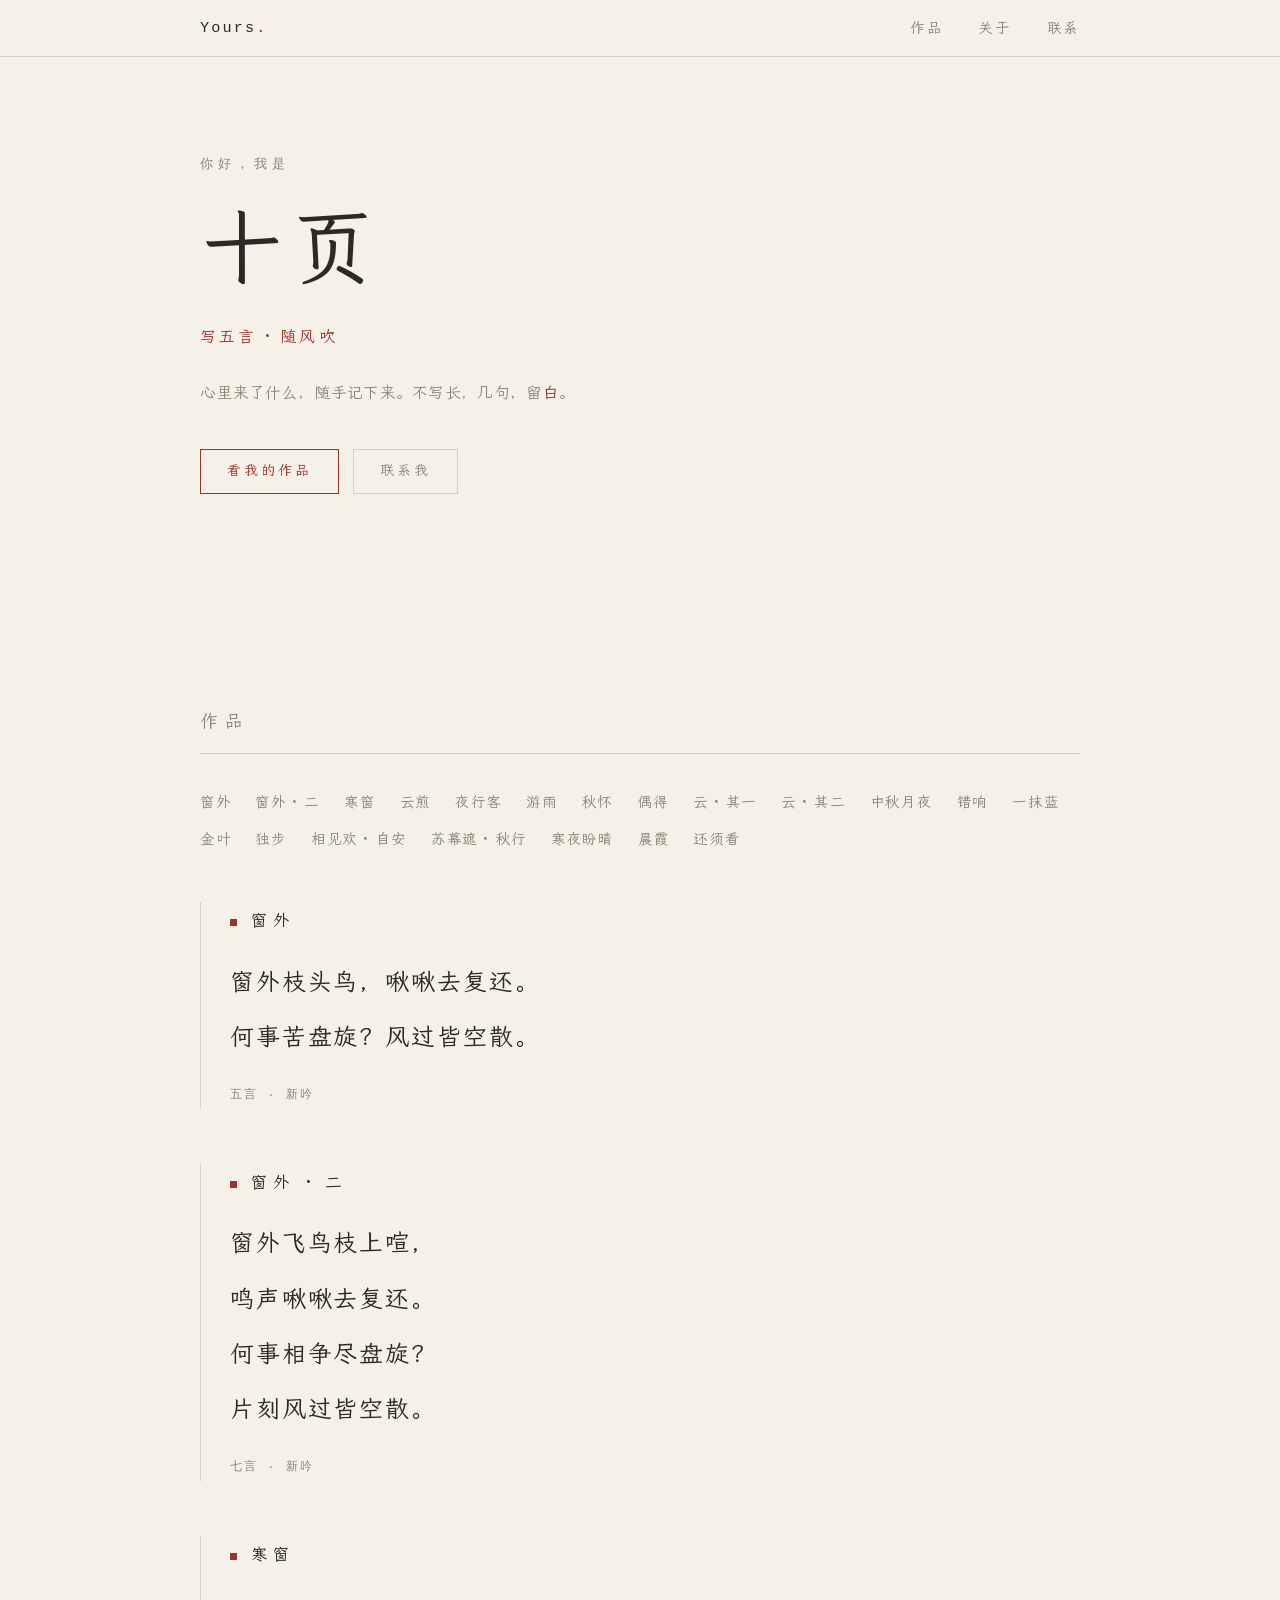
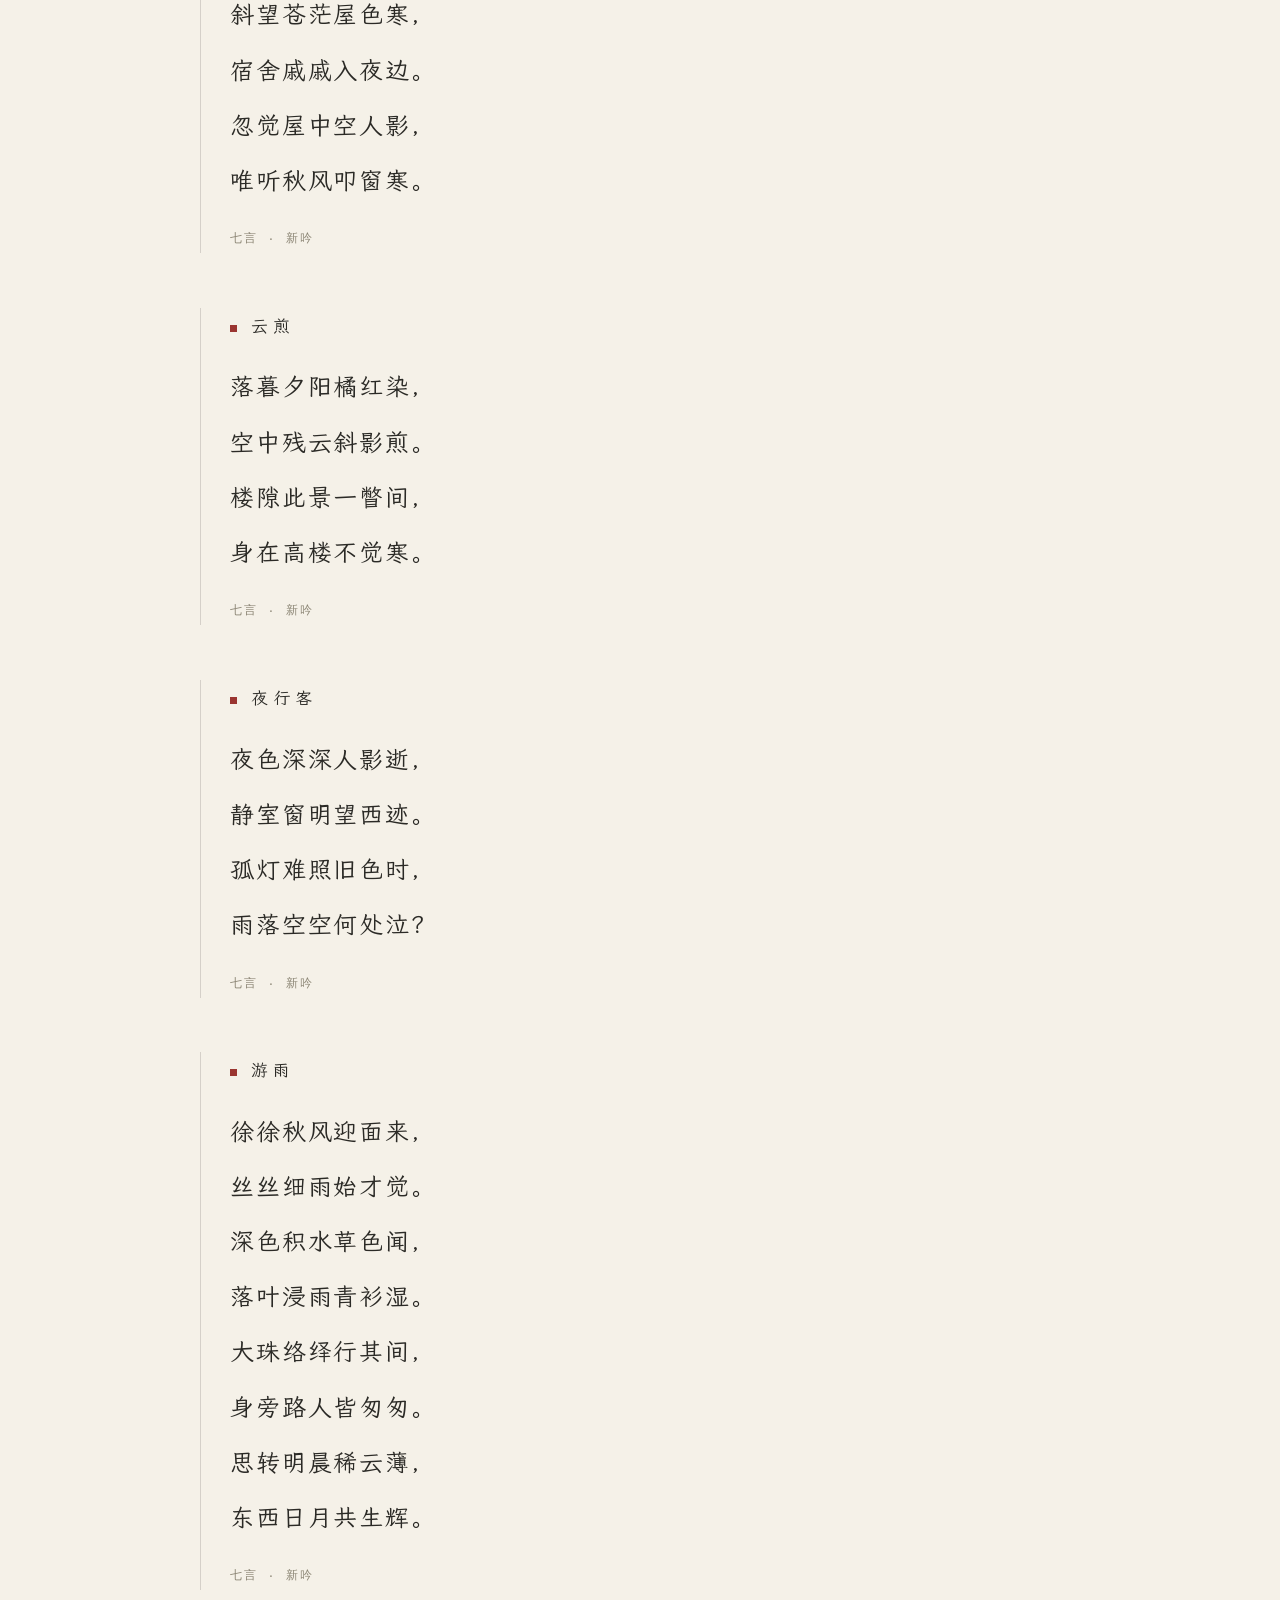
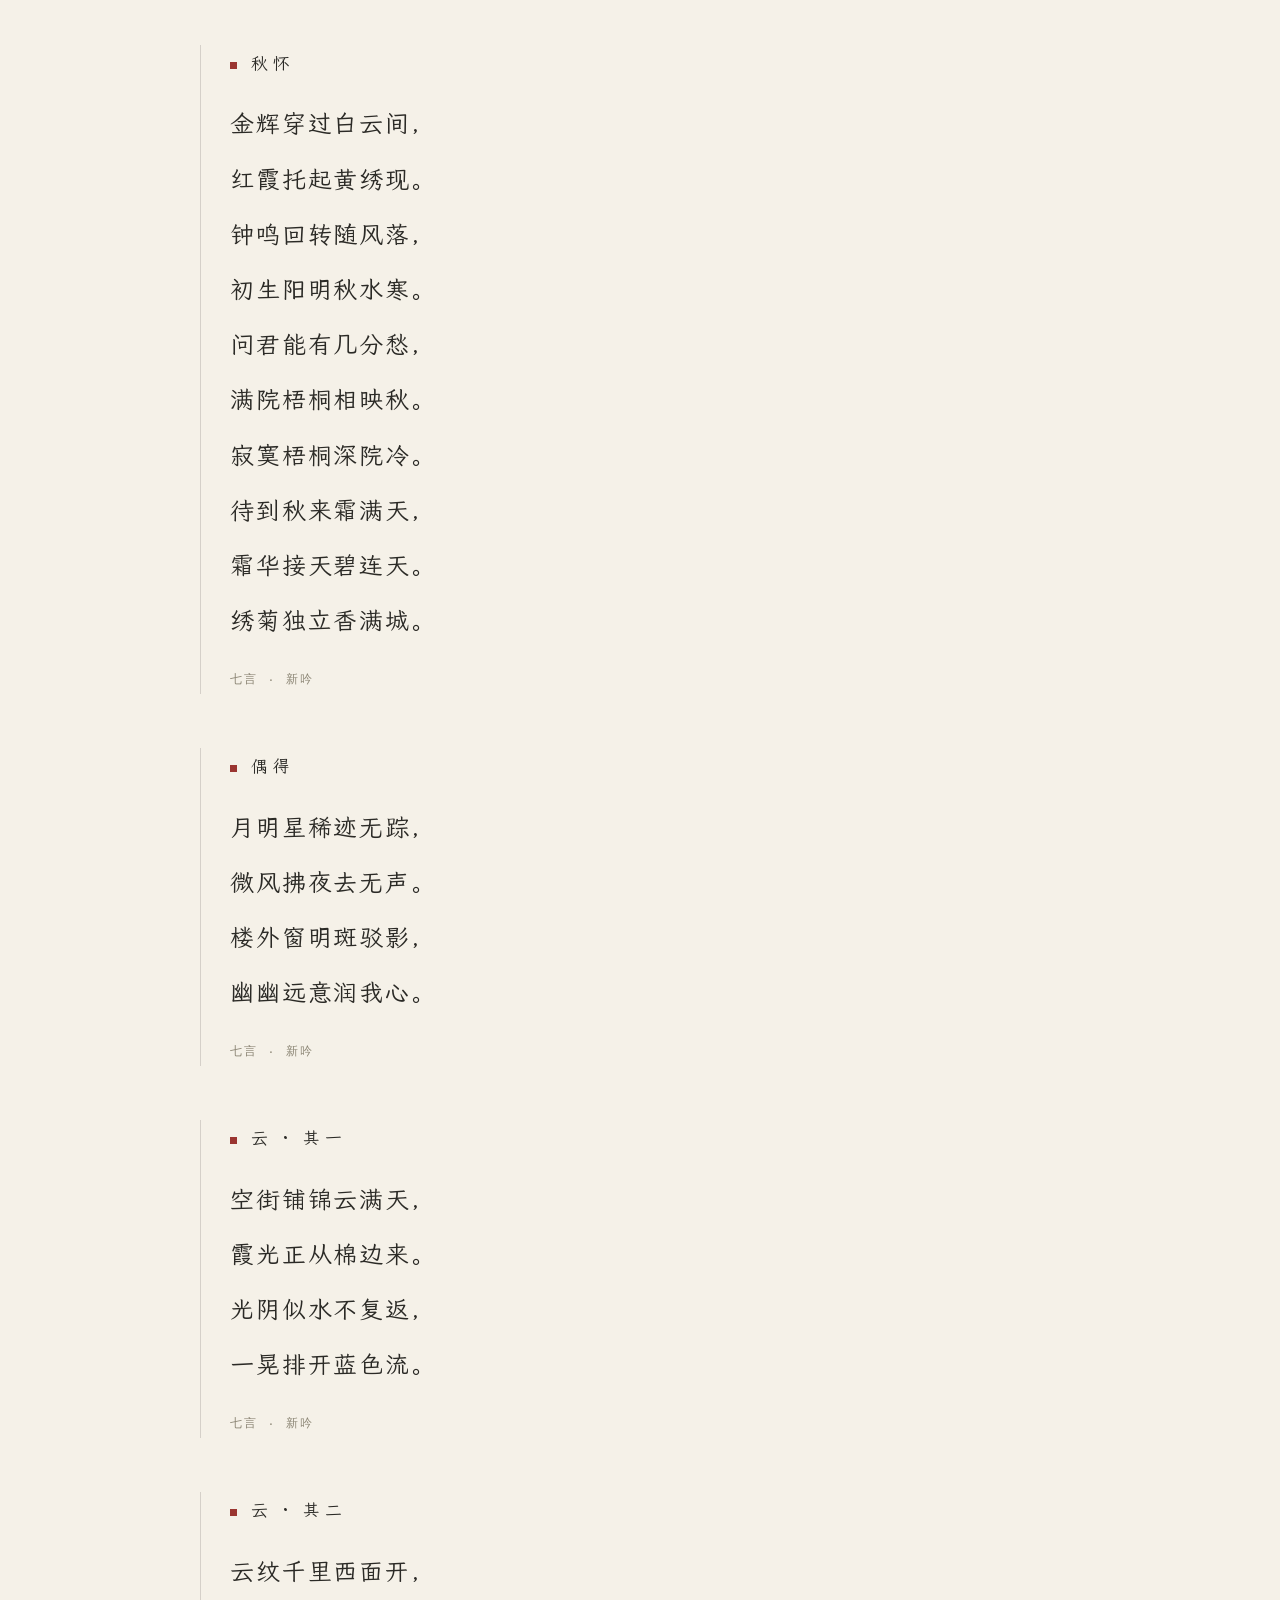
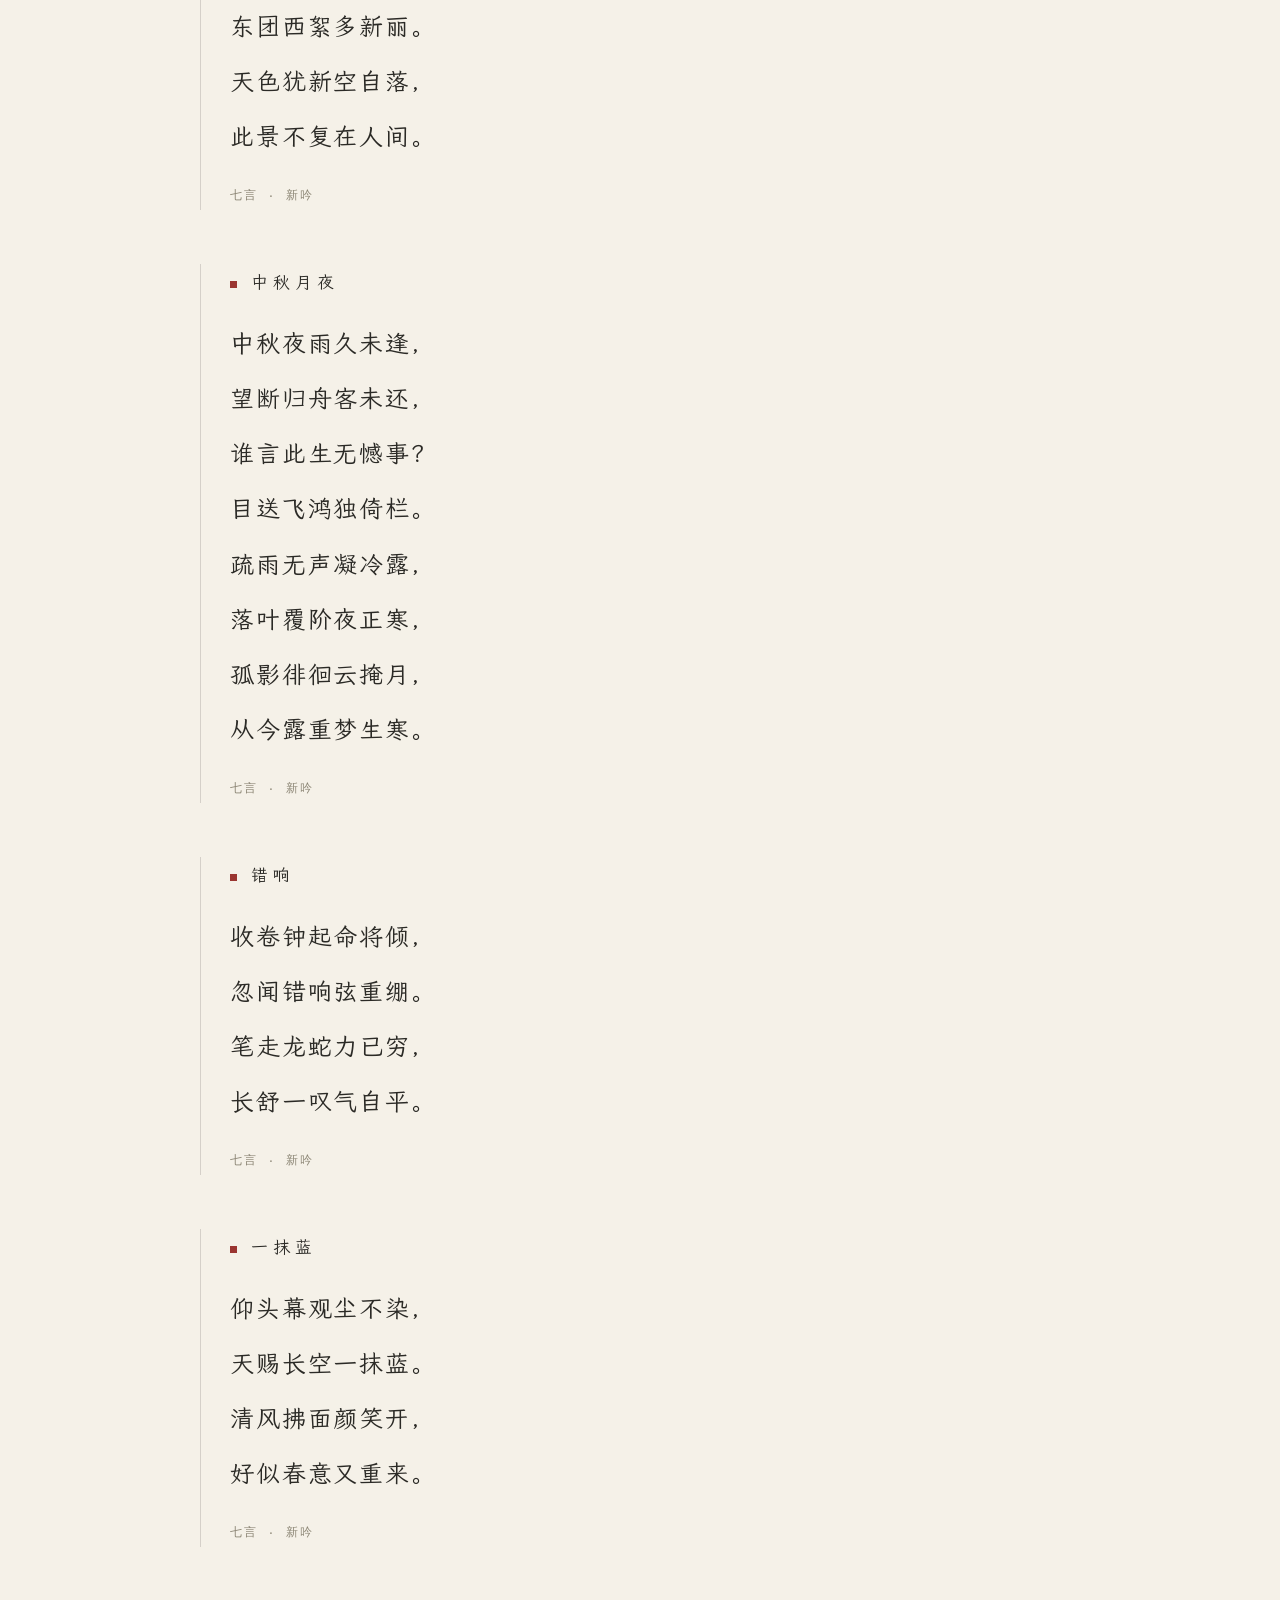
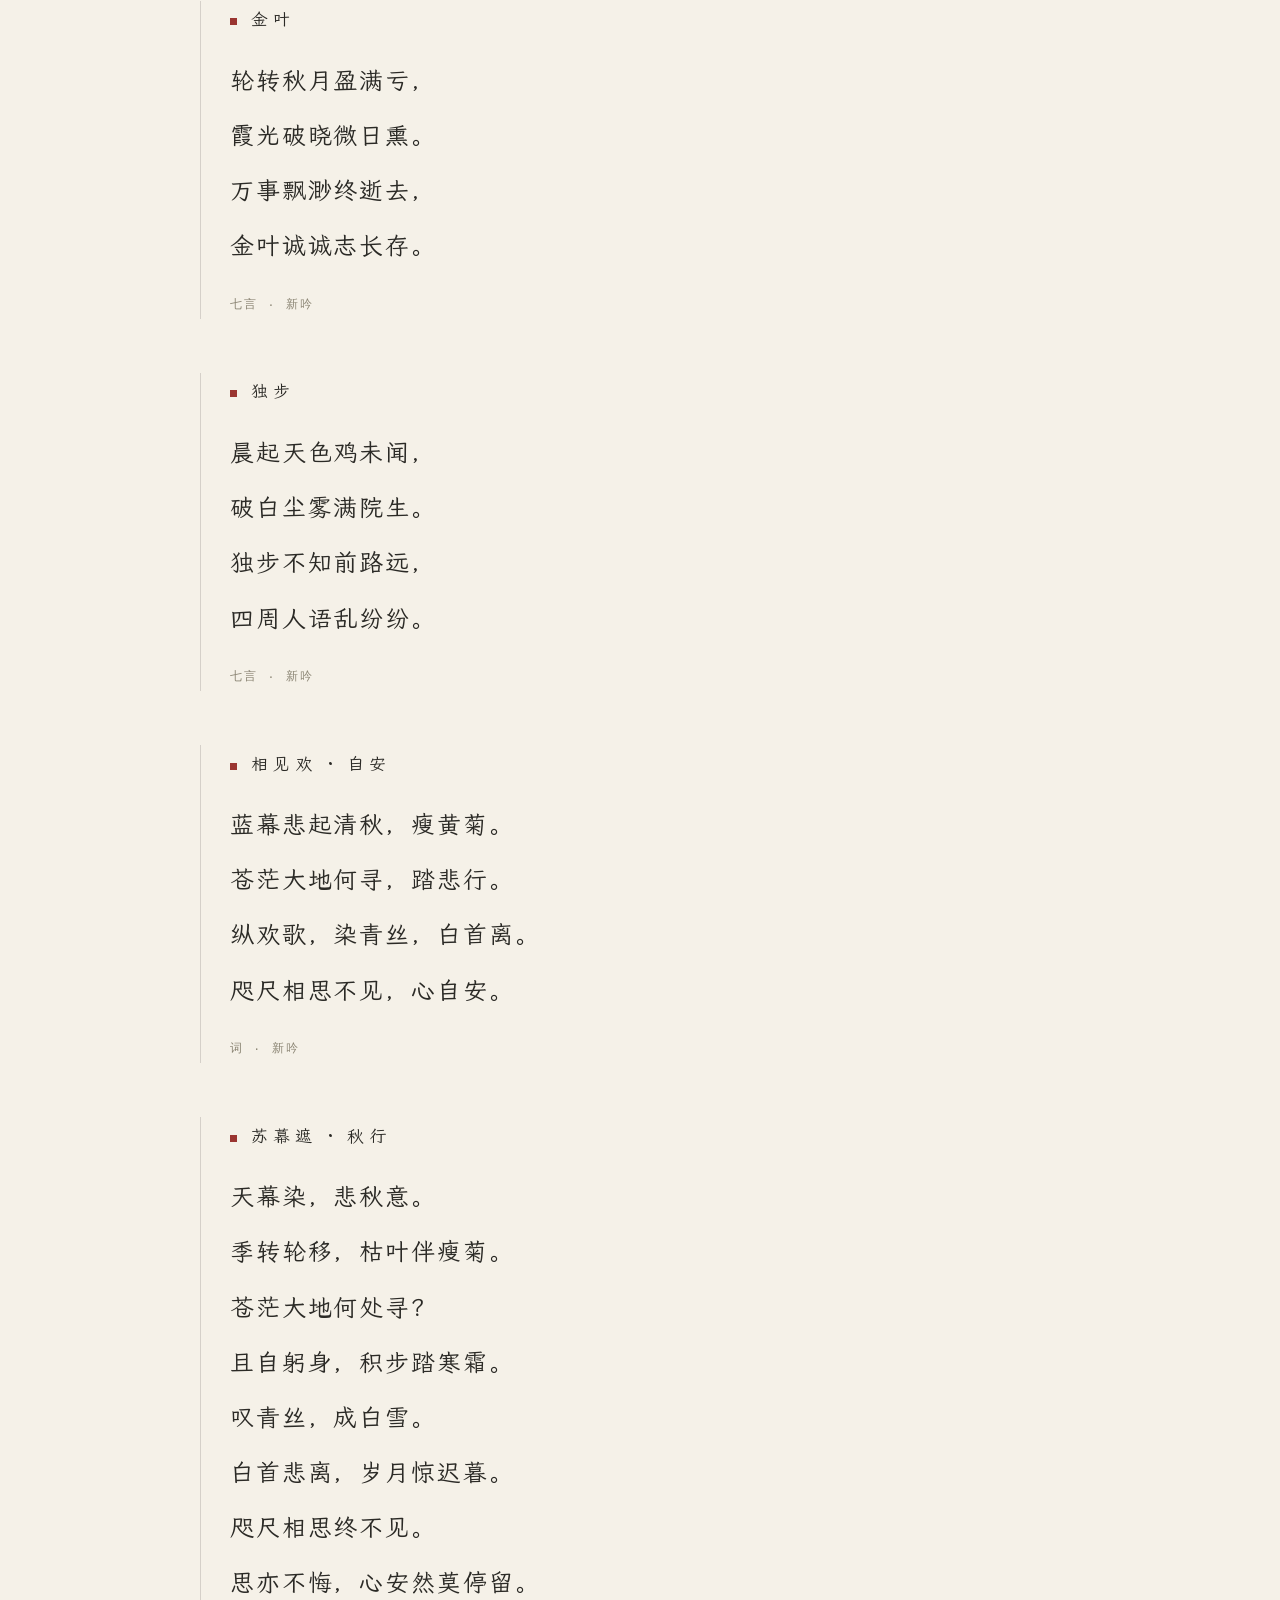
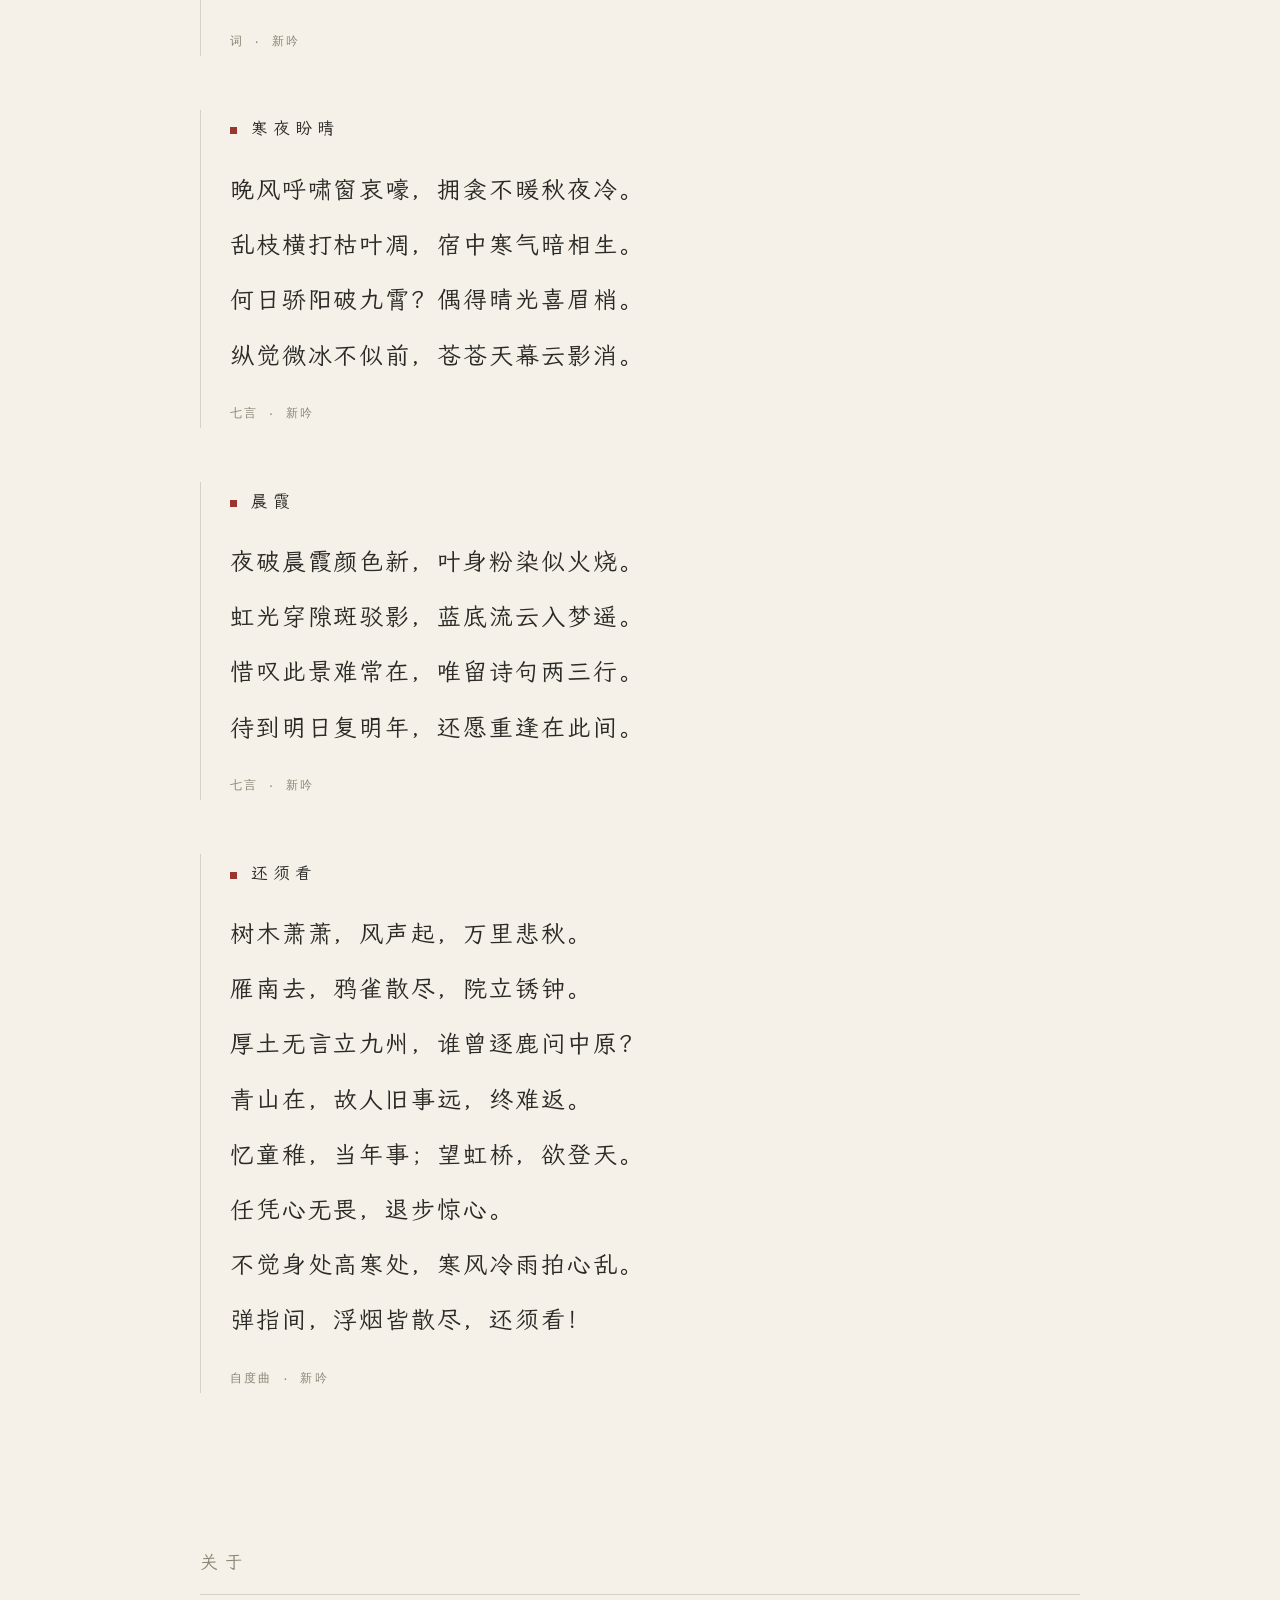
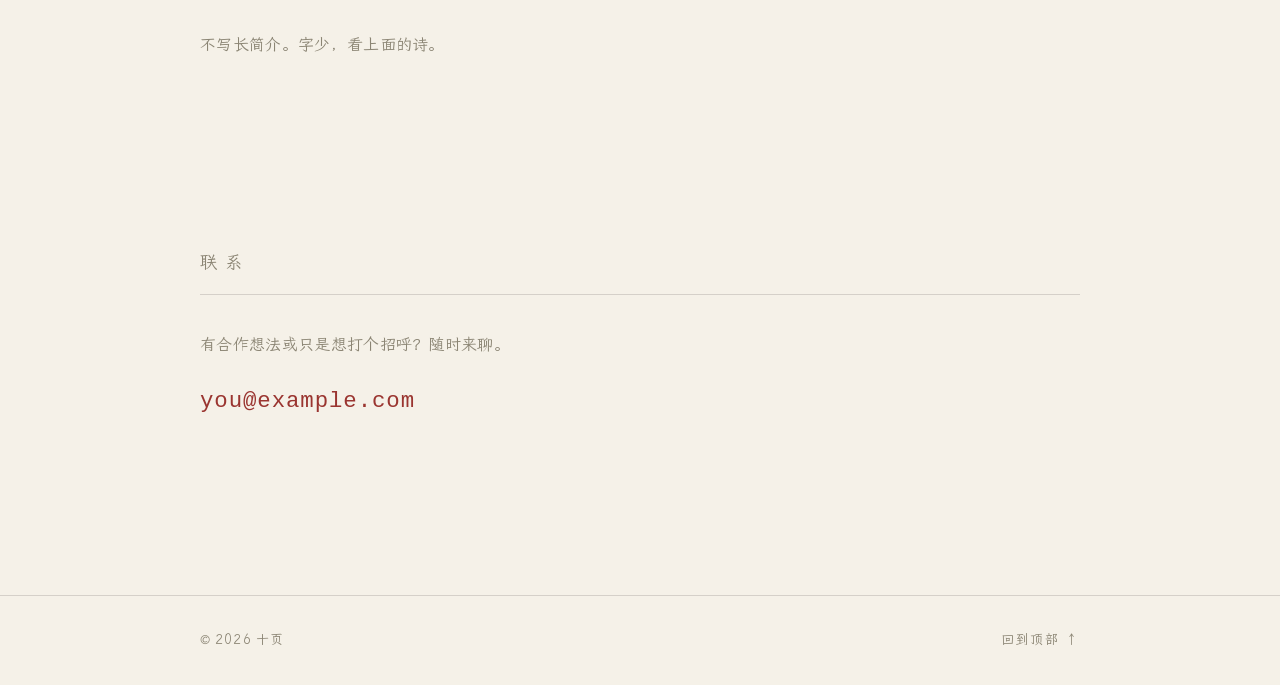
==== index.html @ cb3fd1cf "修缓存导致的“目录”掉到页底；按钮更醒目，资源加版本号" ====
<!DOCTYPE html>
<html lang="zh-CN" data-theme="light" class="no-js">
<head>
  <meta charset="UTF-8" />
  <meta name="viewport" content="width=device-width, initial-scale=1.0" />
  <!-- 有脚本才隐藏待入场元素；脚本挂了页面照常显示 -->
  <script>document.documentElement.classList.replace('no-js', 'js');</script>
  <meta name="description" content="日常诗集。" />
  <title>十页 · 日常诗集</title>
  <!-- LXGW 文楷（SIL OFL 1.1）：自托管，只保留本页用到的字，约 93 KB -->
  <link rel="stylesheet" href="fonts.css" />
  <link rel="stylesheet" href="styles.css?v=20261122c" />
</head>
<body>
  <!-- 顶部导航 -->
  <header class="site-header">
    <nav class="nav container" aria-label="主导航">
      <a class="nav__logo" href="#top">Yours<span class="nav__logo-dot">.</span></a>
      <button class="nav__toggle" id="navToggle" aria-label="打开菜单" aria-expanded="false" aria-controls="navMenu">
        <span class="nav__bar"></span>
        <span class="nav__bar"></span>
        <span class="nav__bar"></span>
      </button>
      <ul class="nav__menu" id="navMenu">
        <!-- 导航项 -->
        <li><a class="nav__link" href="#work">作品</a></li>
        <li><a class="nav__link" href="#about">关于</a></li>
        <li><a class="nav__link" href="#contact">联系</a></li>
      </ul>
    </nav>
  </header>

  <main id="top">
    <!-- 英雄区 -->
    <section class="hero container">
      <p class="hero__eyebrow reveal">你好，我是</p>
      <h1 class="hero__name reveal">十页</h1>
      <p class="hero__role reveal">写五言 · 随风吹</p>
      <p class="hero__tagline reveal">
        心里来了什么，随手记下来。不写长，几句，留<span class="accent">白</span>。
      </p>
      <div class="hero__cta reveal">
        <a class="btn btn--primary" href="#work">看我的作品</a>
        <a class="btn btn--ghost" href="#contact">联系我</a>
      </div>
    </section>

    <!-- 作品：我的诗 -->
    <section class="section container" id="work">
      <h2 class="section__title reveal">作品</h2>
      <!-- 诗题目录：点题名跳转 -->
      <nav class="poems__index reveal" aria-label="诗题目录">
        <a href="#窗外">窗外</a>
        <a href="#窗外-二">窗外 · 二</a>
        <a href="#寒窗">寒窗</a>
        <a href="#云煎">云煎</a>
        <a href="#夜行客">夜行客</a>
        <a href="#游雨">游雨</a>
        <a href="#秋怀">秋怀</a>
        <a href="#偶得">偶得</a>
        <a href="#云-其一">云 · 其一</a>
        <a href="#云-其二">云 · 其二</a>
        <a href="#中秋月夜">中秋月夜</a>
        <a href="#错响">错响</a>
        <a href="#一抹蓝">一抹蓝</a>
        <a href="#金叶">金叶</a>
        <a href="#独步">独步</a>
        <a href="#相见欢-自安">相见欢 · 自安</a>
        <a href="#苏幕遮-秋行">苏幕遮 · 秋行</a>
        <a href="#寒夜盼晴">寒夜盼晴</a>
        <a href="#晨霞">晨霞</a>
        <a href="#还须看">还须看</a>
      </nav>
      <div class="poems__list">
        <article id="窗外" class="poem-entry reveal">
          <h3 class="poem-entry__title"><a href="#窗外">窗外</a></h3>
          <p class="poem-entry__body">
            <span class="line">窗外枝头鸟，啾啾去复还。</span>
            <span class="line">何事苦盘旋？风过皆空散。</span>
          </p>
          <p class="poem-entry__meta">五言 · 新吟</p>
        </article>
        <article id="窗外-二" class="poem-entry reveal">
          <h3 class="poem-entry__title"><a href="#窗外-二">窗外 · 二</a></h3>
          <p class="poem-entry__body">
            <span class="line">窗外飞鸟枝上喧，</span>
            <span class="line">鸣声啾啾去复还。</span>
            <span class="line">何事相争尽盘旋？</span>
            <span class="line">片刻风过皆空散。</span>
          </p>
          <p class="poem-entry__meta">七言 · 新吟</p>
        </article>
        <article id="寒窗" class="poem-entry reveal">
          <h3 class="poem-entry__title"><a href="#寒窗">寒窗</a></h3>
          <p class="poem-entry__body">
            <span class="line">斜望苍茫屋色寒，</span>
            <span class="line">宿舍戚戚入夜边。</span>
            <span class="line">忽觉屋中空人影，</span>
            <span class="line">唯听秋风叩窗寒。</span>
          </p>
          <p class="poem-entry__meta">七言 · 新吟</p>
        </article>
        <article id="云煎" class="poem-entry reveal">
          <h3 class="poem-entry__title"><a href="#云煎">云煎</a></h3>
          <p class="poem-entry__body">
            <span class="line">落暮夕阳橘红染，</span>
            <span class="line">空中残云斜影煎。</span>
            <span class="line">楼隙此景一瞥间，</span>
            <span class="line">身在高楼不觉寒。</span>
          </p>
          <p class="poem-entry__meta">七言 · 新吟</p>
        </article>
        <article id="夜行客" class="poem-entry reveal">
          <h3 class="poem-entry__title"><a href="#夜行客">夜行客</a></h3>
          <p class="poem-entry__body">
            <span class="line">夜色深深人影逝，</span>
            <span class="line">静室窗明望西迹。</span>
            <span class="line">孤灯难照旧色时，</span>
            <span class="line">雨落空空何处泣？</span>
          </p>
          <p class="poem-entry__meta">七言 · 新吟</p>
        </article>
        <article id="游雨" class="poem-entry reveal">
          <h3 class="poem-entry__title"><a href="#游雨">游雨</a></h3>
          <p class="poem-entry__body">
            <span class="line">徐徐秋风迎面来，</span>
            <span class="line">丝丝细雨始才觉。</span>
            <span class="line">深色积水草色闻，</span>
            <span class="line">落叶浸雨青衫湿。</span>
            <span class="line">大珠络绎行其间，</span>
            <span class="line">身旁路人皆匆匆。</span>
            <span class="line">思转明晨稀云薄，</span>
            <span class="line">东西日月共生辉。</span>
          </p>
          <p class="poem-entry__meta">七言 · 新吟</p>
        </article>
        <article id="秋怀" class="poem-entry reveal">
          <h3 class="poem-entry__title"><a href="#秋怀">秋怀</a></h3>
          <p class="poem-entry__body">
            <span class="line">金辉穿过白云间，</span>
            <span class="line">红霞托起黄绣现。</span>
            <span class="line">钟鸣回转随风落，</span>
            <span class="line">初生阳明秋水寒。</span>
            <span class="line">问君能有几分愁，</span>
            <span class="line">满院梧桐相映秋。</span>
            <span class="line">寂寞梧桐深院冷。</span>
            <span class="line">待到秋来霜满天，</span>
            <span class="line">霜华接天碧连天。</span>
            <span class="line">绣菊独立香满城。</span>
          </p>
          <p class="poem-entry__meta">七言 · 新吟</p>
        </article>
        <article id="偶得" class="poem-entry reveal">
          <h3 class="poem-entry__title"><a href="#偶得">偶得</a></h3>
          <p class="poem-entry__body">
            <span class="line">月明星稀迹无踪，</span>
            <span class="line">微风拂夜去无声。</span>
            <span class="line">楼外窗明斑驳影，</span>
            <span class="line">幽幽远意润我心。</span>
          </p>
          <p class="poem-entry__meta">七言 · 新吟</p>
        </article>
        <article id="云-其一" class="poem-entry reveal">
          <h3 class="poem-entry__title"><a href="#云-其一">云 · 其一</a></h3>
          <p class="poem-entry__body">
            <span class="line">空街铺锦云满天，</span>
            <span class="line">霞光正从棉边来。</span>
            <span class="line">光阴似水不复返，</span>
            <span class="line">一晃排开蓝色流。</span>
          </p>
          <p class="poem-entry__meta">七言 · 新吟</p>
        </article>
        <article id="云-其二" class="poem-entry reveal">
          <h3 class="poem-entry__title"><a href="#云-其二">云 · 其二</a></h3>
          <p class="poem-entry__body">
            <span class="line">云纹千里西面开，</span>
            <span class="line">东团西絮多新丽。</span>
            <span class="line">天色犹新空自落，</span>
            <span class="line">此景不复在人间。</span>
          </p>
          <p class="poem-entry__meta">七言 · 新吟</p>
        </article>
        <article id="中秋月夜" class="poem-entry reveal">
          <h3 class="poem-entry__title"><a href="#中秋月夜">中秋月夜</a></h3>
          <p class="poem-entry__body">
            <span class="line">中秋夜雨久未逢，</span>
            <span class="line">望断归舟客未还，</span>
            <span class="line">谁言此生无憾事？</span>
            <span class="line">目送飞鸿独倚栏。</span>
            <span class="line">疏雨无声凝冷露，</span>
            <span class="line">落叶覆阶夜正寒，</span>
            <span class="line">孤影徘徊云掩月，</span>
            <span class="line">从今露重梦生寒。</span>
          </p>
          <p class="poem-entry__meta">七言 · 新吟</p>
        </article>
        <article id="错响" class="poem-entry reveal">
          <h3 class="poem-entry__title"><a href="#错响">错响</a></h3>
          <p class="poem-entry__body">
            <span class="line">收卷钟起命将倾，</span>
            <span class="line">忽闻错响弦重绷。</span>
            <span class="line">笔走龙蛇力已穷，</span>
            <span class="line">长舒一叹气自平。</span>
          </p>
          <p class="poem-entry__meta">七言 · 新吟</p>
        </article>
        <article id="一抹蓝" class="poem-entry reveal">
          <h3 class="poem-entry__title"><a href="#一抹蓝">一抹蓝</a></h3>
          <p class="poem-entry__body">
            <span class="line">仰头幕观尘不染，</span>
            <span class="line">天赐长空一抹蓝。</span>
            <span class="line">清风拂面颜笑开，</span>
            <span class="line">好似春意又重来。</span>
          </p>
          <p class="poem-entry__meta">七言 · 新吟</p>
        </article>
        <article id="金叶" class="poem-entry reveal">
          <h3 class="poem-entry__title"><a href="#金叶">金叶</a></h3>
          <p class="poem-entry__body">
            <span class="line">轮转秋月盈满亏，</span>
            <span class="line">霞光破晓微日熏。</span>
            <span class="line">万事飘渺终逝去，</span>
            <span class="line">金叶诚诚志长存。</span>
          </p>
          <p class="poem-entry__meta">七言 · 新吟</p>
        </article>
        <article id="独步" class="poem-entry reveal">
          <h3 class="poem-entry__title"><a href="#独步">独步</a></h3>
          <p class="poem-entry__body">
            <span class="line">晨起天色鸡未闻，</span>
            <span class="line">破白尘雾满院生。</span>
            <span class="line">独步不知前路远，</span>
            <span class="line">四周人语乱纷纷。</span>
          </p>
          <p class="poem-entry__meta">七言 · 新吟</p>
        </article>
        <article id="相见欢-自安" class="poem-entry reveal">
          <h3 class="poem-entry__title"><a href="#相见欢-自安">相见欢 · 自安</a></h3>
          <p class="poem-entry__body">
            <span class="line">蓝幕悲起清秋，瘦黄菊。</span>
            <span class="line">苍茫大地何寻，踏悲行。</span>
            <span class="line">纵欢歌，染青丝，白首离。</span>
            <span class="line">咫尺相思不见，心自安。</span>
          </p>
          <p class="poem-entry__meta">词 · 新吟</p>
        </article>
        <article id="苏幕遮-秋行" class="poem-entry reveal">
          <h3 class="poem-entry__title"><a href="#苏幕遮-秋行">苏幕遮 · 秋行</a></h3>
          <p class="poem-entry__body">
            <span class="line">天幕染，悲秋意。</span>
            <span class="line">季转轮移，枯叶伴瘦菊。</span>
            <span class="line">苍茫大地何处寻？</span>
            <span class="line">且自躬身，积步踏寒霜。</span>
            <span class="line">叹青丝，成白雪。</span>
            <span class="line">白首悲离，岁月惊迟暮。</span>
            <span class="line">咫尺相思终不见。</span>
            <span class="line">思亦不悔，心安然莫停留。</span>
          </p>
          <p class="poem-entry__meta">词 · 新吟</p>
        </article>
        <article id="寒夜盼晴" class="poem-entry reveal">
          <h3 class="poem-entry__title"><a href="#寒夜盼晴">寒夜盼晴</a></h3>
          <p class="poem-entry__body">
            <span class="line">晚风呼啸窗哀嚎，拥衾不暖秋夜冷。</span>
            <span class="line">乱枝横打枯叶凋，宿中寒气暗相生。</span>
            <span class="line">何日骄阳破九霄？偶得晴光喜眉梢。</span>
            <span class="line">纵觉微冰不似前，苍苍天幕云影消。</span>
          </p>
          <p class="poem-entry__meta">七言 · 新吟</p>
        </article>
        <article id="晨霞" class="poem-entry reveal">
          <h3 class="poem-entry__title"><a href="#晨霞">晨霞</a></h3>
          <p class="poem-entry__body">
            <span class="line">夜破晨霞颜色新，叶身粉染似火烧。</span>
            <span class="line">虹光穿隙斑驳影，蓝底流云入梦遥。</span>
            <span class="line">惜叹此景难常在，唯留诗句两三行。</span>
            <span class="line">待到明日复明年，还愿重逢在此间。</span>
          </p>
          <p class="poem-entry__meta">七言 · 新吟</p>
        </article>
        <article id="还须看" class="poem-entry reveal">
          <h3 class="poem-entry__title"><a href="#还须看">还须看</a></h3>
          <p class="poem-entry__body">
            <span class="line">树木萧萧，风声起，万里悲秋。</span>
            <span class="line">雁南去，鸦雀散尽，院立锈钟。</span>
            <span class="line">厚土无言立九州，谁曾逐鹿问中原？</span>
            <span class="line">青山在，故人旧事远，终难返。</span>
            <span class="line">忆童稚，当年事；望虹桥，欲登天。</span>
            <span class="line">任凭心无畏，退步惊心。</span>
            <span class="line">不觉身处高寒处，寒风冷雨拍心乱。</span>
            <span class="line">弹指间，浮烟皆散尽，还须看！</span>
          </p>
          <p class="poem-entry__meta">自度曲 · 新吟</p>
        </article>
        <!-- 再加一首：复制上面整个 <article class="poem-entry">…</article> 块，改成你的新诗 -->
      </div>
    </section>

    <!-- 关于 -->
    <section class="section container" id="about">
      <h2 class="section__title reveal">关于</h2>
      <div class="about reveal">
        <p>不写长简介。字少，看上面的诗。</p>
      </div>
    </section>

    <!-- 联系 -->
    <section class="section container" id="contact">
      <h2 class="section__title reveal">联系</h2>
      <div class="contact reveal">
        <p>有合作想法或只是想打个招呼？随时来聊。</p>
        <!-- 替换：你的邮箱 -->
        <a class="contact__email" href="mailto:you@example.com">you@example.com</a>
      </div>
    </section>
  </main>

  <footer class="site-footer">
    <div class="container site-footer__inner">
      <p>© 2026 十页</p>
      <a class="site-footer__top" href="#top">回到顶部 ↑</a>
    </div>
  </footer>

  <!-- 往下读诗时随时能回目录 -->
  <a class="float-nav" id="backToWork" href="#work" hidden>
    <span class="float-nav__dot"></span>↑ 目录
  </a>

  <script src="script.js?v=20261122c"></script>
</body>
</html>
---- fonts.css ----
/* LXGW 文楷 · SIL OFL 1.1（见 fonts/OFL.txt）· 按本页用字裁剪并自托管 */
@font-face{font-family:'LXGW WenKai';font-style:normal;font-weight:400;font-display:swap;src:url('./fonts/lxgwwenkai-regular-subset-33.woff2') format('woff2');unicode-range:U+8e2d-8e31, U+8e34-8e35, U+8e39-8e3a, U+8e3d, U+8e40-8e42, U+8e47, U+8e49-8e4b, U+8e50-8e53, U+8e59-8e5a, U+8e5f-8e60, U+8e64, U+8e69, U+8e6c, U+8e70, U+8e74, U+8e76, U+8e7a-8e7c, U+8e7f, U+8e84-8e85, U+8e87, U+8e89, U+8e8b, U+8e8d, U+8e8f-8e90, U+8e94, U+8e99, U+8e9c, U+8e9e, U+8eaa, U+8eac, U+8eb0, U+8eb6, U+8ec0, U+8ec6, U+8eca-8ece, U+8ed2, U+8eda, U+8edf, U+8ee2, U+8eeb, U+8ef8, U+8efb-8efe, U+8f03, U+8f09, U+8f0b, U+8f12-8f15, U+8f1b, U+8f1d, U+8f1f, U+8f29-8f2a, U+8f2f, U+8f36, U+8f38, U+8f3b, U+8f3e-8f3f, U+8f44-8f45, U+8f49, U+8f4d-8f4e, U+8f5f, U+8f6b, U+8f6d, U+8f71-8f73, U+8f75-8f76, U+8f78-8f7a, U+8f7c, U+8f7e, U+8f81-8f82, U+8f84, U+8f87, U+8f8a-8f8b, U+8f8d-8f8f, U+8f94-8f95, U+8f97-8f9a, U+8fa6, U+8fad-8faf, U+8fb2, U+8fb5-8fb7, U+8fba-8fbc, U+8fbf, U+8fc2, U+8fcb, U+8fcd, U+8fd3, U+8fd5, U+8fd7, U+8fda;}
@font-face{font-family:'LXGW WenKai';font-style:normal;font-weight:400;font-display:swap;src:url('./fonts/lxgwwenkai-regular-subset-37.woff2') format('woff2');unicode-range:U+8869-886a, U+886e-886f, U+8872, U+8879, U+887d-887f, U+8882, U+8884-8886, U+8888, U+888f, U+8892-8893, U+889b, U+88a2, U+88a4, U+88a6, U+88a8, U+88aa, U+88ae, U+88b1, U+88b4, U+88b7, U+88bc, U+88c0, U+88c6-88c9, U+88ce-88cf, U+88d1-88d3, U+88d8, U+88db-88dd, U+88df, U+88e1-88e3, U+88e5, U+88e8, U+88ec, U+88f0-88f1, U+88f3-88f4, U+88fc-88fe, U+8900, U+8902, U+8906-8907, U+8909-890c, U+8912-8915, U+8918-891b, U+8921, U+8925, U+892b, U+8930, U+8932, U+8934, U+8936, U+893b, U+893d, U+8941, U+894c, U+8955-8956, U+8959, U+895c, U+895e-8960, U+8966, U+896a, U+896c, U+896f-8970, U+8972, U+897b, U+897e, U+8980, U+8983, U+8985, U+8987-8988, U+898c, U+898f, U+8993, U+8997, U+899a, U+89a1, U+89a7, U+89a9-89aa, U+89b2-89b3, U+89b7, U+89c0, U+89c7, U+89ca-89cc, U+89ce-89d1, U+89d6, U+89da, U+89dc, U+89de, U+89e5, U+89e7, U+89eb, U+89ef, U+89f1, U+89f3-89f4, U+89f8, U+89ff, U+8a01;}
@font-face{font-family:'LXGW WenKai';font-style:normal;font-weight:400;font-display:swap;src:url('./fonts/lxgwwenkai-regular-subset-51.woff2') format('woff2');unicode-range:U+770f, U+7712, U+7714, U+7716, U+7719-771b, U+771e, U+7721-7722, U+7726, U+7728, U+772b-7730, U+7732-7736, U+7739-773a, U+773d-773f, U+7743, U+7746-7747, U+774c-774f, U+7751-7752, U+7758-775a, U+775c-775e, U+7762, U+7765-7766, U+7768-776a, U+776c-776d, U+7771-7772, U+777a, U+777c-777e, U+7780, U+7785, U+7787, U+778b-778d, U+778f-7791, U+7793, U+779e-77a0, U+77a2, U+77a5, U+77ad, U+77af, U+77b4-77b7, U+77bd-77c0, U+77c2, U+77c5, U+77c7, U+77cd, U+77d6-77d7, U+77d9-77da, U+77dd-77de, U+77e7, U+77ea, U+77ec, U+77ef, U+77f8, U+77fb, U+77fd-77fe, U+7800, U+7803, U+7806, U+7809, U+780f-7812, U+7815, U+7817-7818, U+781a-781f, U+7821-7823, U+7825-7827, U+7829, U+782b-7830, U+7832-7833, U+7835, U+7837, U+7839-783c;}
@font-face{font-family:'LXGW WenKai';font-style:normal;font-weight:400;font-display:swap;src:url('./fonts/lxgwwenkai-regular-subset-59.woff2') format('woff2');unicode-range:U+6dc3, U+6dc5-6dc6, U+6dc9, U+6dcc, U+6dcf, U+6dd2-6dd3, U+6dd6, U+6dd9-6dde, U+6de0, U+6de4, U+6de6, U+6de8-6dea, U+6dec, U+6def-6df0, U+6df5-6df6, U+6df8, U+6dfa, U+6dfc, U+6e03-6e04, U+6e07-6e09, U+6e0b-6e0c, U+6e0e, U+6e11, U+6e13, U+6e15-6e16, U+6e19-6e1b, U+6e1e-6e1f, U+6e22, U+6e25-6e27, U+6e2b-6e2c, U+6e36-6e37, U+6e39-6e3a, U+6e3c-6e41, U+6e44-6e45, U+6e47, U+6e49-6e4b, U+6e4d-6e4e, U+6e51, U+6e53-6e55, U+6e5c-6e5f, U+6e61-6e63, U+6e65-6e67, U+6e6a-6e6b, U+6e6d-6e70, U+6e72-6e74, U+6e76-6e78, U+6e7c, U+6e80-6e82, U+6e86-6e87, U+6e89, U+6e8d, U+6e8f, U+6e96, U+6e98, U+6e9d-6e9f, U+6ea1, U+6ea5-6ea7, U+6eab, U+6eb1-6eb2, U+6eb4, U+6eb7, U+6ebb-6ebd, U+6ebf-6ec6, U+6ec8-6ec9, U+6ecc, U+6ecf-6ed0, U+6ed3-6ed4, U+6ed7;}
@font-face{font-family:'LXGW WenKai';font-style:normal;font-weight:400;font-display:swap;src:url('./fonts/lxgwwenkai-regular-subset-64.woff2') format('woff2');unicode-range:U+6792-6793, U+6796, U+6798, U+679e-67a1, U+67a5, U+67a7-67a9, U+67ac-67ad, U+67b0-67b1, U+67b3, U+67b5, U+67b7, U+67b9, U+67bb-67bc, U+67c0-67c1, U+67c3, U+67c5-67ca, U+67d1-67d2, U+67d7-67d9, U+67dd-67df, U+67e2-67e4, U+67e6-67e9, U+67f0, U+67f5, U+67f7-67f8, U+67fa-67fb, U+67fd-67fe, U+6800-6801, U+6803-6804, U+6806, U+6809-680a, U+680c, U+680e, U+6812, U+681d-681f, U+6822, U+6824-6829, U+682b-682d, U+6831-6835, U+683b, U+683e, U+6840-6841, U+6844-6845, U+6849, U+684e, U+6853, U+6855-6856, U+685c-685d, U+685f-6862, U+6864, U+6866-6868, U+686b, U+686f, U+6872, U+6874, U+6877, U+687f, U+6883, U+6886, U+688f, U+689b, U+689f-68a0, U+68a2-68a3, U+68b1, U+68b6, U+68b9-68ba, U+68bc-68bf, U+68c1-68c4, U+68c6, U+68c8, U+68ca, U+68cc, U+68d0-68d1, U+68d3, U+68d7, U+68dd, U+68df;}
@font-face{font-family:'LXGW WenKai';font-style:normal;font-weight:400;font-display:swap;src:url('./fonts/lxgwwenkai-regular-subset-68.woff2') format('woff2');unicode-range:U+623b, U+623d-623e, U+6243, U+6246, U+6248-6249, U+624c, U+6255, U+6259, U+625e, U+6260-6261, U+6265-6266, U+626a, U+6271, U+627a, U+627c-627d, U+6283, U+6286, U+6289, U+628e, U+6294, U+629c, U+629e-629f, U+62a1, U+62a8, U+62ba-62bb, U+62bf, U+62c2, U+62c4, U+62c8, U+62ca-62cb, U+62ce-62cf, U+62d1, U+62d7, U+62d9-62da, U+62dd, U+62e0-62e1, U+62e3-62e4, U+62e7, U+62eb, U+62ee, U+62f0, U+62f4-62f6, U+6308, U+630a-630e, U+6310, U+6312-6313, U+6317, U+6319, U+631b, U+631d-631f, U+6322, U+6326, U+6329, U+6331-6332, U+6334-6337, U+6339, U+633b-633c, U+633e-6340, U+6343, U+6347, U+634b-634e, U+6354, U+635c-635d, U+6368-6369, U+636d, U+636f-6372, U+6376, U+637a-637b, U+637d, U+6382-6383, U+6387, U+638a-638b, U+638d-638e, U+6391, U+6393-6397, U+6399, U+639b, U+639e-639f, U+63a1, U+63a3-63a4, U+63ac-63ae, U+63b1-63b5, U+63b7-63bb;}
@font-face{font-family:'LXGW WenKai';font-style:normal;font-weight:400;font-display:swap;src:url('./fonts/lxgwwenkai-regular-subset-71.woff2') format('woff2');unicode-range:U+5ea3-5ea5, U+5ea8, U+5eab, U+5eaf, U+5eb3, U+5eb5-5eb6, U+5eb9, U+5ebe, U+5ec1-5ec3, U+5ec6, U+5ec8, U+5ecb-5ecc, U+5ed1-5ed2, U+5ed4, U+5ed9-5edb, U+5edd, U+5edf-5ee0, U+5ee2-5ee3, U+5ee8, U+5eea, U+5eec, U+5eef-5ef0, U+5ef3-5ef4, U+5ef8, U+5efb-5efc, U+5efe-5eff, U+5f01, U+5f07, U+5f0b-5f0e, U+5f10-5f12, U+5f14, U+5f1a, U+5f22, U+5f28-5f29, U+5f2c-5f2d, U+5f35-5f36, U+5f38, U+5f3b-5f43, U+5f45-5f4a, U+5f4c-5f4e, U+5f50, U+5f54, U+5f56-5f59, U+5f5b-5f5f, U+5f61, U+5f63, U+5f65, U+5f67-5f68, U+5f6b, U+5f6e-5f6f, U+5f72-5f78, U+5f7a, U+5f7e-5f7f, U+5f82-5f83, U+5f87, U+5f89-5f8a, U+5f8d, U+5f91, U+5f93, U+5f95, U+5f98-5f99, U+5f9c, U+5f9e, U+5fa0, U+5fa6-5fa9, U+5fac-5fad, U+5faf, U+5fb3-5fb5, U+5fb9, U+5fbc, U+5fc4, U+5fc9, U+5fcb, U+5fce-5fd0;}
@font-face{font-family:'LXGW WenKai';font-style:normal;font-weight:400;font-display:swap;src:url('./fonts/lxgwwenkai-regular-subset-78.woff2') format('woff2');unicode-range:U+5605-5606, U+5608, U+560c-560d, U+560f, U+5614, U+5616-5617, U+561a, U+561c, U+561e, U+5621-5625, U+5627, U+5629, U+562b-5630, U+5636, U+5638-563a, U+563c, U+5640-5642, U+5649, U+564c-5650, U+5653-5655, U+5657-565b, U+5660, U+5663-5664, U+5666, U+566b, U+566f-5671, U+5673-567c, U+567e, U+5684-5687, U+568c, U+568e-5693, U+5695, U+5697, U+569b-569c, U+569e-569f, U+56a1-56a2, U+56a4-56a9, U+56ac-56af, U+56b1, U+56b4, U+56b6-56b8, U+56bf, U+56c1-56c3, U+56c9, U+56cd, U+56d1, U+56d4, U+56d6-56d9, U+56dd, U+56df, U+56e1, U+56e3-56e6, U+56e8-56ec, U+56ee-56ef, U+56f1-56f3, U+56f5, U+56f7-56f9, U+56fc, U+56ff-5700, U+5703-5704, U+5709;}
@font-face{font-family:'LXGW WenKai';font-style:normal;font-weight:400;font-display:swap;src:url('./fonts/lxgwwenkai-regular-subset-79.woff2') format('woff2');unicode-range:U+5519, U+551b, U+551d-551e, U+5520, U+5522-5523, U+5526-5527, U+552a-552c, U+5530, U+5532-5535, U+5537-5538, U+553b-5541, U+5543-5544, U+5547-5549, U+554b, U+554d, U+5550, U+5553, U+5555-5558, U+555b-555f, U+5567-5569, U+556b-5572, U+5574-5577, U+557b-557c, U+557e-557f, U+5581, U+5583, U+5585-5586, U+5588, U+558b-558c, U+558e-5591, U+5593, U+5599-559a, U+559f, U+55a5-55a6, U+55a8-55ac, U+55ae, U+55b0-55b3, U+55b6, U+55b9-55ba, U+55bc-55be, U+55c4, U+55c6-55c7, U+55c9, U+55cc-55d2, U+55d4-55db, U+55dd-55df, U+55e1, U+55e3-55e6, U+55ea-55ee, U+55f0-55f3, U+55f5-55f7, U+55fb, U+55fe, U+5600-5601;}
@font-face{font-family:'LXGW WenKai';font-style:normal;font-weight:400;font-display:swap;src:url('./fonts/lxgwwenkai-regular-subset-80.woff2') format('woff2');unicode-range:U+53fb-5400, U+5402, U+5405-5407, U+540b, U+540f, U+5412, U+5414, U+5416, U+5418-541a, U+541d, U+5420-5423, U+5425, U+5429-542a, U+542d-542e, U+5431-5433, U+5436, U+543d, U+543f, U+5442-5443, U+5449, U+544b-544c, U+544e, U+5451-5454, U+5456, U+5459, U+545b-545c, U+5461, U+5463-5464, U+546a-5472, U+5474, U+5476-5478, U+547a, U+547e-5484, U+5486, U+548a, U+548d-548e, U+5490-5491, U+5494, U+5497-5499, U+549b, U+549d, U+54a1-54a7, U+54a9, U+54ab, U+54ad, U+54b4-54b5, U+54b9, U+54bb, U+54be-54bf, U+54c2-54c3, U+54c9-54cc, U+54cf-54d0, U+54d3, U+54d5-54d6, U+54d9-54da, U+54dc-54de, U+54e2, U+54e7, U+54f3-54f4, U+54f8-54f9, U+54fd-54ff, U+5501, U+5504-5506, U+550c-550f, U+5511-5514, U+5516-5517;}
@font-face{font-family:'LXGW WenKai';font-style:normal;font-weight:400;font-display:swap;src:url('./fonts/lxgwwenkai-regular-subset-81.woff2') format('woff2');unicode-range:U+52a2, U+52a6-52a7, U+52ac-52ad, U+52af, U+52b4-52b5, U+52b9, U+52bb-52bc, U+52be, U+52c1, U+52c5, U+52ca, U+52cd, U+52d0, U+52d6-52d7, U+52d9, U+52db, U+52dd-52de, U+52e0, U+52e2-52e3, U+52e5, U+52e7-52f0, U+52f2-52f3, U+52f5-52f9, U+52fb-52fc, U+5302, U+5304, U+530b, U+530d, U+530f-5310, U+5315, U+531a, U+531c-531d, U+5321, U+5323, U+5326, U+532e-5331, U+5338, U+533c-533e, U+5340, U+5344-5345, U+534b-534d, U+5350, U+5354, U+5358, U+535d-535f, U+5363, U+5368-5369, U+536c, U+536e-536f, U+5372, U+5379-537b, U+537d, U+538d-538e, U+5390, U+5393-5394, U+5396, U+539b-539d, U+53a0-53a1, U+53a3-53a5, U+53a9, U+53ad-53ae, U+53b0, U+53b2-53b3, U+53b5-53b8, U+53bc, U+53be, U+53c1, U+53c3-53c7, U+53ce-53cf, U+53d2-53d3, U+53d5, U+53da, U+53de-53df, U+53e1-53e2, U+53e7-53e9, U+53f1, U+53f4-53f5, U+53fa;}
@font-face{font-family:'LXGW WenKai';font-style:normal;font-weight:400;font-display:swap;src:url('./fonts/lxgwwenkai-regular-subset-82.woff2') format('woff2');unicode-range:U+5110, U+5113, U+5115, U+5117-5118, U+511a-511c, U+511e-511f, U+5121, U+5128, U+512b-512d, U+5131-5135, U+5137-5139, U+513c, U+5140, U+5142, U+5147, U+514c, U+514e-5150, U+5155-5158, U+5162, U+5169, U+5172, U+517f, U+5181-5184, U+5186-5187, U+518b, U+518f, U+5191, U+5195-5197, U+519a, U+51a2-51a3, U+51a6-51ab, U+51ad-51ae, U+51b1, U+51b4, U+51bc-51bd, U+51bf, U+51c3, U+51c7-51c8, U+51ca-51cb, U+51cd-51ce, U+51d4, U+51d6, U+51db-51dc, U+51e6, U+51e8-51eb, U+51f1, U+51f5, U+51fc, U+51ff, U+5202, U+5205, U+5208, U+520b, U+520d-520e, U+5215-5216, U+5228, U+522a, U+522c-522d, U+5233, U+523c-523d, U+523f-5240, U+5245, U+5247, U+5249, U+524b-524c, U+524e, U+5250, U+525b-525f, U+5261, U+5263-5264, U+5270, U+5273, U+5275, U+5277, U+527d, U+527f, U+5281-5285, U+5287, U+5289, U+528b, U+528d, U+528f, U+5291-5293, U+529a;}
@font-face{font-family:'LXGW WenKai';font-style:normal;font-weight:400;font-display:swap;src:url('./fonts/lxgwwenkai-regular-subset-100.woff2') format('woff2');unicode-range:U+221a, U+2264, U+2464, U+25a0, U+3008, U+4e10, U+512a, U+5152, U+5201, U+5241, U+5352, U+549a, U+54b2, U+54c6, U+54d7, U+54e1, U+5509, U+55c5, U+560e, U+5618, U+565c, U+56bc, U+5716, U+576f, U+5784, U+57a2, U+589f, U+5a20, U+5a25, U+5a29, U+5a34, U+5a7f, U+5ac9, U+5ad6, U+5b09, U+5b5c, U+5bc7, U+5c27, U+5d2d, U+5dcd, U+5f1b, U+5f37, U+604d, U+6055, U+6073, U+60eb, U+61ff, U+620c, U+62c7, U+62ed, U+6320, U+6345, U+6390, U+63b0, U+64ae, U+64c2, U+64d2, U+6556, U+663c, U+667e, U+66d9, U+66f8, U+6756, U+6789, U+689d, U+68f1, U+695e, U+6975, U+6a1f, U+6b0a, U+6b61, U+6b87, U+6c5d, U+6c7e, U+6c92, U+6d31, U+6df9, U+6e0d, U+6e2d, U+6f3e, U+70b3, U+70bd, U+70ca, U+70e8, U+725f, U+72e9, U+733f, U+7396, U+739f, U+7459-745a, U+74a7, U+75a1, U+75f0, U+76cf, U+76d4, U+7729, U+77aa, U+77b0, U+77e3, U+780c, U+78d5, U+7941, U+7977, U+797a, U+79c3, U+7a20, U+7a92, U+7b71, U+7bf1, U+7c9f, U+7eb6, U+7eca, U+7ef7, U+7f07, U+7f09, U+7f15, U+7f81, U+7fb9, U+8038, U+8098, U+80b4, U+8110, U+814b-814c, U+816e, U+818a, U+8205, U+8235, U+828b, U+82a5, U+82b7, U+82d4, U+82db, U+82df, U+8317, U+8338, U+8385-8386, U+83c1, U+83cf, U+8537, U+853b, U+854a, U+8715, U+8783, U+892a, U+8a71, U+8aaa, U+8d58, U+8dbe, U+8f67, U+8fab, U+8fc4, U+8fe6, U+9023, U+9084, U+9091, U+916a, U+91c9, U+91dc, U+94b3, U+9502, U+9523, U+9551, U+956f, U+960e, U+962a, U+962e, U+9647, U+96f3, U+9739, U+97a0, U+97ed, U+983b, U+985e, U+988a, U+9a6f, U+9a8b, U+9ab7, U+9ac5, U+9e25, U+e608, U+ff06, U+ff14-ff16;}
@font-face{font-family:'LXGW WenKai';font-style:normal;font-weight:400;font-display:swap;src:url('./fonts/lxgwwenkai-regular-subset-101.woff2') format('woff2');unicode-range:U+161, U+926, U+928, U+939, U+93f-940, U+94d, U+e17, U+e22, U+e44, U+2463, U+25c7, U+25ce, U+2764, U+3009, U+3016-3017, U+4e4d, U+4e53, U+4f5a, U+4f70, U+4fae, U+4fd8, U+4ffa, U+5011, U+501a, U+516e, U+51c4, U+5225, U+5364, U+547b, U+5495, U+54e8, U+54ee, U+5594, U+55d3, U+55dc, U+55fd, U+5662, U+5669, U+566c, U+5742, U+5824, U+5834, U+598a, U+5992, U+59a9, U+5a04, U+5b75, U+5b7d, U+5bc5, U+5c49, U+5c90, U+5e1c, U+5e27, U+5e2b, U+5e37, U+5e90, U+618b, U+61f5, U+620a, U+6273, U+62f7, U+6342, U+6401-6402, U+6413, U+6512, U+655b, U+65a7, U+65f1, U+65f7, U+665f, U+6687, U+66a7, U+673d, U+67b8, U+6854, U+68d8, U+68fa, U+696d, U+6a02, U+6a0a, U+6a80, U+6b7c, U+6bd9, U+6c2e, U+6c76, U+6cf8, U+6d4a, U+6d85, U+6e24, U+6e32, U+6ec7, U+6ed5, U+6f88, U+700f, U+701a, U+7078, U+707c, U+70ac, U+70c1, U+7409, U+7422, U+7480, U+74a8, U+752b, U+7574, U+7656, U+7699, U+7737, U+785d, U+78be, U+79b9, U+7a3d, U+7a91, U+7a9f, U+7ae3, U+7b77, U+7c3f, U+7d1a, U+7d50, U+7d93, U+803f, U+8042, U+808b, U+8236, U+82b8-82b9, U+82ef, U+8309, U+836b, U+83ef, U+8431, U+85c9, U+865e, U+868c, U+8759, U+8760, U+8845, U+89ba, U+8a2a, U+8c41, U+8cec, U+8d2c, U+8d4e, U+8e66, U+8e6d, U+8eaf, U+902e, U+914b, U+916e, U+919b, U+949b, U+94a0, U+94b0, U+9541-9542, U+9556, U+95eb, U+95f5, U+964b, U+968b, U+96cc-96cd, U+96cf, U+9704, U+9713, U+9890, U+98a8, U+9985, U+9992, U+9a6d, U+9a81, U+9a86, U+9ab8, U+9ca4, U+9f9a, U+e606-e607, U+e60a, U+e60c, U+e60e, U+fe0f, U+ff02, U+ff1e, U+ff3d;}
@font-face{font-family:'LXGW WenKai';font-style:normal;font-weight:400;font-display:swap;src:url('./fonts/lxgwwenkai-regular-subset-102.woff2') format('woff2');unicode-range:U+10c, U+627-629, U+639, U+644, U+64a, U+203b, U+2265, U+2573, U+25b2, U+3448-3449, U+4e1e, U+4e5e, U+4f3a, U+4f5f, U+4fea, U+5026, U+508d, U+5189, U+5254, U+5288, U+52d8, U+52fa, U+5306, U+5308, U+5384, U+53ed, U+543c, U+5450, U+5455, U+5466, U+54c4, U+5578, U+55a7, U+561f, U+5631, U+572d, U+575f, U+57ae, U+57e0, U+5830, U+594e, U+5984, U+5993, U+5bdd, U+5c0d, U+5c7f, U+5c82, U+5e62, U+5ed3, U+5f08, U+607a, U+60bc, U+60df, U+625b, U+6292, U+62e2, U+6363, U+6467, U+6714, U+675e, U+6771, U+67a2, U+67ff, U+6805, U+6813, U+6869, U+68a7, U+68e0, U+6930, U+6986, U+69a8, U+69df, U+6a44, U+6a5f, U+6c13, U+6c1f, U+6c22, U+6c2f, U+6c40, U+6c81, U+6c9b, U+6ca5, U+6da4, U+6df3, U+6e85, U+6eba, U+6f13, U+6f33, U+6f62, U+715e, U+72c4, U+73d1, U+73fe, U+7405, U+7455, U+7487, U+7578, U+75a4, U+75eb, U+7693, U+7738, U+7741, U+776b, U+7792, U+77a7, U+77a9, U+77b3, U+788c, U+7984, U+79a7, U+79e4, U+7a1a, U+7a57, U+7aa6, U+7b0b, U+7b5d, U+7c27, U+7c7d, U+7caa, U+7cd9, U+7cef, U+7eda, U+7ede, U+7f24, U+8046, U+80fa, U+81b3, U+81fb, U+8207, U+8258, U+8335, U+8339, U+8354, U+840e, U+85b0, U+85fb, U+8695, U+86aa, U+8717, U+8749, U+874c, U+8996, U+89bd, U+89c5, U+8bdb, U+8bf5, U+8c5a, U+8d3f, U+8d9f, U+8e44, U+8fed, U+9005, U+9019, U+904e, U+9082, U+90af, U+90dd, U+90e1, U+90f8, U+9119, U+916f, U+9176, U+949e, U+94a7, U+94c2, U+9525, U+9580, U+95dc, U+96e2, U+96fb, U+9a7c, U+9a7f, U+9b41, U+9ca8, U+9cc4, U+9cde, U+9e92, U+9ede, U+e60b, U+e610, U+ff10, U+ff13, U+ff3b, U+f012b;}
@font-face{font-family:'LXGW WenKai';font-style:normal;font-weight:400;font-display:swap;src:url('./fonts/lxgwwenkai-regular-subset-103.woff2') format('woff2');unicode-range:U+60, U+631, U+2606, U+3014-3015, U+309c, U+33a1, U+4e52, U+4ec6, U+4f86, U+4f8d, U+4fde, U+4fef, U+500b, U+502a, U+515c, U+518a, U+51a5, U+51f3, U+5243, U+52c9, U+52d5, U+53a2, U+53ee, U+54ce, U+54fa, U+54fc, U+5580, U+5587, U+563f, U+56da, U+5792, U+5815, U+5960, U+59d7, U+5a1f, U+5b78, U+5b9b, U+5be1, U+5c4e, U+5c51, U+5c6f, U+5c9a, U+5cfb, U+5d16, U+5ed6, U+5f27, U+5f6a, U+5f6c, U+603c, U+609a, U+6168, U+61c8, U+6236, U+62d0, U+62f1, U+62fd, U+631a, U+6328, U+632b, U+6346, U+638f, U+63a0, U+63c9, U+655e, U+6590, U+6615, U+6627, U+66ae, U+66e6, U+66f0, U+6703, U+67da, U+67ec, U+6816, U+6893, U+68ad, U+68f5, U+6977, U+6984, U+69db, U+6b72, U+6bb7, U+6ce3, U+6cfb, U+6d47, U+6da1, U+6dc4, U+6e43, U+6eaf, U+6eff, U+6f8e, U+7011, U+7063, U+7076, U+7096, U+70ba, U+70db, U+70ef, U+7119-711a, U+7172, U+718f, U+7194, U+727a, U+72d9, U+72ed, U+7325, U+73ae, U+73ba, U+73c0, U+7410, U+7426, U+7554, U+7576, U+75ae, U+75b9, U+762b, U+766b, U+7682, U+7750, U+7779, U+7784, U+77eb, U+77ee, U+78f7, U+79e9, U+7a79, U+7b1b, U+7b28, U+7bf7, U+7db2, U+7ec5, U+7eee, U+7f14, U+7f1a, U+7fe1, U+8087, U+809b, U+8231, U+830e, U+835f, U+83e9, U+849c, U+851a, U+868a, U+8718, U+874e, U+8822, U+8910, U+8944, U+8a3b, U+8bb6, U+8bbc, U+8d50, U+8e72, U+8f9c, U+900d, U+904b, U+9063, U+90a2, U+90b9, U+94f2, U+952f, U+9576-9577, U+9593, U+95f8, U+961c, U+9631, U+969b, U+96a7, U+96c1, U+9716, U+9761, U+97ad, U+97e7, U+98a4, U+997a, U+9a73, U+9b44, U+9e3d, U+9ecf, U+9ed4, U+ff11-ff12, U+fffd;}
@font-face{font-family:'LXGW WenKai';font-style:normal;font-weight:400;font-display:swap;src:url('./fonts/lxgwwenkai-regular-subset-104.woff2') format('woff2');unicode-range:U+2003, U+2193, U+2462, U+4e19, U+4e2b, U+4e36, U+4ea8, U+4ed1, U+4ed7, U+4f51, U+4f63, U+4f83, U+50e7, U+5112, U+5167, U+51a4, U+51b6, U+5239, U+5265, U+532a, U+5351, U+537f, U+5401, U+548f, U+5492, U+54af, U+54b3, U+54bd, U+54d1, U+54df, U+554f, U+5564, U+5598, U+5632, U+56a3, U+56e7, U+574e, U+575d-575e, U+57d4, U+584c, U+58e4, U+5937, U+5955, U+5a05, U+5a49, U+5ac2, U+5bb0, U+5c39, U+5c61, U+5d0e, U+5de9, U+5e9a, U+5eb8, U+5f0a, U+5f13, U+5f8c, U+608d, U+611b, U+6127, U+62a0, U+634f, U+635e, U+63fd, U+6577, U+658b, U+65bc, U+660a, U+6643, U+6656, U+6760, U+67af, U+67c4, U+67e0, U+6817, U+68cd, U+690e, U+6960, U+69b4, U+6a71, U+6aac, U+6b67, U+6bb4, U+6c55, U+6c70, U+6c82, U+6ca6, U+6cb8, U+6cbe, U+6e9c, U+6ede, U+6ee5, U+6f4d, U+6f84, U+6f9c, U+7115, U+7121, U+722a, U+7261, U+7272, U+7280, U+72f8, U+7504, U+754f, U+75d8, U+767c, U+76ef, U+778e, U+77bb, U+77f6, U+786b, U+78b1, U+7948, U+7985, U+79be, U+7a83, U+7a8d, U+7eac, U+7eef, U+7ef8, U+7efd, U+7f00, U+803d, U+8086, U+810a, U+8165, U+819d, U+81a8, U+8214, U+829c, U+831c, U+8328, U+832b, U+8367, U+83e0, U+83f1, U+8403, U+846b, U+8475, U+84b2, U+8513, U+8574, U+85af, U+86d9, U+86db, U+8acb, U+8bbd, U+8be0-8be1, U+8c0e, U+8d29, U+8d63, U+8e81, U+8f7f, U+9032, U+9042, U+90b1, U+90b5, U+9165, U+9175, U+94a6, U+94c5, U+950c, U+9540, U+9610, U+9699, U+96c7, U+973e, U+978d, U+97ec, U+97f6, U+984c, U+987d, U+9882, U+9965, U+996a, U+9972, U+9a8f, U+9ad3, U+9ae6, U+9cb8, U+9edb, U+e600, U+e60f, U+e611, U+ff05, U+ff0b;}
@font-face{font-family:'LXGW WenKai';font-style:normal;font-weight:400;font-display:swap;src:url('./fonts/lxgwwenkai-regular-subset-105.woff2') format('woff2');unicode-range:U+5e, U+2190, U+250a, U+25bc, U+25cf, U+300f, U+4e56, U+4ea9, U+4f3d, U+4f6c, U+4f88, U+4fa8, U+4fcf, U+5029, U+5188, U+51f9, U+5203, U+524a, U+5256, U+529d, U+5375, U+53db, U+541f, U+5435, U+5457, U+548b, U+54b1, U+54c7, U+54d4, U+54e9, U+556a, U+5589, U+55bb, U+55e8, U+55ef, U+563b, U+566a, U+576a, U+58f9, U+598d, U+599e, U+59a8, U+5a9b, U+5ae3, U+5bde, U+5c4c, U+5c60, U+5d1b, U+5deb, U+5df7, U+5e18, U+5f26, U+5f64, U+601c, U+6084, U+60e9, U+614c, U+61be, U+6208, U+621a, U+6233, U+6254, U+62d8, U+62e6, U+62ef, U+6323, U+632a, U+633d, U+6361, U+6380, U+6405, U+640f, U+6614, U+6642, U+6657, U+67a3, U+6808, U+683d, U+6850, U+6897, U+68b3, U+68b5, U+68d5, U+6a58, U+6b47, U+6b6a, U+6c28, U+6c90, U+6ca7, U+6cf5, U+6d51, U+6da9, U+6dc7, U+6dd1, U+6e0a, U+6e5b, U+6f47, U+6f6d, U+70ad, U+70f9, U+710a, U+7130, U+71ac, U+745f, U+7476, U+7490, U+7529, U+7538, U+75d2, U+7696, U+76b1, U+76fc, U+777f, U+77dc, U+789f, U+795b, U+79bd, U+79c9, U+7a3b, U+7a46, U+7aa5, U+7ad6, U+7ca5, U+7cb9, U+7cdf, U+7d6e, U+7f06, U+7f38, U+7fa1, U+7fc1, U+8015, U+803b, U+80a2, U+80aa, U+8116, U+813e, U+82ad, U+82bd, U+8305, U+8346, U+846c, U+8549, U+859b, U+8611, U+8680, U+87f9, U+884d, U+8877, U+888d, U+88d4, U+898b, U+8a79, U+8a93, U+8c05, U+8c0d, U+8c26, U+8d1e, U+8d31, U+8d81, U+8e22, U+8f90, U+8f96, U+90ca, U+916c, U+917f, U+9187, U+918b, U+9499, U+94a9, U+9524, U+958b, U+9600, U+9640, U+96b6, U+96ef, U+98d9, U+9976, U+997f, U+9a74, U+9a84, U+9c8d, U+9e26, U+9e9f, U+ad6d, U+c5b4, U+d55c, U+ff0f;}
@font-face{font-family:'LXGW WenKai';font-style:normal;font-weight:400;font-display:swap;src:url('./fonts/lxgwwenkai-regular-subset-106.woff2') format('woff2');unicode-range:U+b0, U+2191, U+2460-2461, U+25c6, U+300e, U+4e1b, U+4e7e, U+4ed5, U+4ef2, U+4f10, U+4f1e, U+4f50, U+4fa6, U+4faf, U+5021, U+50f5, U+5179, U+5180, U+51d1, U+522e, U+52a3, U+52c3, U+52cb, U+5300, U+5319, U+5320, U+5349, U+5395, U+53d9, U+541e, U+5428, U+543e, U+54c0, U+54d2, U+570b, U+5858, U+58f6, U+5974, U+59a5, U+59e8, U+59ec, U+5a36, U+5a9a, U+5ab3, U+5b99, U+5baa, U+5ce1, U+5d14, U+5d4c, U+5dc5, U+5de2, U+5e99, U+5e9e, U+5f18, U+5f66, U+5f70, U+6070, U+60d5, U+60e7, U+6101, U+611a, U+6241, U+6252, U+626f, U+6296, U+62bc, U+62cc, U+63a9, U+644a, U+6454, U+64a9, U+64b8, U+6500, U+6572, U+65a5, U+65a9, U+65ec, U+660f, U+6749, U+6795, U+67ab, U+68da, U+6912, U+6bbf, U+6bef, U+6cab, U+6cca, U+6ccc, U+6cfc, U+6d3d, U+6d78, U+6dee, U+6e17, U+6e34, U+6e83, U+6ea2, U+6eb6, U+6f20, U+6fa1, U+707f, U+70d8, U+70eb, U+714c, U+714e, U+7235, U+7239, U+73ca, U+743c, U+745c, U+7624, U+763e, U+76f2, U+77db, U+77e9, U+780d, U+7838, U+7845, U+78ca, U+796d, U+7a84, U+7aed, U+7b3c, U+7eb2, U+7f05, U+7f20, U+7f34, U+7f62, U+7fc5, U+7fd8, U+7ff0, U+800d, U+8036, U+80ba, U+80be, U+80c0-80c1, U+8155, U+817a, U+8180, U+81e3, U+8206, U+8247, U+8270, U+8299, U+8304, U+8393, U+83b9, U+83ca, U+840d, U+8427, U+8469, U+8471, U+84c4, U+84ec, U+853d, U+8681-8682, U+8721, U+8854, U+88d5, U+88f9, U+8bc0, U+8c0a, U+8c29, U+8c2d, U+8d41, U+8dea, U+8eb2, U+8f9f, U+903b, U+903e, U+9102, U+9493, U+94a5, U+94f8, U+95ef, U+95f7, U+9706, U+9709, U+9774, U+9887, U+98a0, U+9e64, U+9f9f, U+e601, U+e603;}
@font-face{font-family:'LXGW WenKai';font-style:normal;font-weight:400;font-display:swap;src:url('./fonts/lxgwwenkai-regular-subset-107.woff2') format('woff2');unicode-range:U+200b, U+2103, U+4e18, U+4e27-4e28, U+4e38, U+4e59, U+4e8f, U+4ead, U+4ec7, U+4fe9, U+503a, U+5085, U+5146, U+51af, U+51f8, U+52ab, U+5339, U+535c, U+5378, U+538c, U+5398, U+53f9, U+5415, U+5475, U+54aa, U+54ac, U+54b8, U+5582, U+5760, U+5764, U+57cb, U+5835, U+5885, U+5951, U+5983, U+59da, U+5a77, U+5b5d, U+5b5f, U+5bb5, U+5bc2, U+5be8, U+5bfa, U+5c2c, U+5c34, U+5c41, U+5c48, U+5c65, U+5cad, U+5e06, U+5e42, U+5ef7, U+5f17, U+5f25, U+5f6d, U+5f79, U+6028, U+6064, U+6068, U+606d, U+607c, U+6094, U+6109, U+6124, U+6247, U+626d, U+6291, U+629a, U+62ac, U+62b9, U+62fe, U+6324, U+6349, U+6367, U+6398, U+6495, U+64a4, U+64b0, U+64bc, U+64ce, U+658c, U+65ed, U+6602, U+6674, U+6691, U+66a8, U+674f, U+679a, U+67ef, U+67f4, U+680b, U+6876, U+68a8, U+6a59, U+6a61, U+6b20, U+6bc5, U+6d12, U+6d46, U+6d8c, U+6dc0, U+6e14, U+6e23, U+6f06, U+7164, U+716e, U+7199, U+71e5, U+72ac, U+742a, U+755c, U+75ab, U+75b2, U+75f4, U+7897, U+78b3, U+78c5, U+7978, U+79fd, U+7a74, U+7b4b, U+7b5b, U+7ece, U+7ed2, U+7ee3, U+7ef3, U+7f50, U+7f55, U+7f9e, U+7fe0, U+809d, U+8106, U+814a, U+8154, U+817b, U+818f, U+81c2, U+81ed, U+821f, U+82a6, U+82d1, U+8302, U+83c7, U+845b, U+848b, U+84c9, U+85e4, U+86ee, U+8700, U+8774, U+886c, U+8881, U+8c1c, U+8c79, U+8d2a, U+8d3c, U+8eba, U+8f70, U+8fa9, U+8fb1, U+900a, U+9017, U+901d, U+9022, U+906e, U+946b, U+94dd, U+94ed, U+953b, U+95fa, U+95fd, U+964c, U+96c0, U+971c, U+971e, U+9753, U+9756, U+97e6, U+9881, U+9b4f, U+9e2d, U+9f0e, U+e602, U+e604-e605, U+ff5c;}
@font-face{font-family:'LXGW WenKai';font-style:normal;font-weight:400;font-display:swap;src:url('./fonts/lxgwwenkai-regular-subset-108.woff2') format('woff2');unicode-range:U+24, U+4e08, U+4e43, U+4e4f, U+4ef0, U+4f2a, U+507f, U+50ac, U+50bb, U+5151, U+51bb, U+51f6, U+51fd, U+5272, U+52fe, U+5362, U+53c9, U+53d4, U+53e0, U+543b, U+54f2, U+5507, U+5524, U+558a, U+55b5, U+561b, U+56ca, U+5782, U+57c3, U+5893, U+5915, U+5949, U+5962, U+59ae, U+59dc, U+59fb, U+5bd3, U+5c38, U+5cb3, U+5d07, U+5d29, U+5de1, U+5dfe, U+5e15, U+5eca, U+5f2f, U+5f7c, U+5fcc, U+6021, U+609f, U+60f9, U+6108, U+6148, U+6155, U+6170, U+61d2, U+6251, U+629b, U+62ab, U+62e8, U+62f3, U+6321, U+6350, U+6566, U+659c, U+65e8, U+6635, U+6655, U+6670, U+66f9, U+6734, U+679d, U+6851, U+6905, U+6b49, U+6b96, U+6c1b, U+6c41, U+6c6a, U+6c83, U+6cf3, U+6d9b, U+6dcb, U+6e1d, U+6e20-6e21, U+6eaa, U+6ee4, U+6ee9, U+6f58, U+70e4, U+722c, U+7262, U+7267, U+72b9, U+72e0, U+72ee, U+72f1, U+7334, U+73ab, U+7433, U+7470, U+758f, U+75d5, U+764c, U+7686, U+76c6, U+76fe, U+7720, U+77e2, U+7802, U+7816, U+788d, U+7891, U+7a00, U+7a9d, U+7b52, U+7bad, U+7c98, U+7cca, U+7eba, U+7eea, U+7ef5, U+7f1d, U+7f69, U+806a, U+809a, U+80bf, U+80c3, U+81c0, U+820c, U+82ac, U+82af, U+82cd, U+82d7, U+838e, U+839e, U+8404, U+84b8, U+852c, U+8587, U+85aa, U+8650, U+8679, U+86c7, U+8702, U+87ba, U+886b, U+8870, U+8c10, U+8c23, U+8c6b, U+8d3e, U+8d4b-8d4c, U+8d64, U+8d6b, U+8d74, U+8e29, U+8f69, U+8f74, U+8fb0, U+8fdf, U+901b, U+9038, U+9093, U+90aa, U+9171, U+9489, U+94ae, U+94c3, U+9508, U+9510, U+9601, U+9614, U+9675, U+97f5, U+9888, U+98d8, U+9971, U+9aa4, U+9e3f, U+9e45, U+9e4f, U+9e70, U+9f7f, U+e715;}
@font-face{font-family:'LXGW WenKai';font-style:normal;font-weight:400;font-display:swap;src:url('./fonts/lxgwwenkai-regular-subset-109.woff2') format('woff2');unicode-range:U+a5, U+2022, U+2192, U+2605, U+4e11, U+4e22, U+4e32, U+4f0d, U+4f0f, U+4f69, U+4ff1, U+50b2, U+5154, U+51dd, U+51f0, U+5211, U+5269, U+533f, U+5366-5367, U+5389, U+5413, U+5440, U+5446, U+5561, U+574a, U+5751, U+57ab, U+5806, U+5821, U+582a, U+58f3, U+5938, U+5948, U+5978, U+59d1, U+5a03, U+5a07, U+5ac1, U+5acc, U+5ae9, U+5bb4, U+5bc4, U+5c3f, U+5e3d, U+5e7d, U+5f92, U+5faa, U+5fe0, U+5ffd, U+6016, U+60a0, U+60dc, U+60e8, U+614e, U+6212, U+6284, U+62c6, U+62d3-62d4, U+63f4, U+642c, U+6478, U+6491-6492, U+64e6, U+6591, U+65a4, U+664b, U+6735, U+6746, U+67f1, U+67f3, U+6842, U+68af, U+68c9, U+68cb, U+6a31, U+6b3a, U+6bc1, U+6c0f, U+6c27, U+6c57, U+6cc4, U+6ce5, U+6d2a, U+6d66, U+6d69, U+6daf, U+6e58, U+6ecb, U+6ef4, U+707e, U+7092, U+70ab, U+71d5, U+7275, U+7384, U+73b2, U+7434, U+74e6, U+74f7, U+75bc, U+76c8, U+76d0, U+7709, U+77ac, U+7855, U+78a7, U+78c1, U+7a77, U+7b79, U+7c92, U+7cae, U+7cd5, U+7ea4, U+7eb5, U+7ebd, U+7f5a, U+7fd4, U+7ffc, U+8083, U+8096, U+80a0, U+80d6, U+80de, U+8102, U+8109, U+810f, U+8179, U+8292, U+82b3, U+8352, U+8361, U+83cc, U+841d, U+8461, U+8482, U+8521, U+857e, U+866b, U+8776, U+8896, U+889c, U+88f8, U+8a9e, U+8bc8, U+8bf8, U+8c0b, U+8c28, U+8d2b, U+8d2f, U+8d37, U+8d3a, U+8d54, U+8dc3, U+8dcc, U+8df5, U+8e0f, U+8e48, U+8f86, U+8f88, U+8f9e, U+8fc1, U+8fc8, U+8feb, U+9065, U+90a6, U+90bb, U+90c1, U+94dc, U+9521, U+9676, U+96d5, U+970d, U+9897, U+997c, U+9a70, U+9a76, U+9a9a, U+9ad4, U+9e23, U+9e7f, U+9f3b, U+e675, U+e6b9, U+ffe5;}
@font-face{font-family:'LXGW WenKai';font-style:normal;font-weight:400;font-display:swap;src:url('./fonts/lxgwwenkai-regular-subset-110.woff2') format('woff2');unicode-range:U+300c-300d, U+4e54, U+4e58, U+4e95, U+4ec1, U+4f2f, U+4f38, U+4fa3, U+4fca, U+503e, U+5141, U+5144, U+517c, U+51cc, U+51ed, U+5242, U+52b2, U+52d2, U+52e4, U+540a, U+5439, U+5448, U+5496, U+54ed, U+5565, U+5761, U+5766, U+58ee, U+593a, U+594b, U+594f, U+5954, U+5996, U+59c6, U+59ff, U+5b64, U+5bff, U+5c18, U+5c1d, U+5c97, U+5ca9, U+5cb8, U+5e9f, U+5ec9, U+5f04, U+5f7b, U+5fa1, U+5fcd, U+6012, U+60a6, U+60ac, U+60b2, U+60ef, U+626e, U+6270, U+6276, U+62d6, U+62dc, U+6316, U+632f, U+633a, U+6355, U+63aa, U+6447, U+649e, U+64c5, U+654c, U+65c1, U+65cb, U+65e6, U+6606, U+6731, U+675c, U+67cf, U+67dc, U+6846, U+6b8b, U+6beb, U+6c61, U+6c88, U+6cbf, U+6cdb, U+6cea, U+6d45, U+6d53, U+6d74, U+6d82, U+6da8, U+6db5, U+6deb, U+6eda, U+6ee8, U+6f0f, U+706d, U+708e, U+70ae, U+70bc, U+70c2, U+70e6, U+7237-7238, U+72fc, U+730e, U+731b, U+739b, U+73bb, U+7483, U+74dc, U+74f6, U+7586, U+7626, U+775b, U+77ff, U+788e, U+78b0, U+7956, U+7965, U+79e6, U+7af9, U+7bee, U+7c97, U+7eb1, U+7eb7, U+7ed1, U+7ed5, U+7f6a, U+7f72, U+7fbd, U+8017, U+808c, U+80a9, U+80c6, U+80ce, U+8150, U+8170, U+819c, U+820d, U+8230, U+8239, U+827e, U+8377, U+8389, U+83b2, U+8428, U+8463, U+867e, U+88c2, U+88d9, U+8986, U+8bca, U+8bde, U+8c13, U+8c8c, U+8d21, U+8d24, U+8d56, U+8d60, U+8d8b, U+8db4, U+8e2a, U+8f68, U+8f89, U+8f9b, U+8fa8, U+8fbd, U+9003, U+90ce, U+90ed, U+9189, U+94bb, U+9505, U+95f9, U+963b, U+9655, U+966a, U+9677, U+96fe, U+9896, U+99a8, U+9a71, U+9a82, U+9a91, U+9b45, U+9ece, U+9f20, U+feff, U+ff0d;}
@font-face{font-family:'LXGW WenKai';font-style:normal;font-weight:400;font-display:swap;src:url('./fonts/lxgwwenkai-regular-subset-111.woff2') format('woff2');unicode-range:U+4e4c, U+4e88, U+4ea1, U+4ea6, U+4ed3-4ed4, U+4eff, U+4f30, U+4fa7, U+4fc4, U+4fd7, U+500d, U+504f, U+5076-5077, U+517d, U+5192, U+51c9, U+51ef, U+5238, U+5251, U+526a, U+52c7, U+52df, U+52ff, U+53a6, U+53a8, U+53ec, U+5410, U+559d, U+55b7, U+5634, U+573e, U+5783, U+585e, U+586b, U+58a8, U+5999, U+59d3, U+5a1c, U+5a46, U+5b54-5b55, U+5b85, U+5b8b, U+5b8f, U+5bbf, U+5bd2, U+5c16, U+5c24, U+5e05, U+5e45, U+5e7c, U+5e84, U+5f03, U+5f1f, U+5f31, U+5f84, U+5f90, U+5fbd, U+5fc6, U+5fd9, U+5fe7, U+6052, U+6062, U+6089, U+60a3, U+60d1, U+6167, U+622a, U+6234, U+624e, U+6269, U+626c, U+62b5, U+62d2, U+6325, U+63e1, U+643a, U+6446, U+6562, U+656c, U+65e2, U+65fa, U+660c, U+6628, U+6652, U+6668, U+6676, U+66fc, U+66ff, U+6717, U+676d, U+67aa, U+67d4, U+6843, U+6881, U+68d2, U+695a, U+69fd, U+6a2a, U+6b8a, U+6c60, U+6c64, U+6c9f, U+6caa, U+6cc9, U+6ce1, U+6cfd, U+6d1b, U+6d1e, U+6d6e, U+6de1, U+6e10, U+6e7f, U+6f5c, U+704c, U+7070, U+7089, U+70b8, U+718a, U+71c3, U+723d, U+732a, U+73cd, U+7518, U+756a, U+75af, U+75be, U+75c7, U+76d2, U+76d7, U+7763, U+78e8, U+795d, U+79df, U+7c4d, U+7d2f, U+7ee9, U+7f13, U+7f8a, U+8000, U+8010, U+80af, U+80f6, U+80f8, U+8212, U+8273, U+82f9, U+83ab, U+83b1, U+83f2, U+8584, U+871c, U+8861, U+888b, U+88c1, U+88e4, U+8bd1, U+8bf1, U+8c31, U+8d5a, U+8d75-8d76, U+8de8, U+8f85, U+8fa3, U+8fc5, U+9006, U+903c, U+904d, U+9075, U+9178, U+9274, U+950b, U+9526, U+95ea, U+9636, U+9686, U+978b, U+987f, U+9a7e, U+9b42, U+9e1f, U+9ea6, U+9f13, U+9f84, U+ff5e;}
@font-face{font-family:'LXGW WenKai';font-style:normal;font-weight:400;font-display:swap;src:url('./fonts/lxgwwenkai-regular-subset-112.woff2') format('woff2');unicode-range:U+23, U+3d, U+4e01, U+4e39, U+4e73, U+4ecd, U+4ed9, U+4eea, U+4f0a, U+4f1f, U+4f5b, U+4fa0, U+4fc3, U+501f, U+50a8, U+515a, U+5175, U+51a0, U+51c0, U+51e1, U+51e4, U+5200, U+520a, U+5224, U+523a, U+52aa, U+52b1, U+52b3, U+5348, U+5353, U+5360, U+5371, U+5377, U+539a, U+541b, U+5434, U+547c, U+54e6, U+5510, U+5531, U+5609, U+56f0, U+56fa, U+5733, U+574f, U+5851, U+5854, U+5899, U+58c1, U+592e, U+5939, U+5976, U+5986, U+59bb, U+5a18, U+5a74, U+5b59, U+5b87, U+5b97, U+5ba0, U+5bab, U+5bbd-5bbe, U+5bf8, U+5c0a, U+5c3a, U+5c4a, U+5e16, U+5e1d, U+5e2d, U+5e8a, U+6015, U+602a, U+6050, U+6069, U+6162, U+61c2, U+6293, U+6297, U+62b1, U+62bd, U+62df, U+62fc, U+6302, U+635f, U+638c, U+63ed, U+6458, U+6469, U+6563, U+6620, U+6653, U+6696-6697, U+66dd, U+675f, U+676f-6770, U+67d0, U+67d3, U+684c, U+6865, U+6885, U+68b0, U+68ee, U+690d, U+6b23, U+6b32, U+6bd5, U+6c89, U+6d01, U+6d25, U+6d89, U+6da6, U+6db2, U+6df7, U+6ed1, U+6f02, U+70c8, U+70df, U+70e7, U+7126, U+7236, U+7259, U+731c, U+745e, U+74e3, U+751a, U+751c, U+7532, U+7545, U+75db, U+7761, U+7a0d, U+7b51, U+7ca4, U+7cd6, U+7d2b, U+7ea0, U+7eb9, U+7ed8, U+7f18, U+7f29, U+8033, U+804a, U+80a4-80a5, U+80e1, U+817f, U+829d, U+82e6, U+8336, U+840c, U+8499, U+864e, U+8651, U+865a, U+88ad, U+89e6, U+8bd7, U+8bfa, U+8c37, U+8d25, U+8d38, U+8ddd, U+8fea, U+9010, U+9012, U+906d, U+907f-9080, U+90d1, U+9177, U+91ca, U+94fa, U+9501, U+9634-9635, U+9694, U+9707, U+9738, U+9769, U+9a7b, U+9a97, U+9aa8, U+9b3c, U+9c81, U+9ed8;}
@font-face{font-family:'LXGW WenKai';font-style:normal;font-weight:400;font-display:swap;src:url('./fonts/lxgwwenkai-regular-subset-113.woff2') format('woff2');unicode-range:U+26, U+3c, U+d7, U+4e4e, U+4e61, U+4e71, U+4ebf, U+4ee4, U+4f26, U+5012, U+51ac, U+51b0, U+51b2, U+51b7, U+5218, U+521a, U+5220, U+5237, U+523b, U+526f, U+5385, U+53bf, U+53e5, U+53eb, U+53f3, U+53f6, U+5409, U+5438, U+54c8, U+54e5, U+552f, U+5584, U+5706, U+5723, U+5750, U+575a, U+5987-5988, U+59b9, U+59d0, U+59d4, U+5b88, U+5b9c, U+5bdf, U+5bfb, U+5c01, U+5c04, U+5c3e, U+5c4b, U+5c4f, U+5c9b, U+5cf0, U+5ddd, U+5de6, U+5de8, U+5e01, U+5e78, U+5e7b, U+5e9c, U+5ead, U+5ef6, U+5f39, U+5fd8, U+6000, U+6025, U+604b, U+6076, U+613f, U+6258, U+6263, U+6267, U+6298, U+62a2, U+62e5, U+62ec, U+6311, U+6377, U+6388-6389, U+63a2, U+63d2, U+641e, U+642d, U+654f, U+6551, U+6597, U+65cf, U+65d7, U+65e7, U+6682, U+66f2, U+671d, U+672b, U+6751, U+6768, U+6811, U+6863, U+6982, U+6bd2, U+6cf0, U+6d0b, U+6d17, U+6d59, U+6dd8, U+6dfb, U+6e7e, U+6f6e, U+6fb3, U+706f, U+719f, U+72af, U+72d0, U+72d7, U+732b, U+732e, U+7389, U+73e0, U+7530, U+7687, U+76d6, U+76db, U+7840, U+786c, U+79cb, U+79d2, U+7a0e, U+7a33, U+7a3f, U+7a97, U+7ade-7adf, U+7b26, U+7e41, U+7ec3, U+7f3a, U+8089, U+80dc, U+811a, U+8131, U+8138, U+821e, U+8349, U+83dc, U+8457, U+867d, U+86cb, U+8a89, U+8ba8, U+8bad, U+8bef, U+8bfe, U+8c6a, U+8d1d, U+8d4f, U+8d62, U+8dd1, U+8df3, U+8f6e, U+8ff9, U+900f, U+9014, U+9057, U+9192, U+91ce, U+9488, U+94a2, U+9547, U+955c, U+95f2, U+9644, U+964d, U+96c4-96c5, U+96e8, U+96f6-96f7, U+9732, U+9759, U+9760, U+987a, U+989c, U+9910, U+996d-996e, U+9b54, U+9e21, U+9ebb, U+9f50;}
@font-face{font-family:'LXGW WenKai';font-style:normal;font-weight:400;font-display:swap;src:url('./fonts/lxgwwenkai-regular-subset-114.woff2') format('woff2');unicode-range:U+7e, U+2026, U+4e03, U+4e25, U+4e30, U+4e34, U+4e45, U+4e5d, U+4e89, U+4eae, U+4ed8, U+4f11, U+4f19, U+4f24, U+4f34, U+4f59, U+4f73, U+4f9d, U+4fb5, U+5047, U+505c, U+5170, U+519c, U+51cf, U+5267, U+5356, U+5374, U+5382, U+538b, U+53e6, U+5426, U+542b, U+542f, U+5462, U+5473, U+554a, U+5566, U+5708, U+571f, U+5757, U+57df, U+57f9, U+5802, U+590f, U+591c, U+591f, U+592b, U+5965, U+5979, U+5a01, U+5a5a, U+5b69, U+5b81, U+5ba1, U+5ba3, U+5c3c, U+5c42, U+5c81, U+5de7, U+5dee, U+5e0c, U+5e10, U+5e55, U+5e86, U+5e8f, U+5ea7, U+5f02, U+5f52, U+5f81, U+5ff5, U+60ca, U+60e0, U+6279, U+62c5, U+62ff, U+63cf, U+6444, U+64cd, U+653b, U+65bd, U+65e9, U+665a, U+66b4, U+66fe, U+6728, U+6740, U+6742, U+677e, U+67b6, U+680f, U+68a6, U+68c0, U+699c, U+6b4c, U+6b66, U+6b7b, U+6bcd, U+6bdb, U+6c38, U+6c47, U+6c49, U+6cb3, U+6cb9, U+6ce2, U+6d32, U+6d3e, U+6d4f, U+6e56, U+6fc0, U+7075, U+7206, U+725b, U+72c2, U+73ed, U+7565, U+7591, U+7597, U+75c5, U+76ae, U+76d1, U+76df, U+7834, U+7968, U+7981, U+79c0, U+7a7f, U+7a81, U+7ae5, U+7b14, U+7c89, U+7d27, U+7eaf, U+7eb3, U+7eb8, U+7ec7, U+7ee7, U+7eff, U+7f57, U+7ffb, U+805a, U+80a1, U+822c, U+82cf, U+82e5, U+8363, U+836f, U+84dd, U+878d, U+8840, U+8857, U+8863, U+8865, U+8b66, U+8bb2, U+8bda, U+8c01, U+8c08, U+8c46, U+8d1f, U+8d35, U+8d5b, U+8d5e, U+8da3, U+8ddf, U+8f93, U+8fdd, U+8ff0, U+8ff7, U+8ffd, U+9000, U+9047, U+9152, U+949f, U+94c1, U+94f6, U+9646, U+9648, U+9669, U+969c, U+96ea, U+97e9, U+987b, U+987e, U+989d, U+9970, U+9986, U+9c7c, U+9c9c;}
@font-face{font-family:'LXGW WenKai';font-style:normal;font-weight:400;font-display:swap;src:url('./fonts/lxgwwenkai-regular-subset-115.woff2') format('woff2');unicode-range:U+25, U+4e14, U+4e1d, U+4e3d, U+4e49, U+4e60, U+4e9a, U+4eb2, U+4ec5, U+4efd, U+4f3c, U+4f4f, U+4f8b, U+4fbf, U+5019, U+5145, U+514b, U+516b, U+516d, U+5174, U+5178, U+517b, U+5199, U+519b, U+51b3, U+51b5, U+5207, U+5212, U+5219, U+521d, U+52bf, U+533b, U+5343, U+5347, U+534a, U+536b, U+5370, U+53e4, U+53f2, U+5403, U+542c, U+547d, U+54a8, U+54cd, U+54ea, U+552e, U+56f4, U+5747, U+575b, U+5883, U+589e, U+5931, U+5947, U+5956-5957, U+5a92, U+5b63, U+5b83, U+5ba4, U+5bb3, U+5bcc, U+5c14, U+5c1a, U+5c3d, U+5c40, U+5c45, U+5c5e, U+5df4, U+5e72, U+5e95, U+5f80, U+5f85, U+5fb7, U+5fd7, U+601d, U+626b, U+627f, U+62c9, U+62cd, U+6309, U+63a7, U+6545, U+65ad, U+65af, U+65c5, U+666e, U+667a, U+670b, U+671b, U+674e, U+677f, U+6781, U+6790, U+6797, U+6821, U+6838-6839, U+697c, U+6b27, U+6b62, U+6bb5, U+6c7d, U+6c99, U+6d4e, U+6d6a, U+6e29, U+6e2f, U+6ee1, U+6f14, U+6f2b, U+72b6, U+72ec, U+7387, U+7533, U+753b, U+76ca, U+76d8, U+7701, U+773c, U+77ed, U+77f3, U+7814, U+793c, U+79bb, U+79c1, U+79d8, U+79ef, U+79fb, U+7a76, U+7b11, U+7b54, U+7b56, U+7b97, U+7bc7, U+7c73, U+7d20, U+7eaa, U+7ec8, U+7edd, U+7eed, U+7efc, U+7fa4, U+804c, U+8058, U+80cc, U+8111, U+817e, U+826f, U+8303, U+843d, U+89c9, U+89d2, U+8ba2, U+8bbf, U+8bc9, U+8bcd, U+8be6, U+8c22, U+8c61, U+8d22, U+8d26-8d27, U+8d8a, U+8f6f, U+8f7b, U+8f83, U+8f91, U+8fb9, U+8fd4, U+8fdc, U+9002, U+94b1, U+9519, U+95ed, U+961f, U+9632-9633, U+963f, U+968f-9690, U+96be, U+9876, U+9884, U+98de, U+9988, U+9999, U+9ec4, U+ff1b;}
@font-face{font-family:'LXGW WenKai';font-style:normal;font-weight:400;font-display:swap;src:url('./fonts/lxgwwenkai-regular-subset-116.woff2') format('woff2');unicode-range:U+2b, U+40, U+3000, U+300a-300b, U+4e16, U+4e66, U+4e70, U+4e91-4e92, U+4e94, U+4e9b, U+4ec0, U+4eca, U+4f01, U+4f17-4f18, U+4f46, U+4f4e, U+4f9b, U+4fee, U+503c, U+5065, U+50cf, U+513f, U+5148, U+518d, U+51c6, U+51e0, U+5217, U+529e-529f, U+5341, U+534f, U+5361, U+5386, U+53c2, U+53c8, U+53cc, U+53d7-53d8, U+5404, U+5411, U+5417, U+5427, U+5468, U+559c, U+5668, U+56e0, U+56e2, U+56ed, U+5740, U+57fa, U+58eb, U+5904, U+592a, U+59cb, U+5a31, U+5b58, U+5b9d, U+5bc6, U+5c71, U+5dde, U+5df1, U+5e08, U+5e26, U+5e2e, U+5e93, U+5e97, U+5eb7, U+5f15, U+5f20, U+5f3a, U+5f62, U+5f69, U+5f88, U+5f8b, U+5fc5, U+600e, U+620f, U+6218, U+623f, U+627e, U+628a, U+62a4, U+62db, U+62e9, U+6307, U+6362, U+636e, U+64ad, U+6539, U+653f, U+6548, U+6574, U+6613, U+6625, U+663e, U+666f, U+672a, U+6750, U+6784, U+6a21, U+6b3e, U+6b65, U+6bcf, U+6c11, U+6c5f, U+6d4b, U+6df1, U+706b, U+7167, U+724c, U+738b, U+73a9, U+73af, U+7403, U+7537, U+754c, U+7559, U+767d, U+7740, U+786e, U+795e, U+798f, U+79f0, U+7aef, U+7b7e, U+7bb1, U+7ea2, U+7ea6, U+7ec4, U+7ec6, U+7ecd, U+7edc, U+7ef4, U+8003, U+80b2, U+81f3-81f4, U+822a, U+827a, U+82f1, U+83b7, U+8425, U+89c2, U+89c8, U+8ba9, U+8bb8, U+8bc6, U+8bd5, U+8be2, U+8be5, U+8bed, U+8c03, U+8d23, U+8d2d, U+8d34, U+8d70, U+8db3, U+8fbe, U+8fce, U+8fd1, U+8fde, U+9001, U+901f-9020, U+90a3, U+914d, U+91c7, U+94fe, U+9500, U+952e, U+9605, U+9645, U+9662, U+9664, U+9700, U+9752, U+975e, U+97f3, U+9879, U+9886, U+98df, U+9a6c, U+9a8c, U+9ed1, U+9f99;}
@font-face{font-family:'LXGW WenKai';font-style:normal;font-weight:400;font-display:swap;src:url('./fonts/lxgwwenkai-regular-subset-117.woff2') format('woff2');unicode-range:U+4e, U+201c-201d, U+3010-3011, U+4e07, U+4e1c, U+4e24, U+4e3e, U+4e48, U+4e50, U+4e5f, U+4e8b-4e8c, U+4ea4, U+4eab-4eac, U+4ecb, U+4ece, U+4ed6, U+4ee3, U+4ef6-4ef7, U+4efb, U+4f20, U+4f55, U+4f7f, U+4fdd, U+505a, U+5143, U+5149, U+514d, U+5171, U+5177, U+518c, U+51fb, U+521b, U+5229, U+522b, U+52a9, U+5305, U+5317, U+534e, U+5355, U+5357, U+535a, U+5373, U+539f, U+53bb, U+53ca, U+53cd, U+53d6, U+53e3, U+53ea, U+53f0, U+5458, U+5546, U+56db, U+573a, U+578b, U+57ce, U+58f0, U+590d, U+5934, U+5973, U+5b57, U+5b8c, U+5b98, U+5bb9, U+5bfc, U+5c06, U+5c11, U+5c31, U+5c55, U+5df2, U+5e03, U+5e76, U+5e94, U+5efa, U+5f71, U+5f97, U+5feb, U+6001, U+603b, U+60f3, U+611f, U+6216, U+624d, U+6253, U+6295, U+6301, U+6392, U+641c, U+652f, U+653e, U+6559, U+6599, U+661f, U+671f, U+672f, U+6761, U+67e5, U+6807, U+6837, U+683c, U+6848, U+6b22, U+6b64, U+6bd4, U+6c14, U+6c34, U+6c42, U+6ca1, U+6d41, U+6d77, U+6d88, U+6e05, U+6e38, U+6e90, U+7136, U+7231, U+7531, U+767e, U+76ee, U+76f4, U+771f, U+7801, U+793a, U+79cd, U+7a0b, U+7a7a, U+7acb, U+7ae0, U+7b2c, U+7b80, U+7ba1, U+7cbe, U+7d22, U+7ea7, U+7ed3, U+7ed9, U+7edf, U+7f16, U+7f6e, U+8001, U+800c, U+8272, U+8282, U+82b1, U+8350, U+88ab, U+88c5, U+897f, U+89c1, U+89c4, U+89e3, U+8a00, U+8ba1, U+8ba4, U+8bae-8bb0, U+8bbe, U+8bc1, U+8bc4, U+8bfb, U+8d28, U+8d39, U+8d77, U+8d85, U+8def, U+8eab, U+8f66, U+8f6c, U+8f7d, U+8fd0, U+9009, U+90ae, U+90fd, U+91cc-91cd, U+91cf, U+95fb, U+9650, U+96c6, U+9891, U+98ce, U+ff1f;}
@font-face{font-family:'LXGW WenKai';font-style:normal;font-weight:400;font-display:swap;src:url('./fonts/lxgwwenkai-regular-subset-118.woff2') format('woff2');unicode-range:U+d, U+3e, U+5f, U+7c, U+a0, U+a9, U+4e09-4e0b, U+4e0d-4e0e, U+4e13, U+4e1a, U+4e2a, U+4e3a-4e3b, U+4e4b, U+4e86, U+4e8e, U+4ea7, U+4eba, U+4ee5, U+4eec, U+4f1a, U+4f4d, U+4f53, U+4f5c, U+4f60, U+4fe1, U+5165, U+5168, U+516c, U+5173, U+5176, U+5185, U+51fa, U+5206, U+5230, U+5236, U+524d, U+529b, U+52a0-52a1, U+52a8, U+5316, U+533a, U+53cb, U+53d1, U+53ef, U+53f7-53f8, U+5408, U+540c-540e, U+544a, U+548c, U+54c1, U+56de, U+56fd-56fe, U+5728, U+5730, U+5907, U+5916, U+591a, U+5927, U+5929, U+597d, U+5982, U+5b50, U+5b66, U+5b89, U+5b9a, U+5b9e, U+5ba2, U+5bb6, U+5bf9, U+5c0f, U+5de5, U+5e02, U+5e38, U+5e73-5e74, U+5e7f, U+5ea6, U+5f00, U+5f0f, U+5f53, U+5f55, U+5fae, U+5fc3, U+6027, U+606f, U+60a8, U+60c5, U+610f, U+6210-6211, U+6237, U+6240, U+624b, U+6280, U+62a5, U+63a5, U+63a8, U+63d0, U+6536, U+6570, U+6587, U+65b9, U+65e0, U+65f6, U+660e, U+662d, U+662f, U+66f4, U+6700, U+670d, U+672c, U+673a, U+6743, U+6765, U+679c, U+682a, U+6b21, U+6b63, U+6cbb, U+6cd5, U+6ce8, U+6d3b, U+70ed, U+7247-7248, U+7269, U+7279, U+73b0, U+7406, U+751f, U+7528, U+7535, U+767b, U+76f8, U+770b, U+77e5, U+793e, U+79d1, U+7ad9, U+7b49, U+7c7b, U+7cfb, U+7ebf, U+7ecf, U+7f8e, U+8005, U+8054, U+80fd, U+81ea, U+85cf, U+884c, U+8868, U+8981, U+89c6, U+8bba, U+8bdd, U+8bf4, U+8bf7, U+8d44, U+8fc7, U+8fd8-8fd9, U+8fdb, U+901a, U+9053, U+90e8, U+91d1, U+957f, U+95e8, U+95ee, U+95f4, U+9762, U+9875, U+9898, U+9996, U+9ad8, U+ff01, U+ff08-ff09;}
@font-face{font-family:'LXGW WenKai';font-style:normal;font-weight:400;font-display:swap;src:url('./fonts/lxgwwenkai-regular-subset-119.woff2') format('woff2');unicode-range:U+20-22, U+27-2a, U+2c-3b, U+3f, U+41-4d, U+4f-5d, U+61-7b, U+7d, U+ab, U+ae, U+b2, U+b7, U+bb, U+df-e5, U+e7-ea, U+ec-ed, U+f1-f4, U+f6, U+f9-fa, U+fc, U+101, U+103, U+113, U+12b, U+148, U+14d, U+16b, U+1ce, U+1d0, U+300-301, U+1ebf, U+1ec7, U+2013-2014, U+2039-203a, U+2122, U+3001-3002, U+3042, U+3044, U+3046, U+3048, U+304a-3055, U+3057, U+3059-305b, U+305d, U+305f-3061, U+3063-306b, U+306d-3073, U+3075-3076, U+3078-3079, U+307b, U+307e-307f, U+3081-308d, U+308f, U+3092-3093, U+30a1-30a4, U+30a6-30bb, U+30bd, U+30bf-30c1, U+30c3-30c4, U+30c6-30cb, U+30cd-30d7, U+30d9-30e1, U+30e3-30e7, U+30e9-30ed, U+30ef, U+30f3, U+30fb-30fc, U+4e00, U+4e2d, U+65b0, U+65e5, U+6708-6709, U+70b9, U+7684, U+7f51, U+ff0c, U+ff0e, U+ff1a;}
---- styles.css ----
/* ============================================================
   个人主页 · 素净水墨 / 中式极简
   宣纸浅底 · 墨色字 · 细线分割 · 大量留白
   ============================================================ */

/* ---------- 设计变量 ---------- */
:root {
  --font-sans: 'LXGW WenKai', "Kaiti SC", "STKaiti", "KaiTi", "BiauKai", "Noto Serif SC", "Source Han Serif SC", "SimSun", serif;
  --font-mono: "SF Mono", ui-monospace, Menlo, Consolas, monospace;

  --maxw: 880px;          /* 窄版心，留白更多 */
  --gap: clamp(3.5rem, 8vw, 6rem);
  --pad: clamp(1.1rem, 4.5vw, 3rem);   /* 手机上别把正文挤窄 */

  /* 宣纸 · 墨 */
  --bg: #f5f1e8;
  --text: #2b2a26;
  --text-dim: #8b8574;
  --line: rgba(43, 42, 38, 0.16);
  --accent: #9a3530;      /* 一点朱砂，全局唯一的亮色 */
  color-scheme: light;
}

/* 夜墨（暂不从界面切换，保留变量备着） */
[data-theme="dark"] {
  --bg: #15171a;
  --text: #e6e2d8;
  --text-dim: #8d93a0;
  --line: rgba(230, 226, 216, 0.14);
  --accent: #c46a5f;  color-scheme: dark;
}

/* ---------- 基础 ---------- */
* { box-sizing: border-box; }
html { scroll-behavior: smooth; }

body {
  margin: 0;
  font-family: var(--font-sans);
  font-weight: 400;
  background: var(--bg);
  color: var(--text);
  line-height: 1.9;
  letter-spacing: 0.02em;
  -webkit-font-smoothing: antialiased;
  transition: background 0.35s ease, color 0.35s ease;
}

img { max-width: 100%; display: block; }
a { color: inherit; }

.container {
  width: min(var(--maxw), 100% - var(--pad) * 2);
  margin-inline: auto;
}

.accent { color: var(--accent); }

/* ---------- 顶栏：细线一条，无毛玻璃 ---------- */
.site-header {
  position: sticky;
  top: 0;
  z-index: 50;
  background: var(--bg);
  border-bottom: 1px solid var(--line);
}

.nav {
  display: flex;
  align-items: center;
  justify-content: space-between;
  height: 56px;
}

.nav__logo {
  font-family: var(--font-mono);
  font-weight: 400;
  font-size: 0.95rem;
  letter-spacing: 0.14em;
  text-decoration: none;
}
.nav__logo-dot { color: var(--accent); }

.nav__menu {
  display: flex;
  align-items: center;
  gap: 2.2rem;
  margin: 0;
  padding: 0;
  list-style: none;
}

.nav__link {
  text-decoration: none;
  color: var(--text-dim);
  font-size: 0.9rem;
  letter-spacing: 0.18em;
  transition: color 0.2s;
}
.nav__link:hover { color: var(--accent); }

.nav__toggle {
  display: none;
  flex-direction: column;
  gap: 5px;
  background: none;
  border: 0;
  padding: 8px;
  cursor: pointer;
}
.nav__bar {
  width: 20px;
  height: 1px;
  background: var(--text);
  transition: transform 0.25s ease, opacity 0.25s ease;
}
.nav__toggle[aria-expanded="true"] .nav__bar:nth-child(1) { transform: translateY(6px) rotate(45deg); }
.nav__toggle[aria-expanded="true"] .nav__bar:nth-child(2) { opacity: 0; }
.nav__toggle[aria-expanded="true"] .nav__bar:nth-child(3) { transform: translateY(-6px) rotate(-45deg); }

/* ---------- 英雄区：大字报式留白 ---------- */
.hero {
  padding: clamp(3.5rem, 9vw, 6rem) 0 var(--gap);
}

.hero__eyebrow {
  font-family: var(--font-mono);
  color: var(--text-dim);
  margin: 0 0 1.4rem;
  letter-spacing: 0.4em;
  font-size: 0.8rem;
}

.hero__name {
  font-size: clamp(3rem, 10vw, 5.2rem);
  line-height: 1.2;
  font-weight: 400;
  letter-spacing: 0.1em;
  margin: 0 0 1.4rem;
}

.hero__role {
  color: var(--accent);
  font-size: 1rem;
  letter-spacing: 0.2em;
  margin: 0 0 1.6rem;
}

.hero__tagline {
  color: var(--text-dim);
  font-size: 0.98rem;
  max-width: 30rem;
  margin: 0 0 2.6rem;
}

.hero__cta { display: flex; gap: 0.9rem; flex-wrap: wrap; margin-bottom: 2.4rem; }

.btn {
  display: inline-block;
  padding: 0.5rem 1.6rem;
  border: 1px solid var(--text);
  text-decoration: none;
  font-size: 0.88rem;
  letter-spacing: 0.22em;
  transition: color 0.25s, border-color 0.25s;
}
.btn--primary { border-color: var(--accent); color: var(--accent); }
.btn--primary:hover { background: var(--accent); color: var(--bg); }
.btn--ghost { color: var(--text-dim); border-color: var(--line); }
.btn--ghost:hover { color: var(--accent); border-color: var(--accent); }

/* ---------- 通用 section ---------- */
.section { padding: calc(var(--gap) * 0.8) 0; }

.section__title {
  font-size: 1.1rem;
  font-weight: 400;
  letter-spacing: 0.42em;
  color: var(--text-dim);
  margin: 0 0 2.2rem;
  padding-bottom: 0.9rem;
  border-bottom: 1px solid var(--line);
}

/* 诗题目录：小一号的素链接行 */
.poems__index {
  display: flex;
  flex-wrap: wrap;
  gap: 0.5rem 1.5rem;
  margin-bottom: 2.6rem;
}
.poems__index a {
  color: var(--text-dim);
  font-size: 0.9rem;
  letter-spacing: 0.12em;
  text-decoration: none;
  border-bottom: 1px solid transparent;
  transition: color 0.2s, border-color 0.2s;
}
.poems__index a:hover {
  color: var(--accent);
  border-color: var(--accent);
}

/* ---------- 日常诗集：全页重心 ---------- */
.poems__list {
  display: grid;
  gap: 3.4rem;
  max-width: 40rem;
  padding-top: 0.4rem;
}
.poem-entry {
  border-left: 1px solid var(--line);
  padding: 0.2rem 0 0.2rem clamp(1rem, 4vw, 1.8rem);
  scroll-margin-top: 72px;   /* 点标题跳转时不被吸顶导航挡住 */
}
.poem-entry__title {
  font-size: 1.05rem;
  font-weight: 400;
  letter-spacing: 0.3em;
  margin: 0 0 1.1rem;
}
.poem-entry__title a {
  color: inherit;
  text-decoration: none;
  transition: color 0.2s;
}
.poem-entry__title a:hover { color: var(--accent); }
.poem-entry__title::before {
  content: "";
  display: inline-block;
  width: 7px;
  height: 7px;
  background: var(--accent);
  margin-right: 0.9rem;   /* 一枚朱砂小点，代替序号 */
}
.poem-entry__body {
  font-family: 'LXGW WenKai', "Kaiti SC", "STKaiti", "KaiTi", "Noto Serif SC", "Source Han Serif SC", serif;
  font-size: clamp(1.08rem, 4.6vw, 1.5rem);
  line-height: 2.3;
  letter-spacing: 0.08em;
  margin: 0;
}
.poem-entry__body .line {
  display: block;
  padding-left: 1.2em;        /* 一行太长折行时，续行缩进一格，仍读成一句 */
  text-indent: -1.2em;
}

.poem-entry__meta {
  font-family: var(--font-mono);
  font-size: 0.72rem;
  color: var(--text-dim);
  letter-spacing: 0.2em;
  margin: 1.2rem 0 0;
}

/* ---------- 关于 ---------- */
.about p { color: var(--text-dim); max-width: 38rem; margin: 0 0 2rem; }

/* ---------- 联系 ---------- */
.contact p { color: var(--text-dim); margin: 0 0 1.2rem; }
.contact__email {
  font-family: var(--font-mono);
  font-size: clamp(1rem, 3vw, 1.4rem);
  color: var(--accent);
  letter-spacing: 0.04em;
  text-decoration: none;
  border-bottom: 1px solid transparent;
  transition: border-color 0.25s;
}
.contact__email:hover { border-color: var(--accent); }

/* ---------- 悬浮回到目录 ---------- */
.float-nav {
  position: fixed;
  right: clamp(0.9rem, 4vw, 1.6rem);
  bottom: clamp(0.9rem, 4vw, 1.6rem);
  z-index: 60;
  display: inline-flex;
  align-items: center;
  gap: 0.4em;
  padding: 0.5rem 0.95rem;
  font-family: var(--font-mono);
  font-size: 0.8rem;
  letter-spacing: 0.12em;
  color: var(--text-dim);
  text-decoration: none;
  background: var(--bg);
  border: 1px solid var(--line);
  border-radius: 999px;
  box-shadow: 0 2px 14px rgba(43, 42, 38, 0.10);
  opacity: 0;
  transform: translateY(8px);
  pointer-events: none;
  transition: opacity 0.3s ease, transform 0.3s ease, color 0.2s;
}
.float-nav.is-on { opacity: 1; transform: none; pointer-events: auto; }
.float-nav:hover { color: var(--accent); border-color: var(--accent); }
.float-nav__dot { width: 5px; height: 5px; background: var(--accent); border-radius: 50%; }

/* ---------- 页脚 ---------- */
.site-footer {
  border-top: 1px solid var(--line);
  padding: 2rem 0;
  margin-top: var(--gap);
}
.site-footer__inner {
  display: flex;
  align-items: center;
  justify-content: space-between;
  gap: 1rem;
  flex-wrap: wrap;
}
.site-footer p { margin: 0; color: var(--text-dim); font-size: 0.82rem; letter-spacing: 0.08em; }
.site-footer__top {
  font-size: 0.82rem;
  letter-spacing: 0.14em;
  color: var(--text-dim);
  text-decoration: none;
}
.site-footer__top:hover { color: var(--accent); }

/* ---------- 入场动效：只淡入，不位移（水墨不跳） ----------
   隐藏只在 html.js 下生效：脚本被拦/404 时页面照常可读 */
.js .reveal {
  opacity: 0;
  transition: opacity 1.1s ease;
}
.js .reveal.in { opacity: 1; }

@media (prefers-reduced-motion: reduce) {
  html { scroll-behavior: auto; }
  .js .reveal { opacity: 1; transition: none; }
}

/* ---------- 响应式 ---------- */
@media (max-width: 720px) {
  .nav__toggle { display: flex; }

  /* 手机上再挤一点，让 16 字左右的一行尽量不断 */
  .poem-entry__body { letter-spacing: 0.05em; line-height: 2.15; }
  .poems__list { gap: 2.9rem; }

  .nav__menu {
    position: absolute;
    top: 56px;
    left: 0;
    right: 0;
    flex-direction: column;
    align-items: stretch;
    gap: 0;
    background: var(--bg);
    border-bottom: 1px solid var(--line);
    padding: 0.4rem 3rem 1.4rem;
    transform: scaleY(0);
    transform-origin: top;
    visibility: hidden;                     /* 收起时连 Tab 也进不来 */
    transition: transform 0.28s ease, visibility 0.28s;
  }
  .nav__menu.open {
    transform: scaleY(1);
    visibility: visible;
  }
  .nav__menu li { padding: 0.8rem 0; border-top: 1px solid var(--line); }
  .nav__menu li:first-child { border-top: 0; }
}
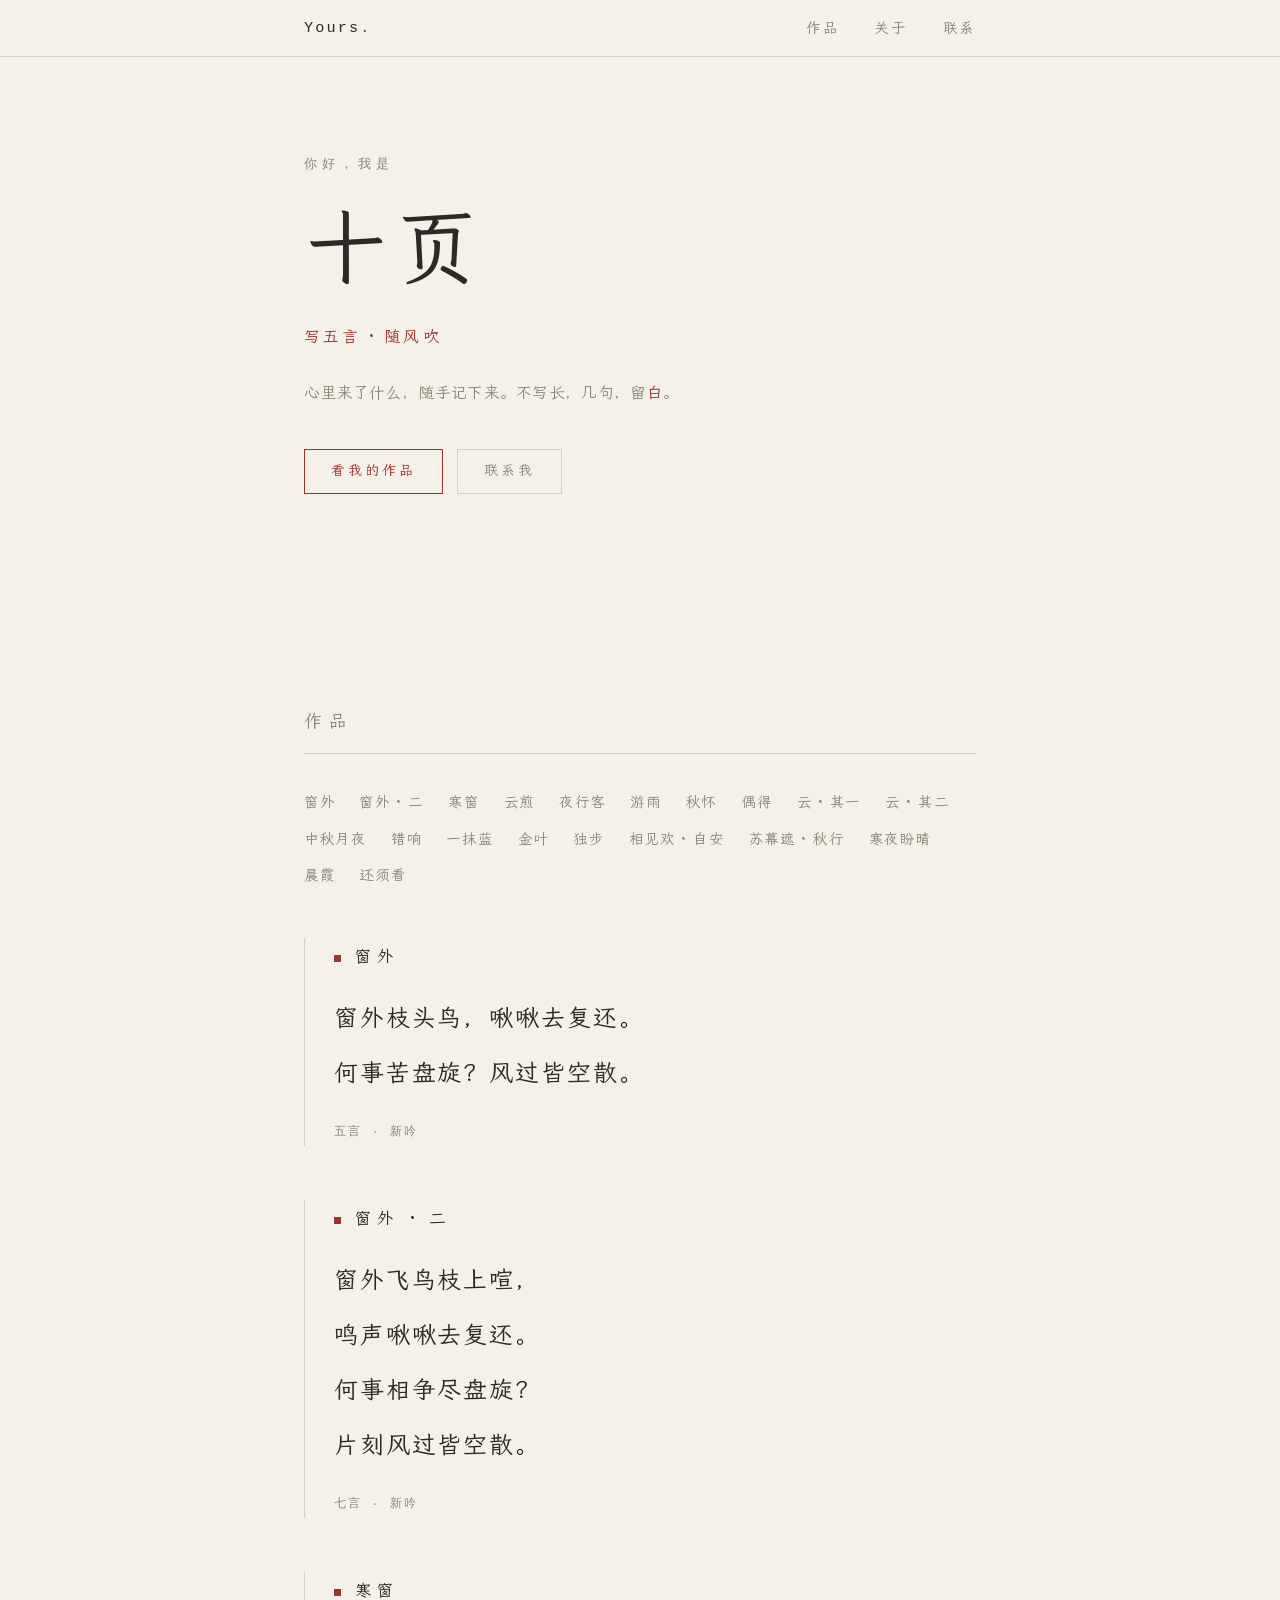
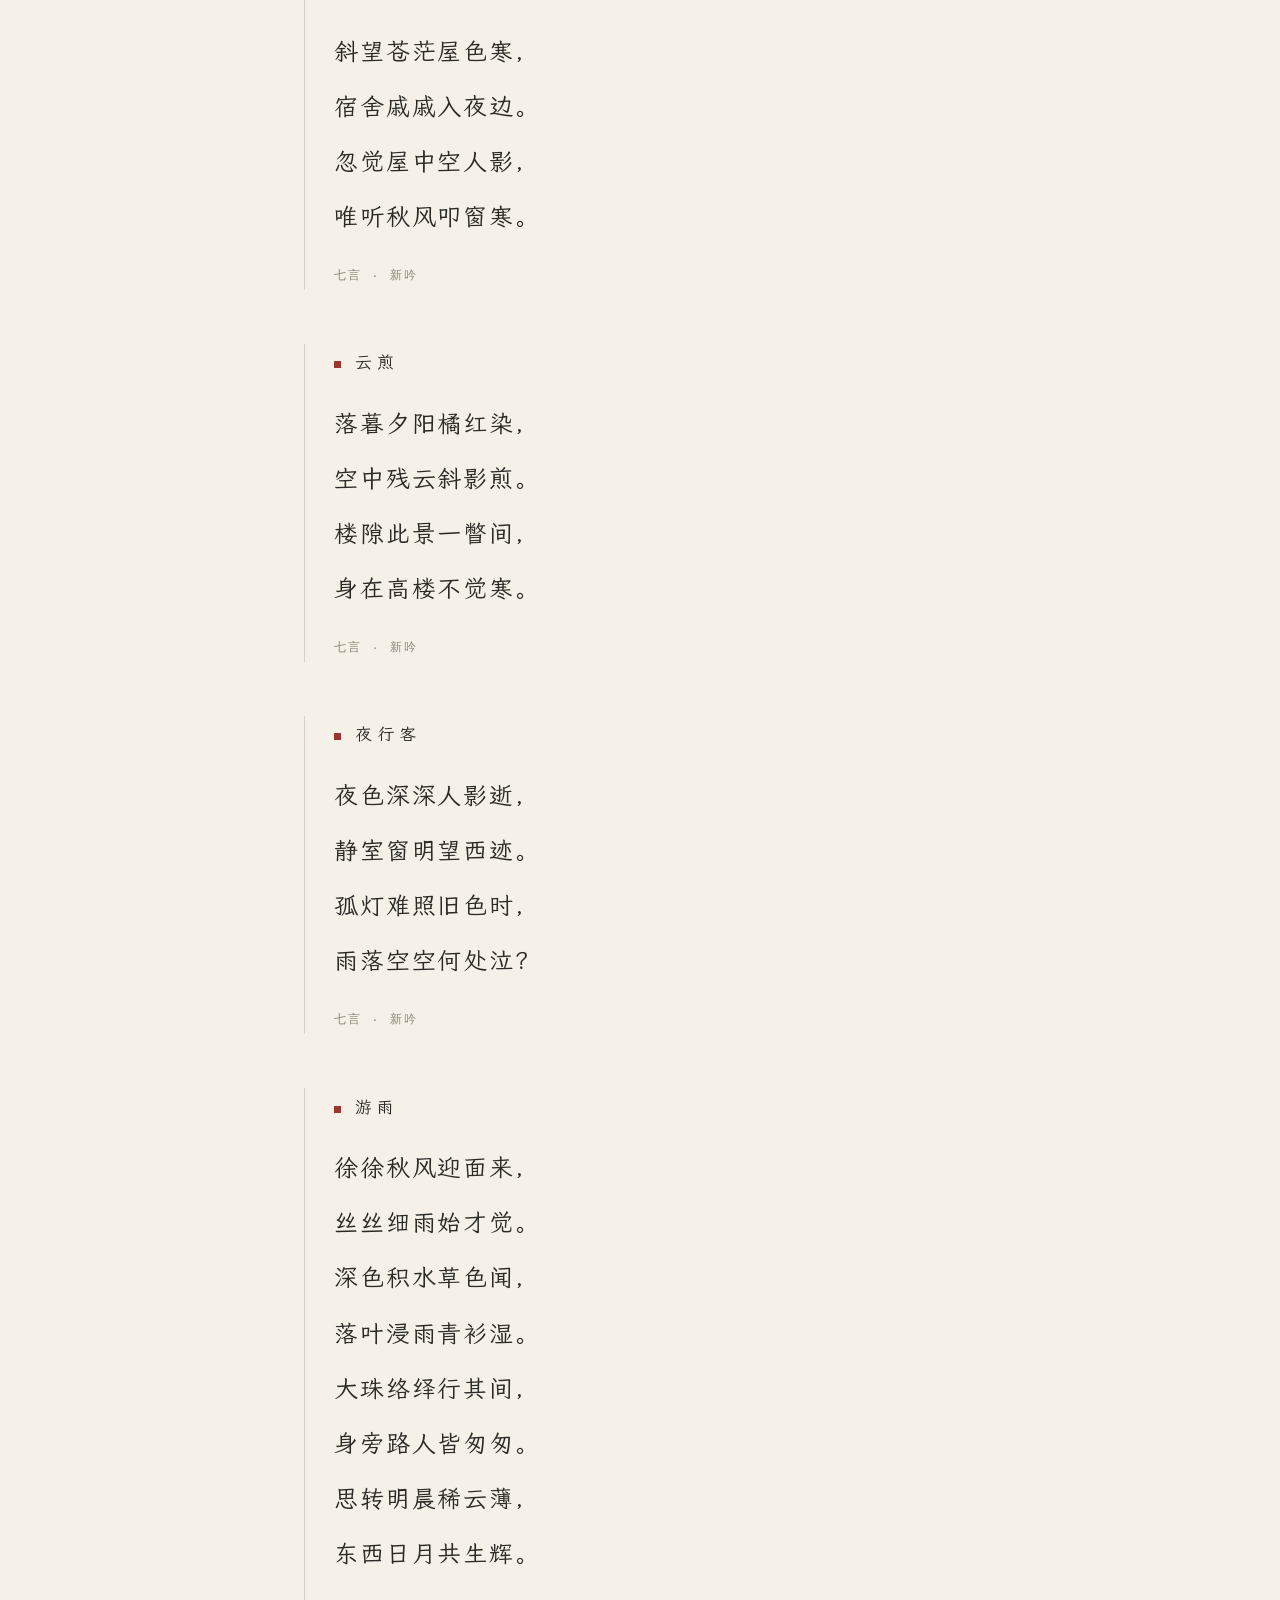
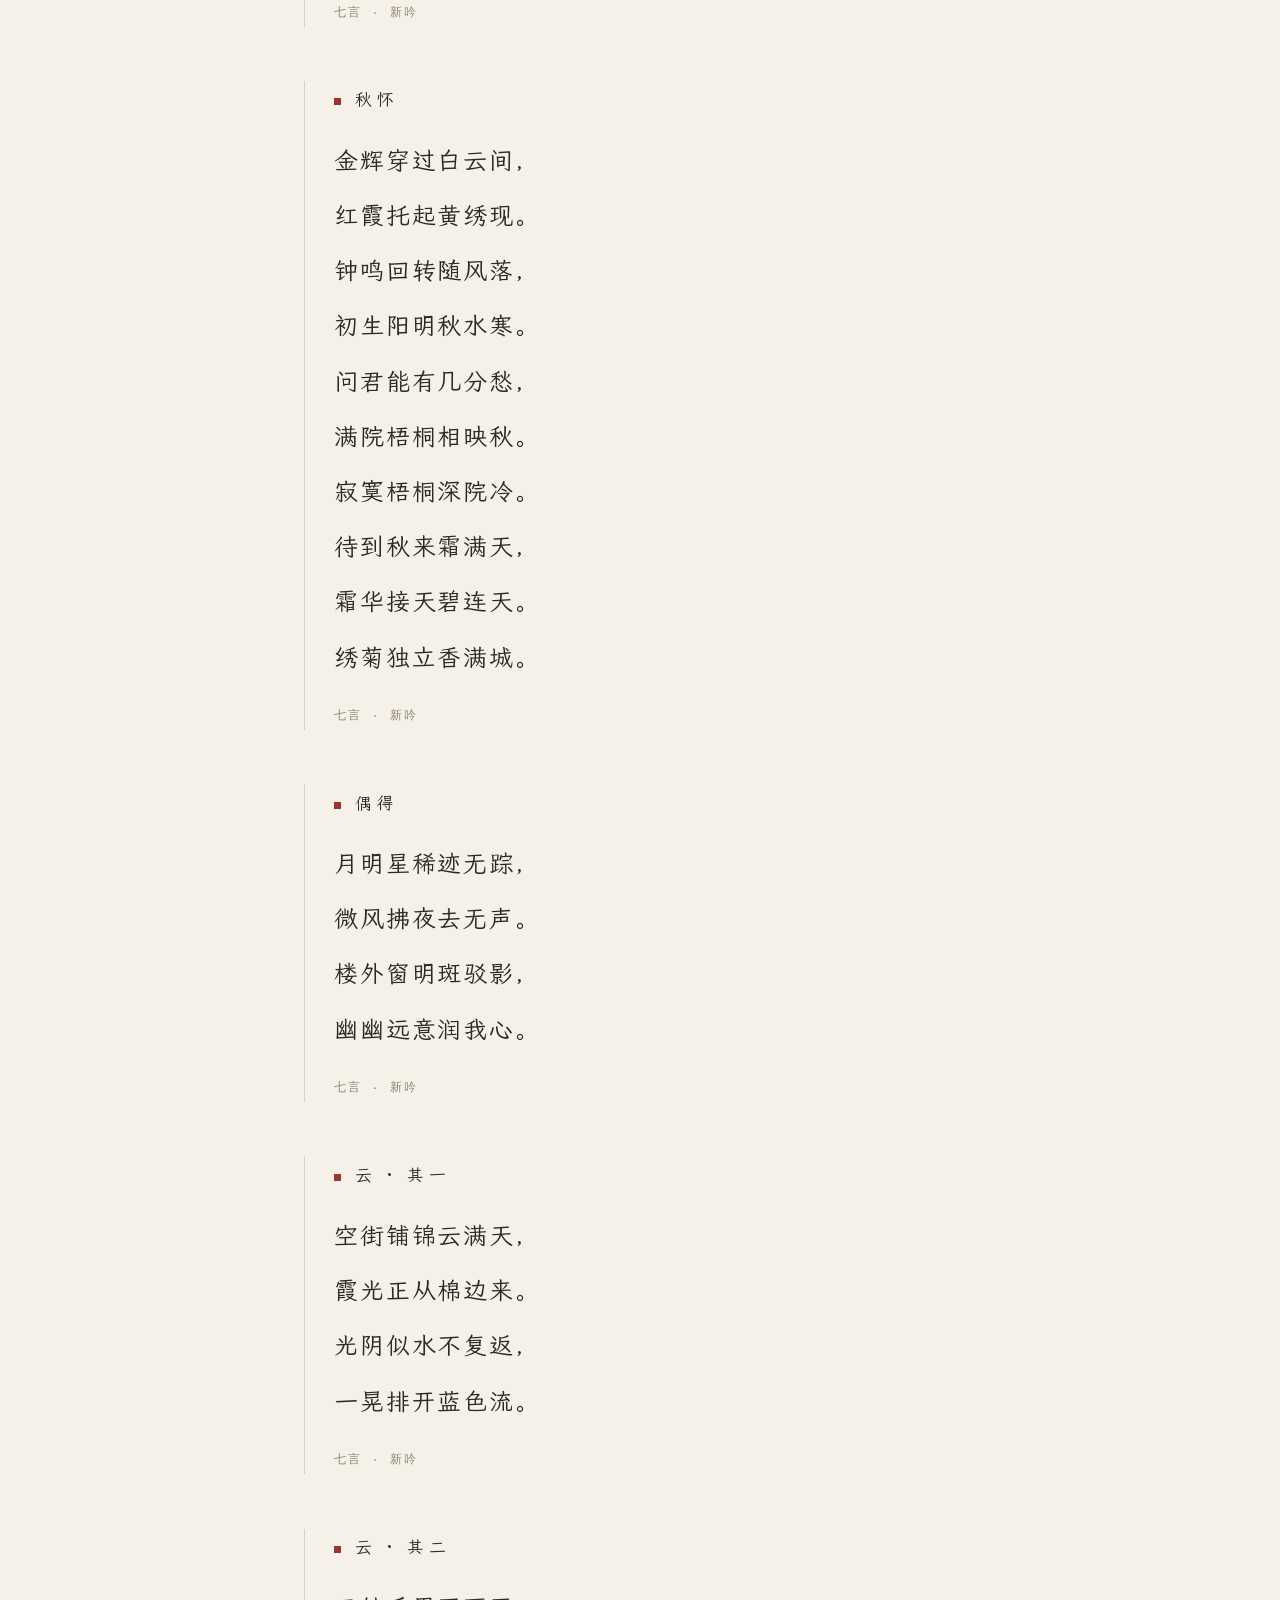
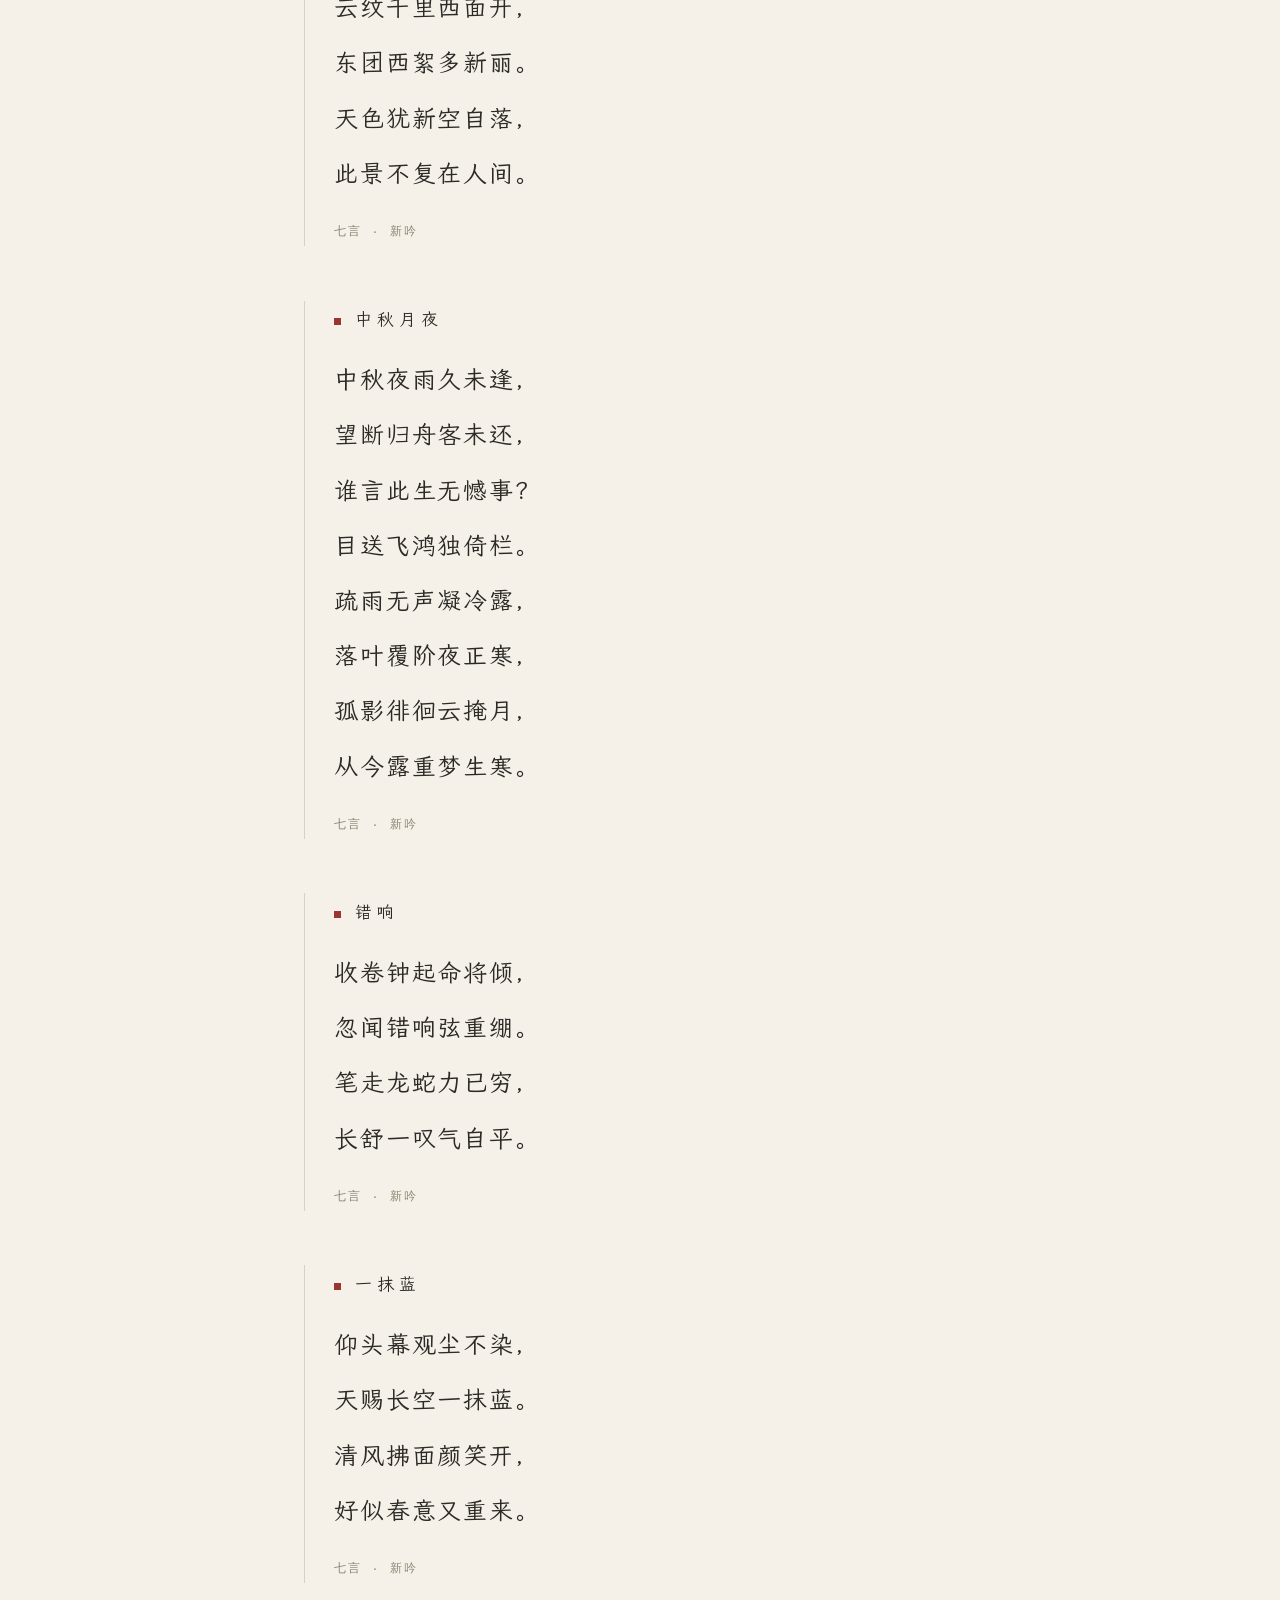
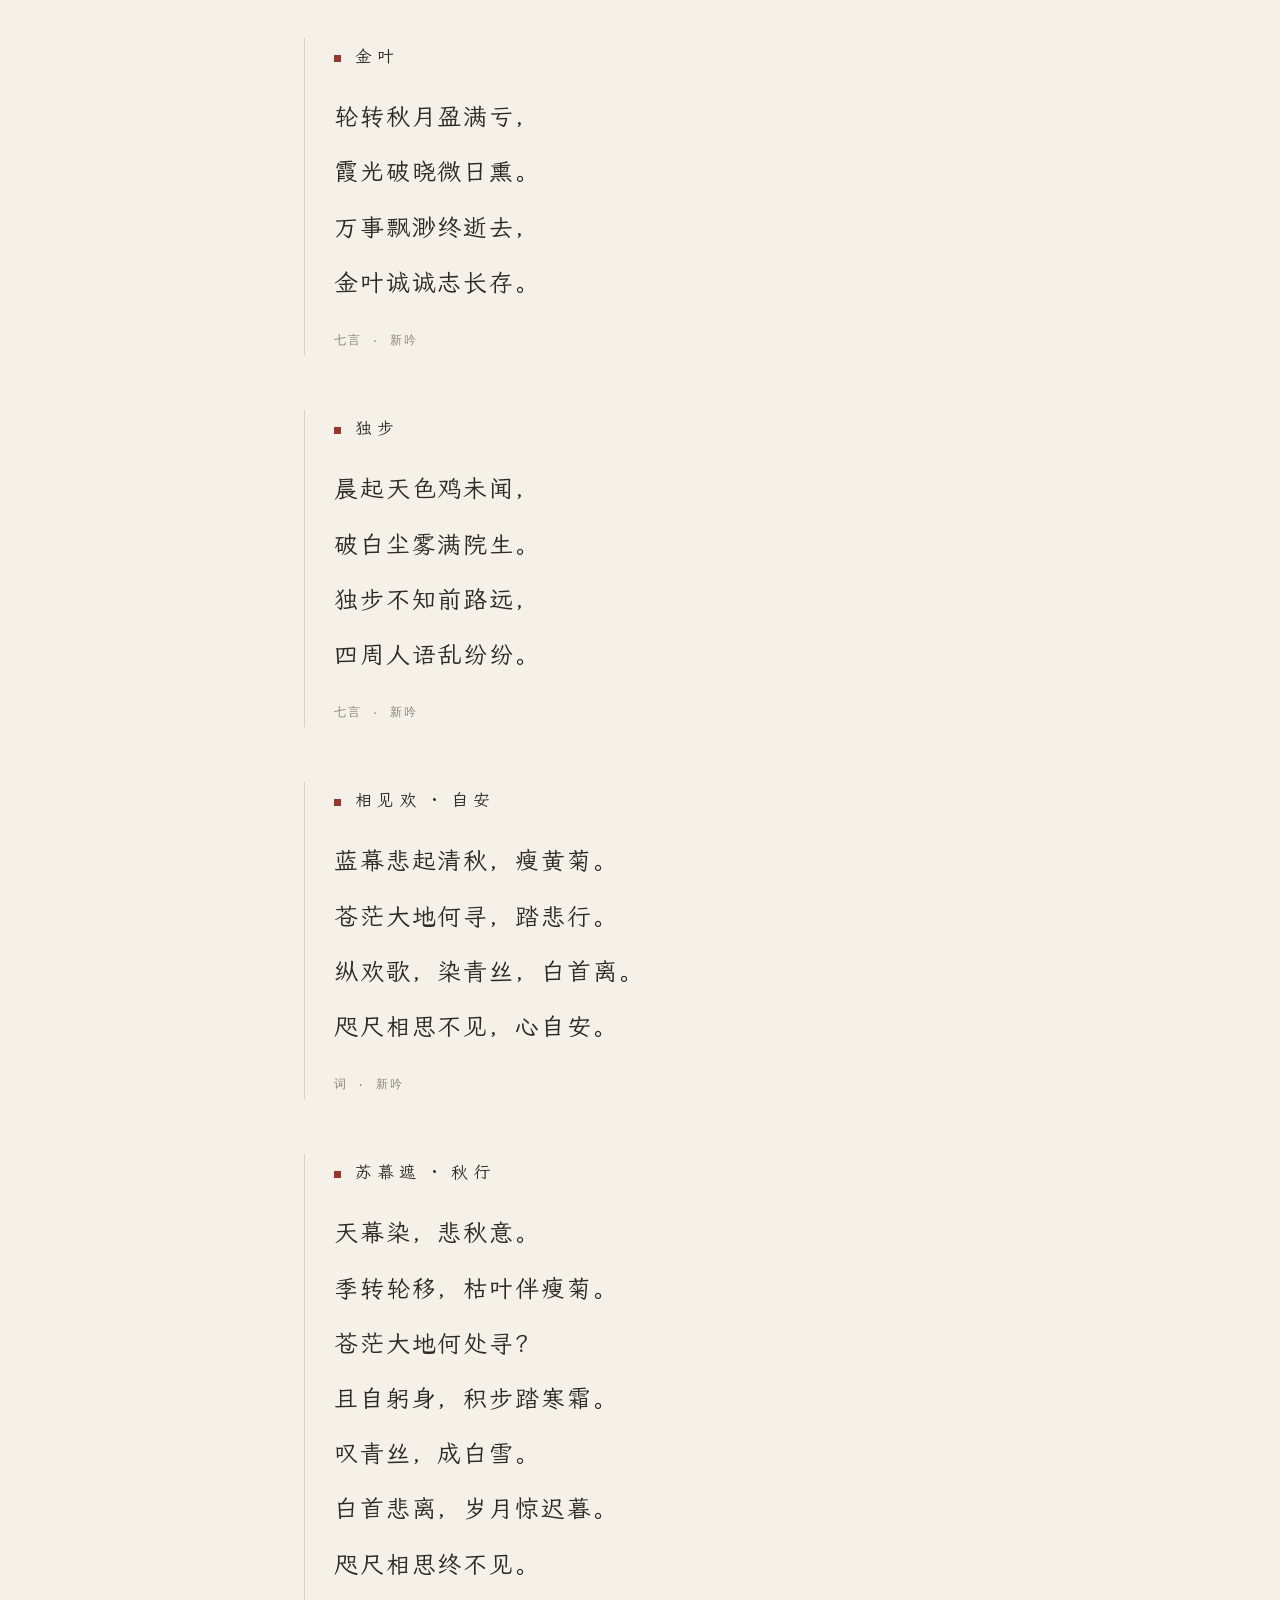
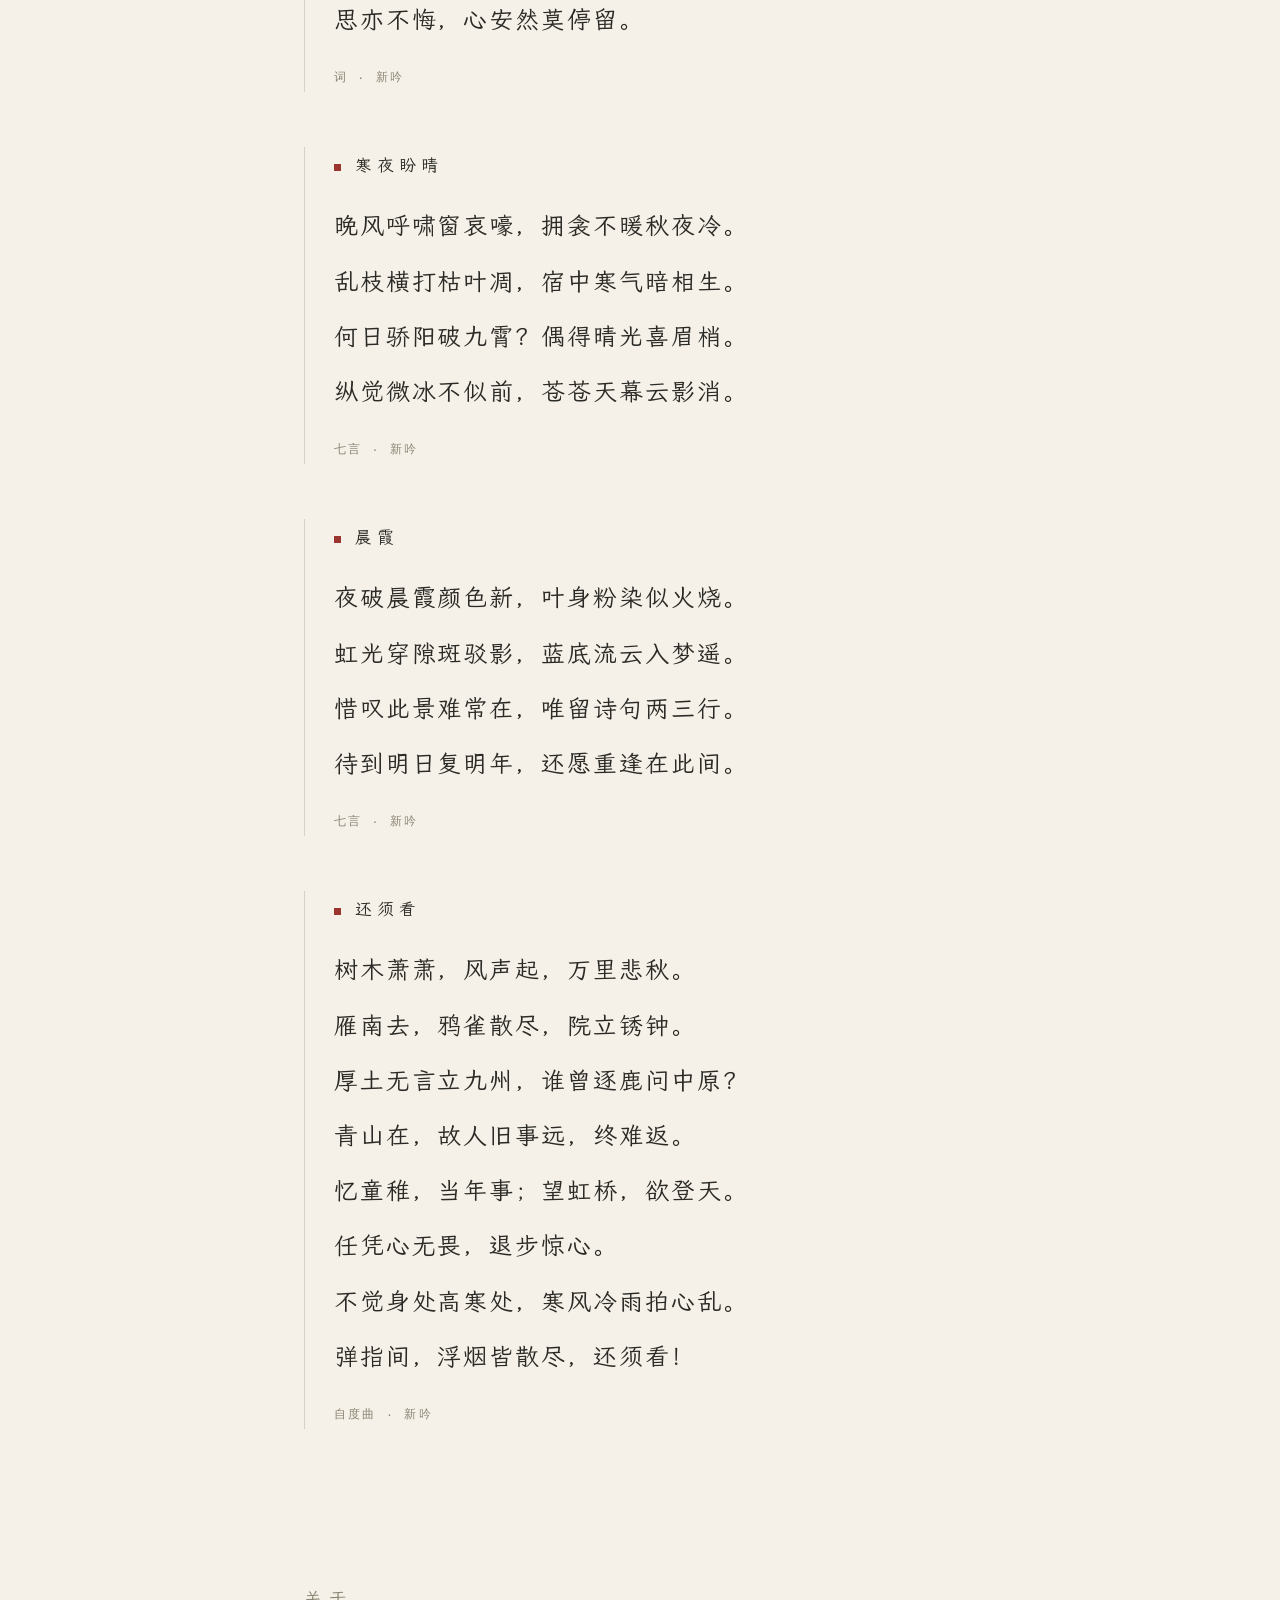
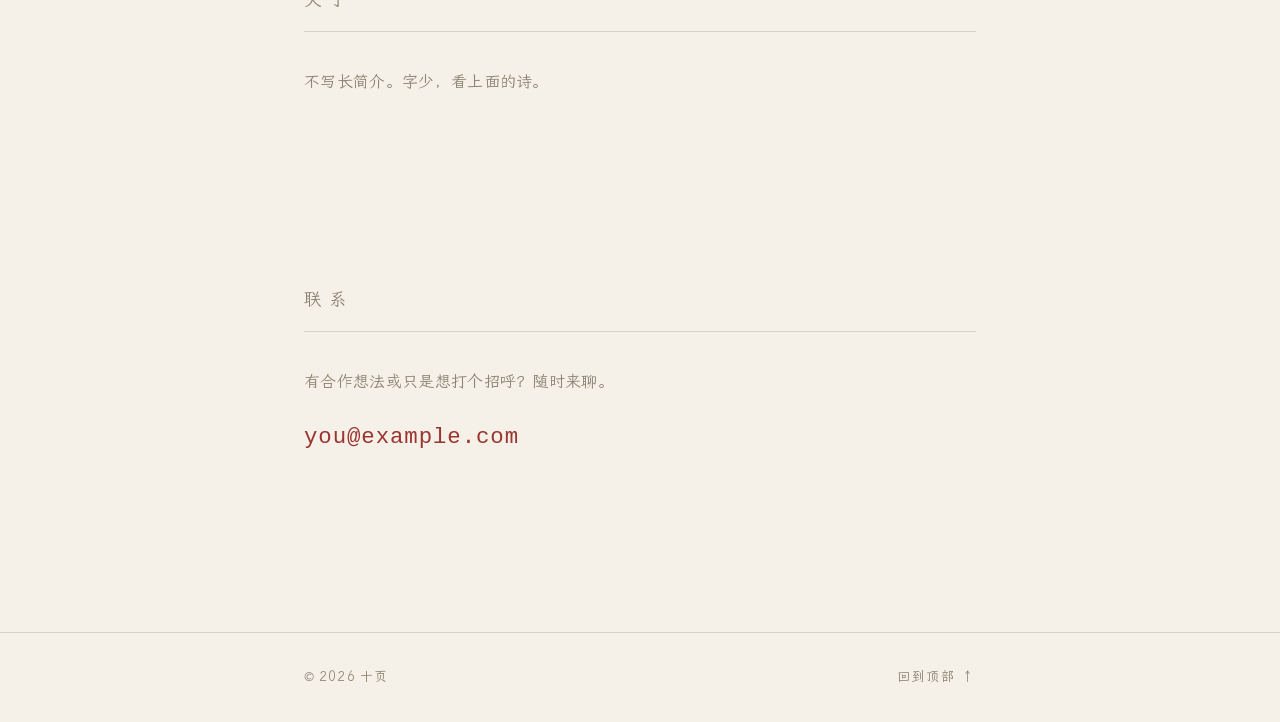
==== commit 4605fac1: "版心收窄到与诗同宽，去掉右侧空档" ====
--- a/index.html
+++ b/index.html
@@ -9,7 +9,7 @@
   <title>十页 · 日常诗集</title>
   <!-- LXGW 文楷（SIL OFL 1.1）：自托管，只保留本页用到的字，约 93 KB -->
   <link rel="stylesheet" href="fonts.css" />
-  <link rel="stylesheet" href="styles.css?v=20261122c" />
+  <link rel="stylesheet" href="styles.css?v=20261122d" />
 </head>
 <body>
   <!-- 顶部导航 -->
--- a/styles.css
+++ b/styles.css
@@ -8,7 +8,7 @@
   --font-sans: 'LXGW WenKai', "Kaiti SC", "STKaiti", "KaiTi", "BiauKai", "Noto Serif SC", "Source Han Serif SC", "SimSun", serif;
   --font-mono: "SF Mono", ui-monospace, Menlo, Consolas, monospace;
 
-  --maxw: 880px;          /* 窄版心，留白更多 */
+  --maxw: 42rem;          /* 版心与诗同宽，左右对称留白 */
   --gap: clamp(3.5rem, 8vw, 6rem);
   --pad: clamp(1.1rem, 4.5vw, 3rem);   /* 手机上别把正文挤窄 */
 
@@ -206,7 +206,6 @@
 .poems__list {
   display: grid;
   gap: 3.4rem;
-  max-width: 40rem;
   padding-top: 0.4rem;
 }
 .poem-entry {
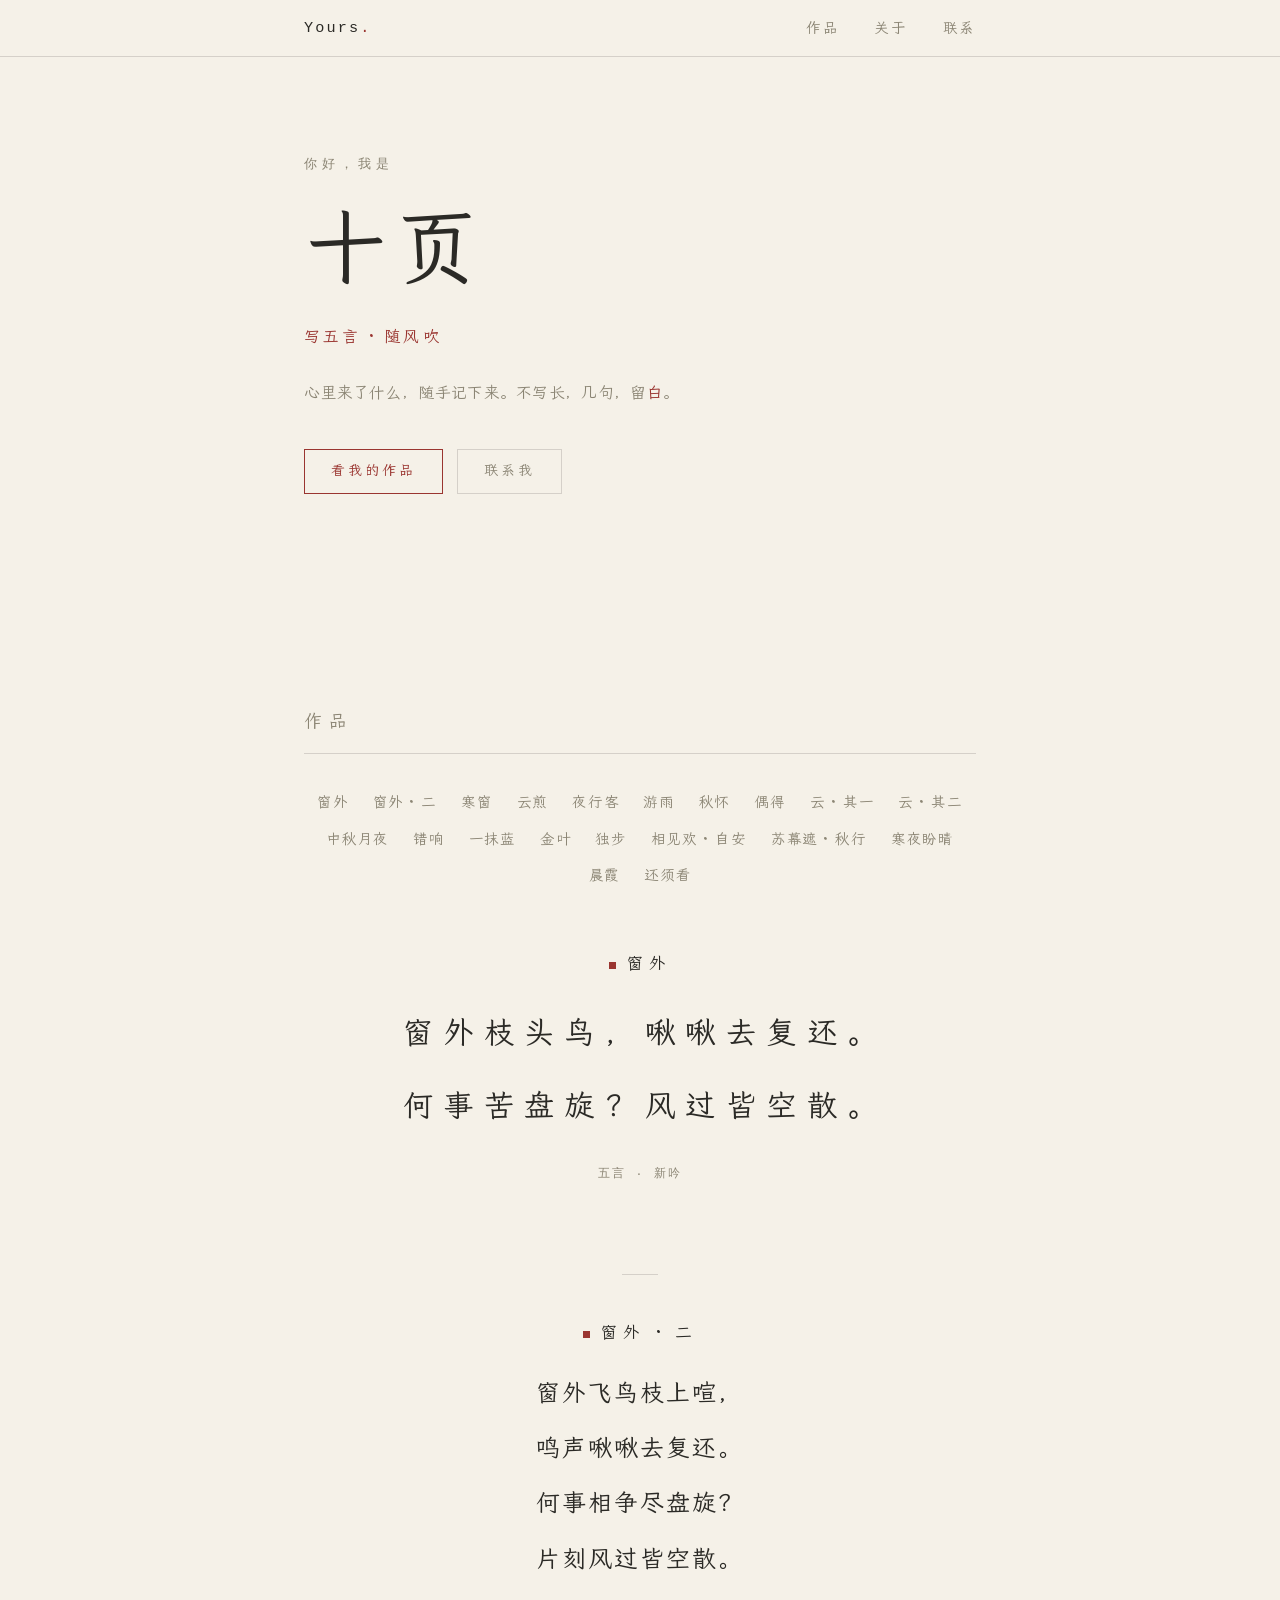
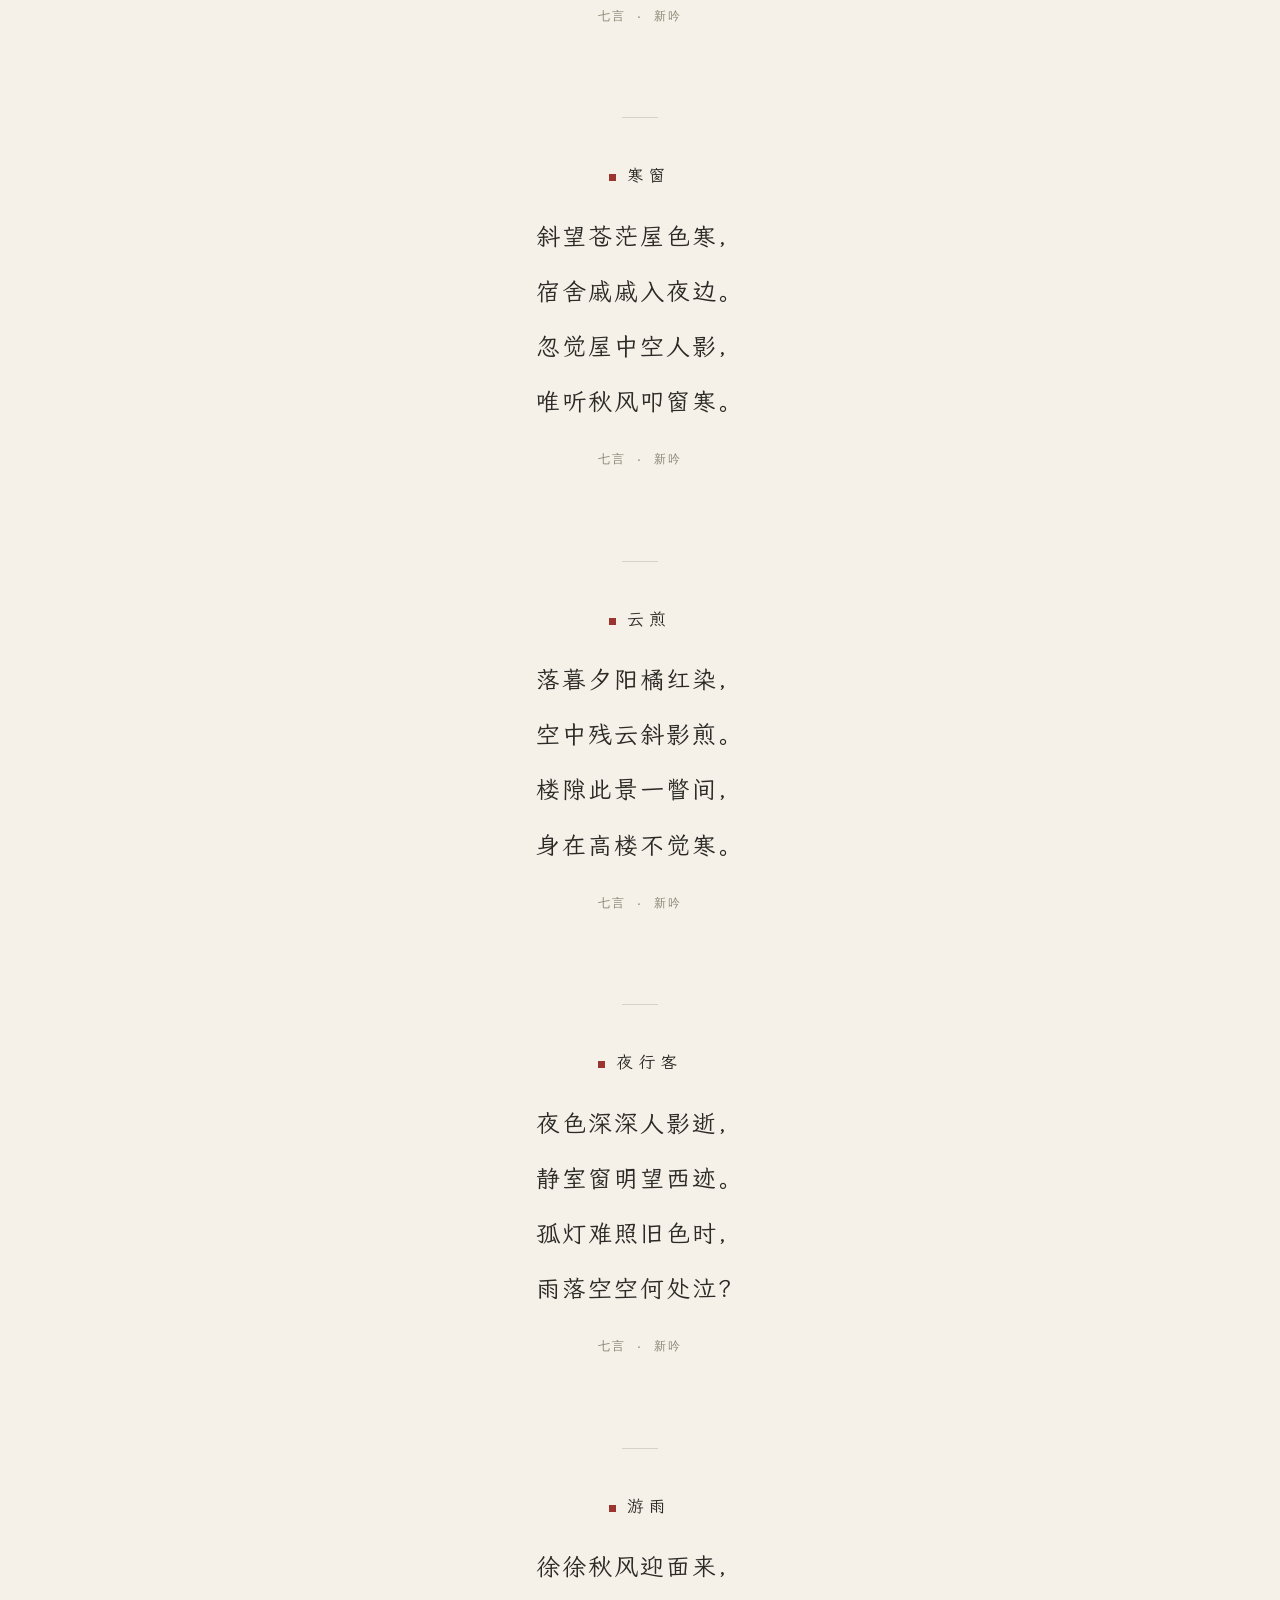
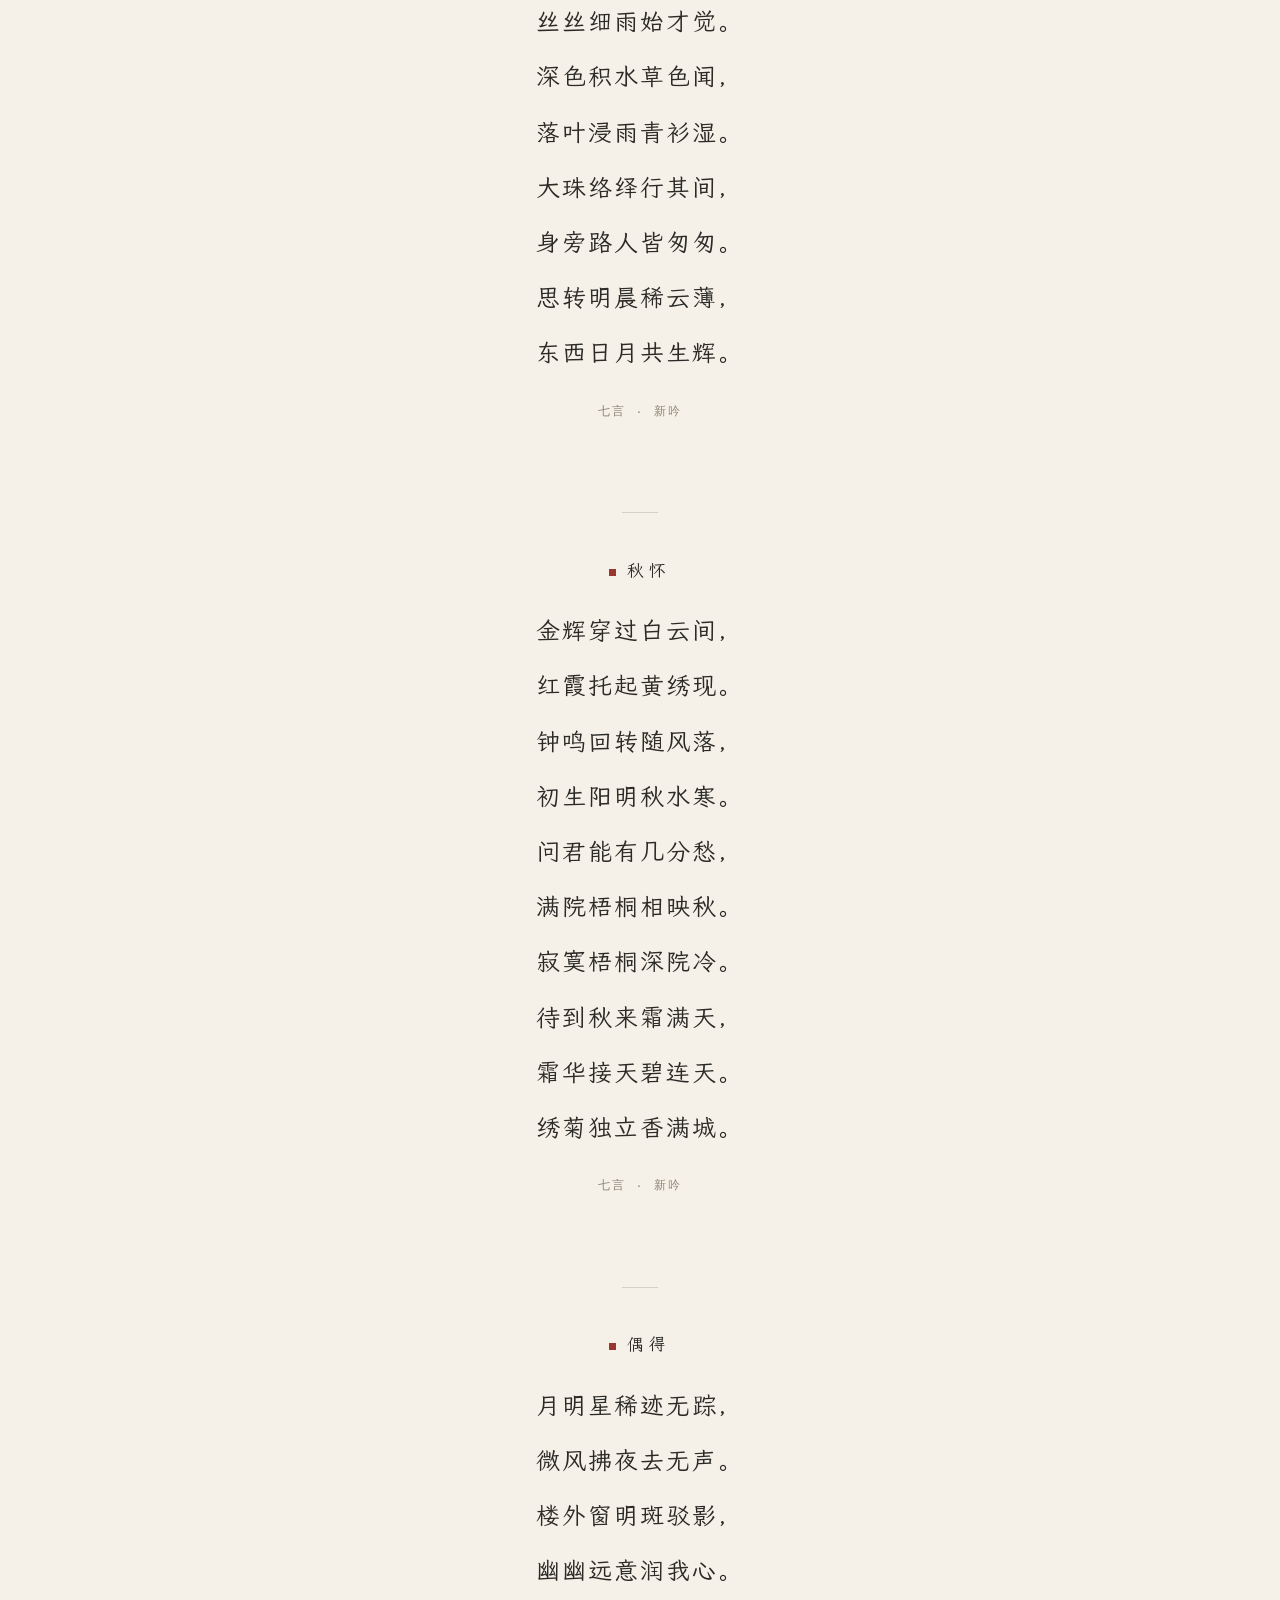
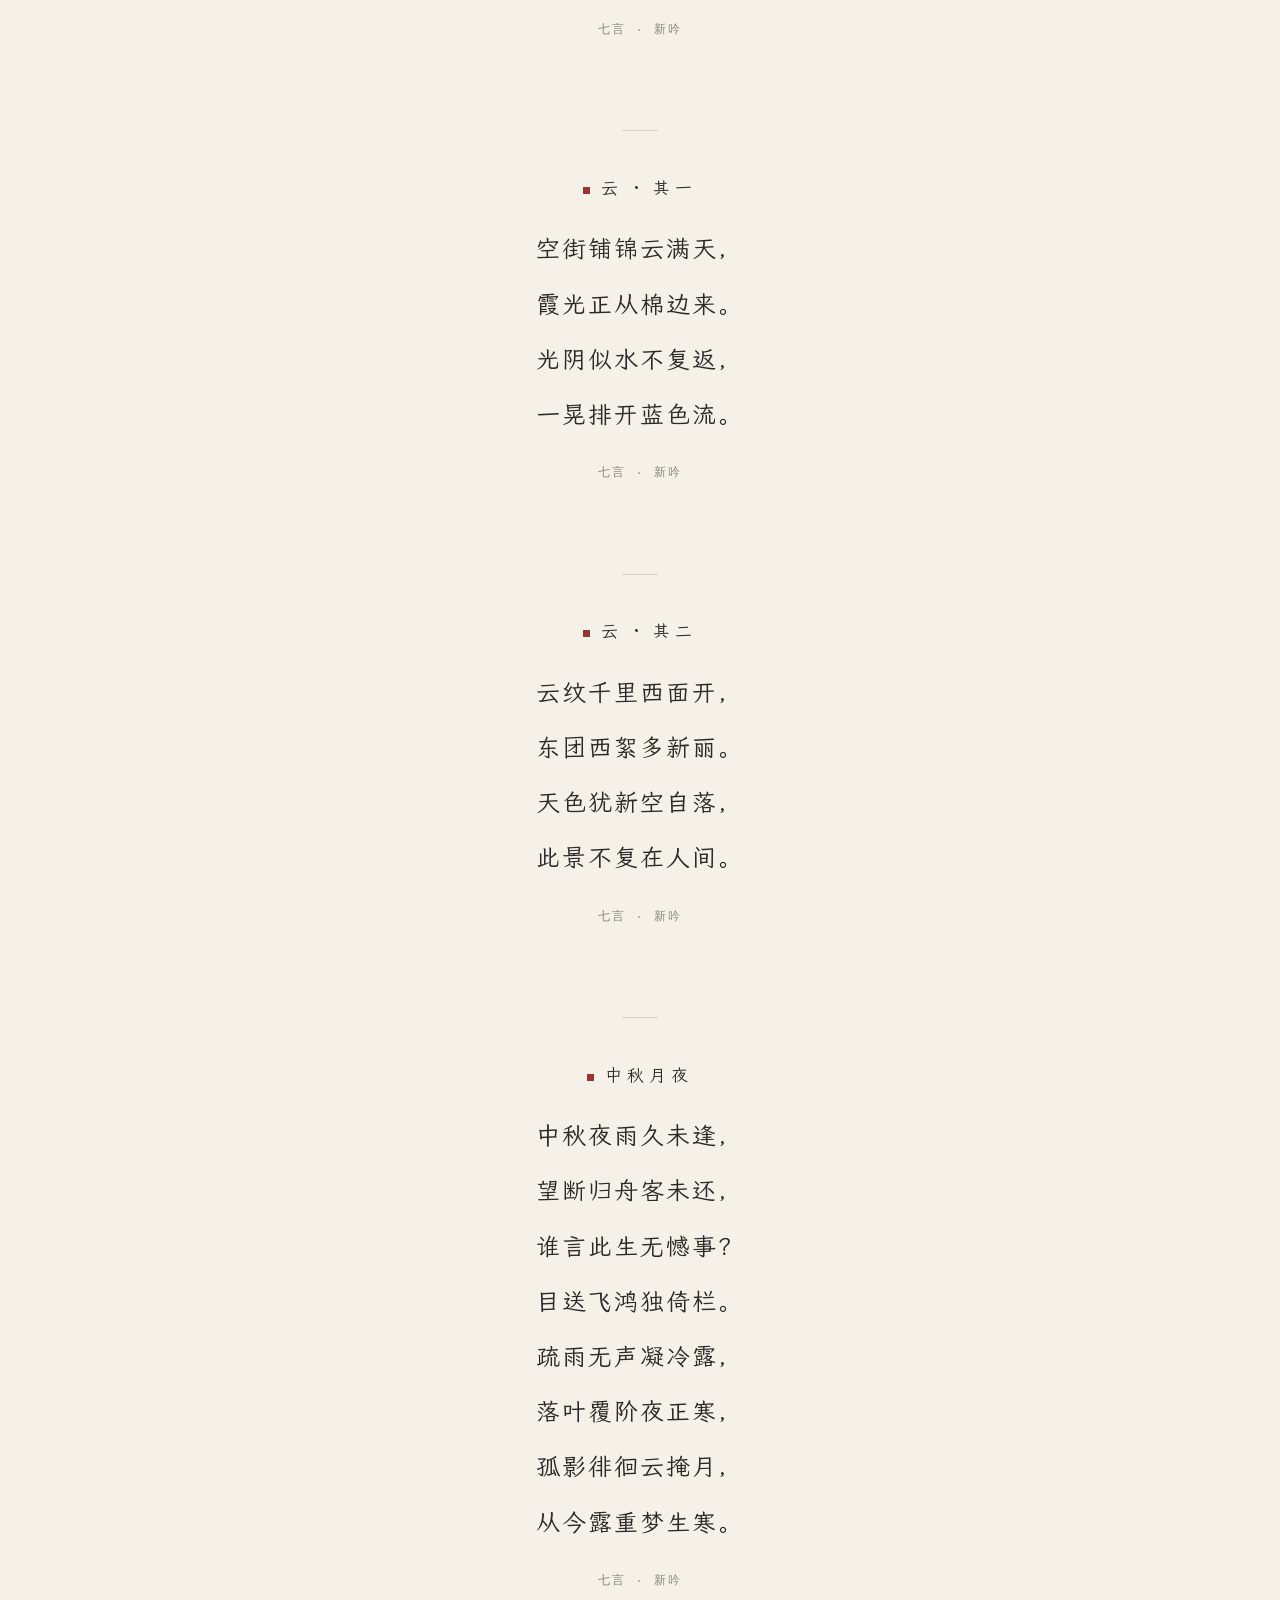
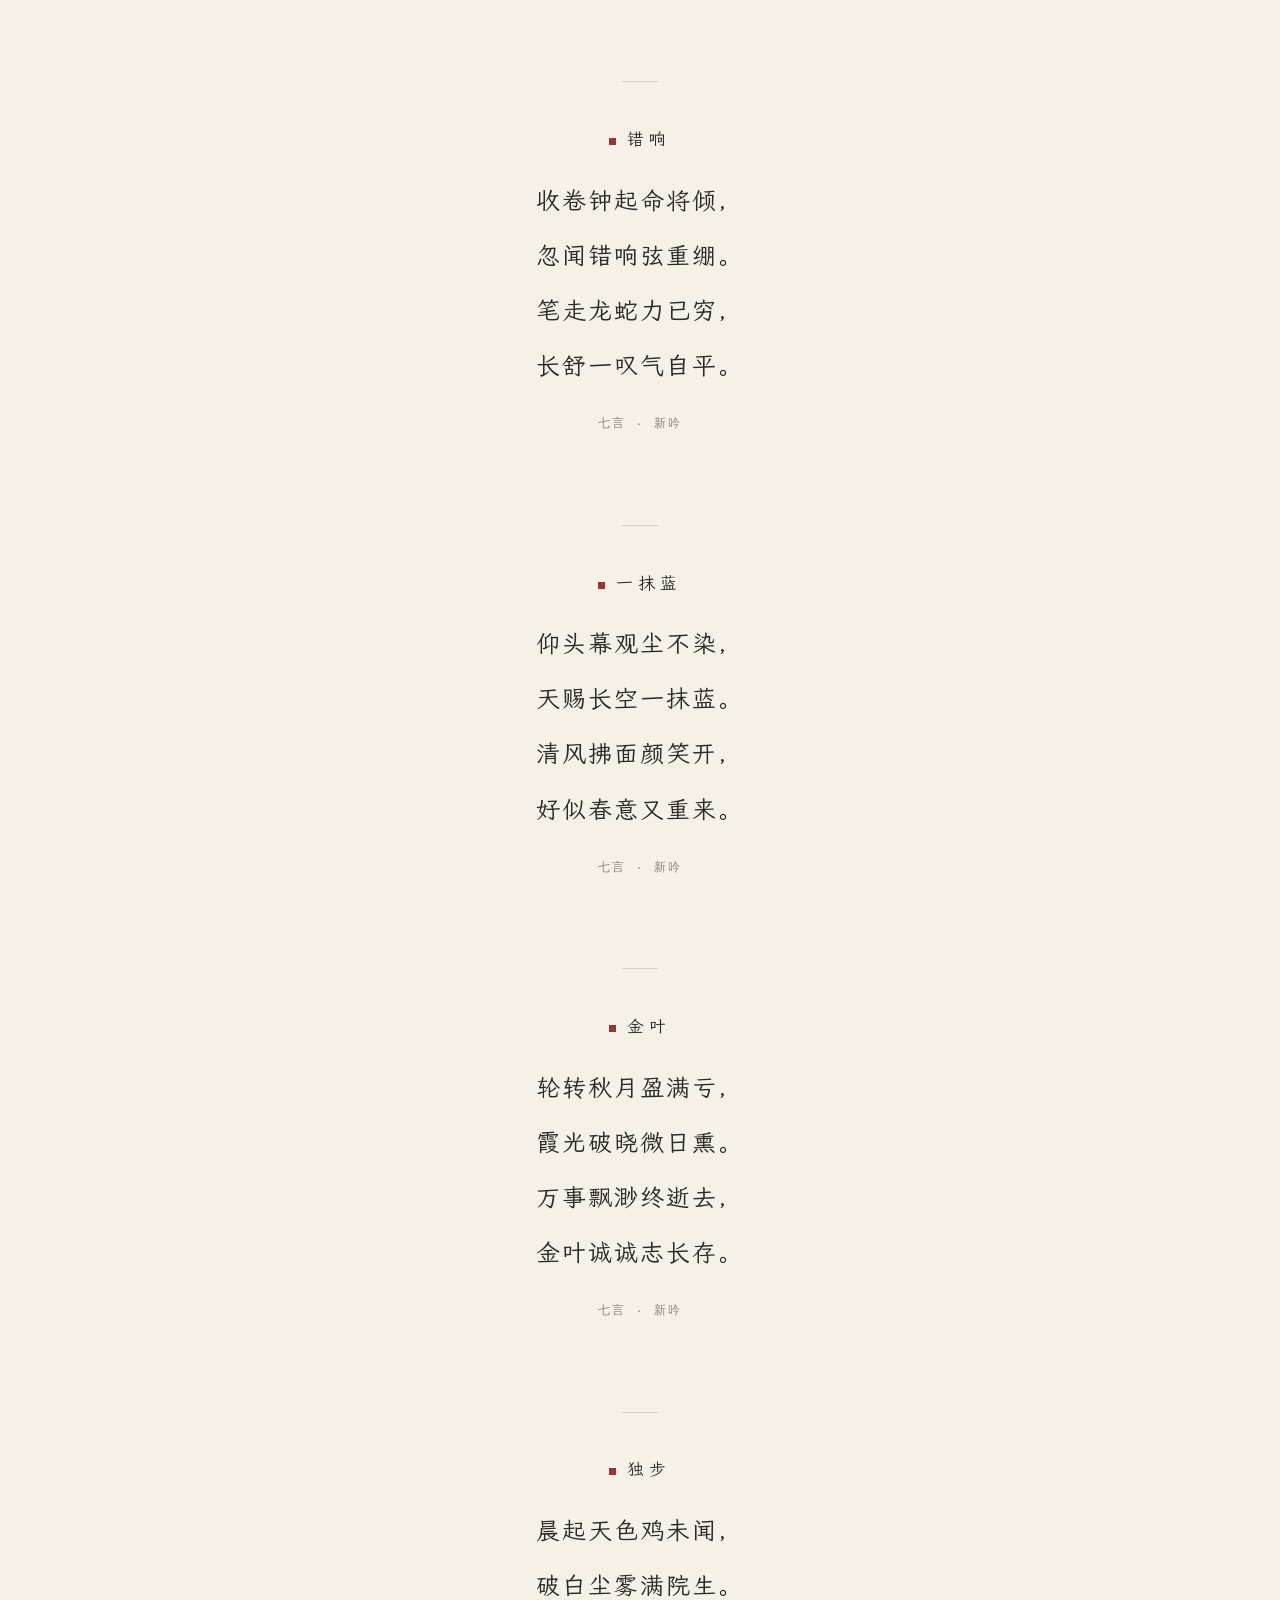
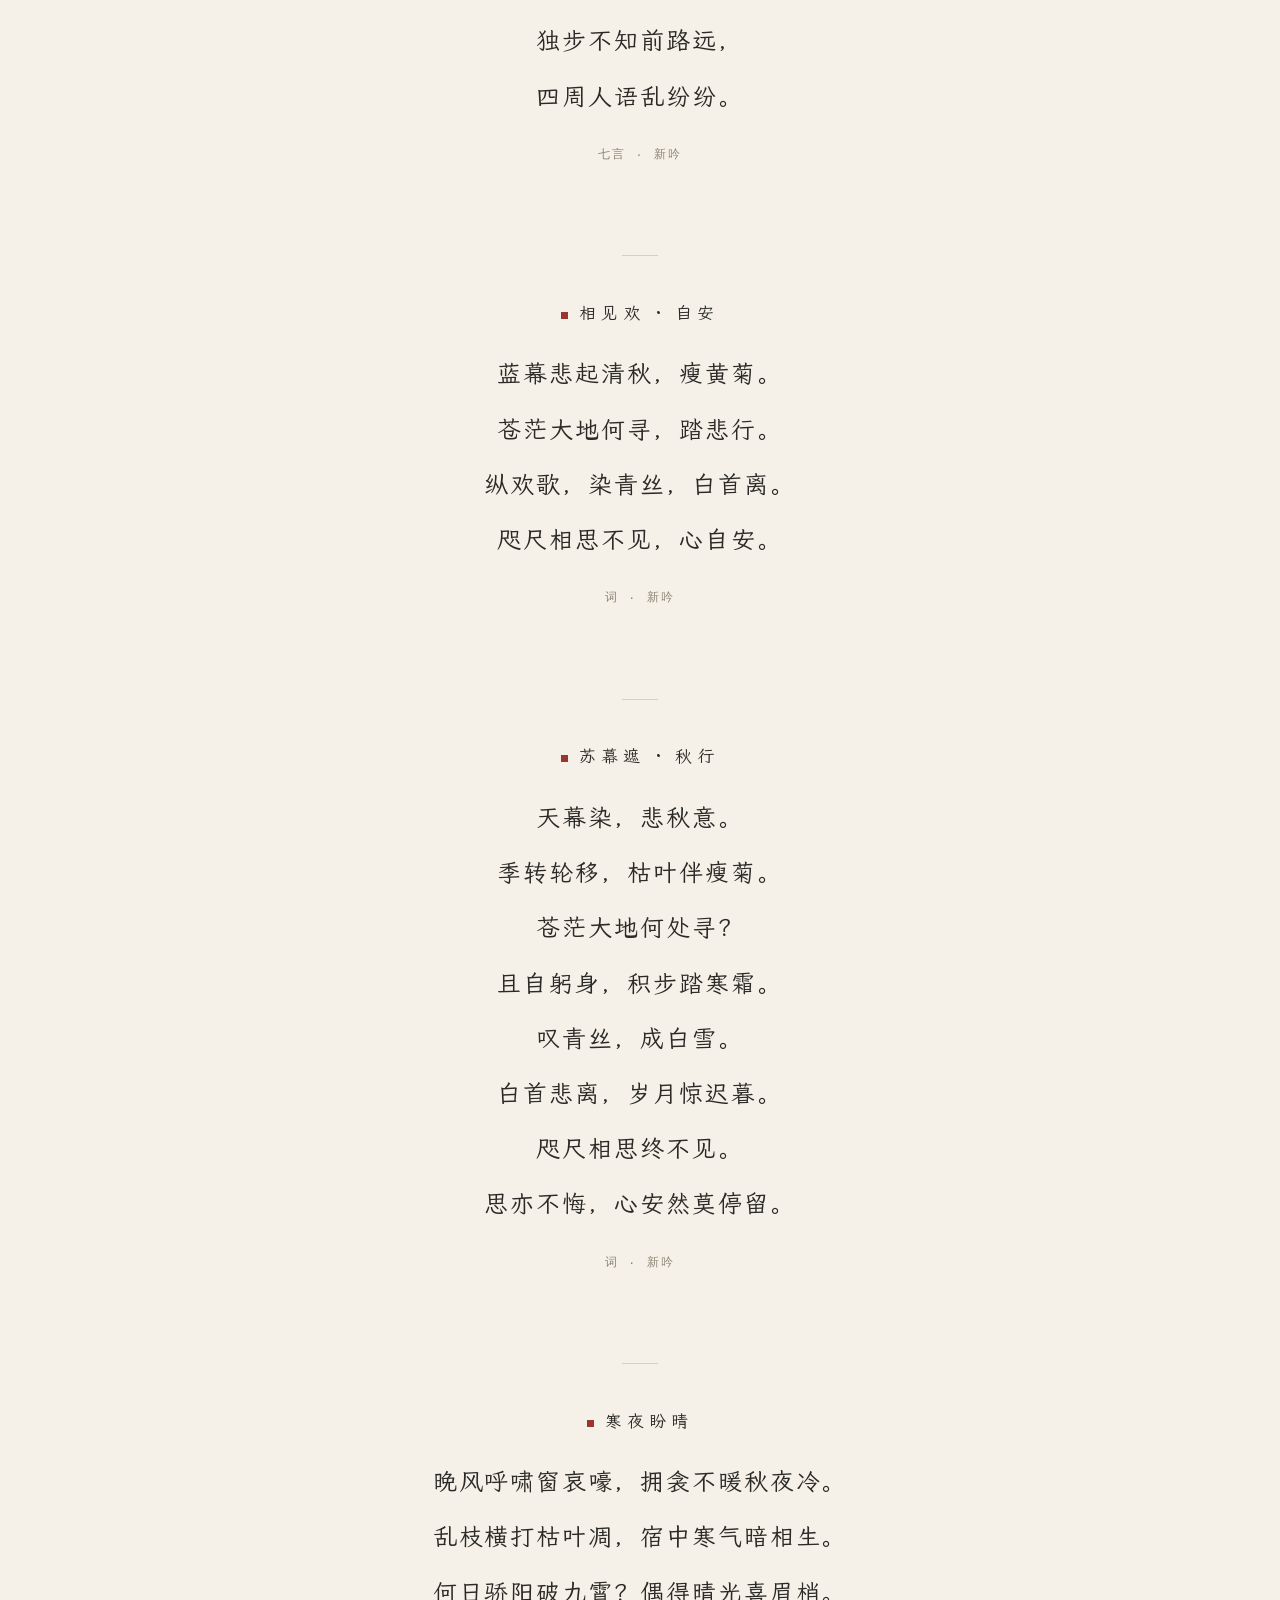
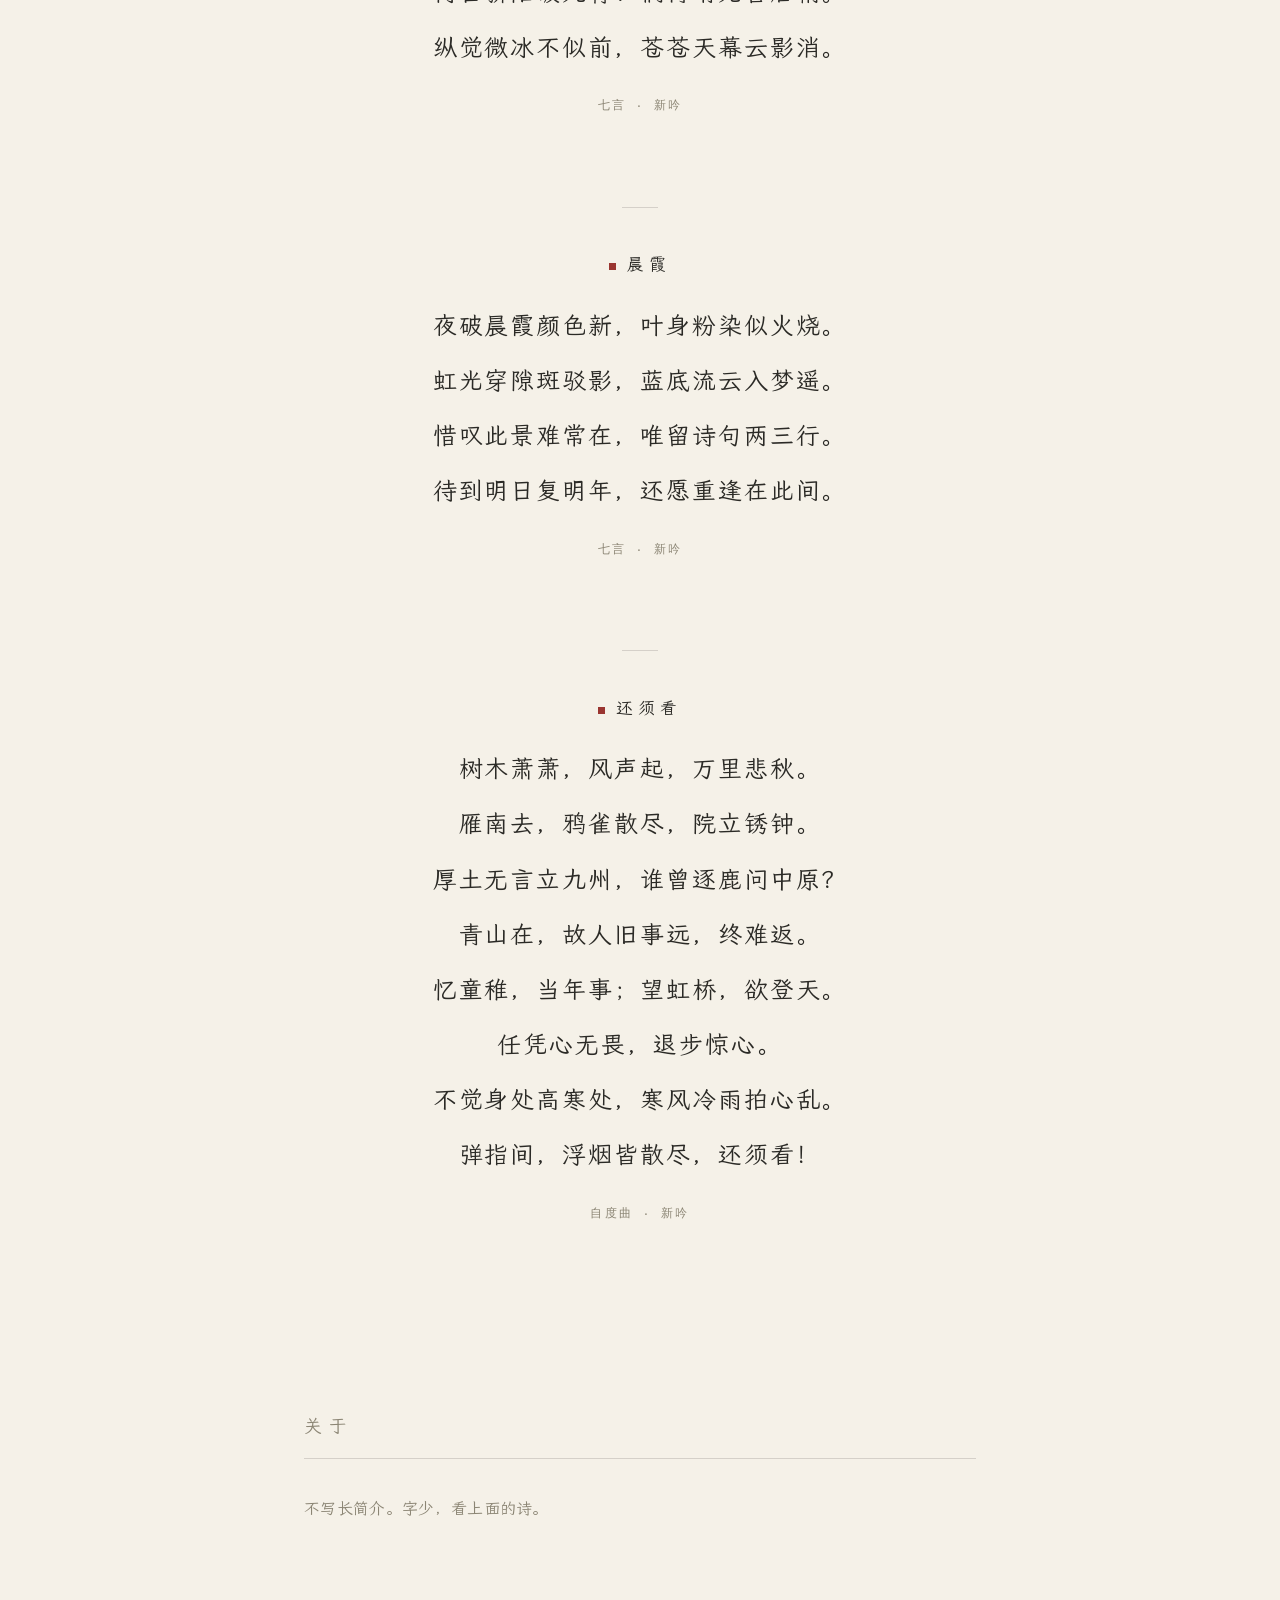
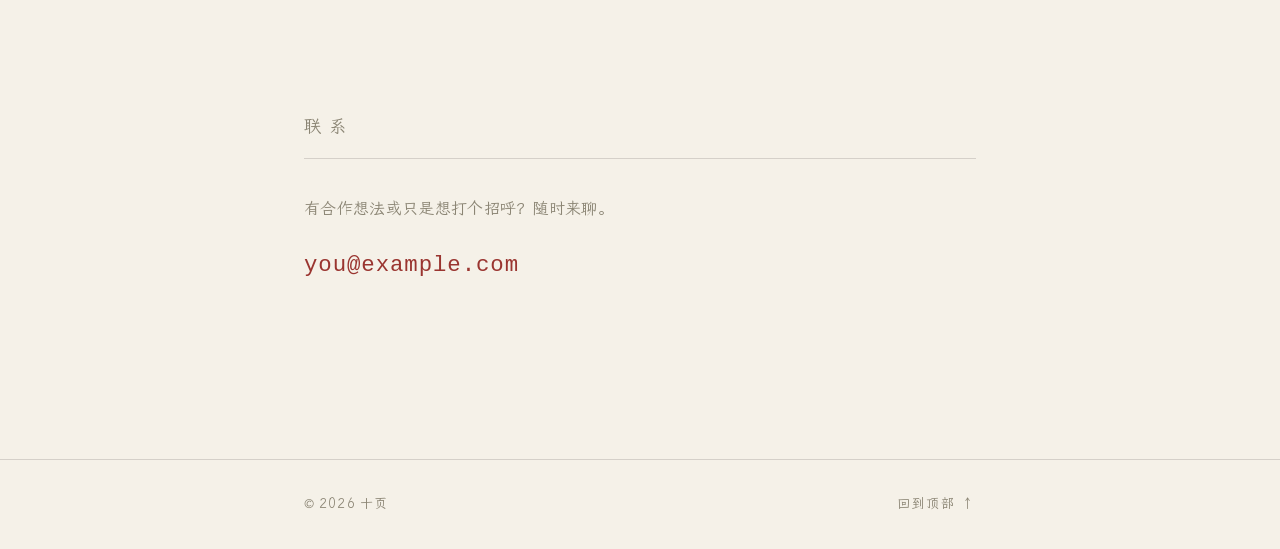
==== commit 9c5b979d: "诗题与诗行居中，短句诗放大字距；诗间改居中细线" ====
--- a/index.html
+++ b/index.html
@@ -9,7 +9,7 @@
   <title>十页 · 日常诗集</title>
   <!-- LXGW 文楷（SIL OFL 1.1）：自托管，只保留本页用到的字，约 93 KB -->
   <link rel="stylesheet" href="fonts.css" />
-  <link rel="stylesheet" href="styles.css?v=20261122d" />
+  <link rel="stylesheet" href="styles.css?v=20261122e" />
 </head>
 <body>
   <!-- 顶部导航 -->
@@ -72,7 +72,7 @@
         <a href="#还须看">还须看</a>
       </nav>
       <div class="poems__list">
-        <article id="窗外" class="poem-entry reveal">
+        <article id="窗外" class="poem-entry poem-entry--short reveal">
           <h3 class="poem-entry__title"><a href="#窗外">窗外</a></h3>
           <p class="poem-entry__body">
             <span class="line">窗外枝头鸟，啾啾去复还。</span>
--- a/styles.css
+++ b/styles.css
@@ -186,8 +186,9 @@
 .poems__index {
   display: flex;
   flex-wrap: wrap;
+  justify-content: center;
   gap: 0.5rem 1.5rem;
-  margin-bottom: 2.6rem;
+  margin-bottom: 3rem;
 }
 .poems__index a {
   color: var(--text-dim);
@@ -209,9 +210,18 @@
   padding-top: 0.4rem;
 }
 .poem-entry {
-  border-left: 1px solid var(--line);
-  padding: 0.2rem 0 0.2rem clamp(1rem, 4vw, 1.8rem);
+  padding: 0.2rem 0 clamp(1.4rem, 3vw, 2rem);
+  text-align: center;
   scroll-margin-top: 72px;   /* 点标题跳转时不被吸顶导航挡住 */
+}
+/* 诗与诗之间一条居中细线，替代原来的左侧竖线 */
+.poem-entry + .poem-entry::before {
+  content: "";
+  display: block;
+  width: 2.2rem;
+  height: 1px;
+  background: var(--line);
+  margin: 0 auto 2.6rem;
 }
 .poem-entry__title {
   font-size: 1.05rem;
@@ -231,7 +241,7 @@
   width: 7px;
   height: 7px;
   background: var(--accent);
-  margin-right: 0.9rem;   /* 一枚朱砂小点，代替序号 */
+  margin-right: 0.7rem;   /* 一枚朱砂小点，代替序号 */
 }
 .poem-entry__body {
   font-family: 'LXGW WenKai', "Kaiti SC", "STKaiti", "KaiTi", "Noto Serif SC", "Source Han Serif SC", serif;
@@ -240,10 +250,13 @@
   letter-spacing: 0.08em;
   margin: 0;
 }
-.poem-entry__body .line {
-  display: block;
-  padding-left: 1.2em;        /* 一行太长折行时，续行缩进一格，仍读成一句 */
-  text-indent: -1.2em;
+.poem-entry__body .line { display: block; }
+
+.poem-entry--short .poem-entry__body {
+  font-size: clamp(1.35rem, 5.6vw, 1.9rem);
+  letter-spacing: 0.34em;
+  line-height: 2.4;
+  text-indent: 0.34em;   /* 抵消末字右侧多出的字距，视觉才真正居中 */
 }
 
 .poem-entry__meta {
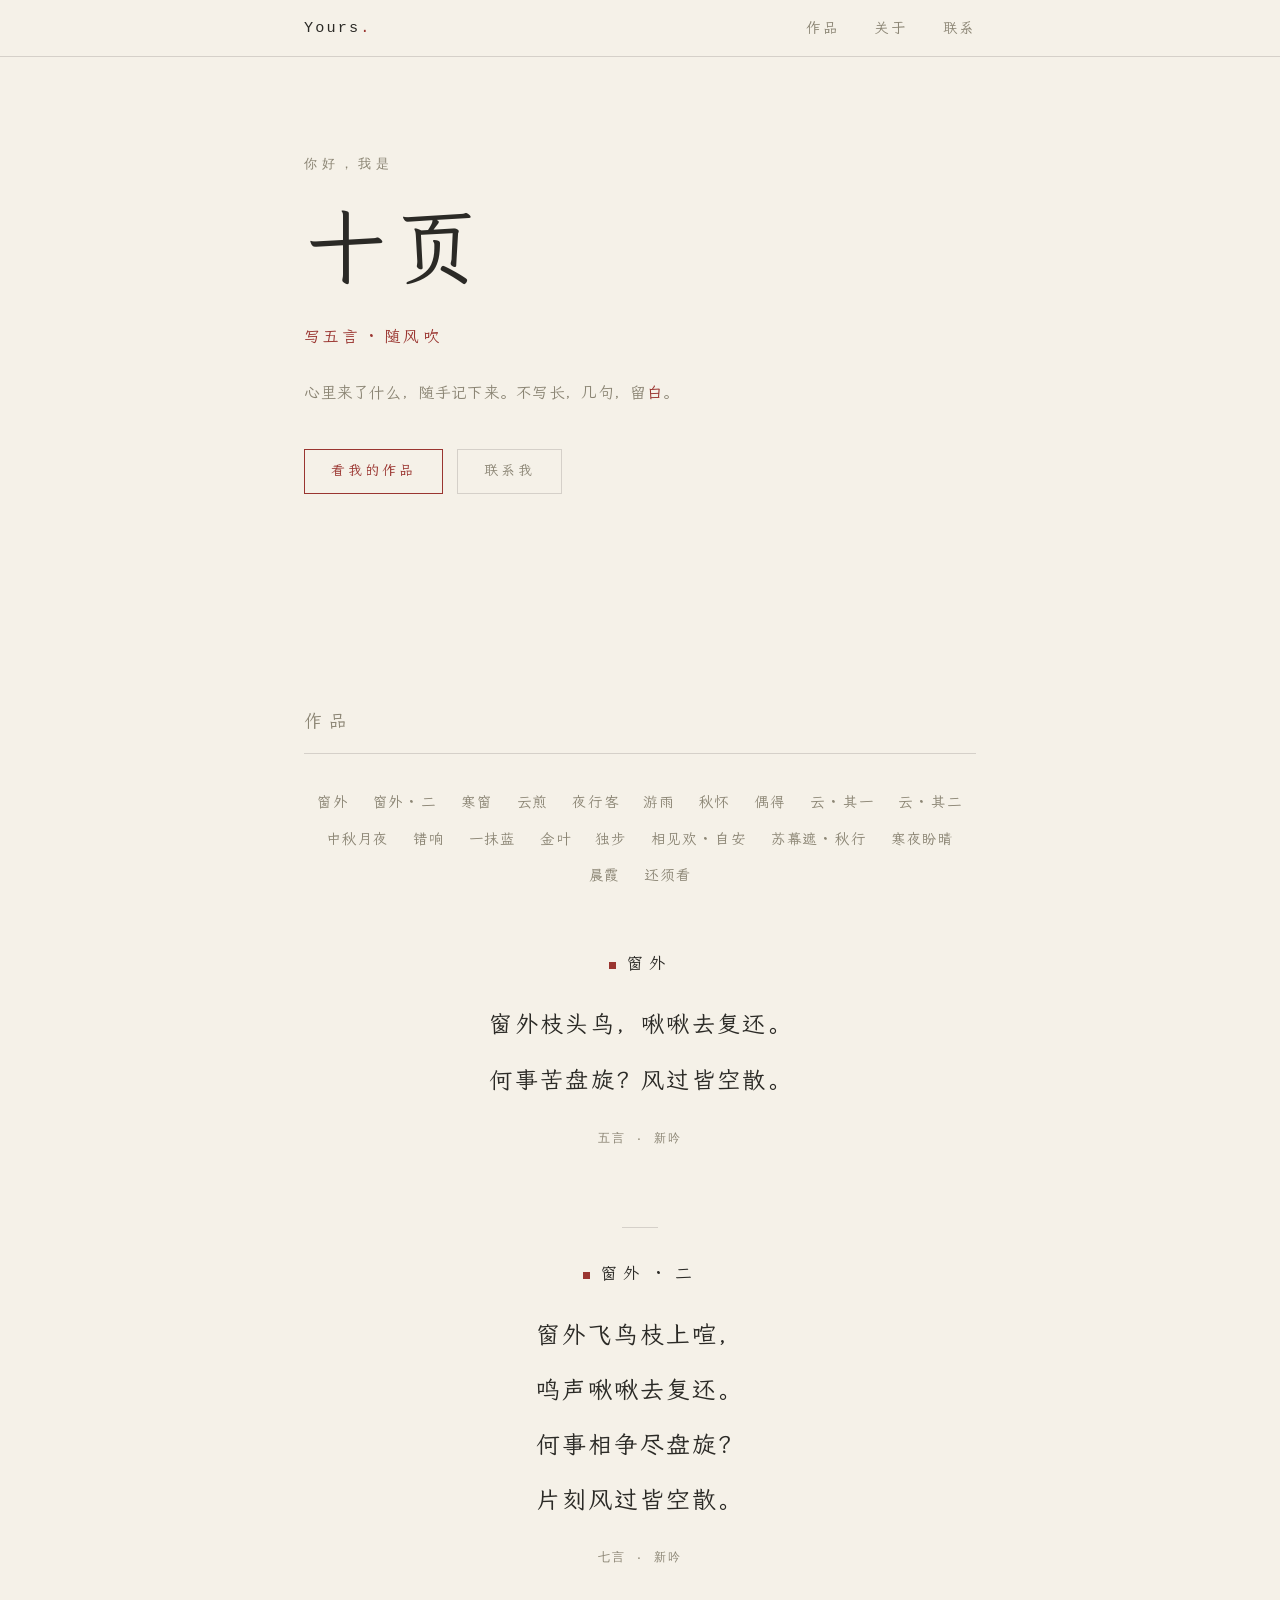
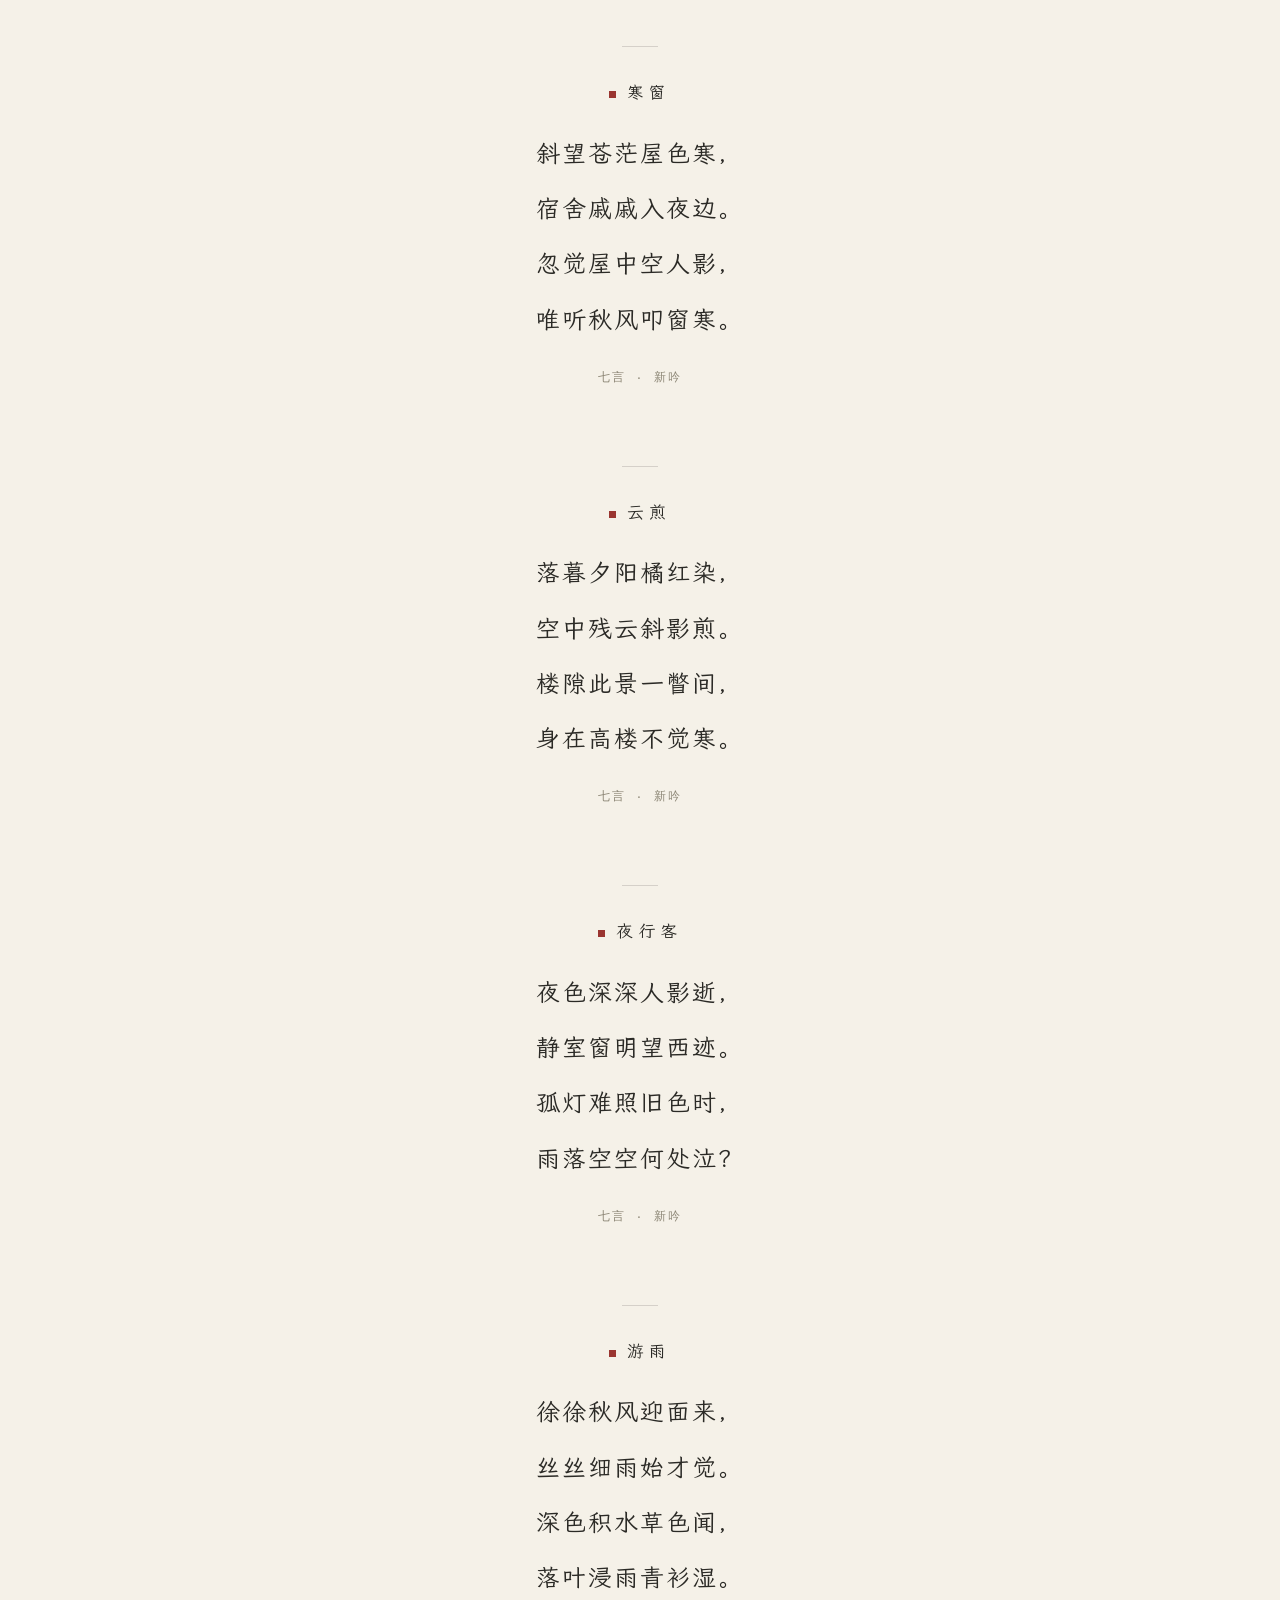
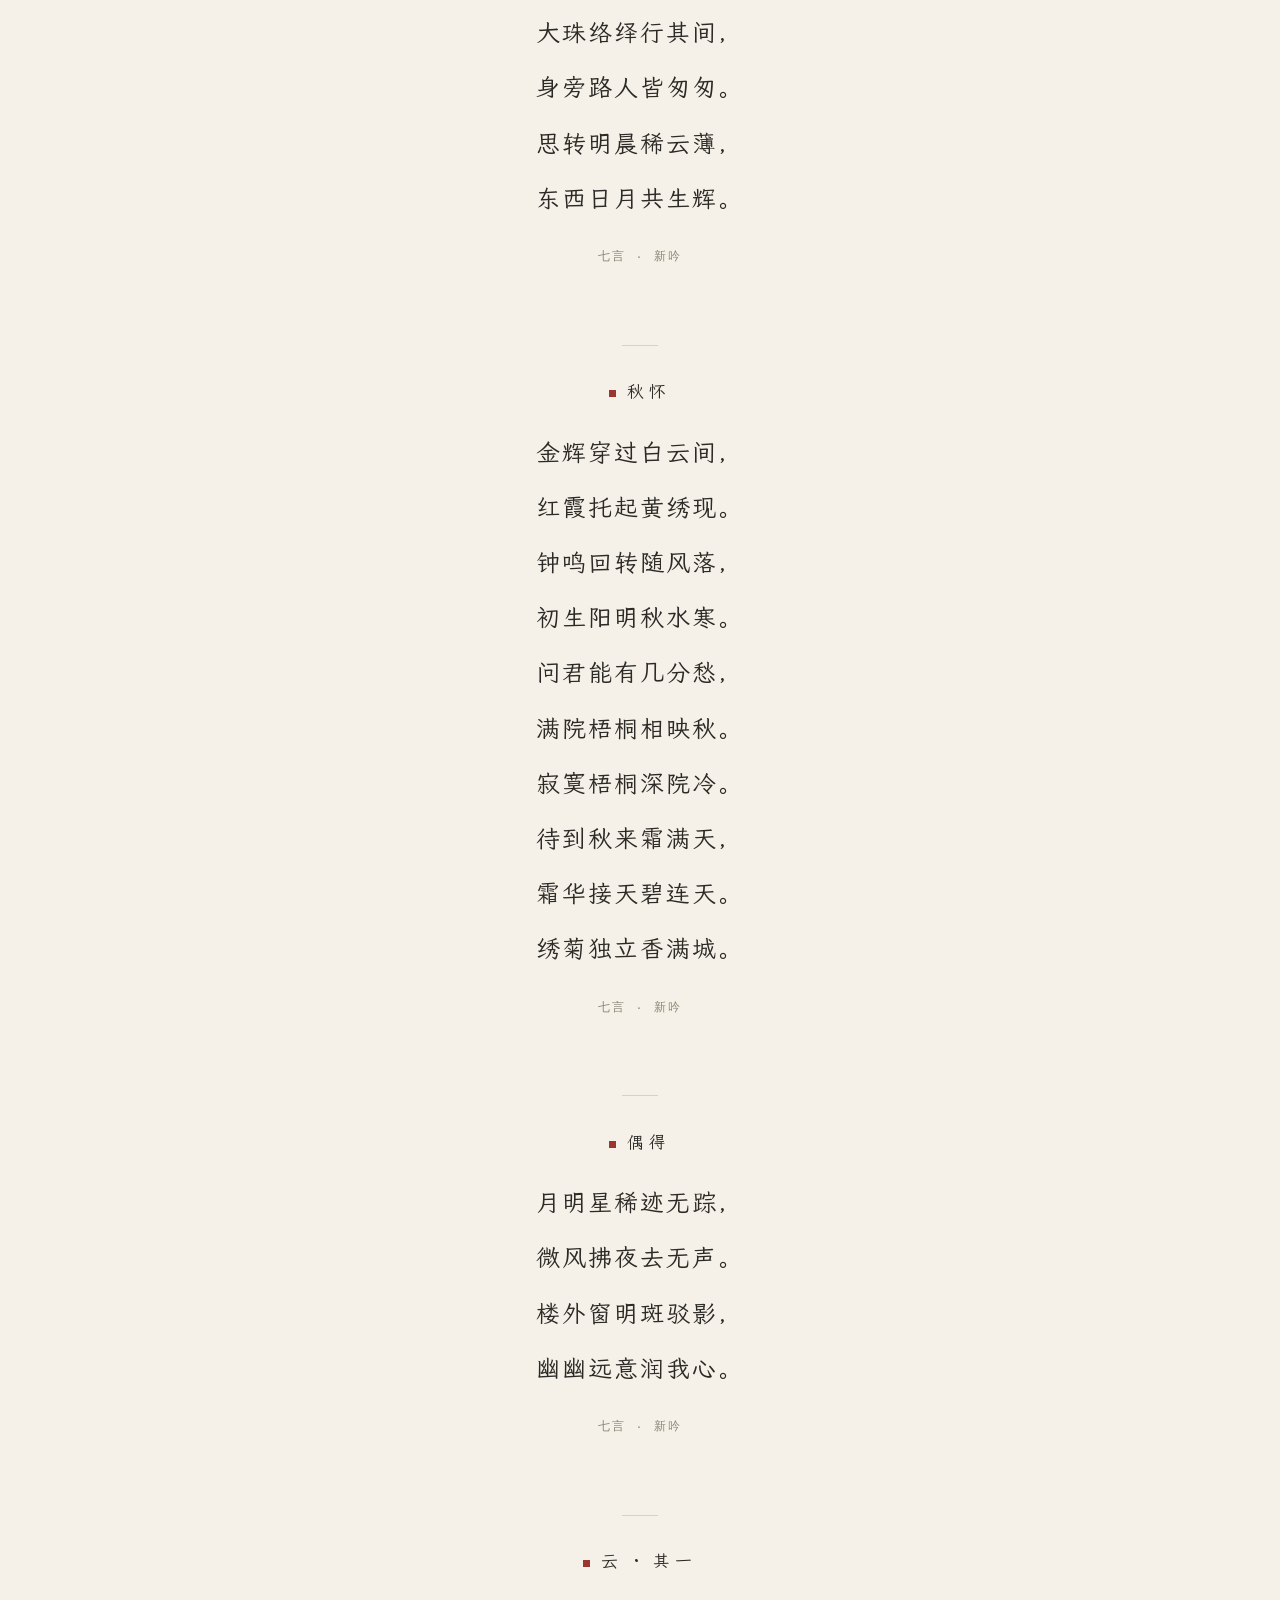
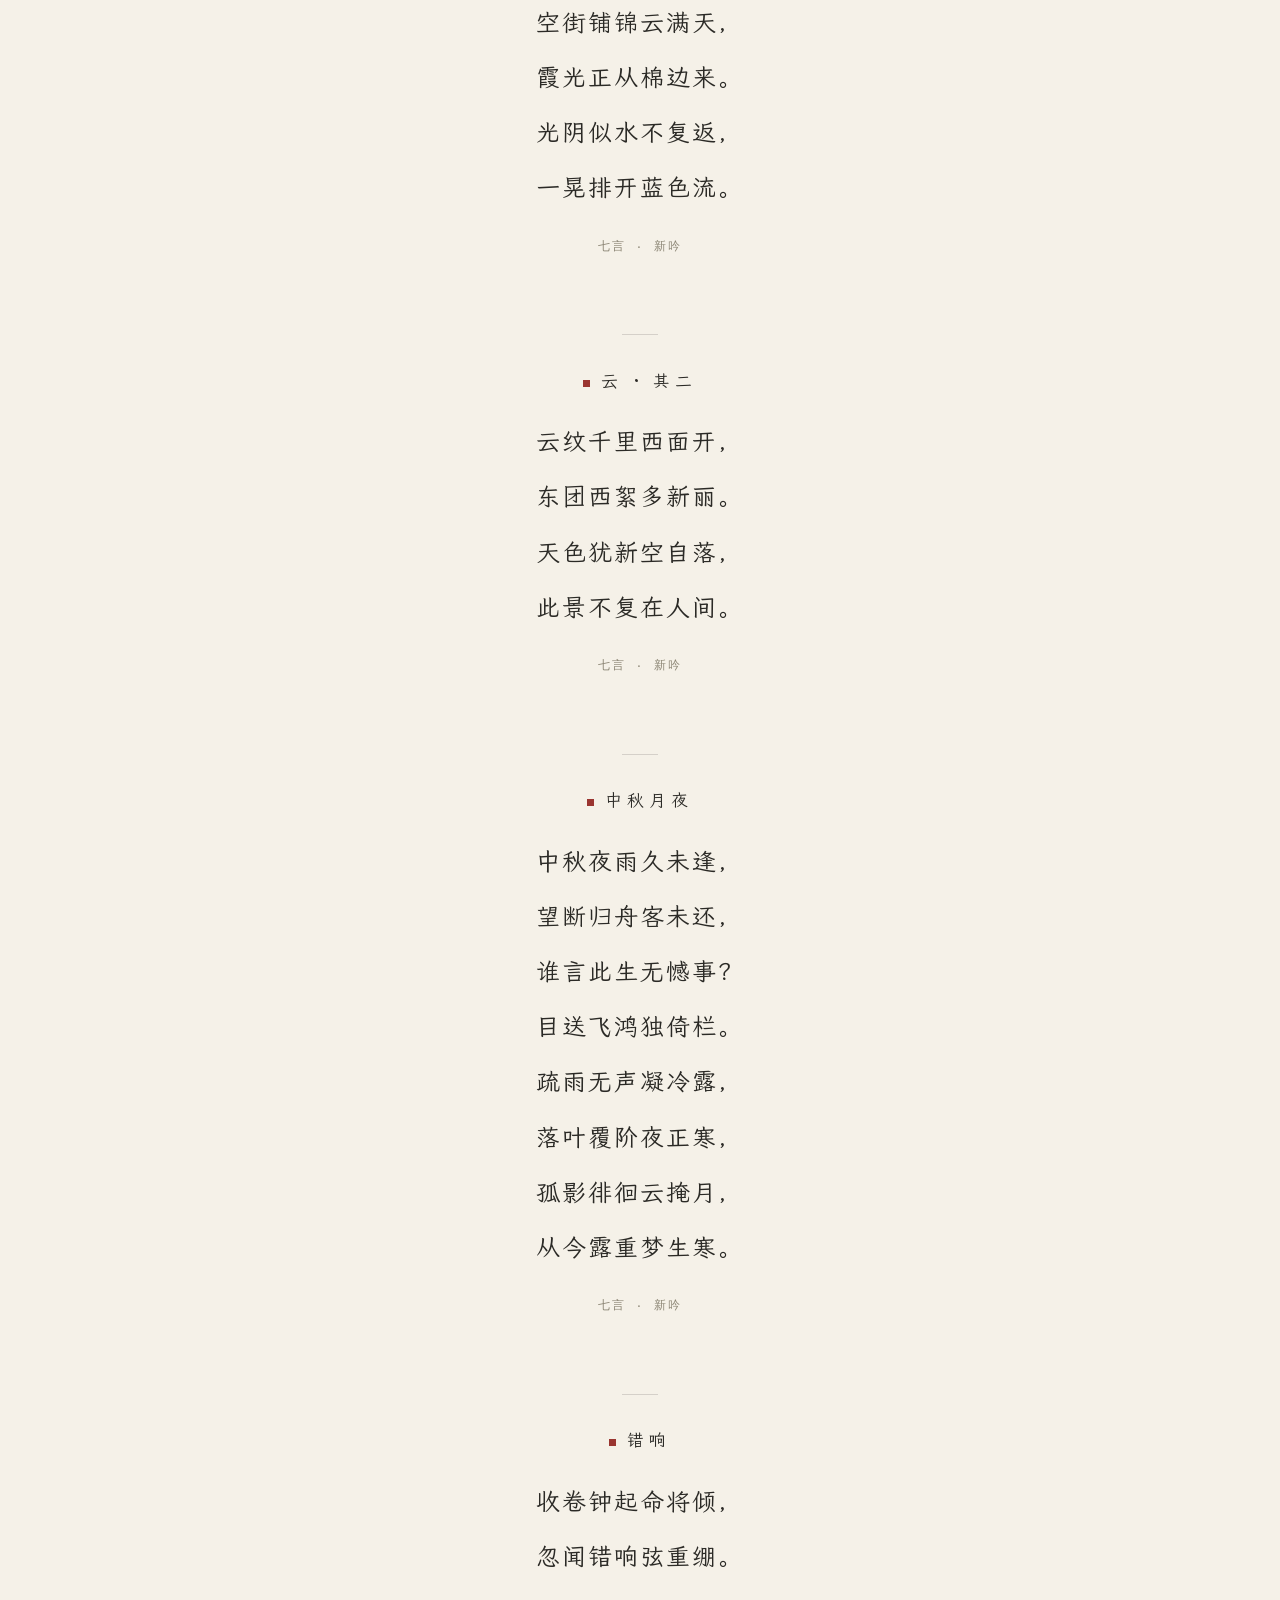
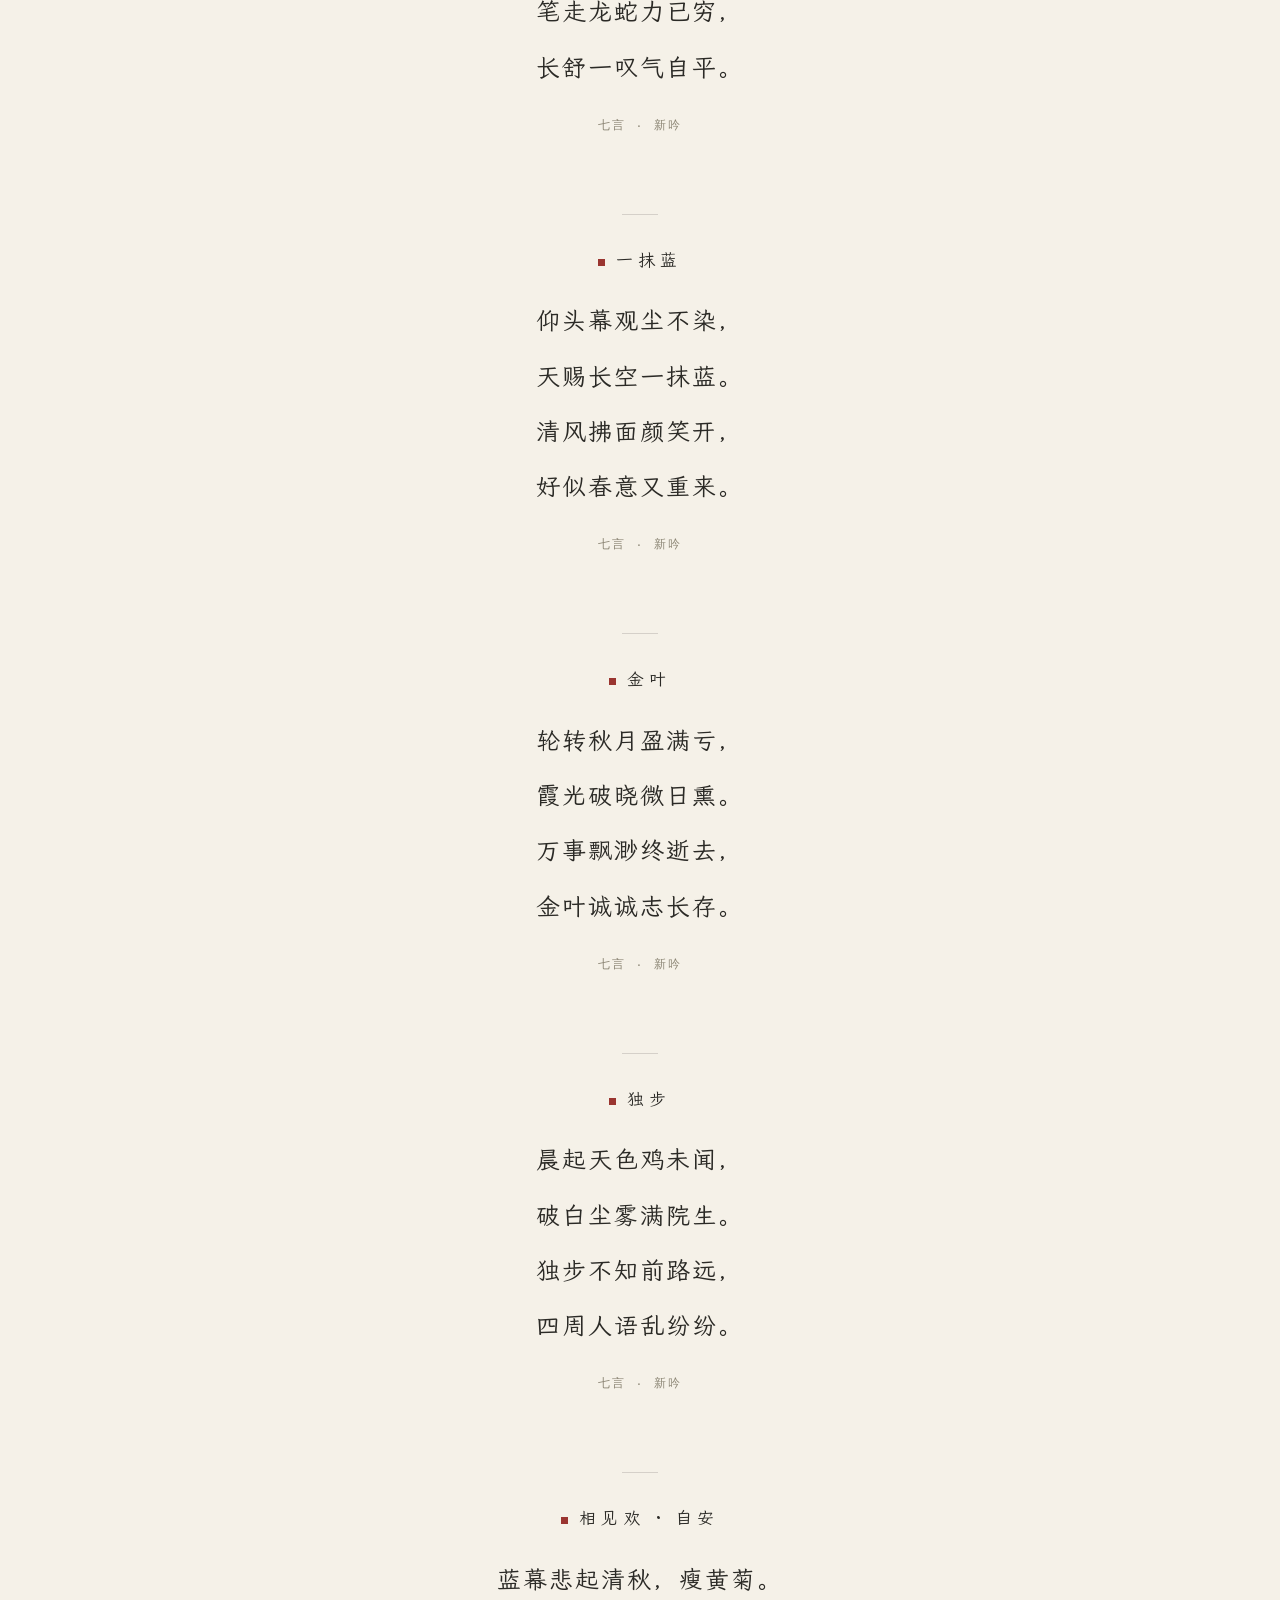
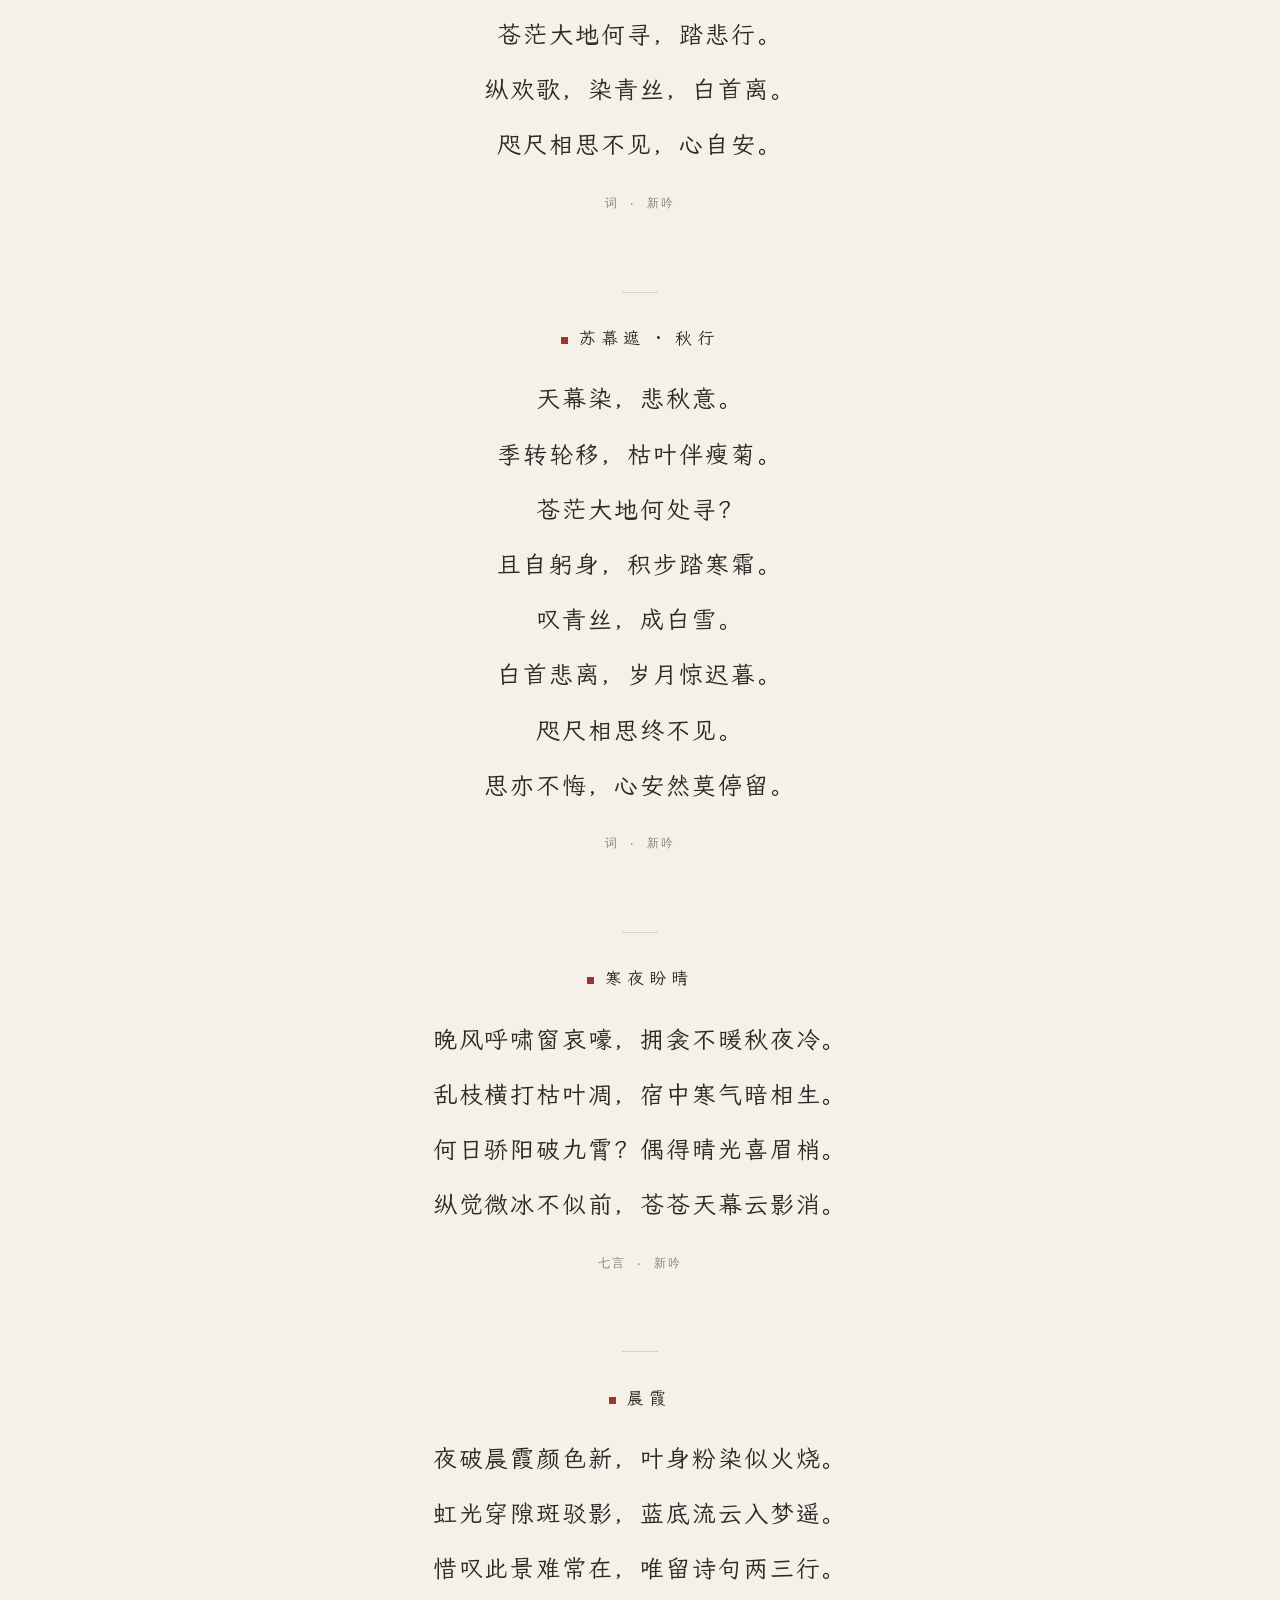
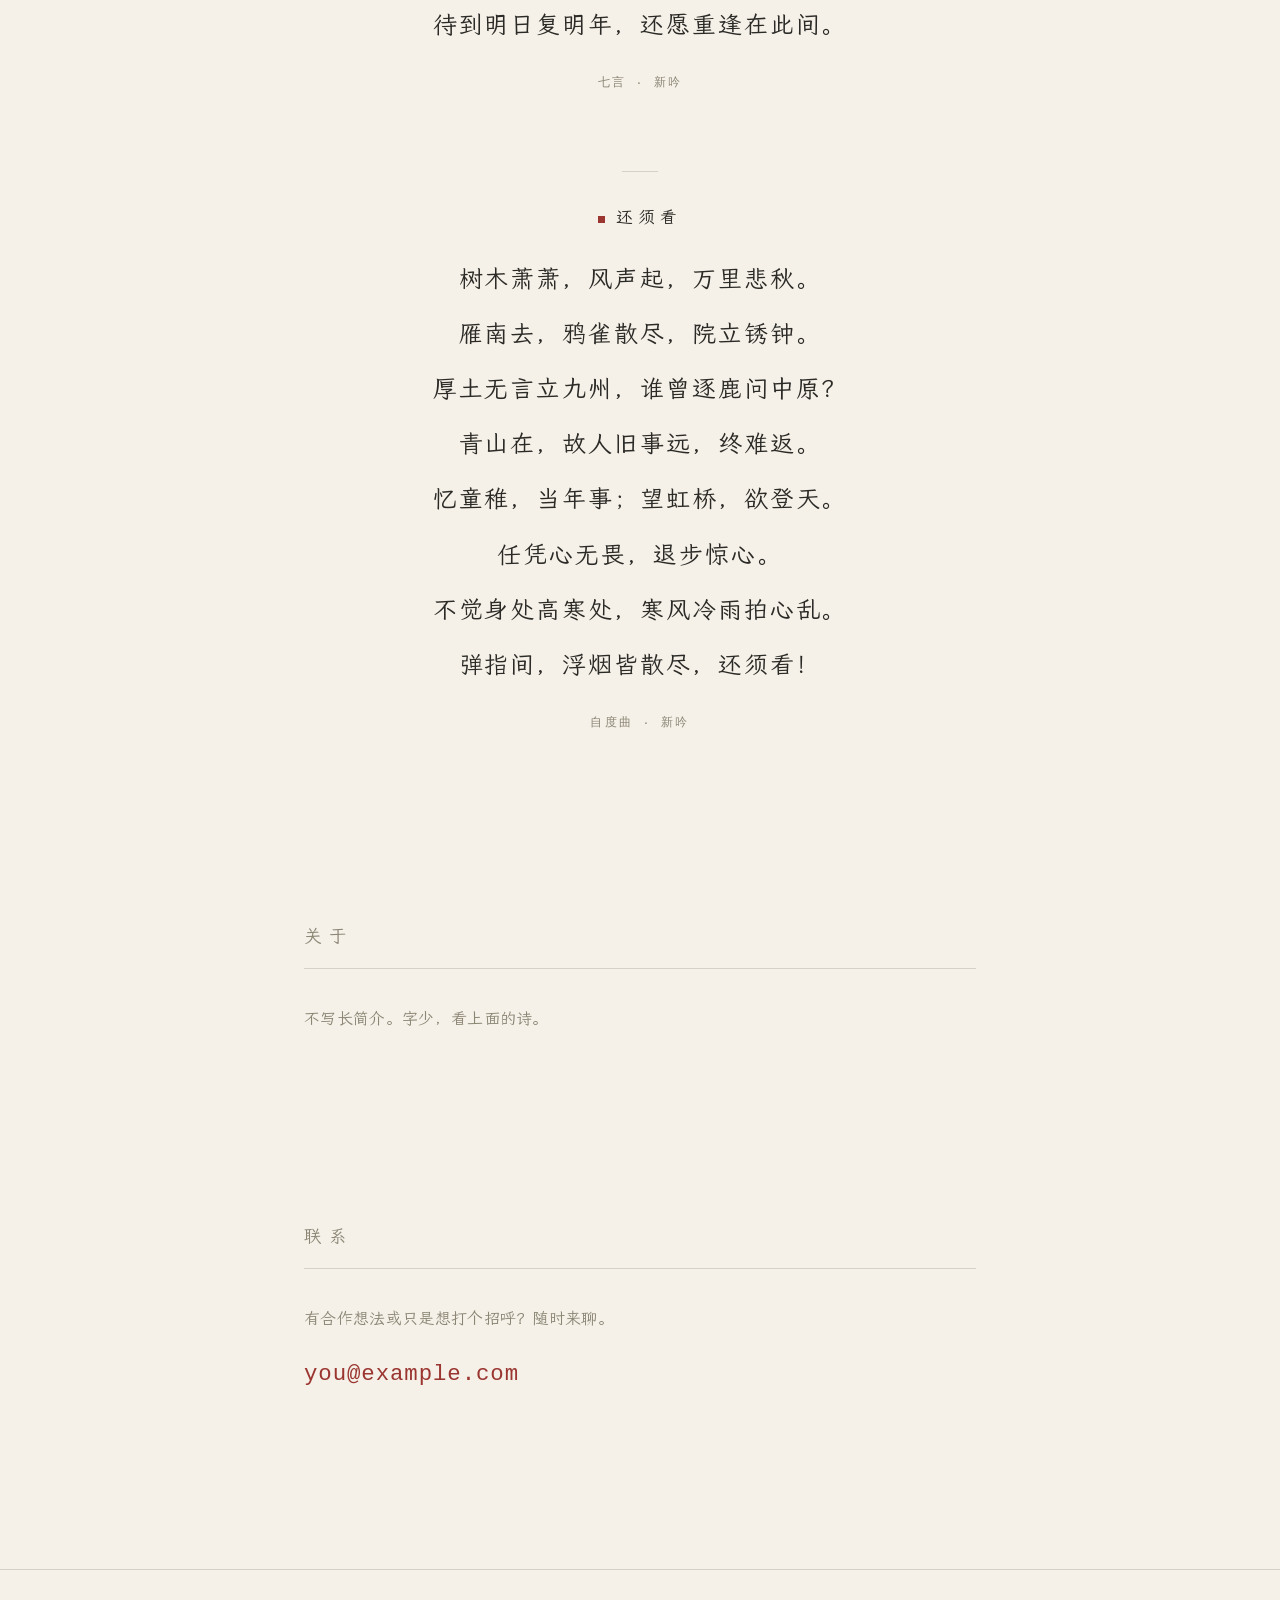
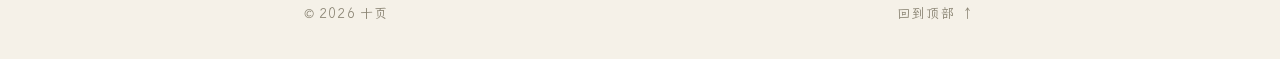
==== commit 6f1fdfc0: "五言改回两行一行放得下；诗间留白收紧" ====
--- a/index.html
+++ b/index.html
@@ -9,7 +9,7 @@
   <title>十页 · 日常诗集</title>
   <!-- LXGW 文楷（SIL OFL 1.1）：自托管，只保留本页用到的字，约 93 KB -->
   <link rel="stylesheet" href="fonts.css" />
-  <link rel="stylesheet" href="styles.css?v=20261122e" />
+  <link rel="stylesheet" href="styles.css?v=20261122f" />
 </head>
 <body>
   <!-- 顶部导航 -->
--- a/styles.css
+++ b/styles.css
@@ -206,7 +206,7 @@
 /* ---------- 日常诗集：全页重心 ---------- */
 .poems__list {
   display: grid;
-  gap: 3.4rem;
+  gap: 2.6rem;
   padding-top: 0.4rem;
 }
 .poem-entry {
@@ -221,7 +221,7 @@
   width: 2.2rem;
   height: 1px;
   background: var(--line);
-  margin: 0 auto 2.6rem;
+  margin: 0 auto 1.9rem;
 }
 .poem-entry__title {
   font-size: 1.05rem;
@@ -253,10 +253,10 @@
 .poem-entry__body .line { display: block; }
 
 .poem-entry--short .poem-entry__body {
-  font-size: clamp(1.35rem, 5.6vw, 1.9rem);
-  letter-spacing: 0.34em;
+  font-size: clamp(1.1rem, 4.7vw, 1.45rem);
+  letter-spacing: 0.1em;
   line-height: 2.4;
-  text-indent: 0.34em;   /* 抵消末字右侧多出的字距，视觉才真正居中 */
+  text-indent: 0.1em;   /* 抵消末字右侧多出的字距，视觉才真正居中 */
 }
 
 .poem-entry__meta {
@@ -352,7 +352,7 @@
 
   /* 手机上再挤一点，让 16 字左右的一行尽量不断 */
   .poem-entry__body { letter-spacing: 0.05em; line-height: 2.15; }
-  .poems__list { gap: 2.9rem; }
+  .poems__list { gap: 2.2rem; }
 
   .nav__menu {
     position: absolute;
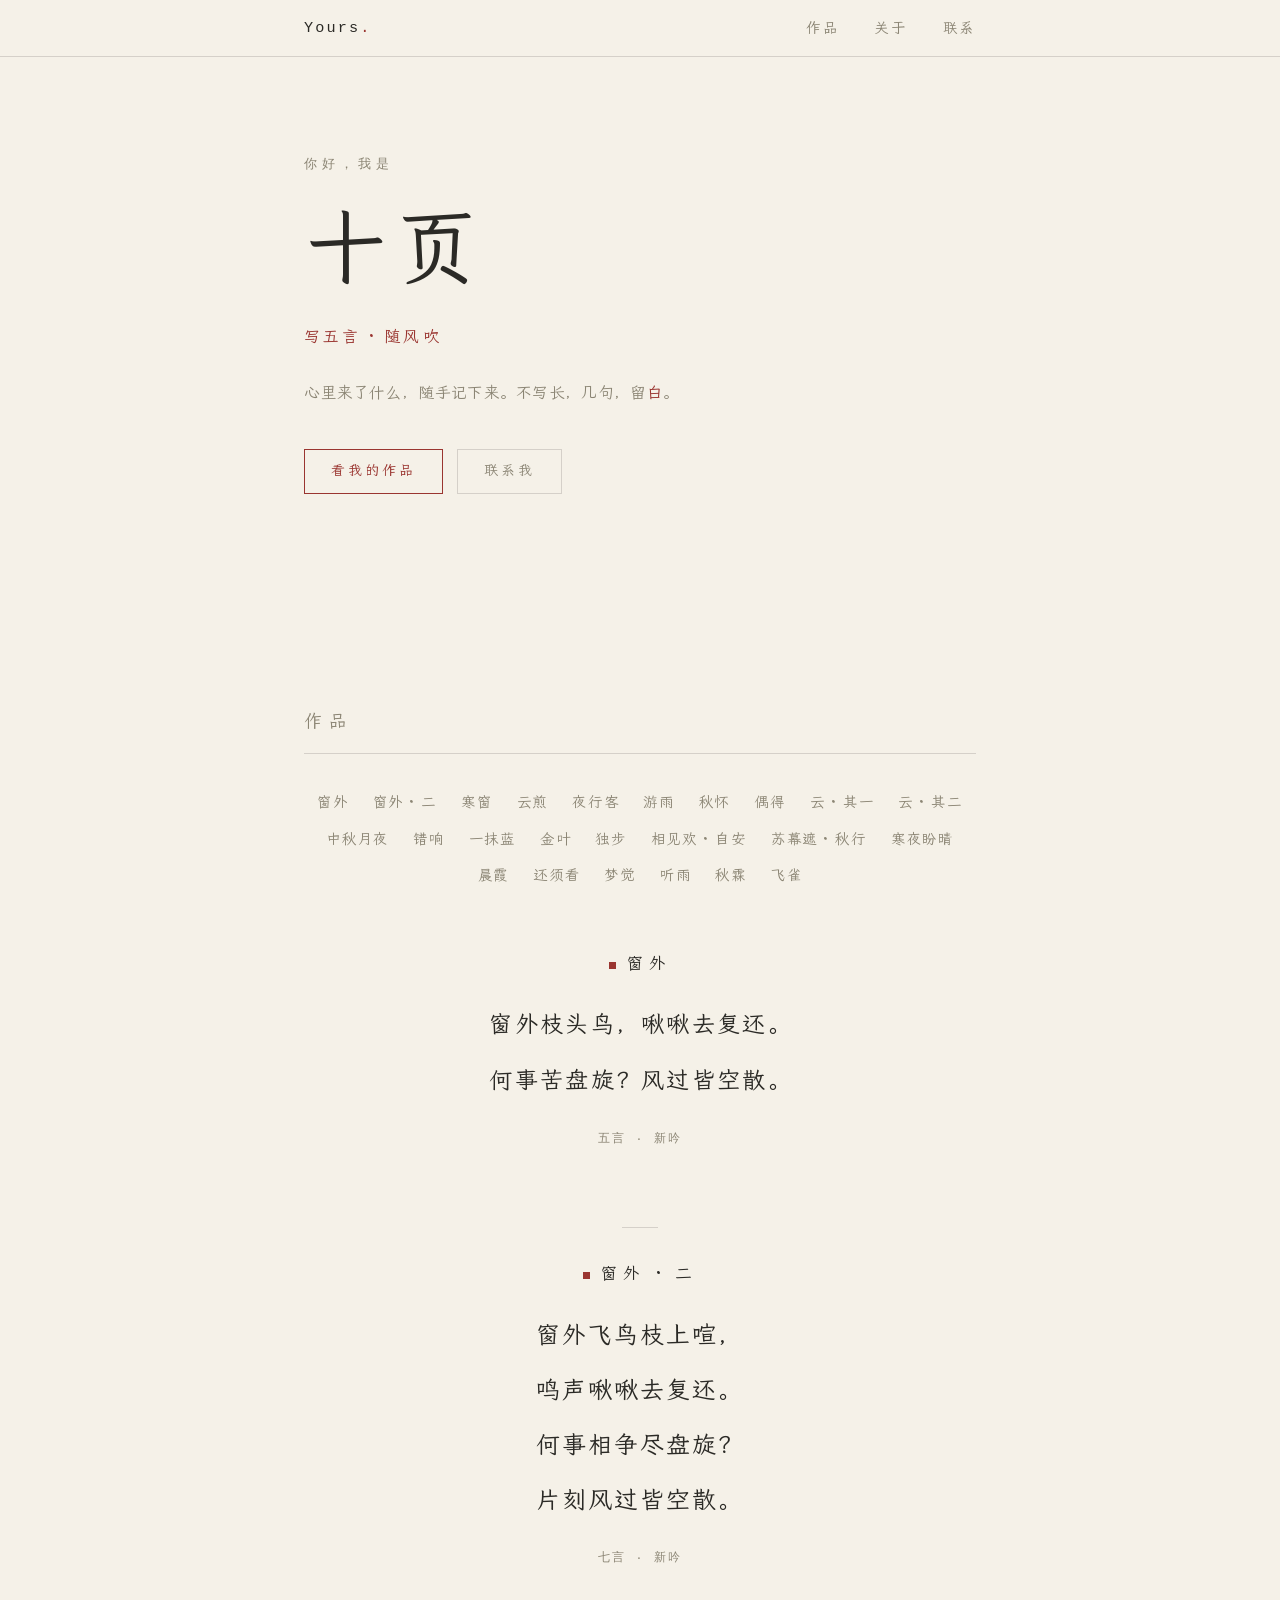
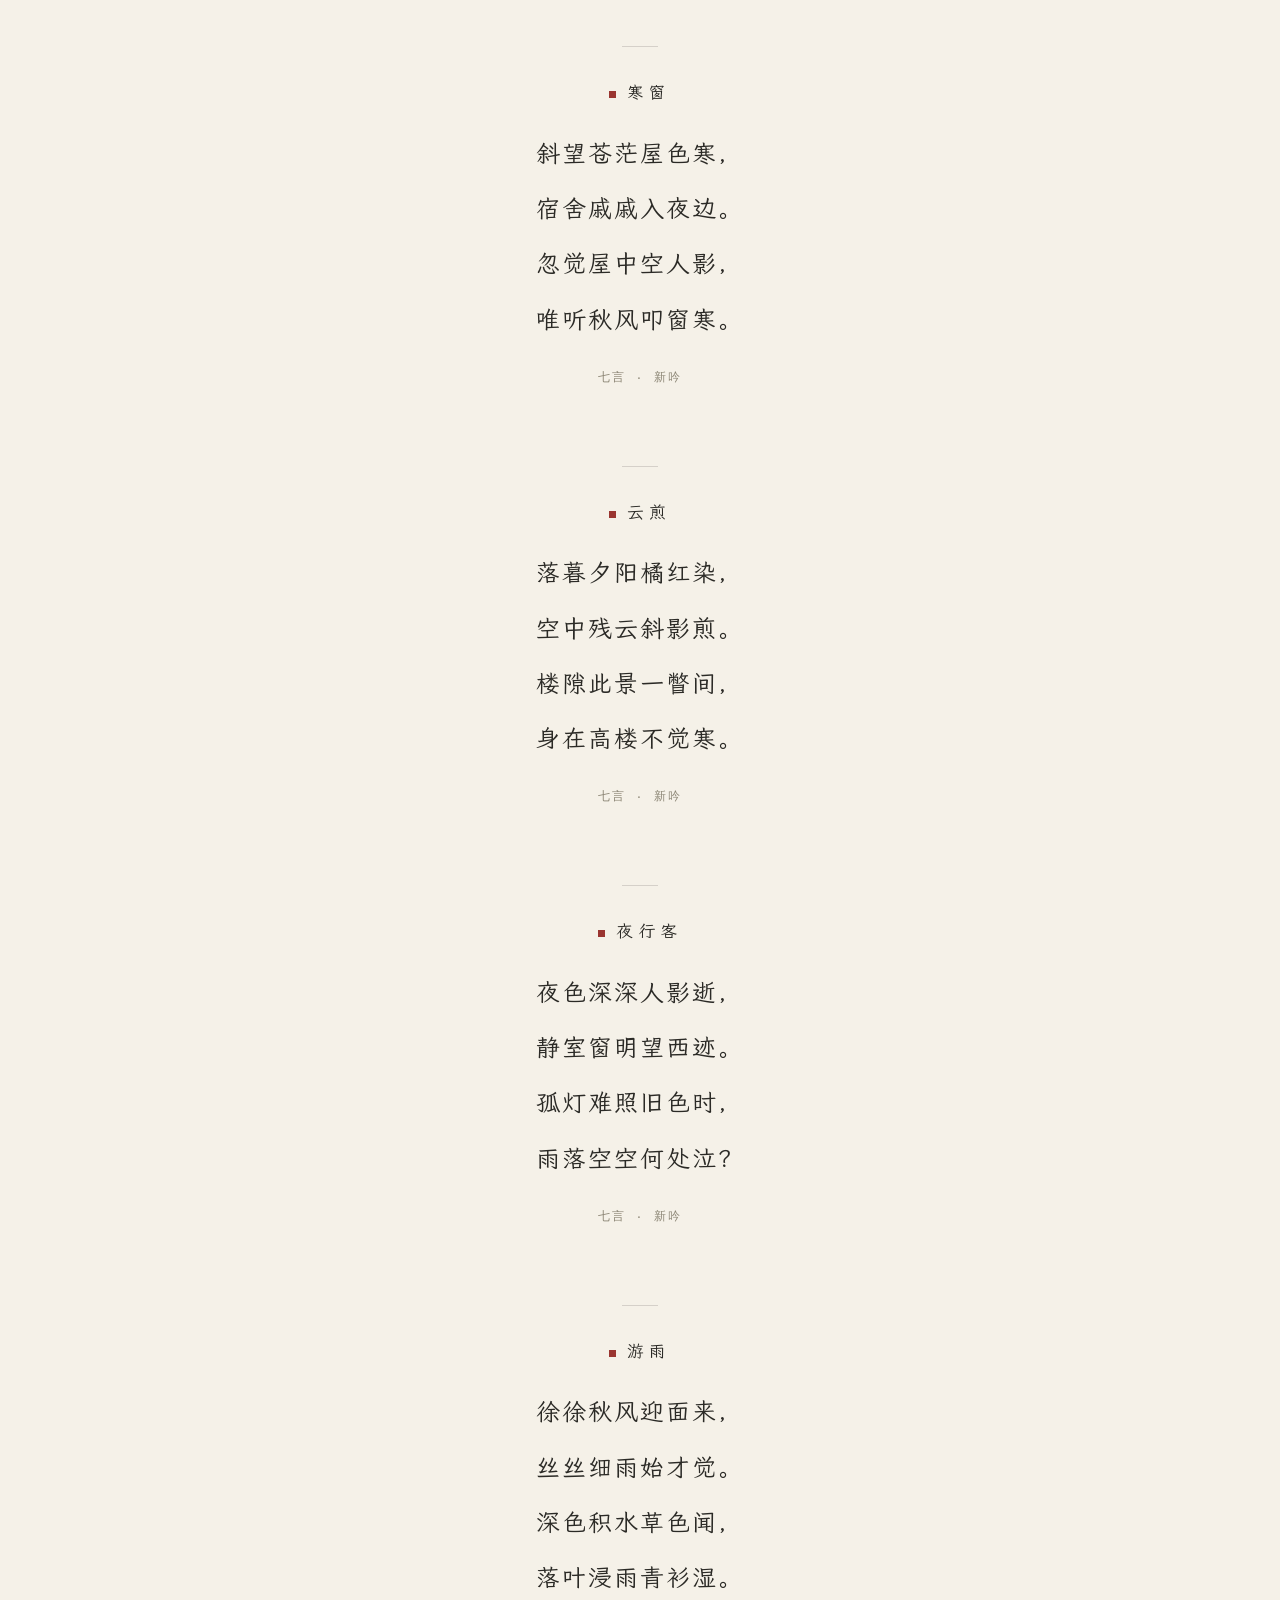
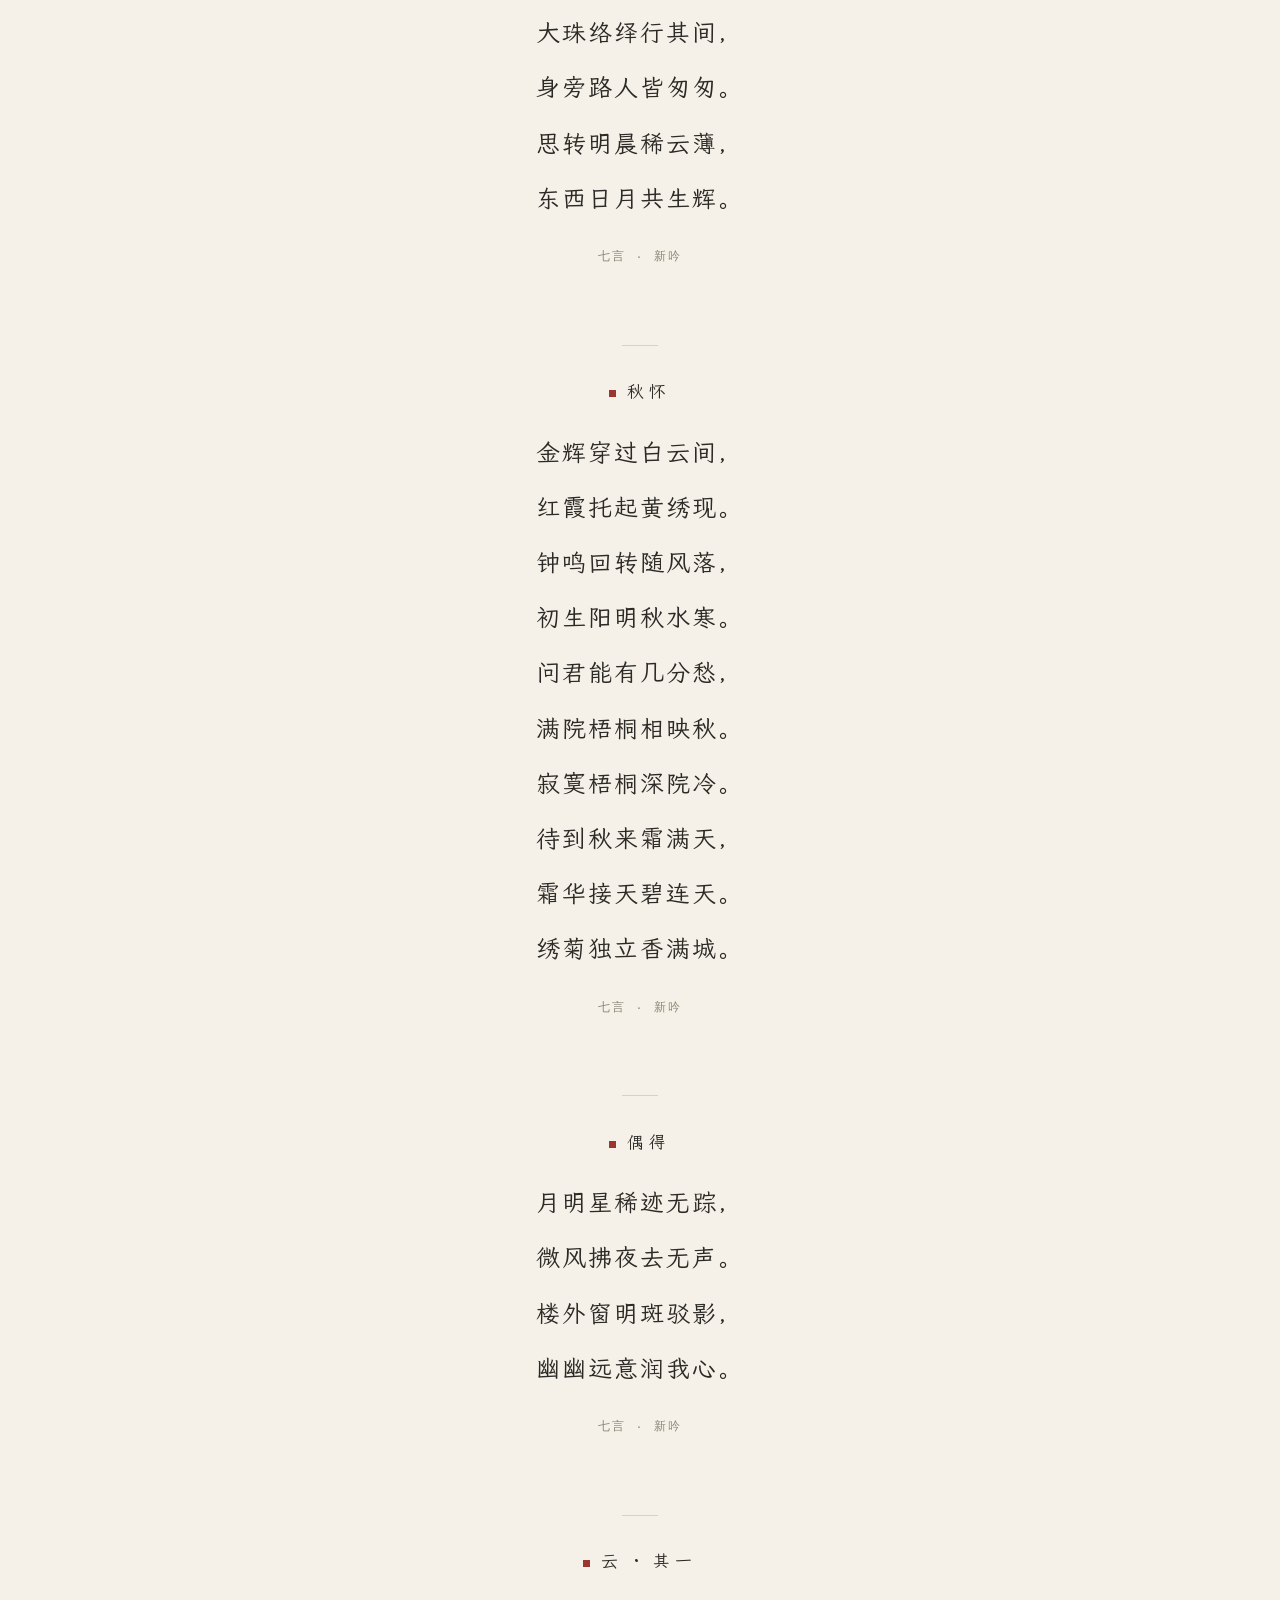
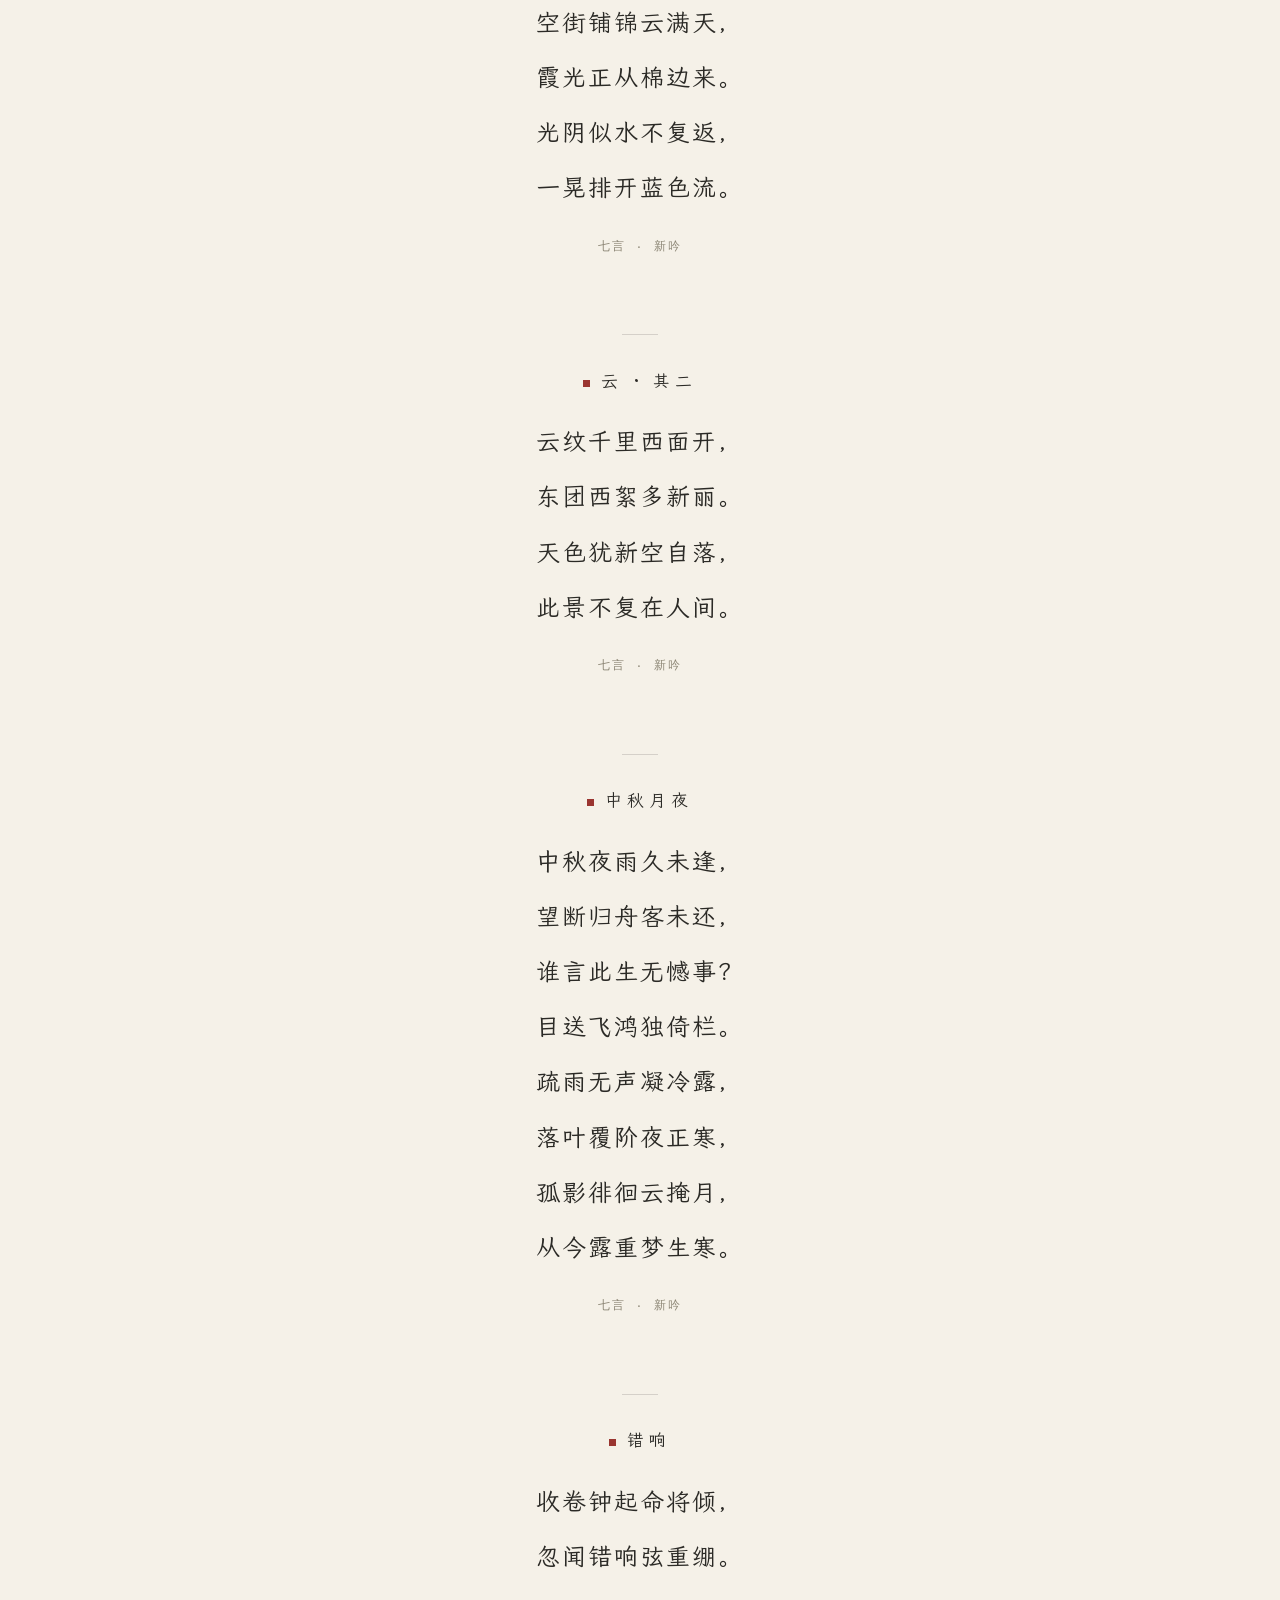
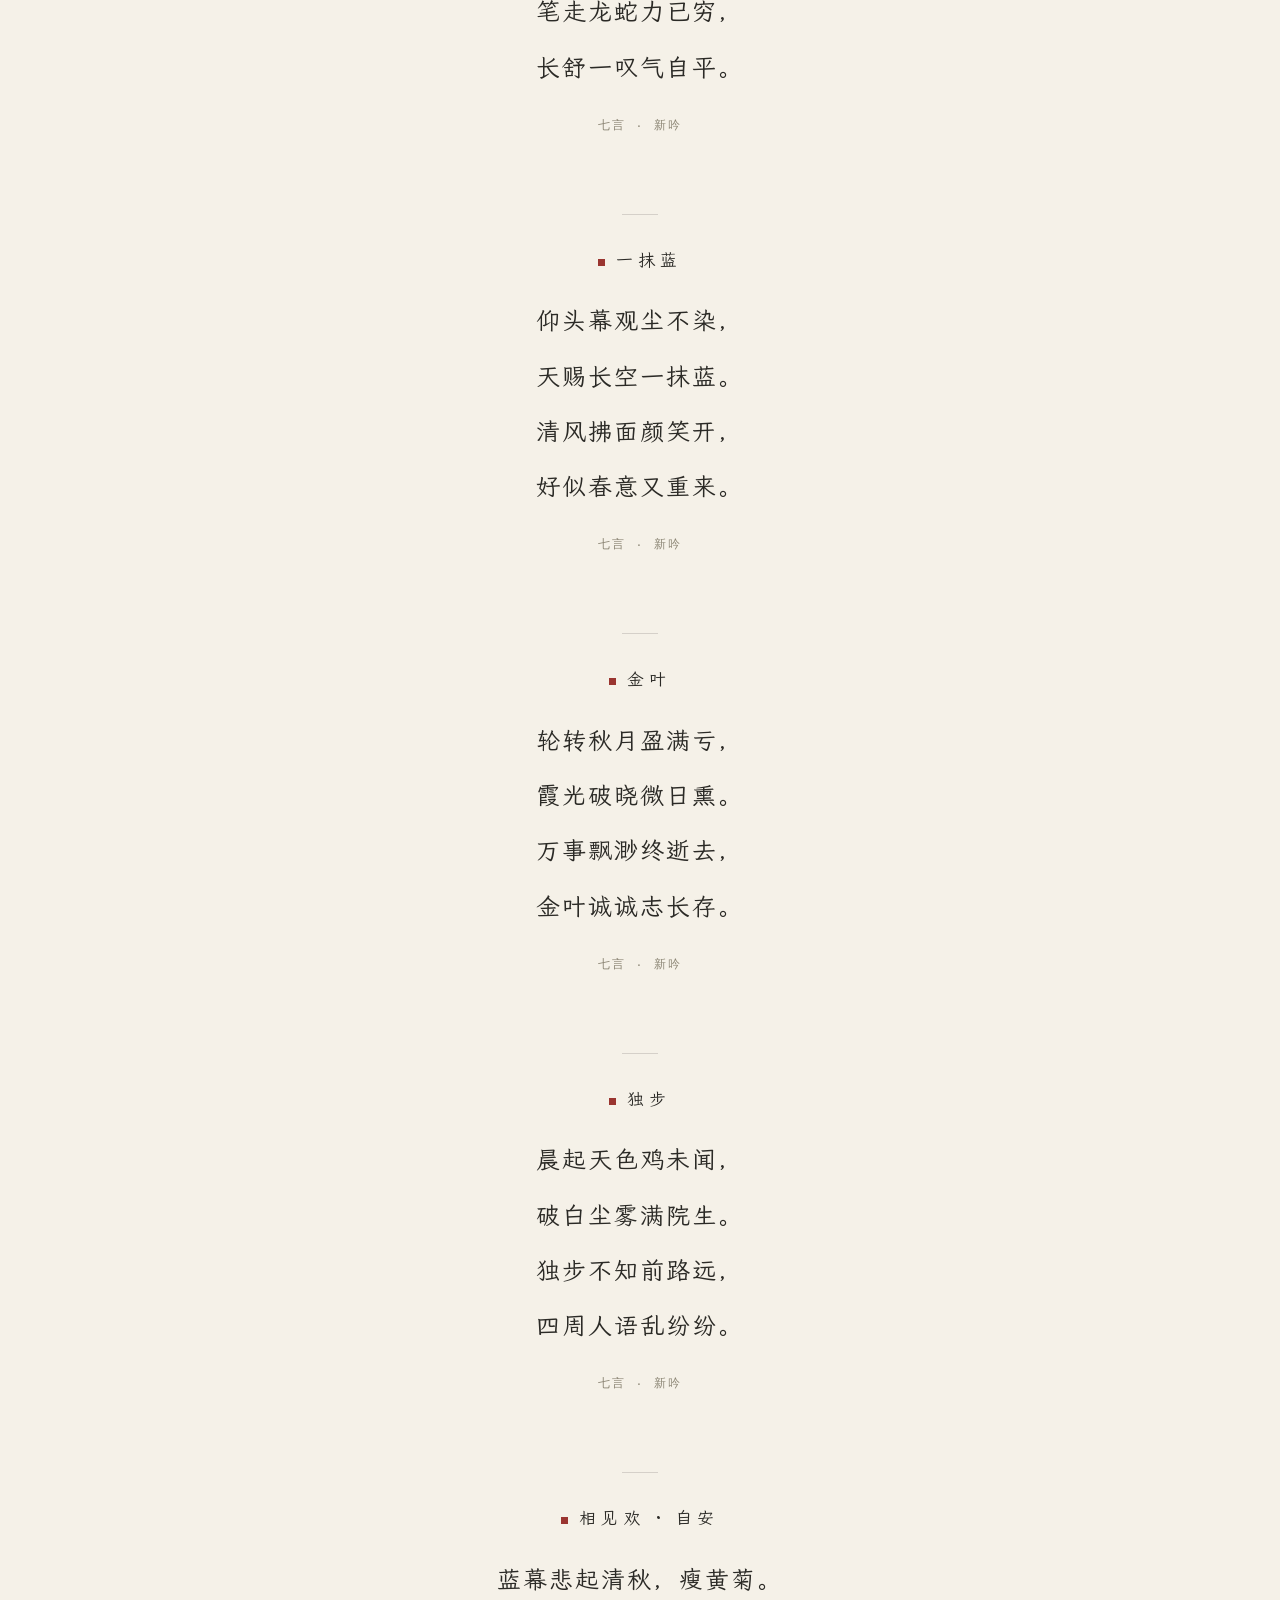
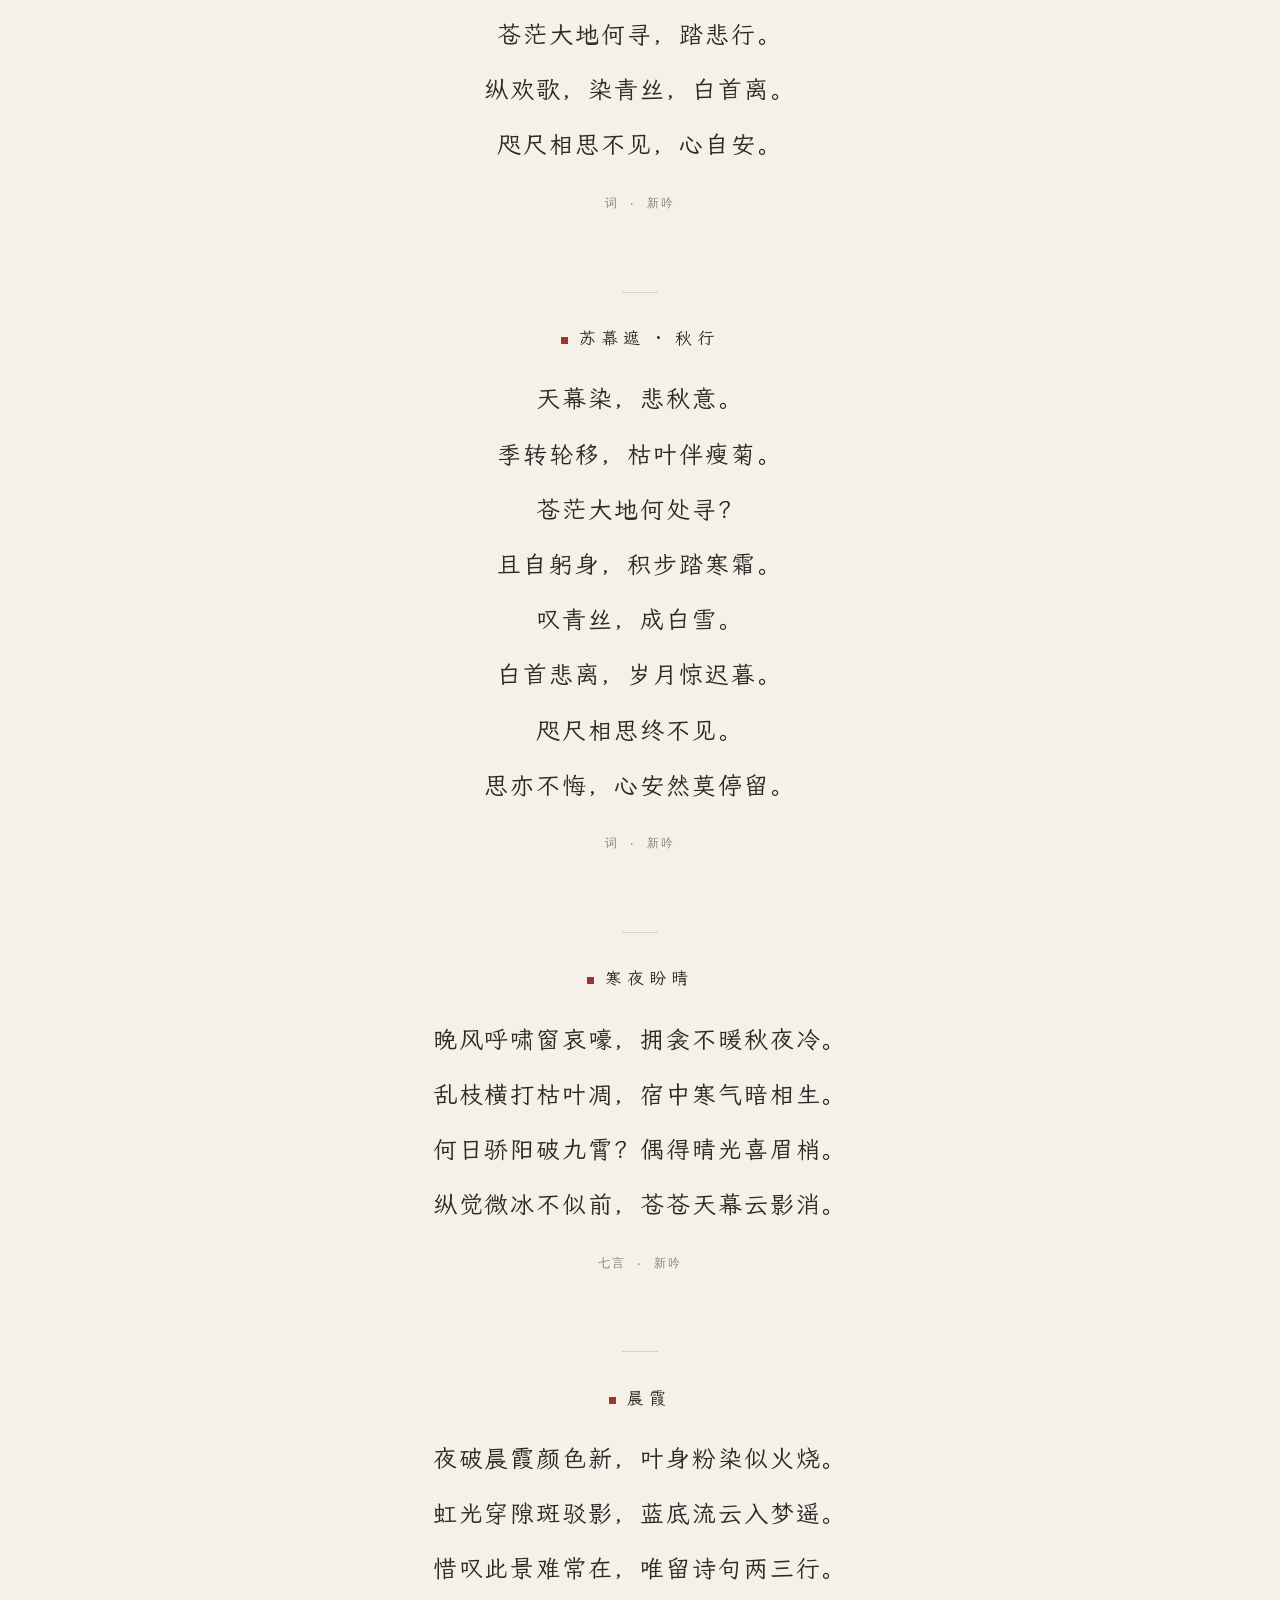
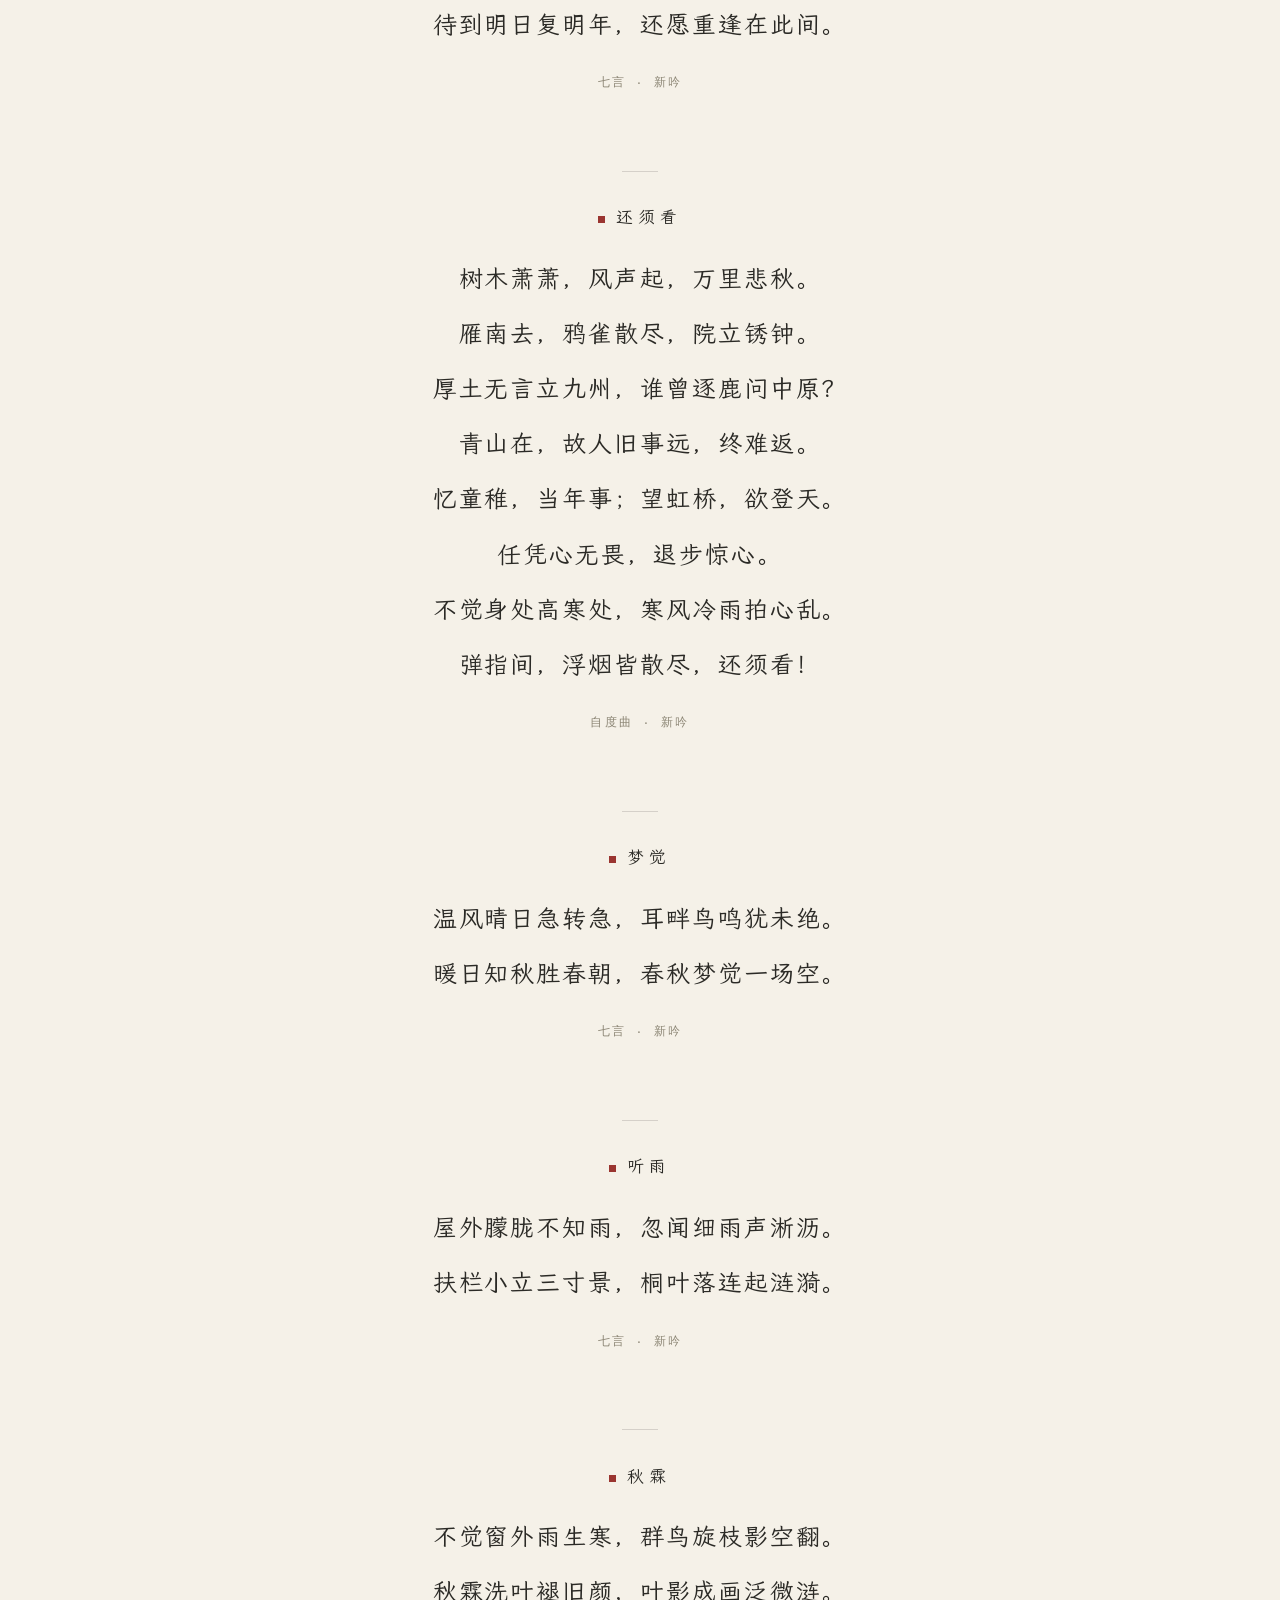
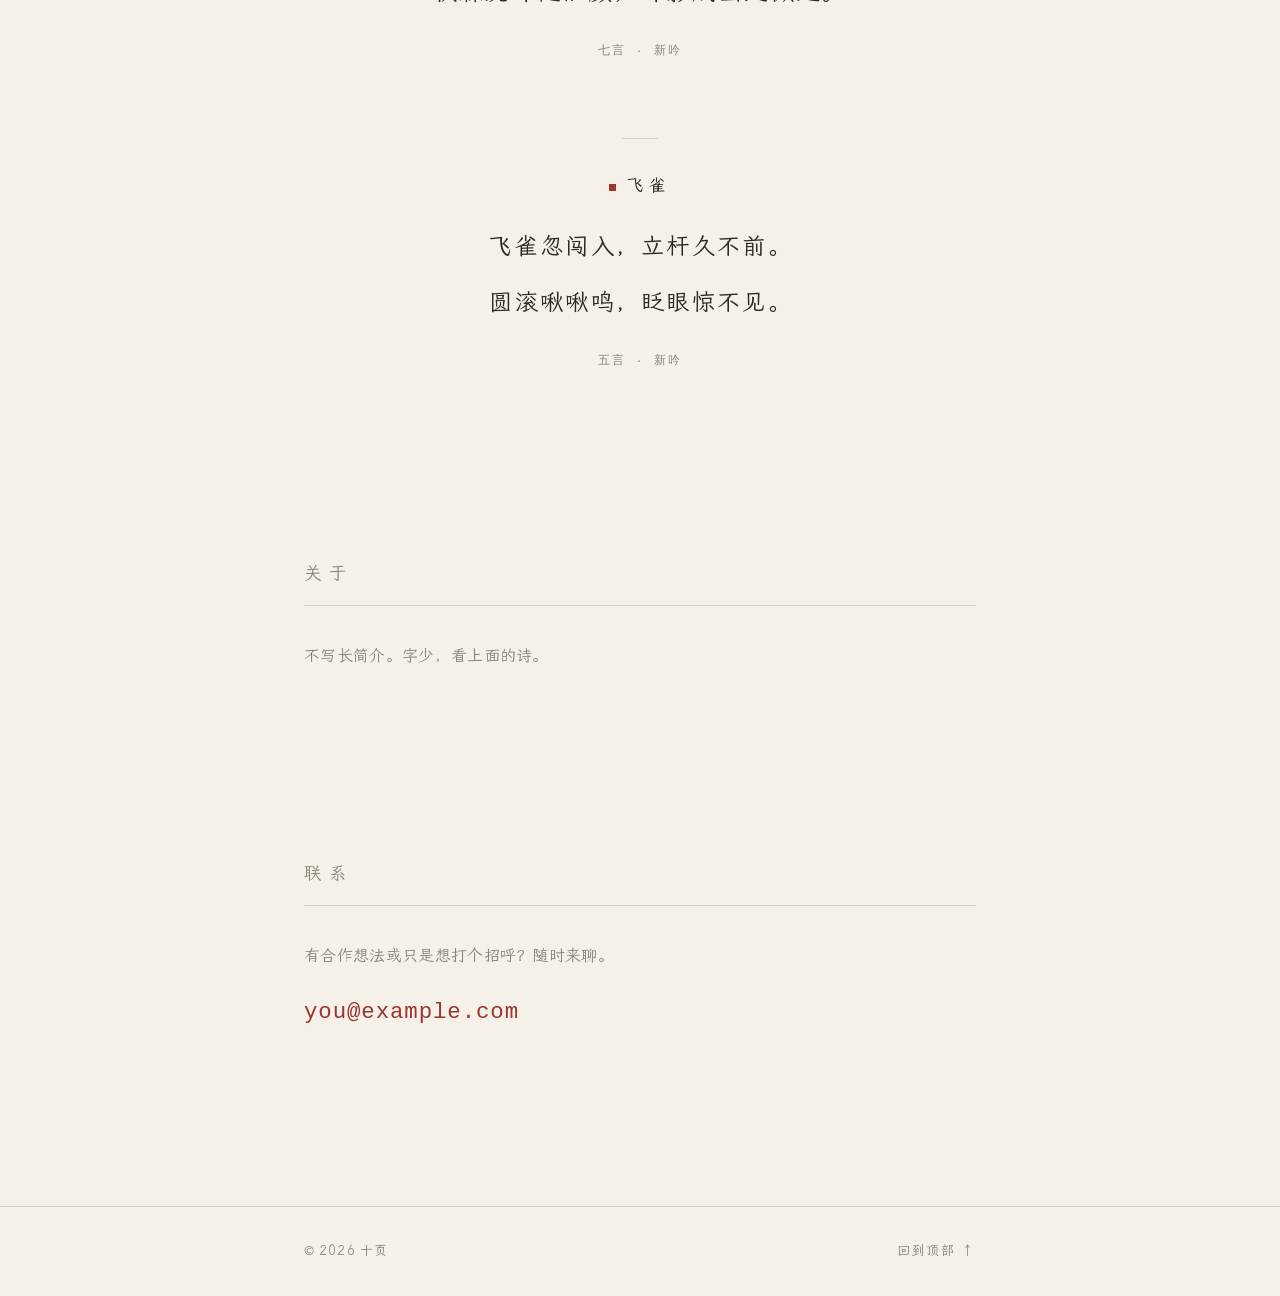
==== commit b0b34d0f: "加《梦觉》《听雨》《秋霖》《飞雀》，补字体分片" ====
--- a/index.html
+++ b/index.html
@@ -70,6 +70,10 @@
         <a href="#寒夜盼晴">寒夜盼晴</a>
         <a href="#晨霞">晨霞</a>
         <a href="#还须看">还须看</a>
+        <a href="#梦觉">梦觉</a>
+        <a href="#听雨">听雨</a>
+        <a href="#秋霖">秋霖</a>
+        <a href="#飞雀">飞雀</a>
       </nav>
       <div class="poems__list">
         <article id="窗外" class="poem-entry poem-entry--short reveal">
@@ -292,6 +296,38 @@
           </p>
           <p class="poem-entry__meta">自度曲 · 新吟</p>
         </article>
+        <article id="梦觉" class="poem-entry reveal">
+          <h3 class="poem-entry__title"><a href="#梦觉">梦觉</a></h3>
+          <p class="poem-entry__body">
+            <span class="line">温风晴日急转急，耳畔鸟鸣犹未绝。</span>
+            <span class="line">暖日知秋胜春朝，春秋梦觉一场空。</span>
+          </p>
+          <p class="poem-entry__meta">七言 · 新吟</p>
+        </article>
+        <article id="听雨" class="poem-entry reveal">
+          <h3 class="poem-entry__title"><a href="#听雨">听雨</a></h3>
+          <p class="poem-entry__body">
+            <span class="line">屋外朦胧不知雨，忽闻细雨声淅沥。</span>
+            <span class="line">扶栏小立三寸景，桐叶落连起涟漪。</span>
+          </p>
+          <p class="poem-entry__meta">七言 · 新吟</p>
+        </article>
+        <article id="秋霖" class="poem-entry reveal">
+          <h3 class="poem-entry__title"><a href="#秋霖">秋霖</a></h3>
+          <p class="poem-entry__body">
+            <span class="line">不觉窗外雨生寒，群鸟旋枝影空翻。</span>
+            <span class="line">秋霖洗叶褪旧颜，叶影成画泛微涟。</span>
+          </p>
+          <p class="poem-entry__meta">七言 · 新吟</p>
+        </article>
+        <article id="飞雀" class="poem-entry poem-entry--short reveal">
+          <h3 class="poem-entry__title"><a href="#飞雀">飞雀</a></h3>
+          <p class="poem-entry__body">
+            <span class="line">飞雀忽闯入，立杆久不前。</span>
+            <span class="line">圆滚啾啾鸣，眨眼惊不见。</span>
+          </p>
+          <p class="poem-entry__meta">五言 · 新吟</p>
+        </article>
         <!-- 再加一首：复制上面整个 <article class="poem-entry">…</article> 块，改成你的新诗 -->
       </div>
     </section>
--- a/fonts.css
+++ b/fonts.css
@@ -1,9 +1,13 @@
 /* LXGW 文楷 · SIL OFL 1.1（见 fonts/OFL.txt）· 按本页用字裁剪并自托管 */
 @font-face{font-family:'LXGW WenKai';font-style:normal;font-weight:400;font-display:swap;src:url('./fonts/lxgwwenkai-regular-subset-33.woff2') format('woff2');unicode-range:U+8e2d-8e31, U+8e34-8e35, U+8e39-8e3a, U+8e3d, U+8e40-8e42, U+8e47, U+8e49-8e4b, U+8e50-8e53, U+8e59-8e5a, U+8e5f-8e60, U+8e64, U+8e69, U+8e6c, U+8e70, U+8e74, U+8e76, U+8e7a-8e7c, U+8e7f, U+8e84-8e85, U+8e87, U+8e89, U+8e8b, U+8e8d, U+8e8f-8e90, U+8e94, U+8e99, U+8e9c, U+8e9e, U+8eaa, U+8eac, U+8eb0, U+8eb6, U+8ec0, U+8ec6, U+8eca-8ece, U+8ed2, U+8eda, U+8edf, U+8ee2, U+8eeb, U+8ef8, U+8efb-8efe, U+8f03, U+8f09, U+8f0b, U+8f12-8f15, U+8f1b, U+8f1d, U+8f1f, U+8f29-8f2a, U+8f2f, U+8f36, U+8f38, U+8f3b, U+8f3e-8f3f, U+8f44-8f45, U+8f49, U+8f4d-8f4e, U+8f5f, U+8f6b, U+8f6d, U+8f71-8f73, U+8f75-8f76, U+8f78-8f7a, U+8f7c, U+8f7e, U+8f81-8f82, U+8f84, U+8f87, U+8f8a-8f8b, U+8f8d-8f8f, U+8f94-8f95, U+8f97-8f9a, U+8fa6, U+8fad-8faf, U+8fb2, U+8fb5-8fb7, U+8fba-8fbc, U+8fbf, U+8fc2, U+8fcb, U+8fcd, U+8fd3, U+8fd5, U+8fd7, U+8fda;}
 @font-face{font-family:'LXGW WenKai';font-style:normal;font-weight:400;font-display:swap;src:url('./fonts/lxgwwenkai-regular-subset-37.woff2') format('woff2');unicode-range:U+8869-886a, U+886e-886f, U+8872, U+8879, U+887d-887f, U+8882, U+8884-8886, U+8888, U+888f, U+8892-8893, U+889b, U+88a2, U+88a4, U+88a6, U+88a8, U+88aa, U+88ae, U+88b1, U+88b4, U+88b7, U+88bc, U+88c0, U+88c6-88c9, U+88ce-88cf, U+88d1-88d3, U+88d8, U+88db-88dd, U+88df, U+88e1-88e3, U+88e5, U+88e8, U+88ec, U+88f0-88f1, U+88f3-88f4, U+88fc-88fe, U+8900, U+8902, U+8906-8907, U+8909-890c, U+8912-8915, U+8918-891b, U+8921, U+8925, U+892b, U+8930, U+8932, U+8934, U+8936, U+893b, U+893d, U+8941, U+894c, U+8955-8956, U+8959, U+895c, U+895e-8960, U+8966, U+896a, U+896c, U+896f-8970, U+8972, U+897b, U+897e, U+8980, U+8983, U+8985, U+8987-8988, U+898c, U+898f, U+8993, U+8997, U+899a, U+89a1, U+89a7, U+89a9-89aa, U+89b2-89b3, U+89b7, U+89c0, U+89c7, U+89ca-89cc, U+89ce-89d1, U+89d6, U+89da, U+89dc, U+89de, U+89e5, U+89e7, U+89eb, U+89ef, U+89f1, U+89f3-89f4, U+89f8, U+89ff, U+8a01;}
+@font-face{font-family:'LXGW WenKai';font-style:normal;font-weight:400;font-display:swap;src:url('./fonts/lxgwwenkai-regular-subset-43.woff2') format('woff2');unicode-range:U+7ffa, U+7ffe, U+8004, U+8006, U+800b, U+800e, U+8011-8012, U+8014, U+8016, U+8018-8019, U+801c, U+801e, U+8026-802a, U+8031, U+8034-8035, U+8037, U+8043, U+804b, U+804d, U+8052, U+8056, U+8059, U+805e, U+8061, U+8068-8069, U+806e-8074, U+8076-8078, U+807c-8080, U+8082, U+8084-8085, U+8088, U+808f, U+8093, U+809c, U+809f, U+80ab, U+80ad-80ae, U+80b1, U+80b6-80b8, U+80bc-80bd, U+80c2, U+80c4, U+80ca, U+80cd, U+80d1, U+80d4, U+80d7, U+80d9-80db, U+80dd, U+80e0, U+80e4-80e5, U+80e7-80ed, U+80ef-80f1, U+80f3-80f4, U+80fc, U+8101, U+8104-8105, U+8107-8108, U+810c-810e, U+8112-8115, U+8117-8119, U+811b-811f, U+8121-8130, U+8132-8134, U+8137, U+8139, U+813f-8140, U+8142, U+8146, U+8148;}
 @font-face{font-family:'LXGW WenKai';font-style:normal;font-weight:400;font-display:swap;src:url('./fonts/lxgwwenkai-regular-subset-51.woff2') format('woff2');unicode-range:U+770f, U+7712, U+7714, U+7716, U+7719-771b, U+771e, U+7721-7722, U+7726, U+7728, U+772b-7730, U+7732-7736, U+7739-773a, U+773d-773f, U+7743, U+7746-7747, U+774c-774f, U+7751-7752, U+7758-775a, U+775c-775e, U+7762, U+7765-7766, U+7768-776a, U+776c-776d, U+7771-7772, U+777a, U+777c-777e, U+7780, U+7785, U+7787, U+778b-778d, U+778f-7791, U+7793, U+779e-77a0, U+77a2, U+77a5, U+77ad, U+77af, U+77b4-77b7, U+77bd-77c0, U+77c2, U+77c5, U+77c7, U+77cd, U+77d6-77d7, U+77d9-77da, U+77dd-77de, U+77e7, U+77ea, U+77ec, U+77ef, U+77f8, U+77fb, U+77fd-77fe, U+7800, U+7803, U+7806, U+7809, U+780f-7812, U+7815, U+7817-7818, U+781a-781f, U+7821-7823, U+7825-7827, U+7829, U+782b-7830, U+7832-7833, U+7835, U+7837, U+7839-783c;}
+@font-face{font-family:'LXGW WenKai';font-style:normal;font-weight:400;font-display:swap;src:url('./fonts/lxgwwenkai-regular-subset-58.woff2') format('woff2');unicode-range:U+6ed8-6ed9, U+6edb, U+6edd, U+6edf-6ee0, U+6ee2, U+6ee6, U+6eea, U+6eec, U+6eee-6eef, U+6ef2-6ef3, U+6ef7-6efa, U+6efe, U+6f01, U+6f03, U+6f08-6f09, U+6f15-6f16, U+6f19, U+6f22-6f25, U+6f28-6f2a, U+6f2c-6f2d, U+6f2f, U+6f31-6f32, U+6f36-6f38, U+6f3f, U+6f43-6f46, U+6f48, U+6f4b, U+6f4e-6f4f, U+6f51, U+6f54-6f57, U+6f59-6f5b, U+6f5e-6f5f, U+6f61, U+6f64-6f67, U+6f69-6f6c, U+6f6f-6f72, U+6f74-6f76, U+6f78-6f7e, U+6f80-6f83, U+6f86, U+6f89, U+6f8b-6f8d, U+6f90, U+6f92, U+6f94, U+6f97-6f98, U+6f9b, U+6fa3-6fa5, U+6fa7, U+6faa, U+6faf, U+6fb1, U+6fb4, U+6fb6, U+6fb9, U+6fc1-6fcb, U+6fd1-6fd3, U+6fd5, U+6fdb, U+6fde-6fe1, U+6fe4, U+6fe9, U+6feb-6fec, U+6fee-6ff1, U+6ffa, U+6ffe;}
 @font-face{font-family:'LXGW WenKai';font-style:normal;font-weight:400;font-display:swap;src:url('./fonts/lxgwwenkai-regular-subset-59.woff2') format('woff2');unicode-range:U+6dc3, U+6dc5-6dc6, U+6dc9, U+6dcc, U+6dcf, U+6dd2-6dd3, U+6dd6, U+6dd9-6dde, U+6de0, U+6de4, U+6de6, U+6de8-6dea, U+6dec, U+6def-6df0, U+6df5-6df6, U+6df8, U+6dfa, U+6dfc, U+6e03-6e04, U+6e07-6e09, U+6e0b-6e0c, U+6e0e, U+6e11, U+6e13, U+6e15-6e16, U+6e19-6e1b, U+6e1e-6e1f, U+6e22, U+6e25-6e27, U+6e2b-6e2c, U+6e36-6e37, U+6e39-6e3a, U+6e3c-6e41, U+6e44-6e45, U+6e47, U+6e49-6e4b, U+6e4d-6e4e, U+6e51, U+6e53-6e55, U+6e5c-6e5f, U+6e61-6e63, U+6e65-6e67, U+6e6a-6e6b, U+6e6d-6e70, U+6e72-6e74, U+6e76-6e78, U+6e7c, U+6e80-6e82, U+6e86-6e87, U+6e89, U+6e8d, U+6e8f, U+6e96, U+6e98, U+6e9d-6e9f, U+6ea1, U+6ea5-6ea7, U+6eab, U+6eb1-6eb2, U+6eb4, U+6eb7, U+6ebb-6ebd, U+6ebf-6ec6, U+6ec8-6ec9, U+6ecc, U+6ecf-6ed0, U+6ed3-6ed4, U+6ed7;}
+@font-face{font-family:'LXGW WenKai';font-style:normal;font-weight:400;font-display:swap;src:url('./fonts/lxgwwenkai-regular-subset-60.woff2') format('woff2');unicode-range:U+6cb2, U+6cb4-6cb5, U+6cb7, U+6cba, U+6cbc-6cbd, U+6cc1-6cc3, U+6cc5-6cc7, U+6cd0-6cd4, U+6cd6-6cd7, U+6cd9-6cda, U+6cde-6ce0, U+6ce4, U+6ce6, U+6ce9, U+6ceb-6cef, U+6cf1-6cf2, U+6cf6-6cf7, U+6cfa, U+6cfe, U+6d03-6d05, U+6d07-6d08, U+6d0a, U+6d0c, U+6d0e-6d11, U+6d13-6d14, U+6d16, U+6d18-6d1a, U+6d1c, U+6d1f, U+6d22-6d23, U+6d26-6d29, U+6d2b, U+6d2e-6d30, U+6d33, U+6d35-6d36, U+6d38-6d3a, U+6d3c, U+6d3f, U+6d42-6d44, U+6d48-6d49, U+6d4d, U+6d50, U+6d52, U+6d54, U+6d56-6d58, U+6d5a-6d5c, U+6d5e, U+6d60-6d61, U+6d63-6d65, U+6d67, U+6d6c-6d6d, U+6d6f, U+6d75, U+6d7b-6d7d, U+6d87, U+6d8a, U+6d8e, U+6d90-6d9a, U+6d9c-6da0, U+6da2-6da3, U+6da7, U+6daa-6dac, U+6dae, U+6db3-6db4, U+6db6, U+6db8, U+6dbc, U+6dbf, U+6dc2;}
 @font-face{font-family:'LXGW WenKai';font-style:normal;font-weight:400;font-display:swap;src:url('./fonts/lxgwwenkai-regular-subset-64.woff2') format('woff2');unicode-range:U+6792-6793, U+6796, U+6798, U+679e-67a1, U+67a5, U+67a7-67a9, U+67ac-67ad, U+67b0-67b1, U+67b3, U+67b5, U+67b7, U+67b9, U+67bb-67bc, U+67c0-67c1, U+67c3, U+67c5-67ca, U+67d1-67d2, U+67d7-67d9, U+67dd-67df, U+67e2-67e4, U+67e6-67e9, U+67f0, U+67f5, U+67f7-67f8, U+67fa-67fb, U+67fd-67fe, U+6800-6801, U+6803-6804, U+6806, U+6809-680a, U+680c, U+680e, U+6812, U+681d-681f, U+6822, U+6824-6829, U+682b-682d, U+6831-6835, U+683b, U+683e, U+6840-6841, U+6844-6845, U+6849, U+684e, U+6853, U+6855-6856, U+685c-685d, U+685f-6862, U+6864, U+6866-6868, U+686b, U+686f, U+6872, U+6874, U+6877, U+687f, U+6883, U+6886, U+688f, U+689b, U+689f-68a0, U+68a2-68a3, U+68b1, U+68b6, U+68b9-68ba, U+68bc-68bf, U+68c1-68c4, U+68c6, U+68c8, U+68ca, U+68cc, U+68d0-68d1, U+68d3, U+68d7, U+68dd, U+68df;}
+@font-face{font-family:'LXGW WenKai';font-style:normal;font-weight:400;font-display:swap;src:url('./fonts/lxgwwenkai-regular-subset-65.woff2') format('woff2');unicode-range:U+663a-663b, U+663d, U+6641, U+6644-6645, U+6649, U+664c, U+664f, U+6654, U+6659, U+665b, U+665d-665e, U+6660-6667, U+6669, U+666b-666c, U+6671, U+6673, U+6677-6679, U+667c, U+6680-6681, U+6684-6685, U+6688-6689, U+668b-668e, U+6690, U+6692, U+6695, U+6698, U+669a, U+669d, U+669f-66a0, U+66a2-66a3, U+66a6, U+66aa-66ab, U+66b1-66b2, U+66b5, U+66b8-66b9, U+66bb, U+66be, U+66c1, U+66c6-66c9, U+66cc, U+66d5-66d8, U+66da-66dc, U+66de-66e2, U+66e8-66ea, U+66ec, U+66f1, U+66f3, U+66f7, U+66fa, U+66fd, U+6702, U+6705, U+670a, U+670f-6710, U+6713, U+6715, U+6719, U+6722-6723, U+6725-6727, U+6729, U+672d-672e, U+6732-6733, U+6736, U+6739, U+673b, U+673f, U+6744, U+6748, U+674c-674d, U+6753, U+6755, U+6762, U+6767, U+6769-676c, U+676e, U+6772-6773, U+6775, U+6777, U+677a-677d, U+6782-6783, U+6787, U+678a-678d, U+678f;}
 @font-face{font-family:'LXGW WenKai';font-style:normal;font-weight:400;font-display:swap;src:url('./fonts/lxgwwenkai-regular-subset-68.woff2') format('woff2');unicode-range:U+623b, U+623d-623e, U+6243, U+6246, U+6248-6249, U+624c, U+6255, U+6259, U+625e, U+6260-6261, U+6265-6266, U+626a, U+6271, U+627a, U+627c-627d, U+6283, U+6286, U+6289, U+628e, U+6294, U+629c, U+629e-629f, U+62a1, U+62a8, U+62ba-62bb, U+62bf, U+62c2, U+62c4, U+62c8, U+62ca-62cb, U+62ce-62cf, U+62d1, U+62d7, U+62d9-62da, U+62dd, U+62e0-62e1, U+62e3-62e4, U+62e7, U+62eb, U+62ee, U+62f0, U+62f4-62f6, U+6308, U+630a-630e, U+6310, U+6312-6313, U+6317, U+6319, U+631b, U+631d-631f, U+6322, U+6326, U+6329, U+6331-6332, U+6334-6337, U+6339, U+633b-633c, U+633e-6340, U+6343, U+6347, U+634b-634e, U+6354, U+635c-635d, U+6368-6369, U+636d, U+636f-6372, U+6376, U+637a-637b, U+637d, U+6382-6383, U+6387, U+638a-638b, U+638d-638e, U+6391, U+6393-6397, U+6399, U+639b, U+639e-639f, U+63a1, U+63a3-63a4, U+63ac-63ae, U+63b1-63b5, U+63b7-63bb;}
 @font-face{font-family:'LXGW WenKai';font-style:normal;font-weight:400;font-display:swap;src:url('./fonts/lxgwwenkai-regular-subset-71.woff2') format('woff2');unicode-range:U+5ea3-5ea5, U+5ea8, U+5eab, U+5eaf, U+5eb3, U+5eb5-5eb6, U+5eb9, U+5ebe, U+5ec1-5ec3, U+5ec6, U+5ec8, U+5ecb-5ecc, U+5ed1-5ed2, U+5ed4, U+5ed9-5edb, U+5edd, U+5edf-5ee0, U+5ee2-5ee3, U+5ee8, U+5eea, U+5eec, U+5eef-5ef0, U+5ef3-5ef4, U+5ef8, U+5efb-5efc, U+5efe-5eff, U+5f01, U+5f07, U+5f0b-5f0e, U+5f10-5f12, U+5f14, U+5f1a, U+5f22, U+5f28-5f29, U+5f2c-5f2d, U+5f35-5f36, U+5f38, U+5f3b-5f43, U+5f45-5f4a, U+5f4c-5f4e, U+5f50, U+5f54, U+5f56-5f59, U+5f5b-5f5f, U+5f61, U+5f63, U+5f65, U+5f67-5f68, U+5f6b, U+5f6e-5f6f, U+5f72-5f78, U+5f7a, U+5f7e-5f7f, U+5f82-5f83, U+5f87, U+5f89-5f8a, U+5f8d, U+5f91, U+5f93, U+5f95, U+5f98-5f99, U+5f9c, U+5f9e, U+5fa0, U+5fa6-5fa9, U+5fac-5fad, U+5faf, U+5fb3-5fb5, U+5fb9, U+5fbc, U+5fc4, U+5fc9, U+5fcb, U+5fce-5fd0;}
 @font-face{font-family:'LXGW WenKai';font-style:normal;font-weight:400;font-display:swap;src:url('./fonts/lxgwwenkai-regular-subset-78.woff2') format('woff2');unicode-range:U+5605-5606, U+5608, U+560c-560d, U+560f, U+5614, U+5616-5617, U+561a, U+561c, U+561e, U+5621-5625, U+5627, U+5629, U+562b-5630, U+5636, U+5638-563a, U+563c, U+5640-5642, U+5649, U+564c-5650, U+5653-5655, U+5657-565b, U+5660, U+5663-5664, U+5666, U+566b, U+566f-5671, U+5673-567c, U+567e, U+5684-5687, U+568c, U+568e-5693, U+5695, U+5697, U+569b-569c, U+569e-569f, U+56a1-56a2, U+56a4-56a9, U+56ac-56af, U+56b1, U+56b4, U+56b6-56b8, U+56bf, U+56c1-56c3, U+56c9, U+56cd, U+56d1, U+56d4, U+56d6-56d9, U+56dd, U+56df, U+56e1, U+56e3-56e6, U+56e8-56ec, U+56ee-56ef, U+56f1-56f3, U+56f5, U+56f7-56f9, U+56fc, U+56ff-5700, U+5703-5704, U+5709;}
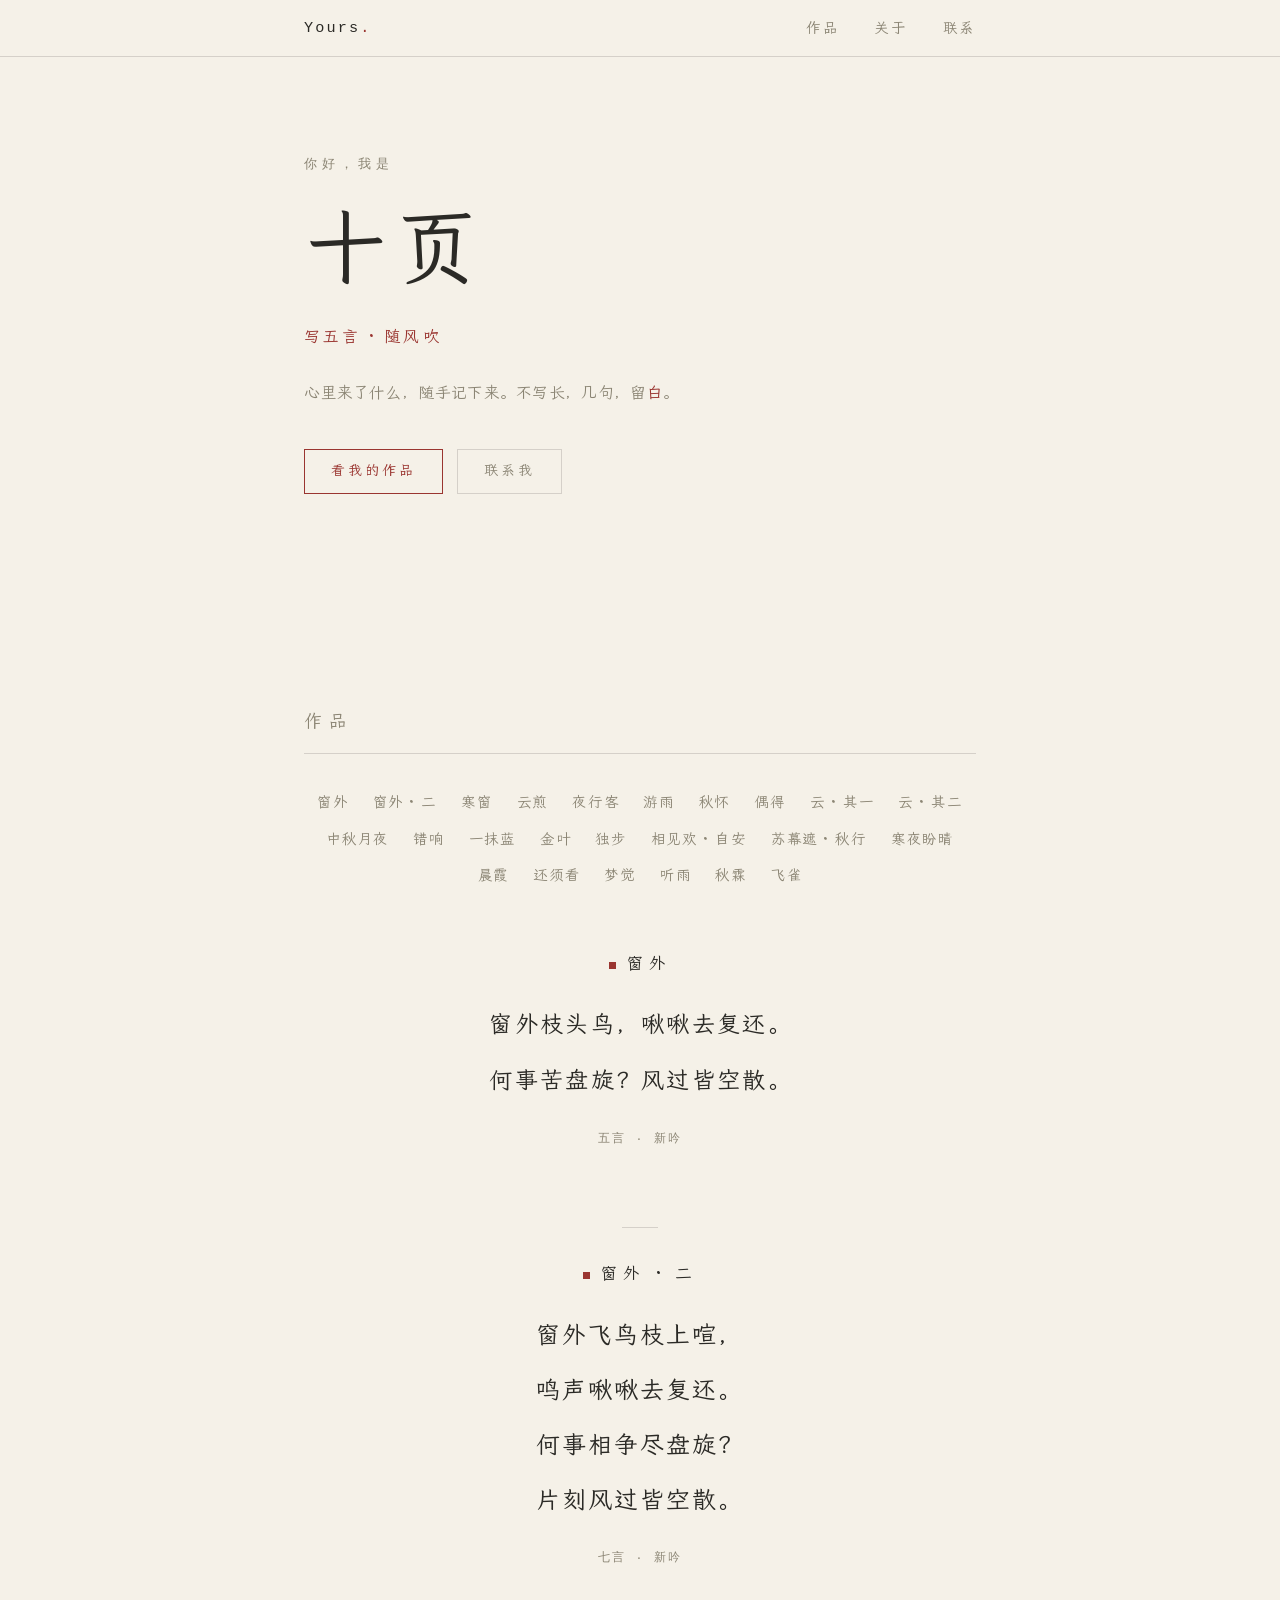
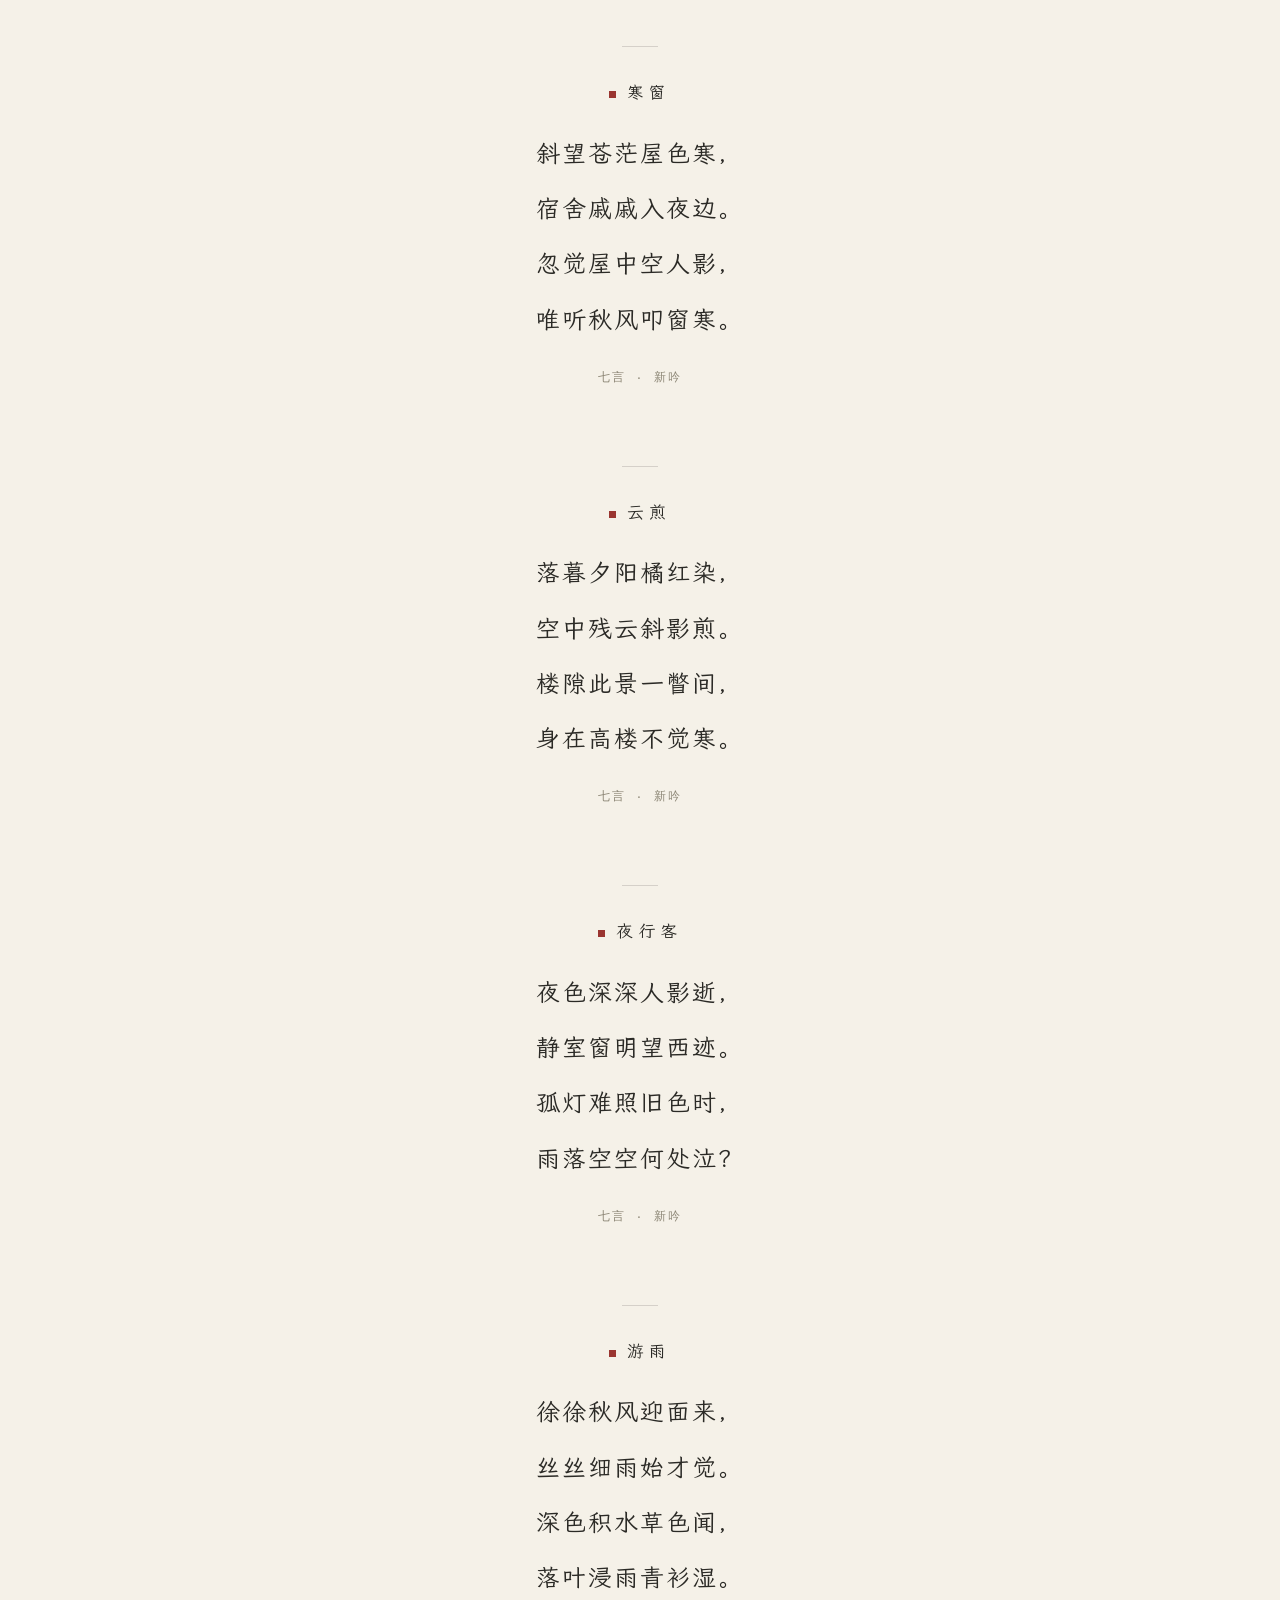
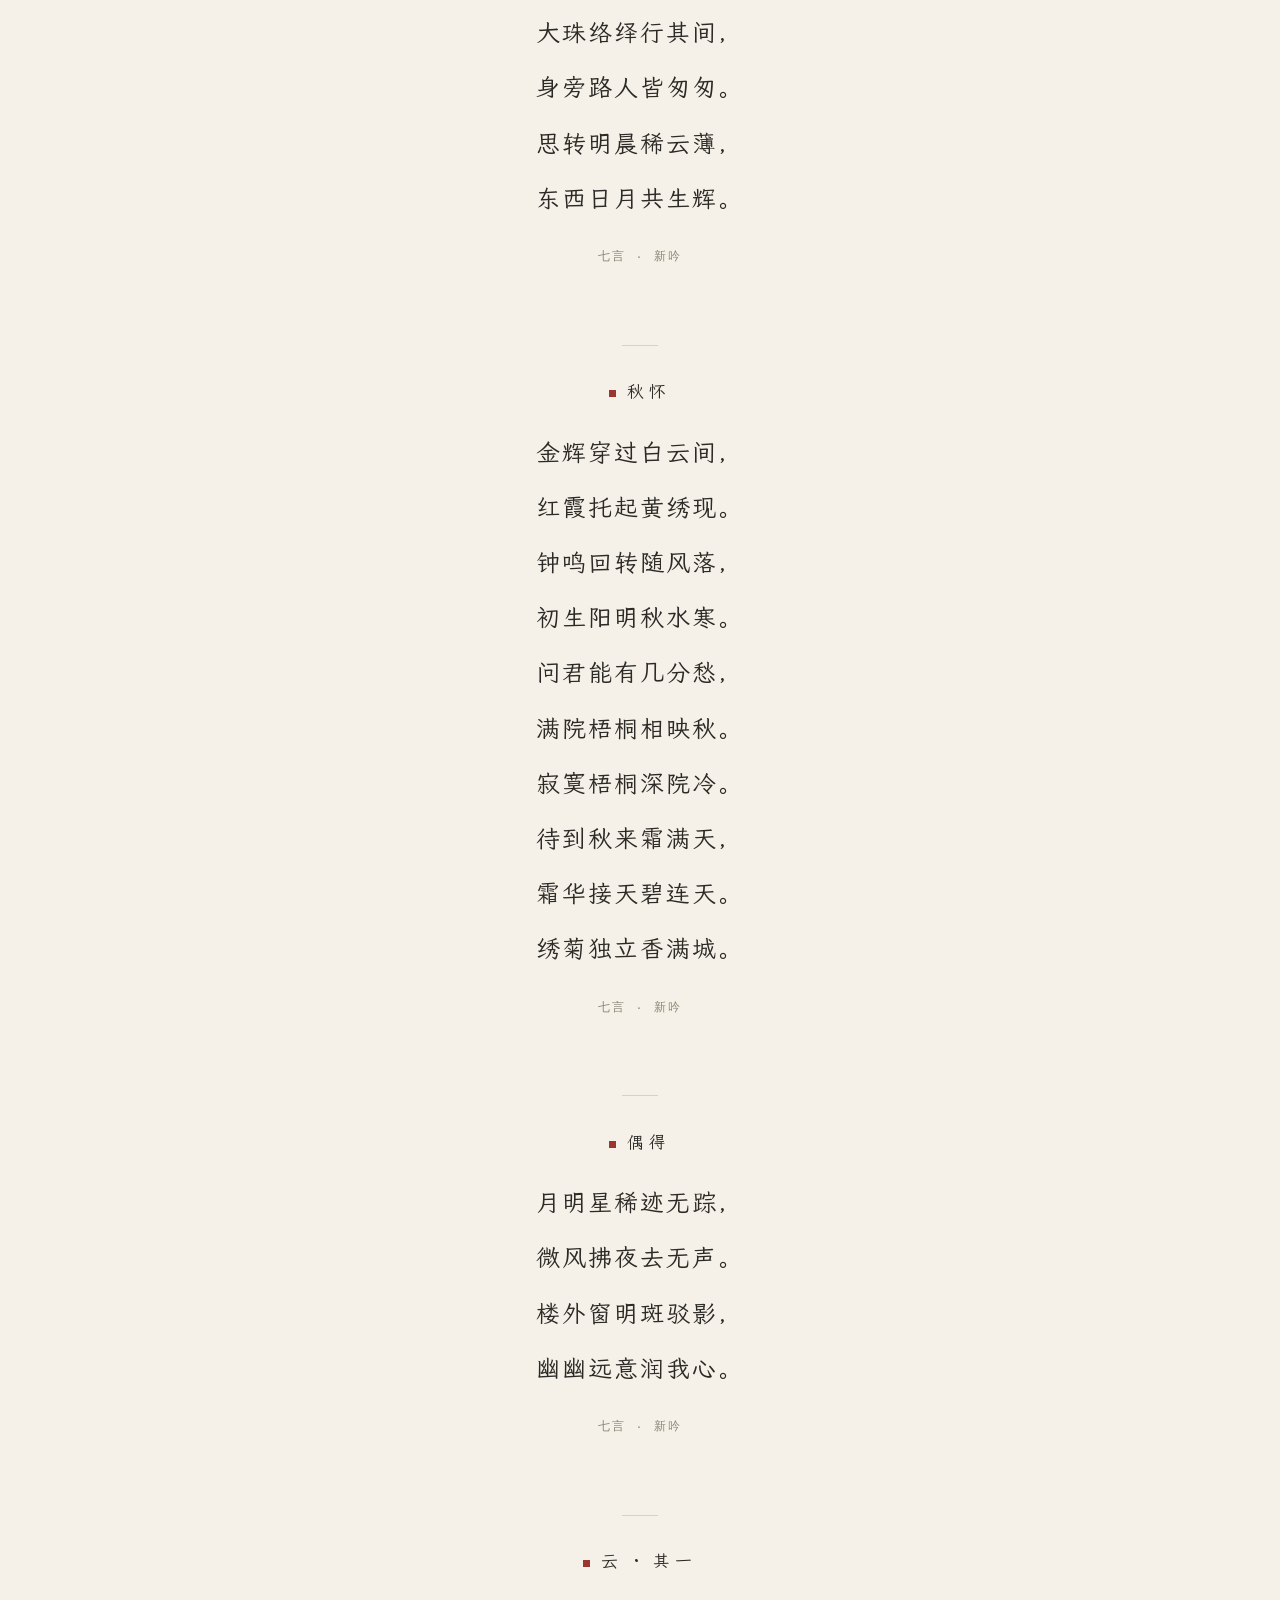
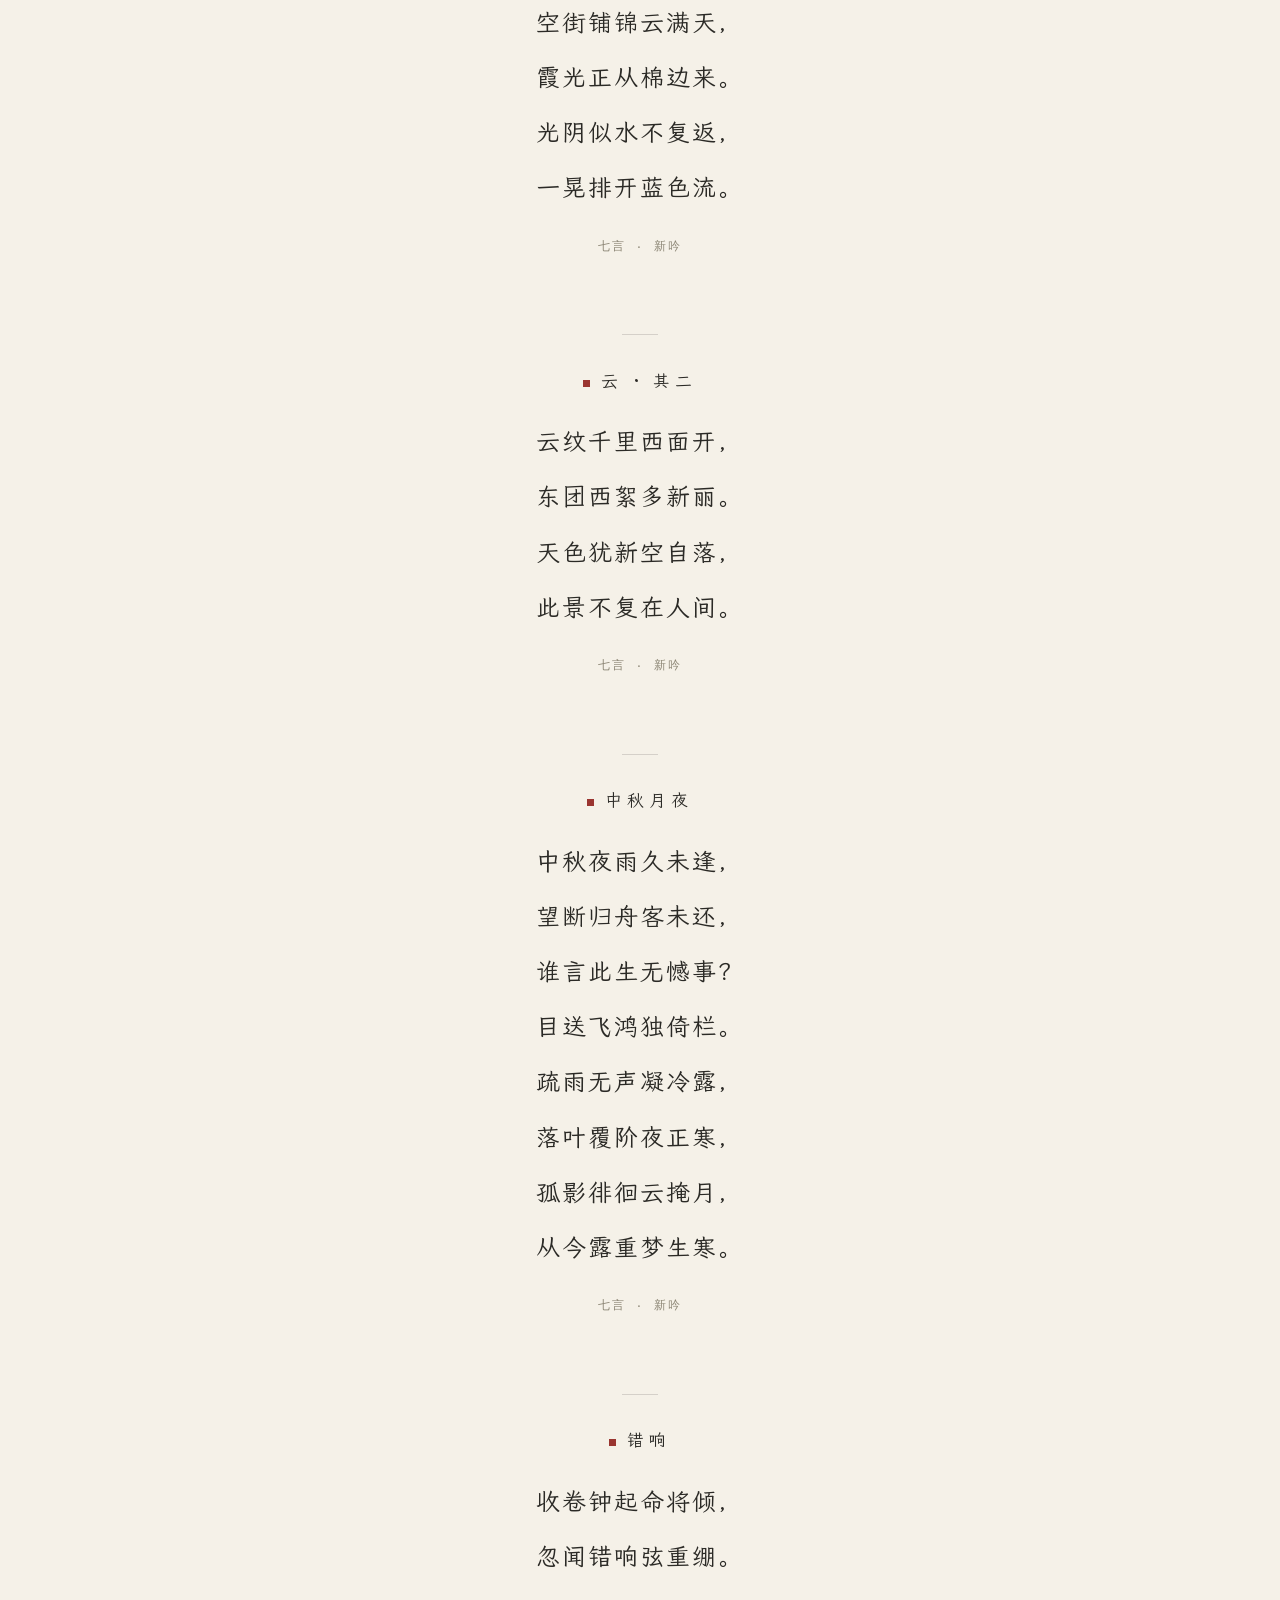
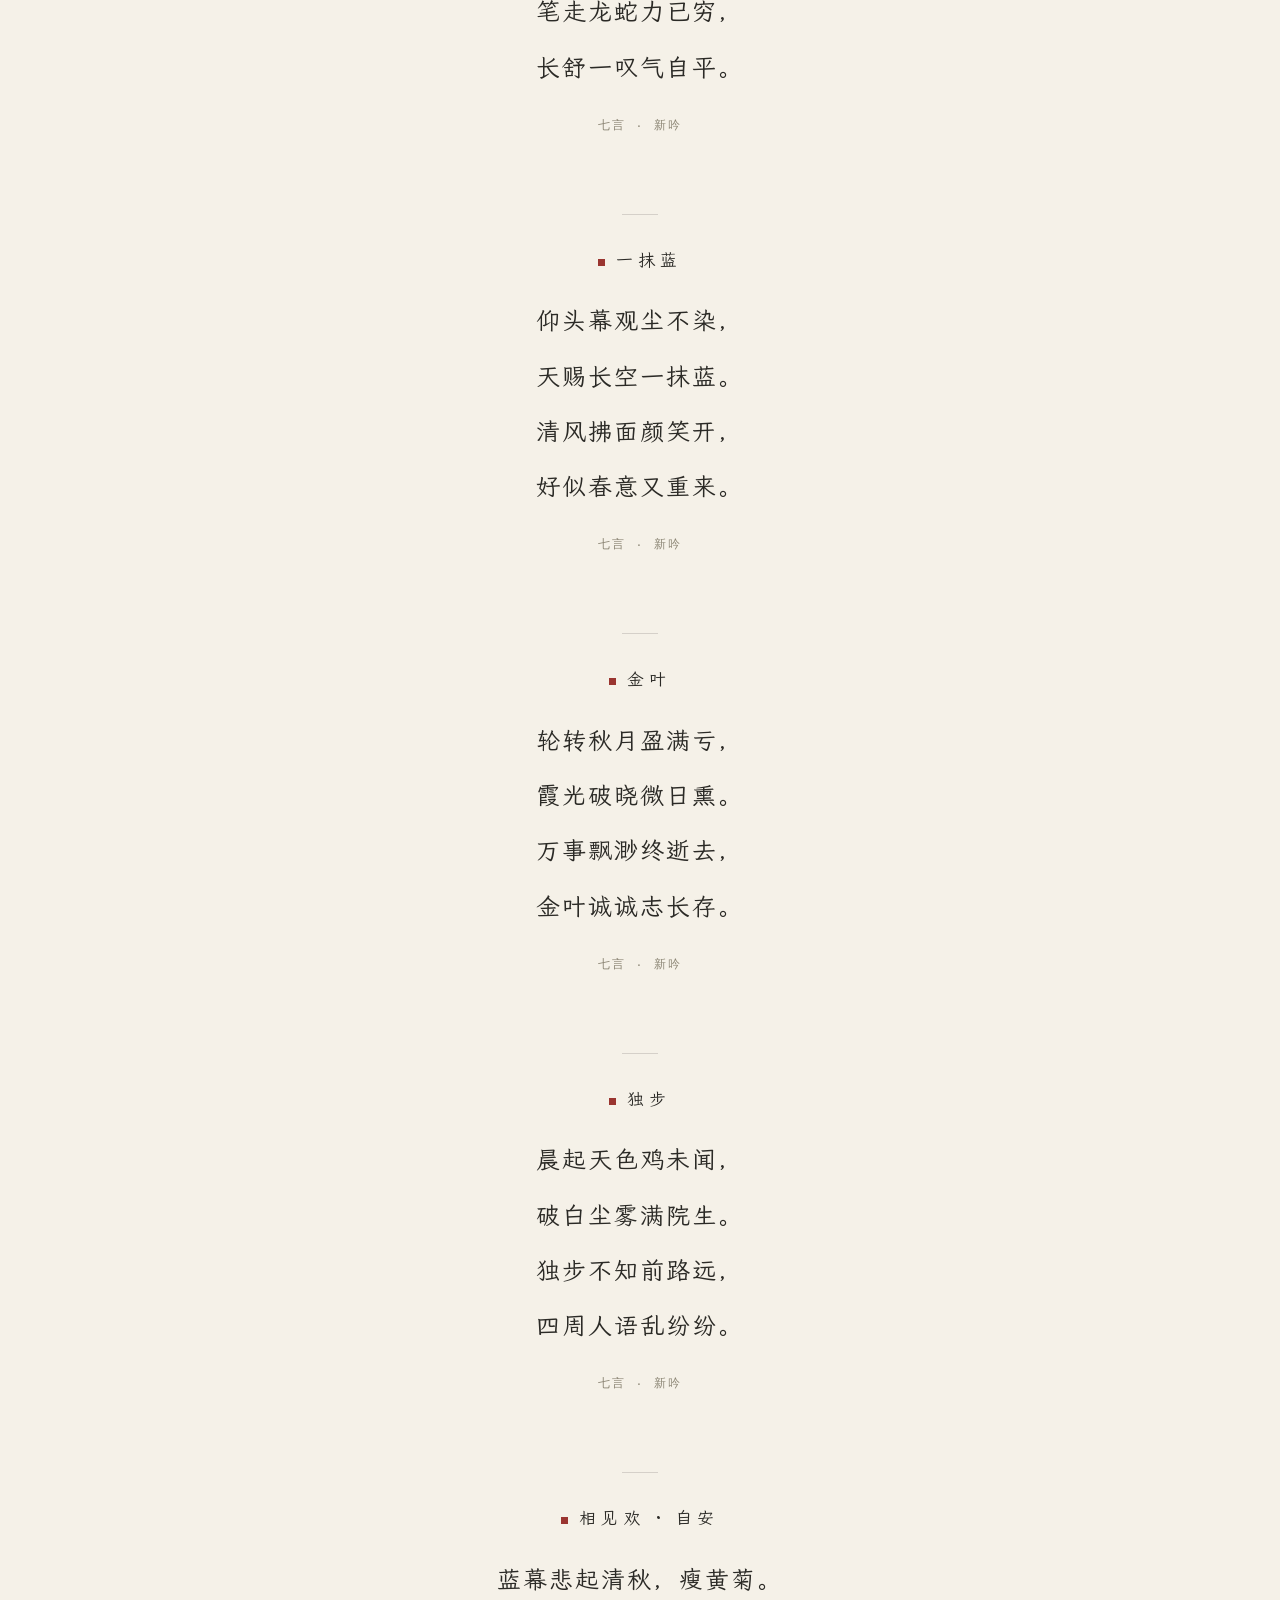
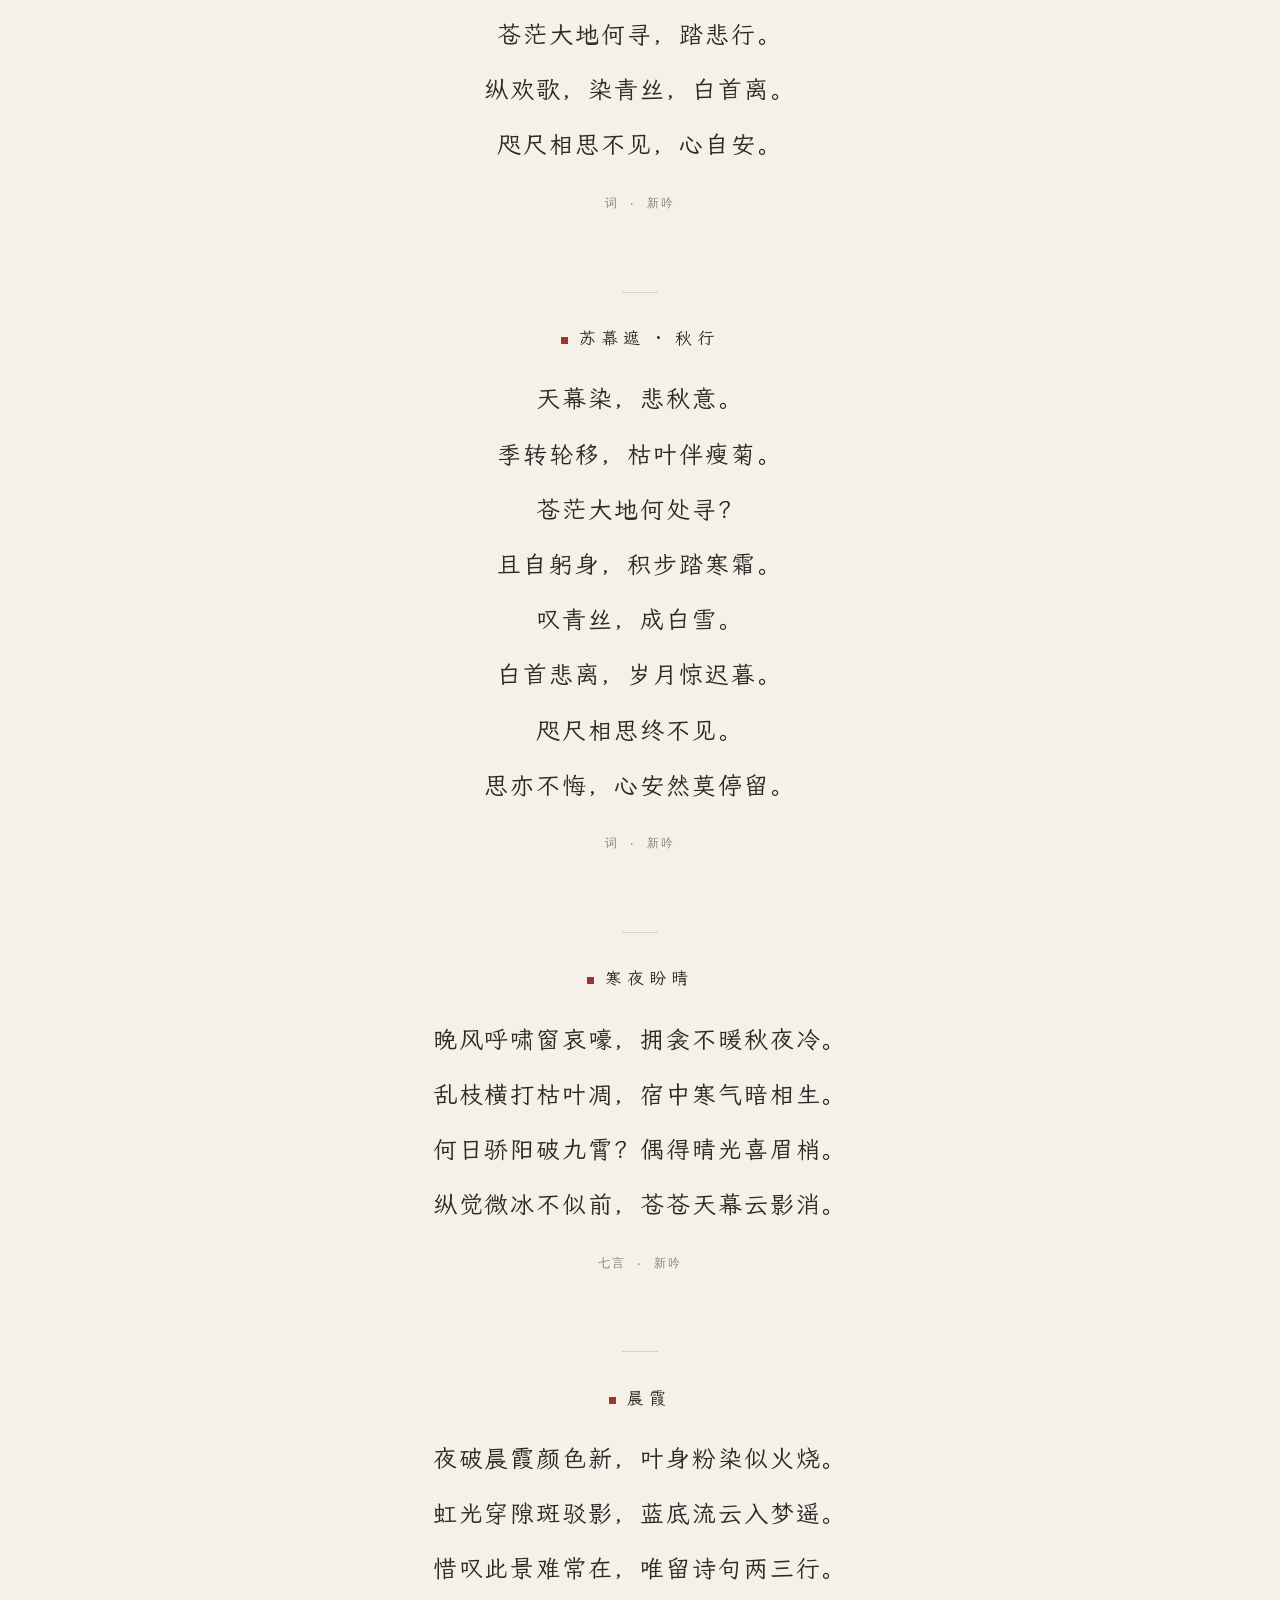
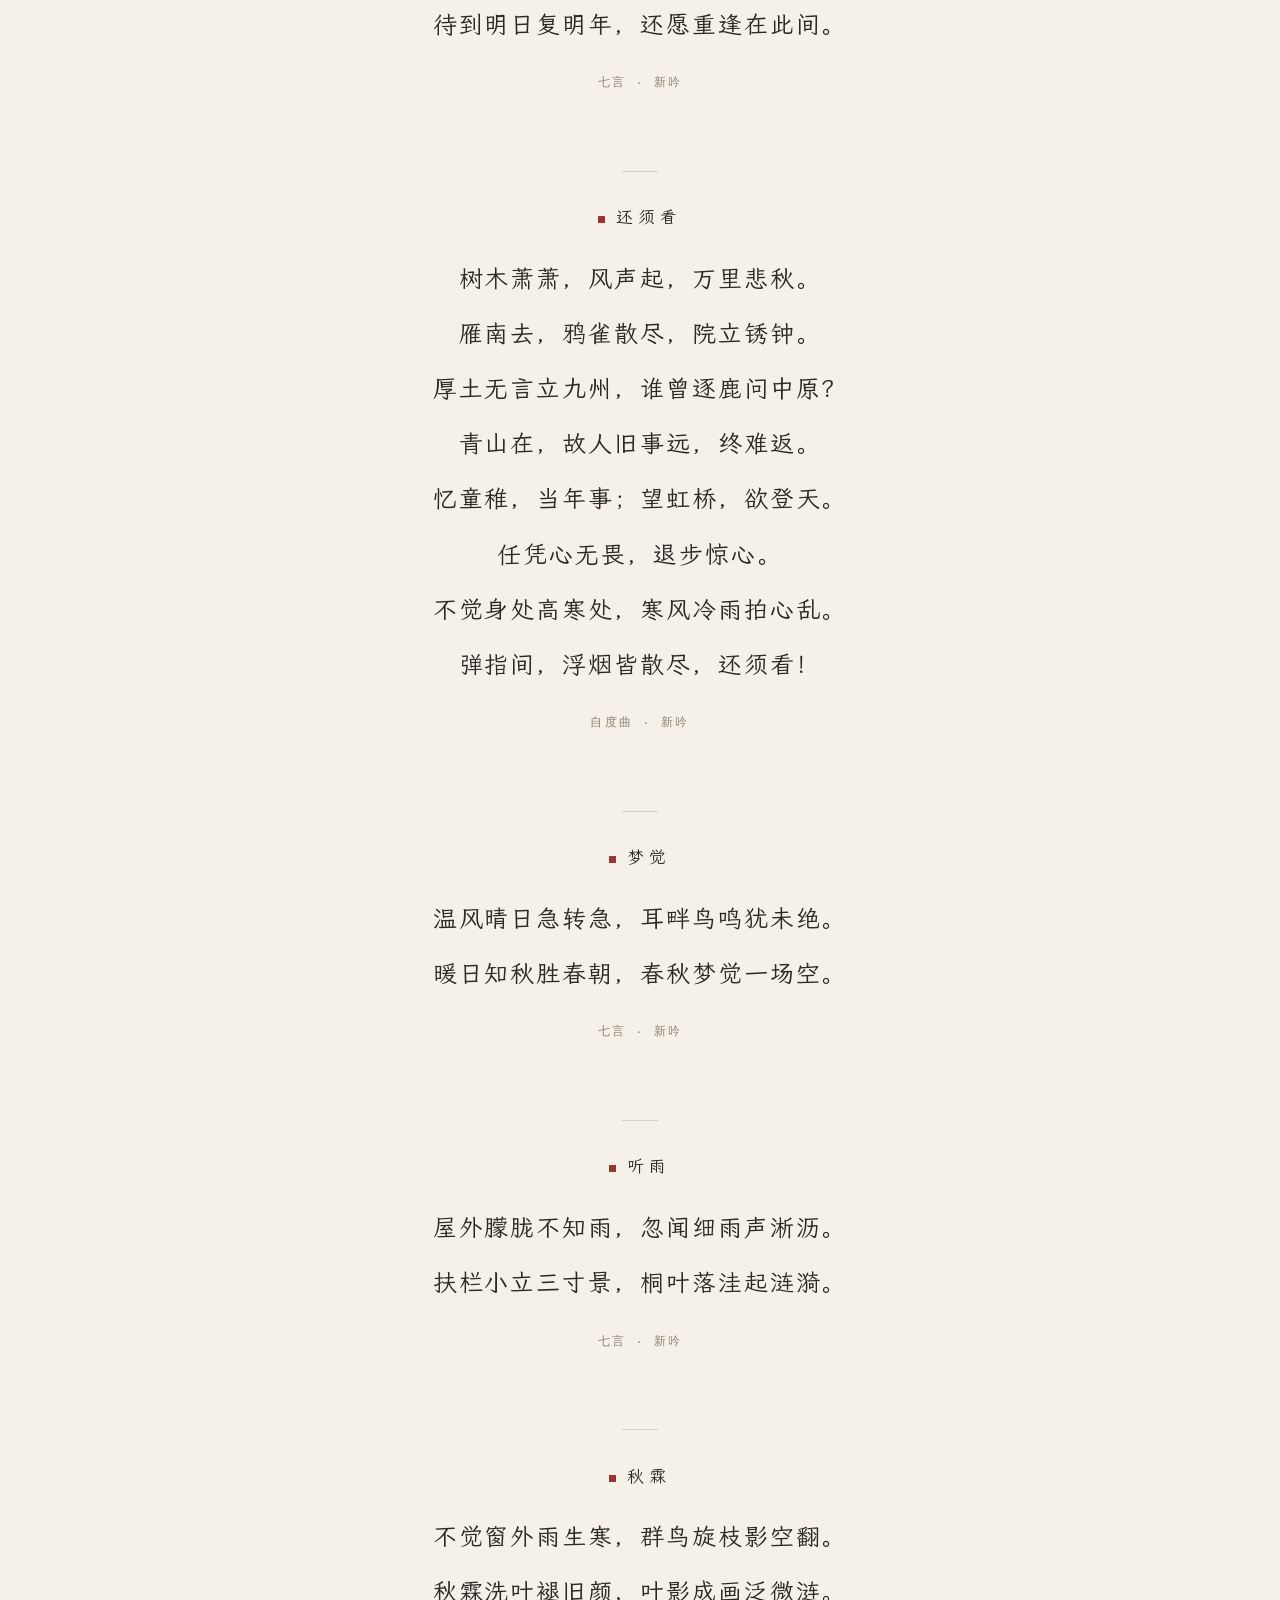
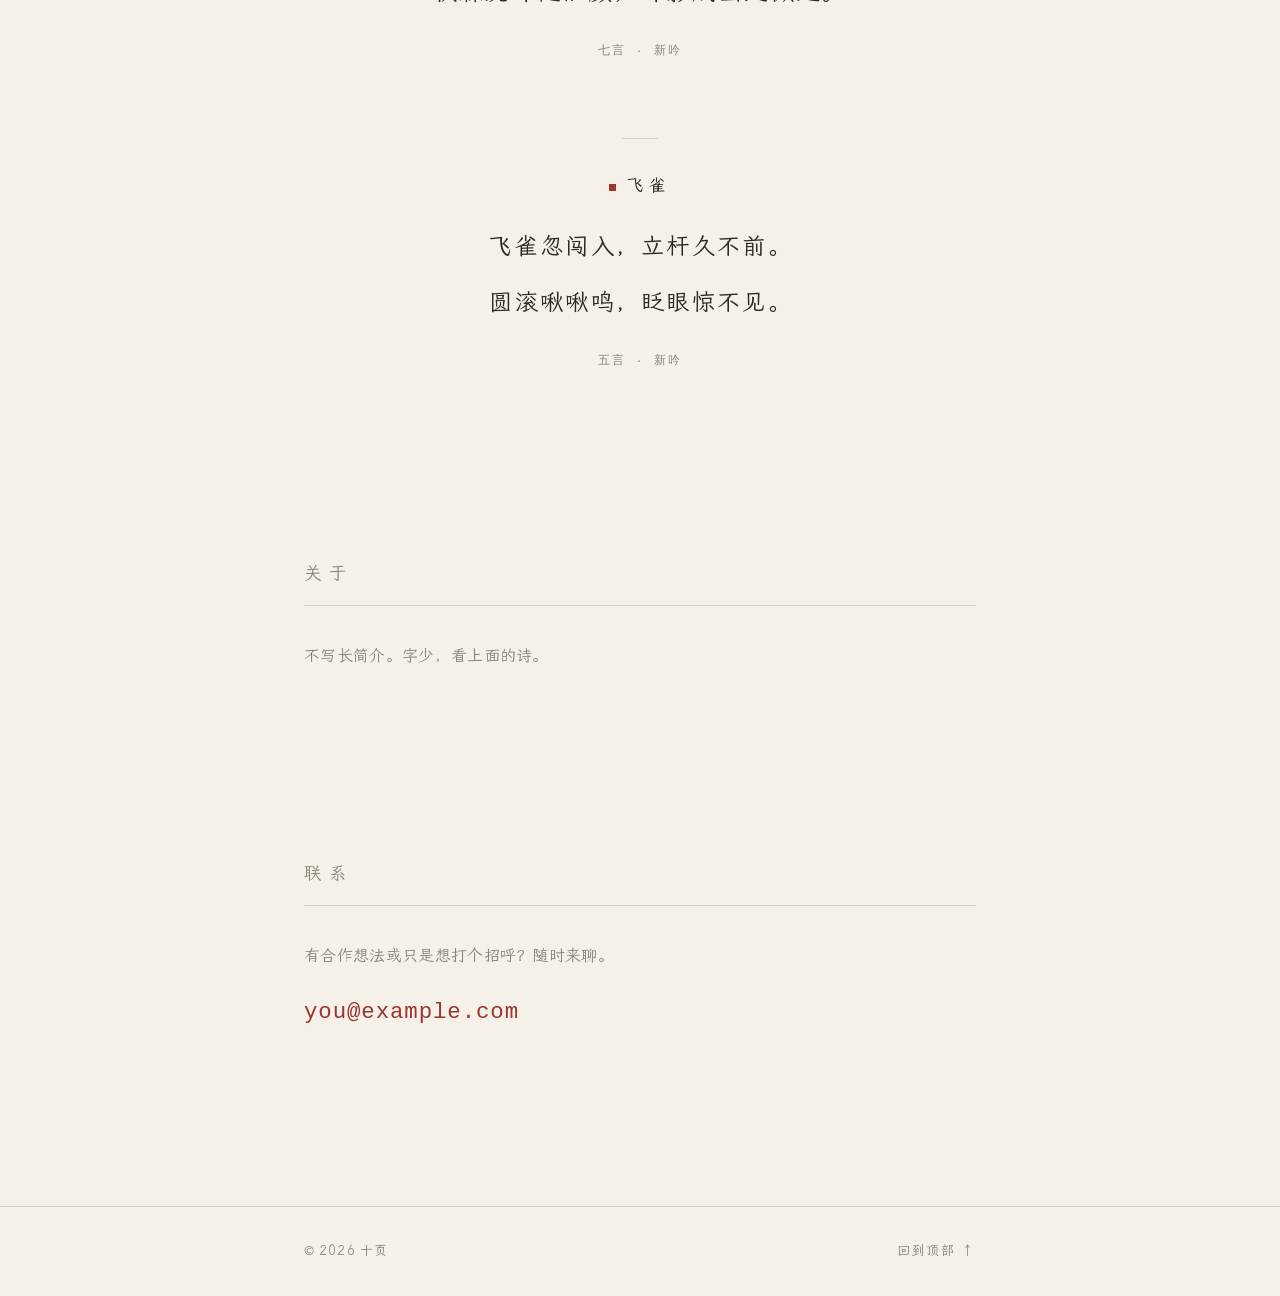
==== commit 8008688e: "《听雨》：落连改为落洼" ====
--- a/index.html
+++ b/index.html
@@ -308,7 +308,7 @@
           <h3 class="poem-entry__title"><a href="#听雨">听雨</a></h3>
           <p class="poem-entry__body">
             <span class="line">屋外朦胧不知雨，忽闻细雨声淅沥。</span>
-            <span class="line">扶栏小立三寸景，桐叶落连起涟漪。</span>
+            <span class="line">扶栏小立三寸景，桐叶落洼起涟漪。</span>
           </p>
           <p class="poem-entry__meta">七言 · 新吟</p>
         </article>
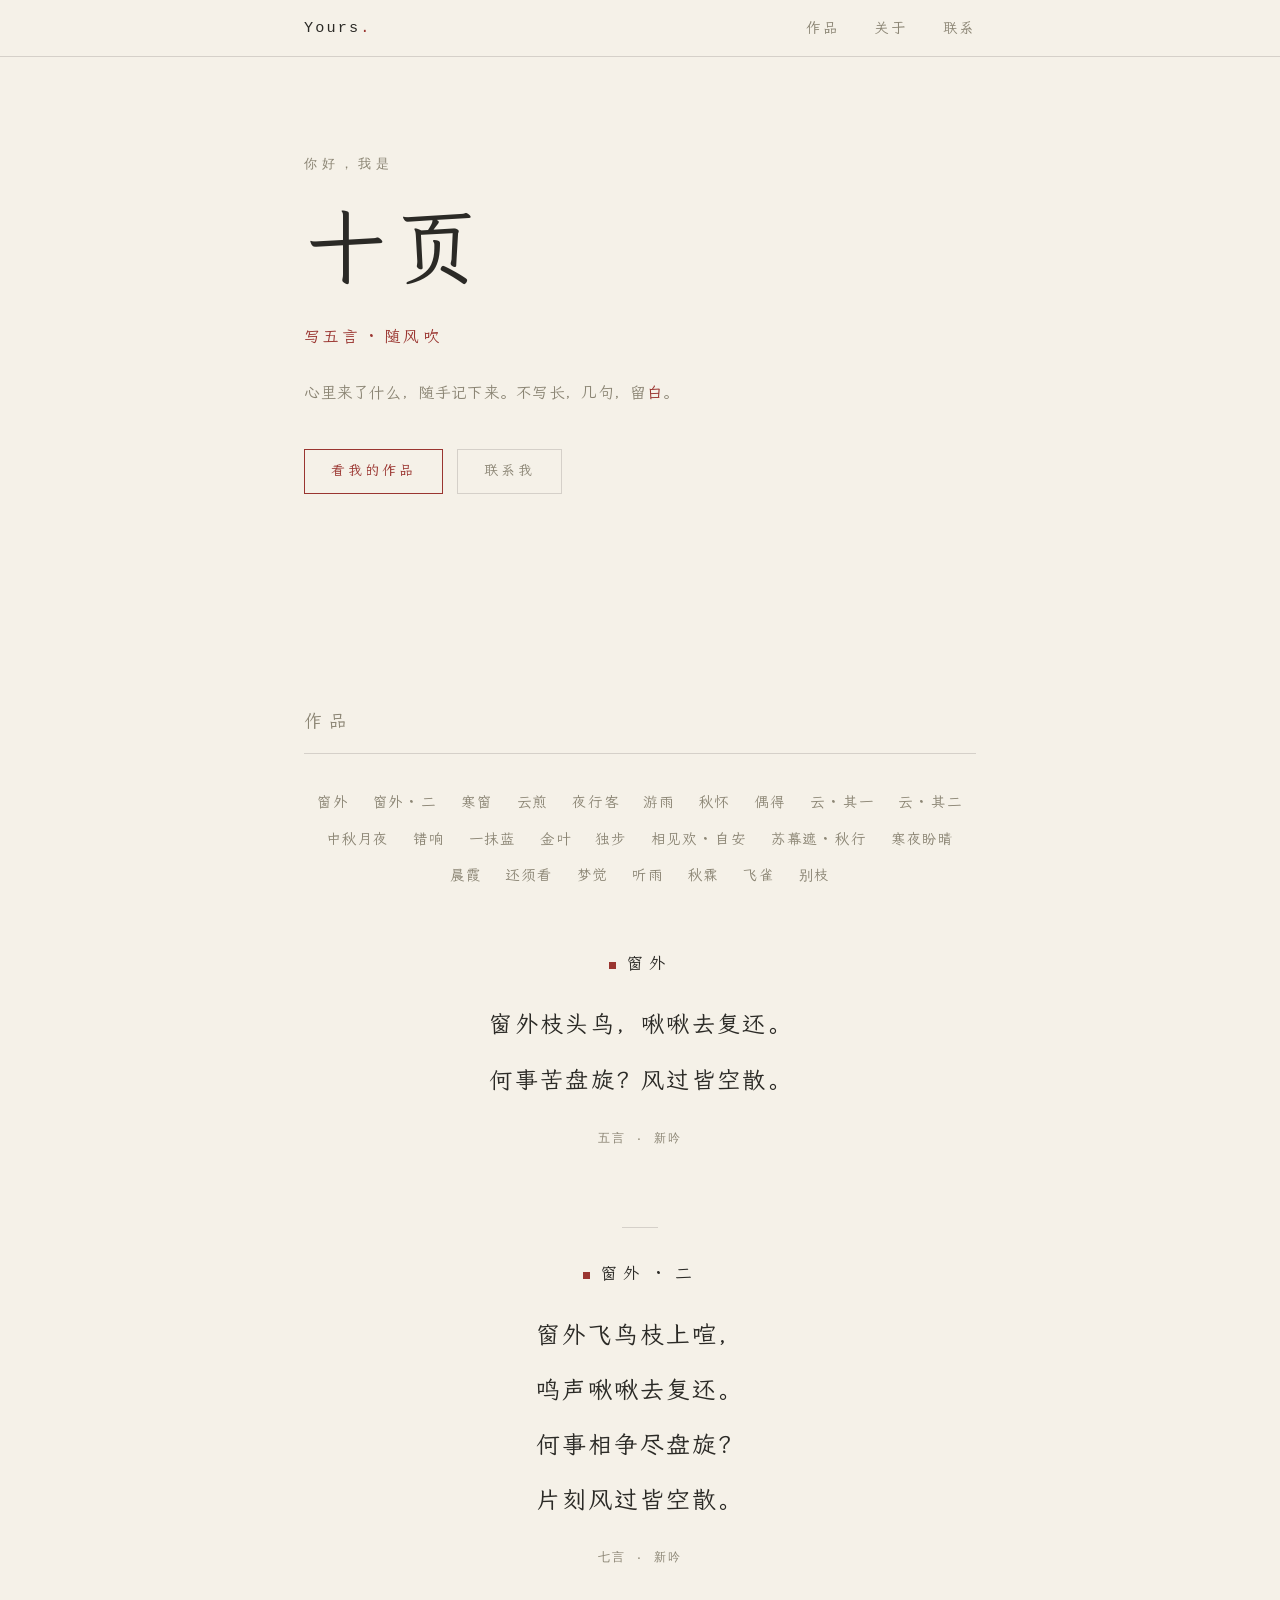
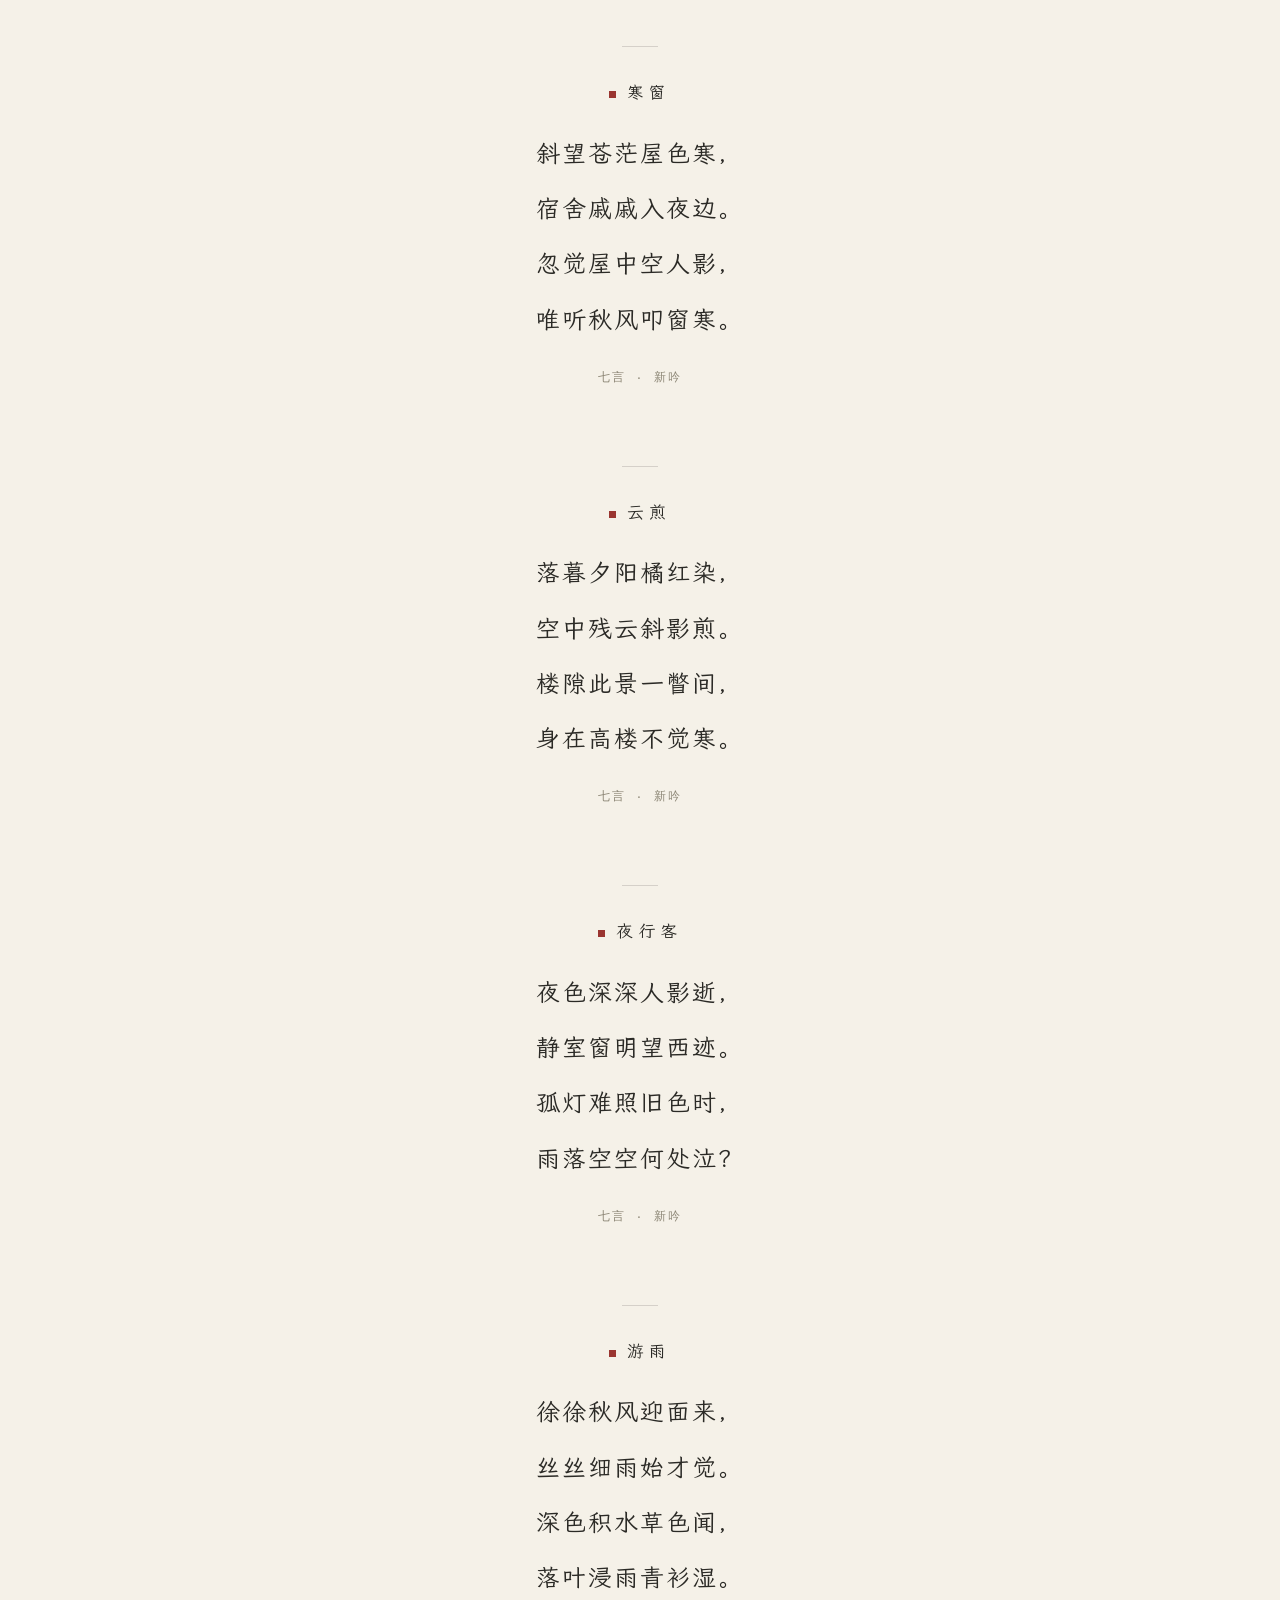
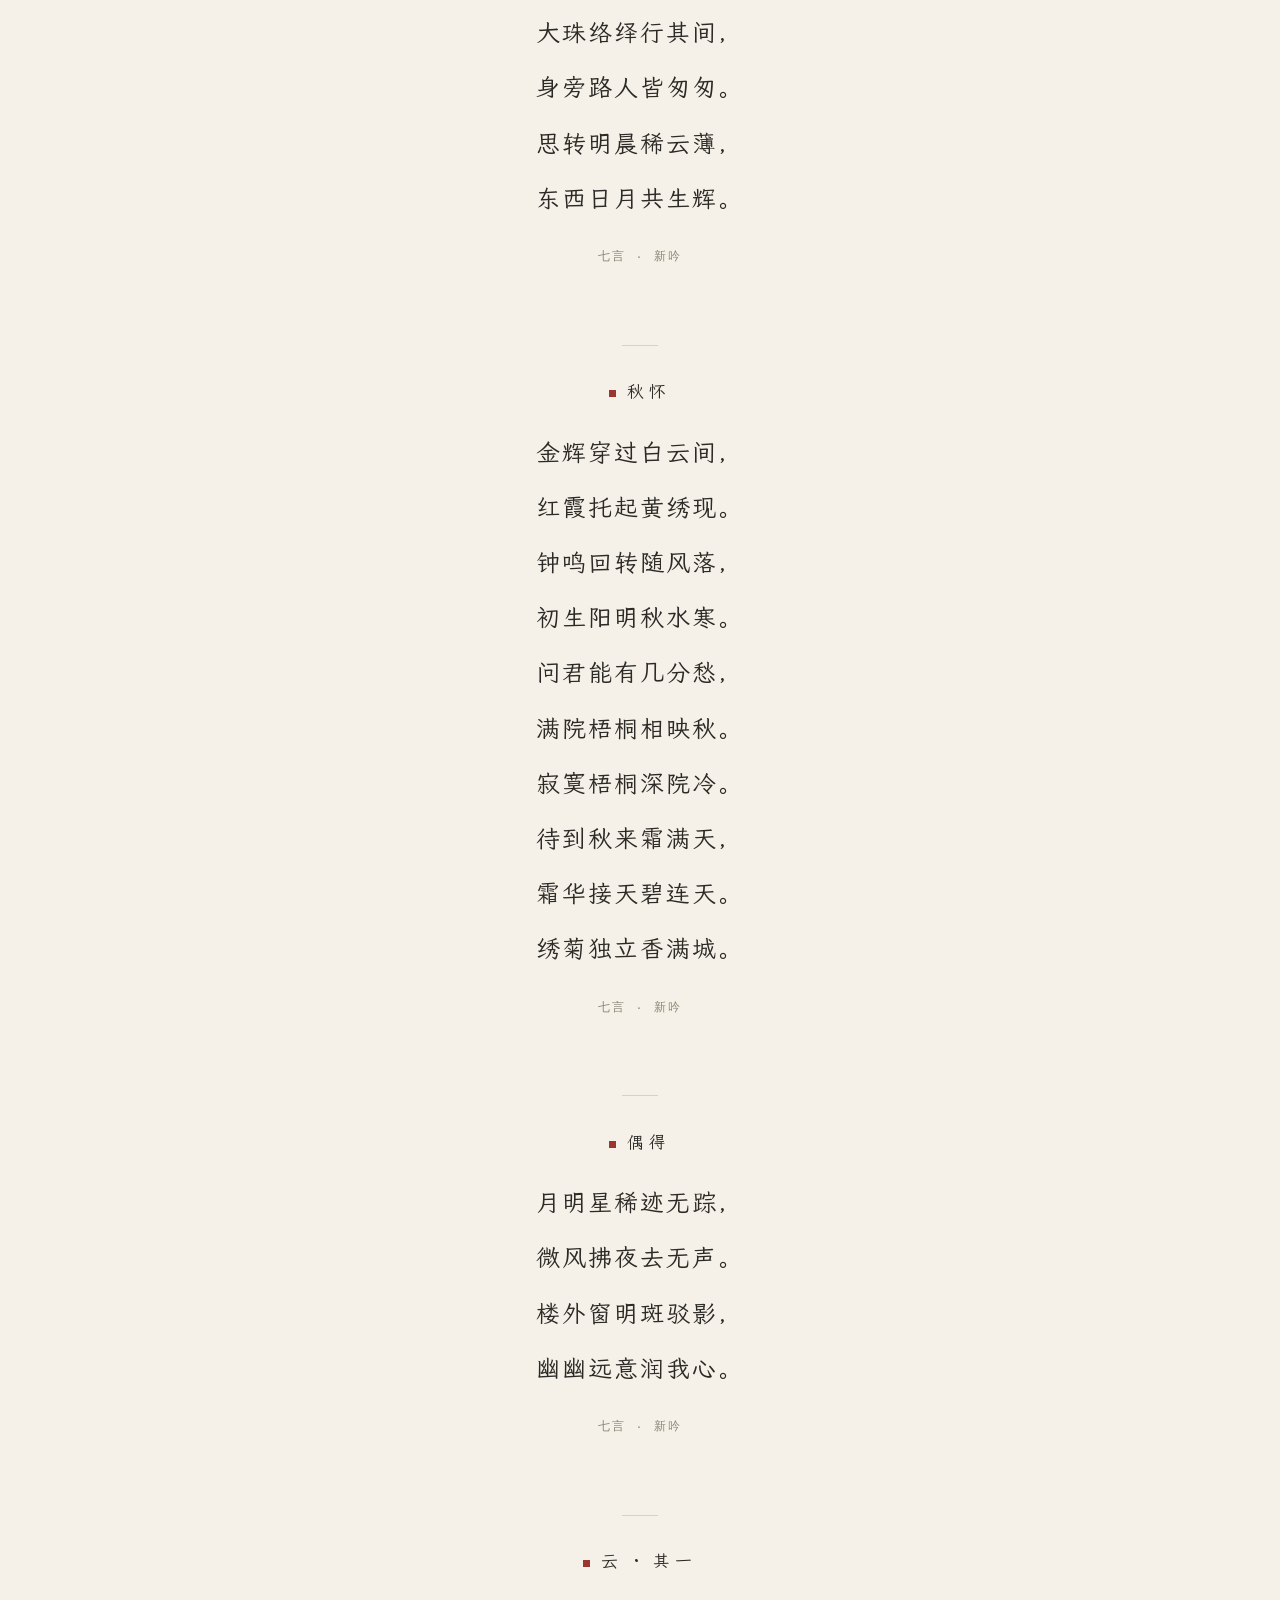
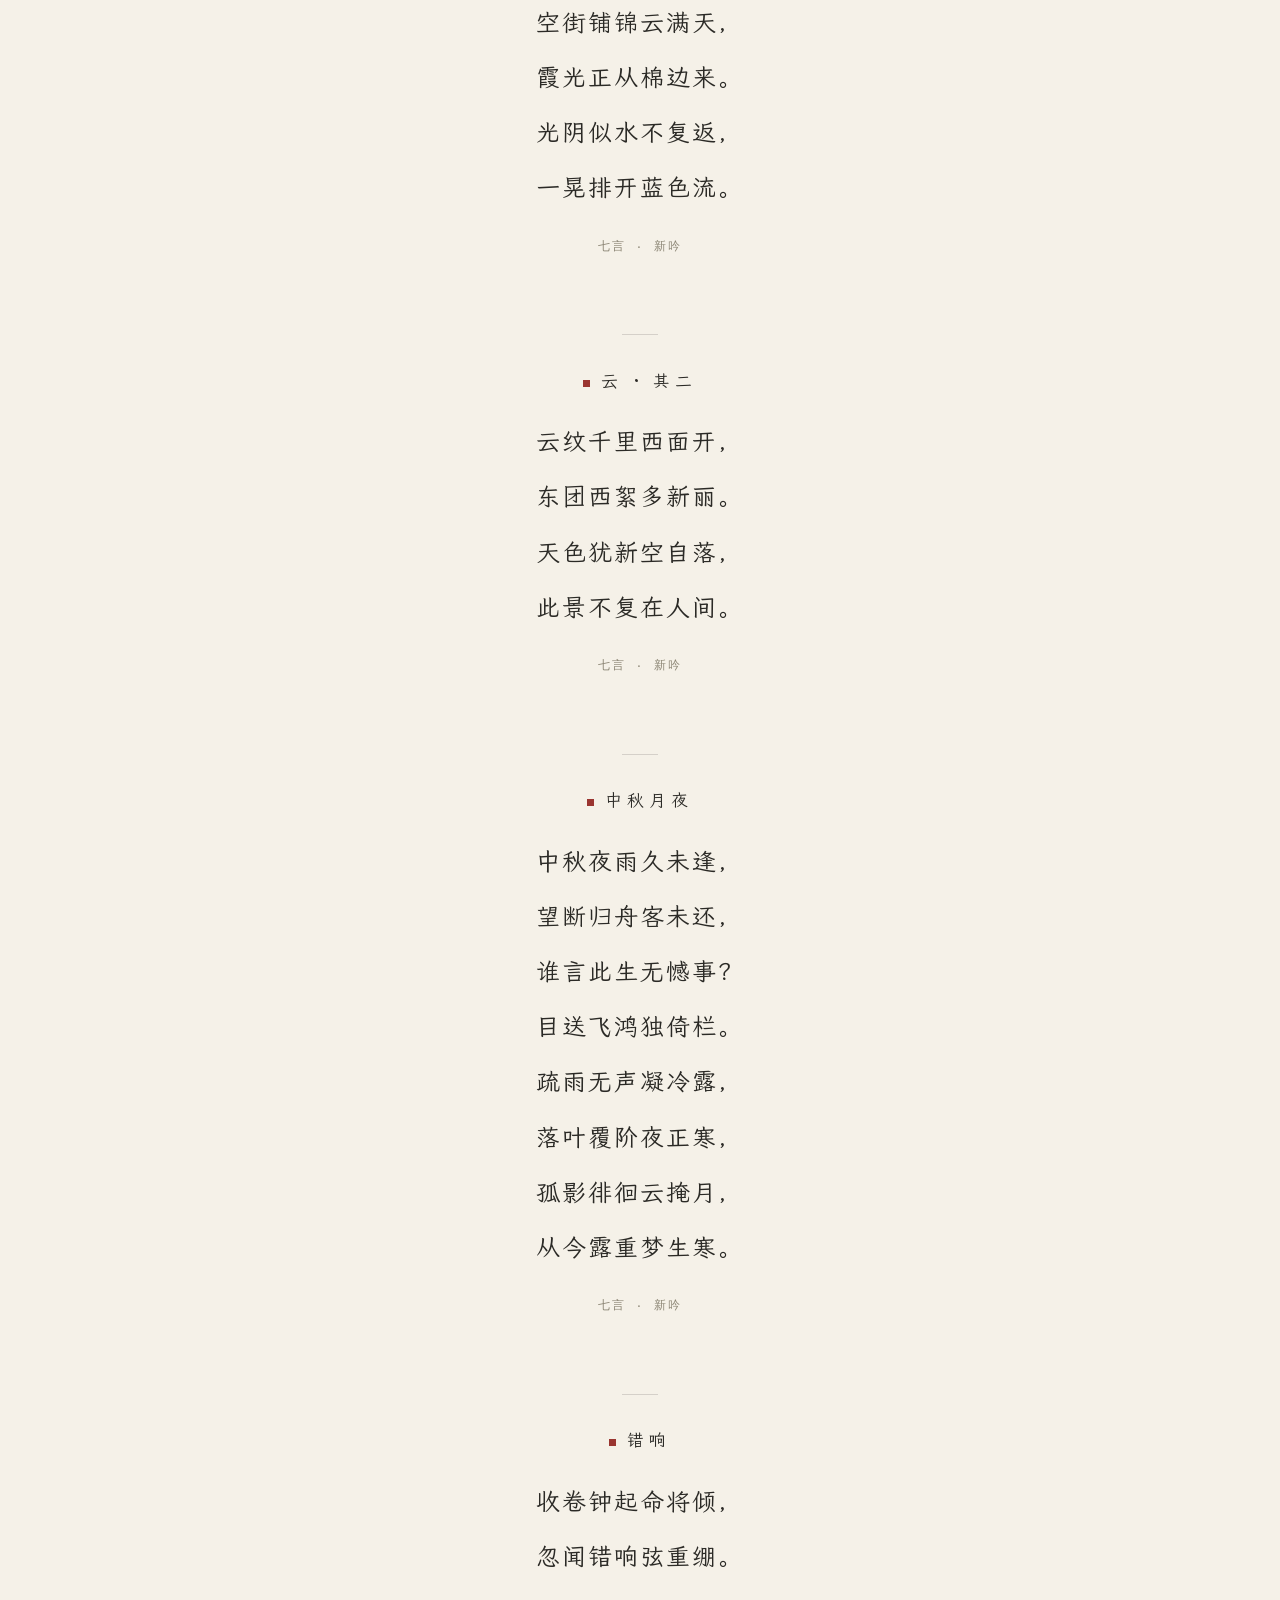
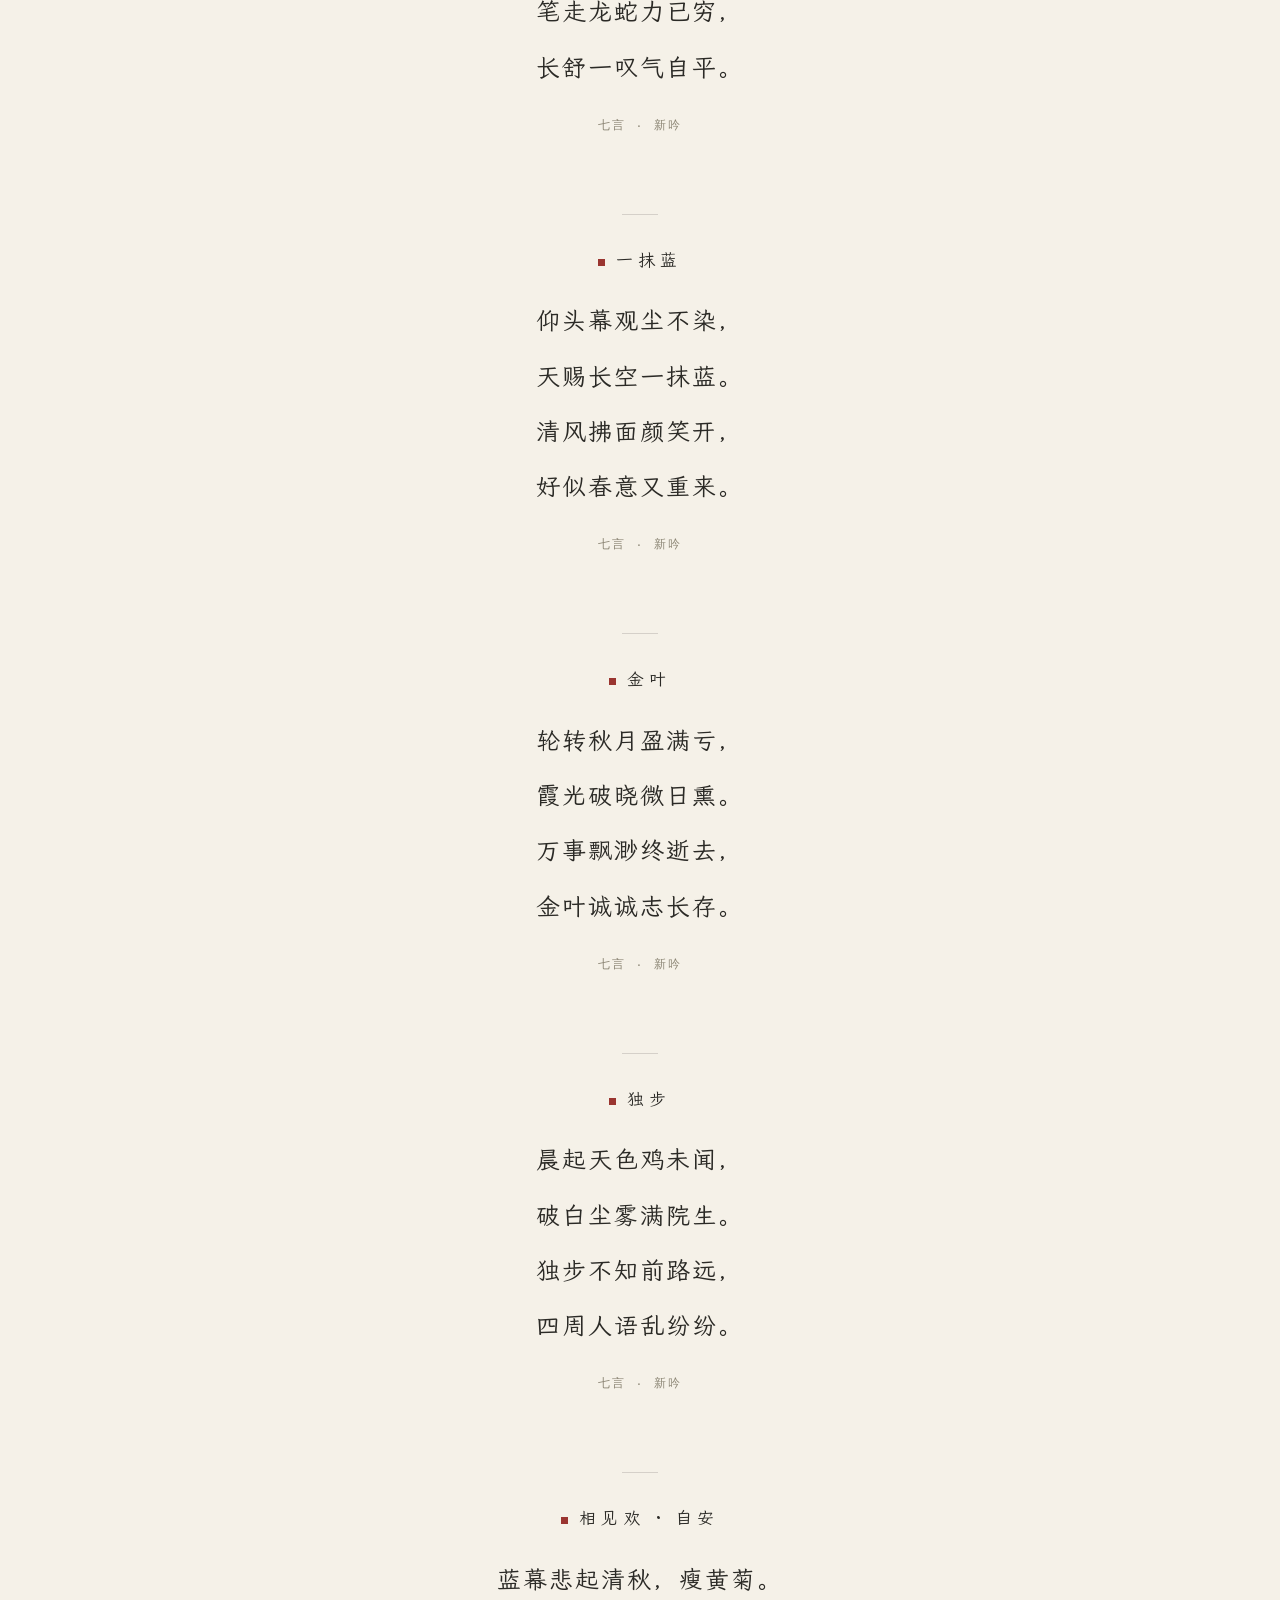
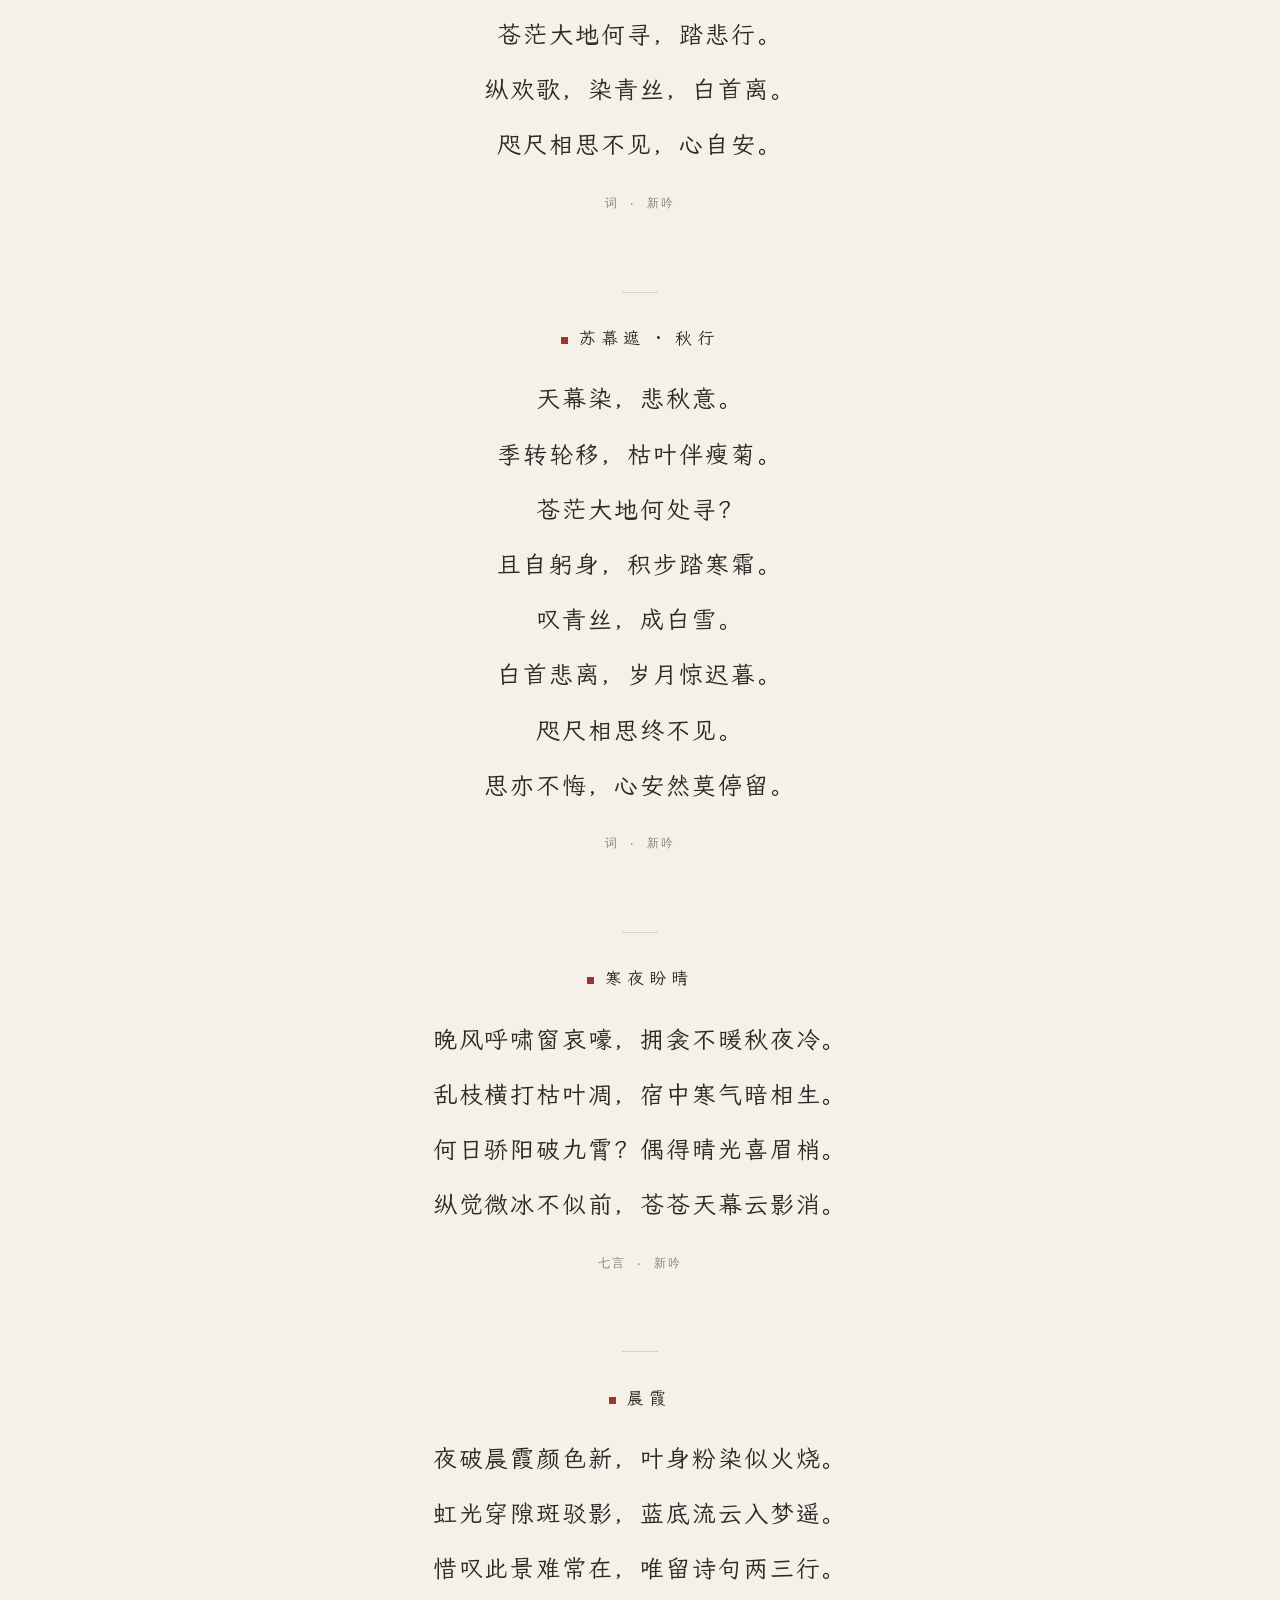
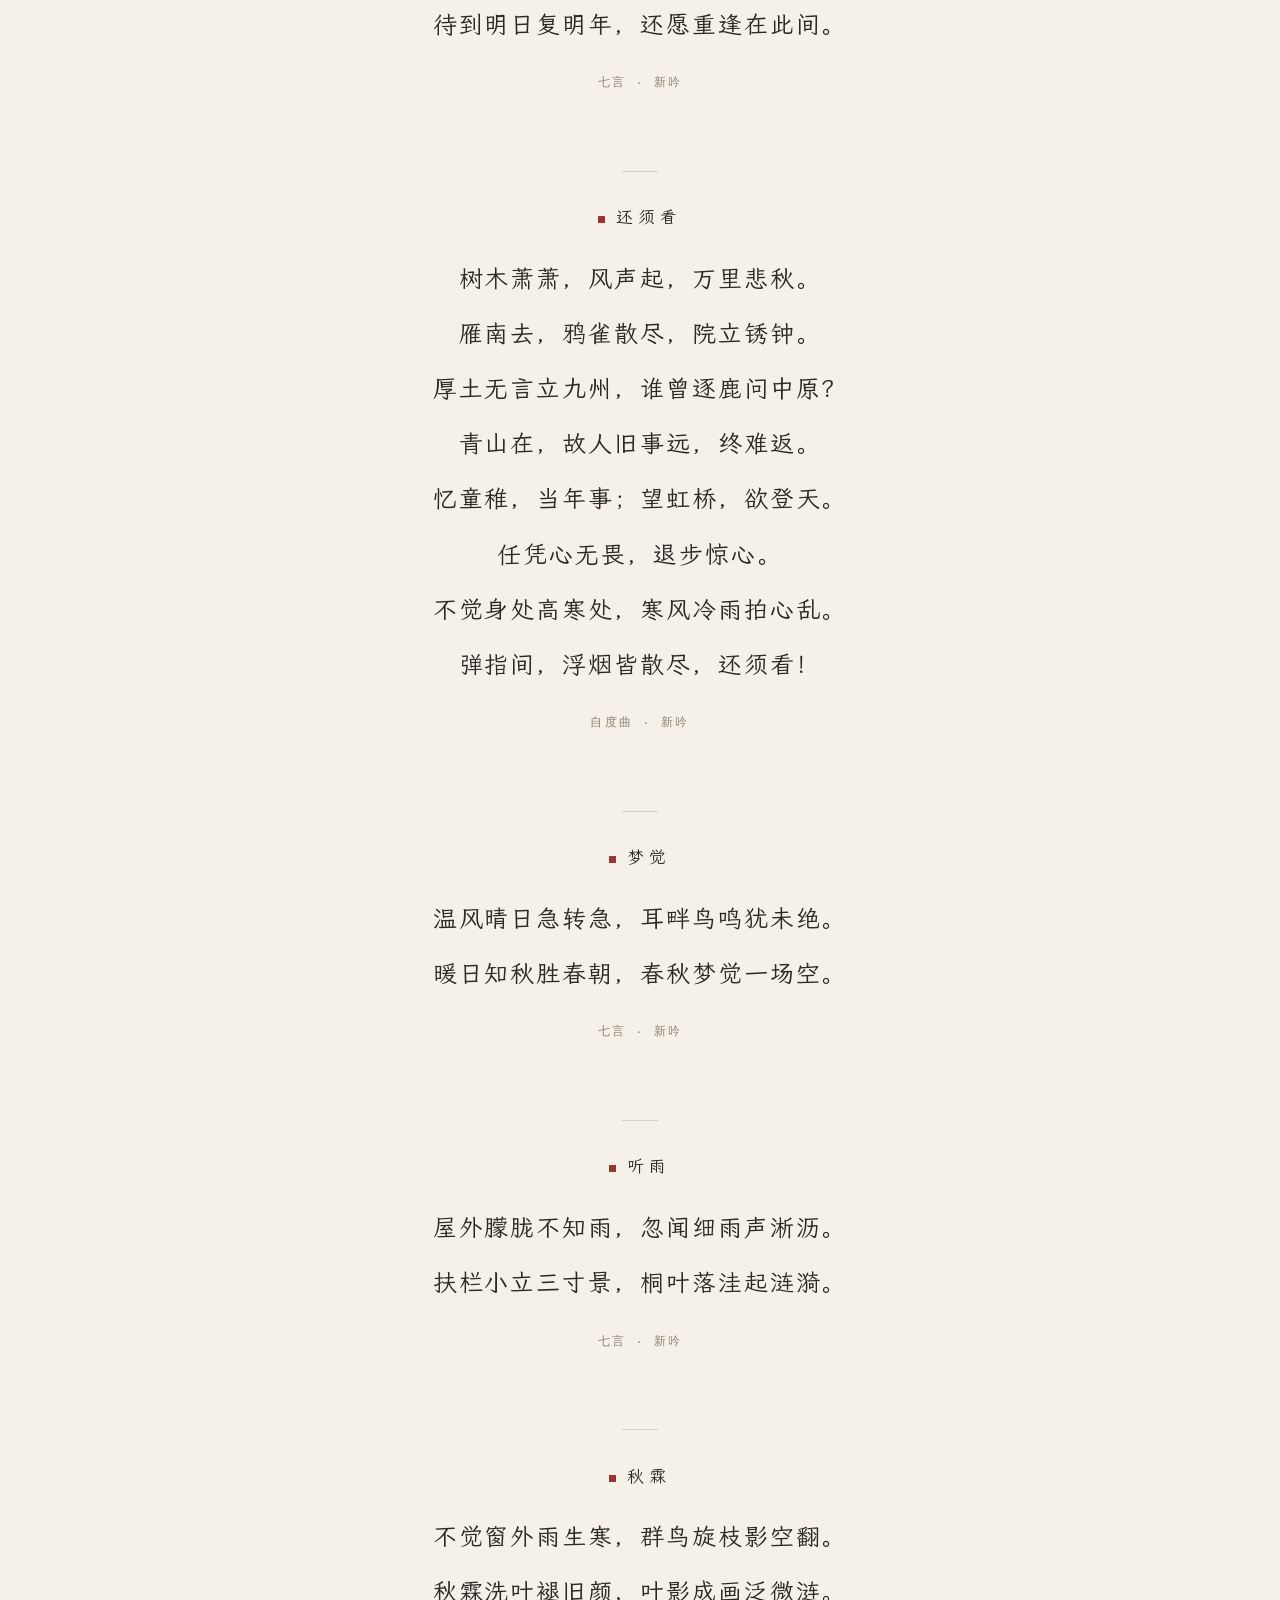
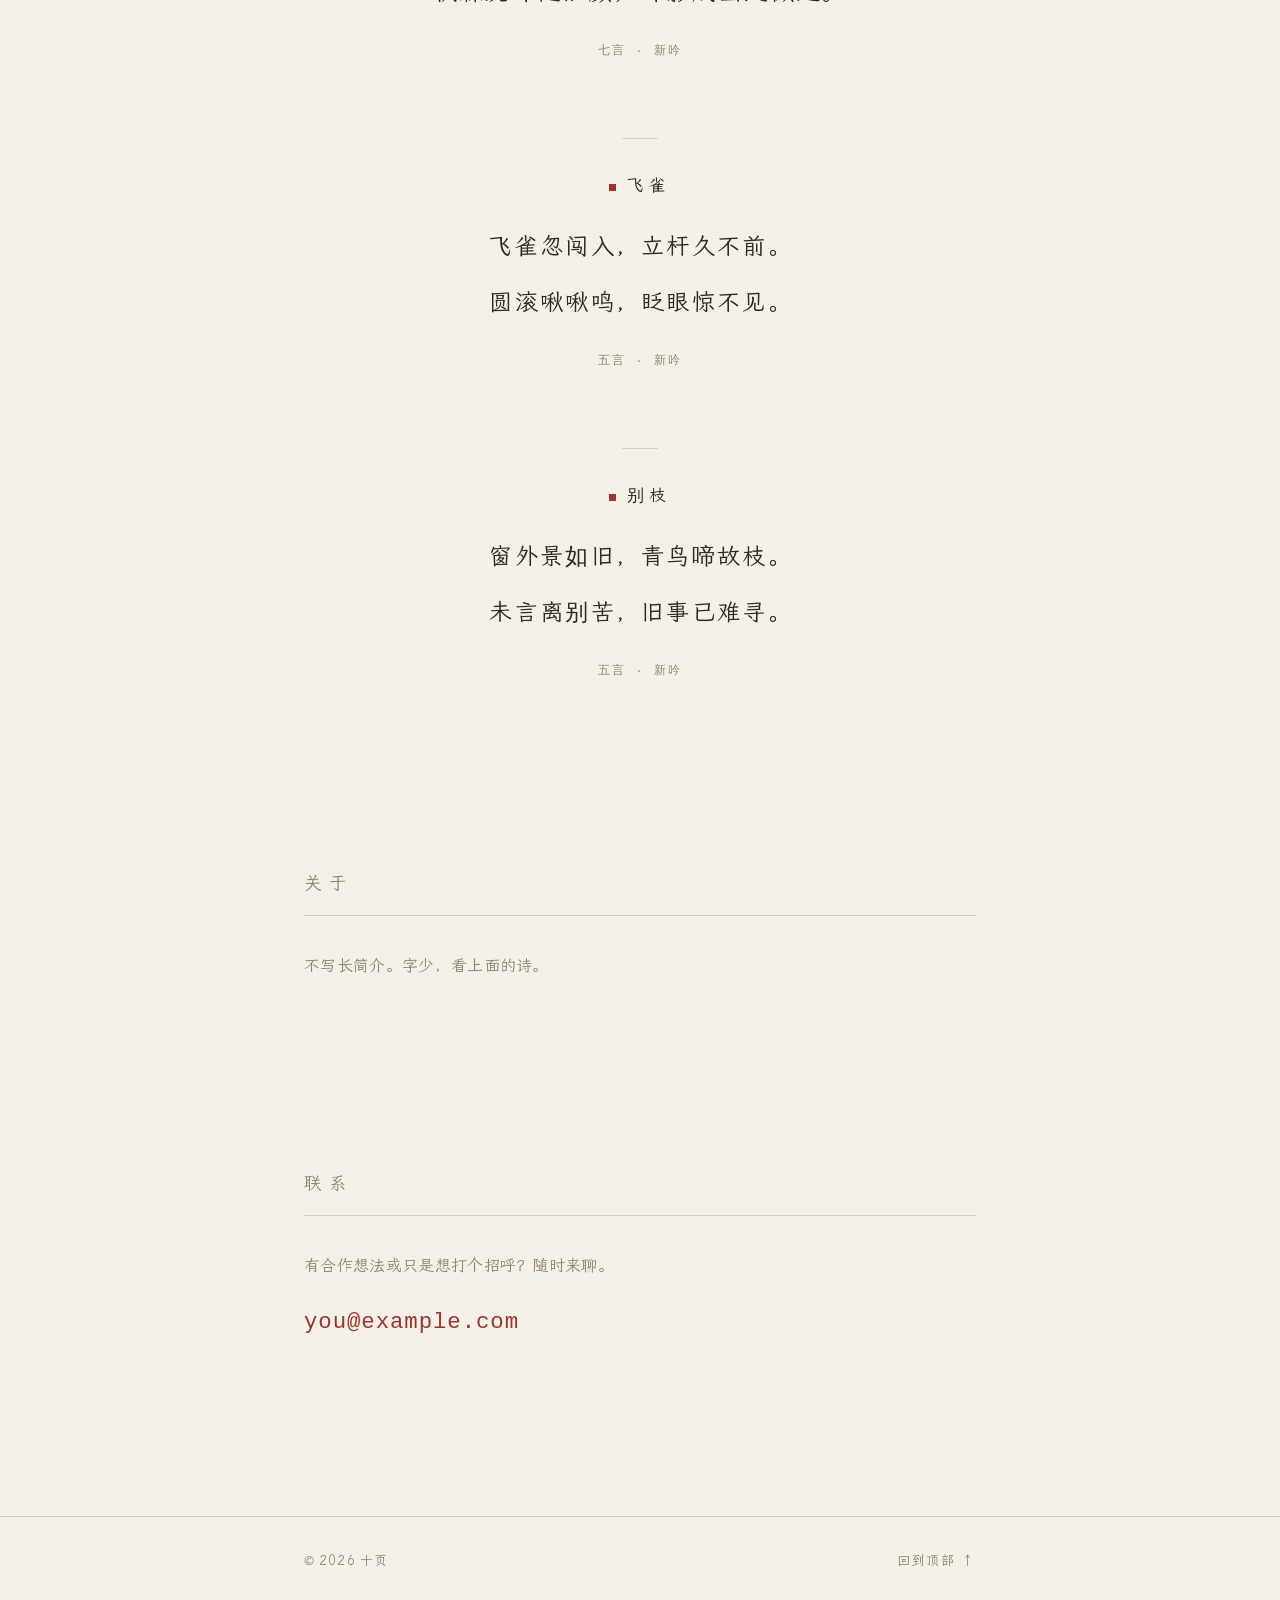
==== commit 14ecd28b: "加《别枝》，补字体分片" ====
--- a/index.html
+++ b/index.html
@@ -74,6 +74,7 @@
         <a href="#听雨">听雨</a>
         <a href="#秋霖">秋霖</a>
         <a href="#飞雀">飞雀</a>
+        <a href="#别枝">别枝</a>
       </nav>
       <div class="poems__list">
         <article id="窗外" class="poem-entry poem-entry--short reveal">
@@ -328,6 +329,14 @@
           </p>
           <p class="poem-entry__meta">五言 · 新吟</p>
         </article>
+        <article id="别枝" class="poem-entry poem-entry--short reveal">
+          <h3 class="poem-entry__title"><a href="#别枝">别枝</a></h3>
+          <p class="poem-entry__body">
+            <span class="line">窗外景如旧，青鸟啼故枝。</span>
+            <span class="line">未言离别苦，旧事已难寻。</span>
+          </p>
+          <p class="poem-entry__meta">五言 · 新吟</p>
+        </article>
         <!-- 再加一首：复制上面整个 <article class="poem-entry">…</article> 块，改成你的新诗 -->
       </div>
     </section>
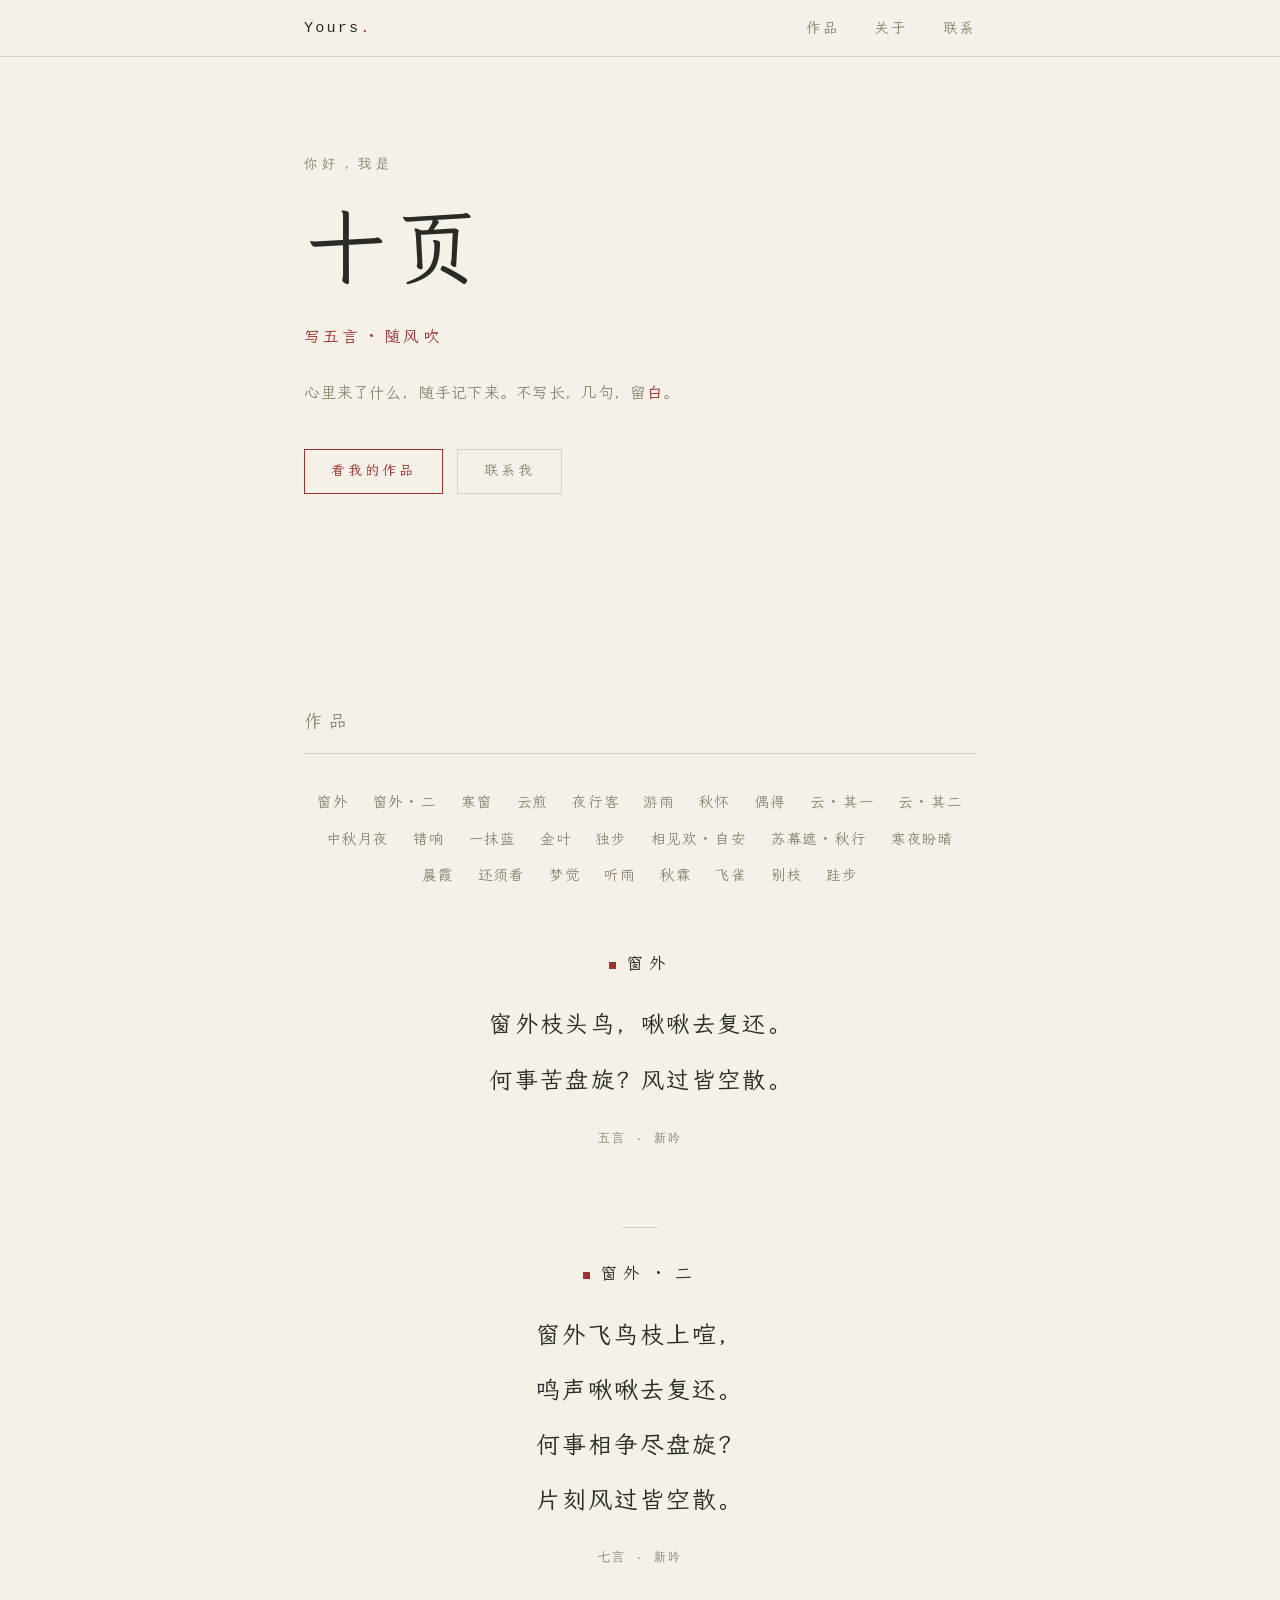
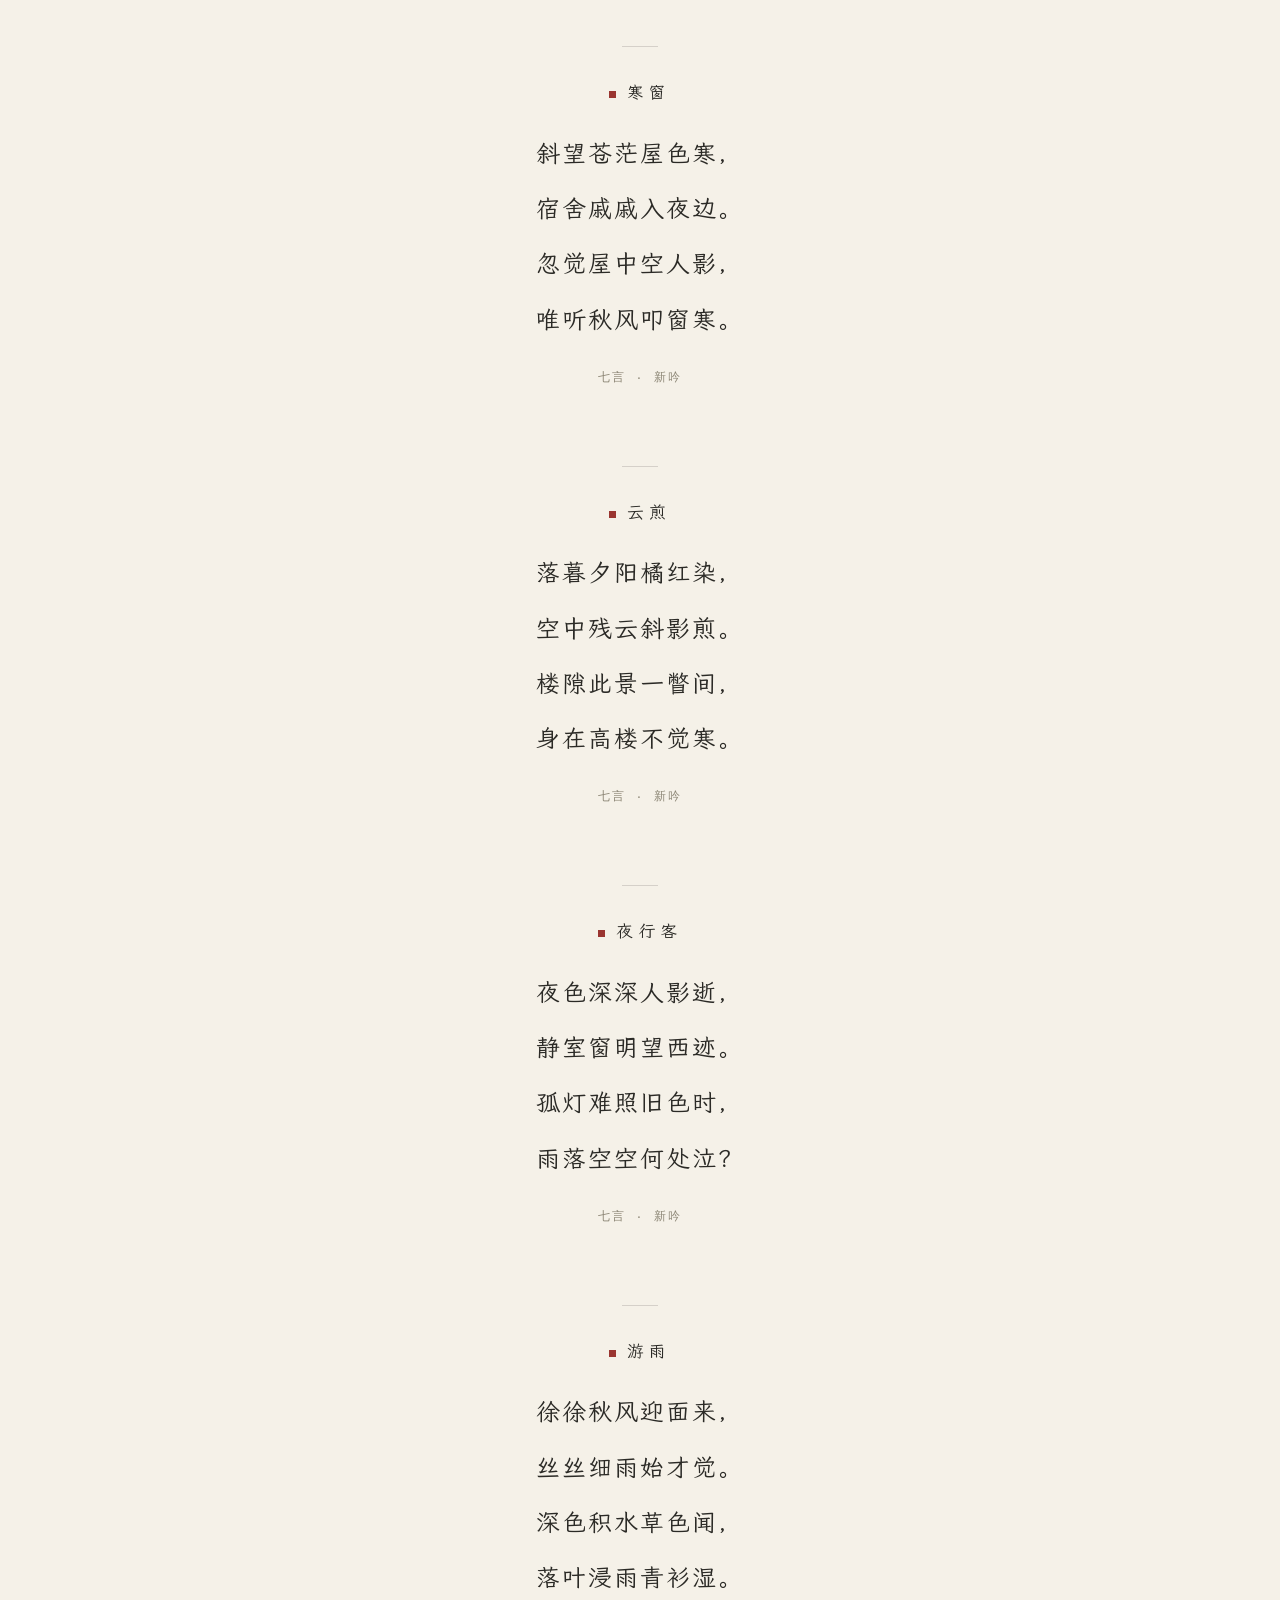
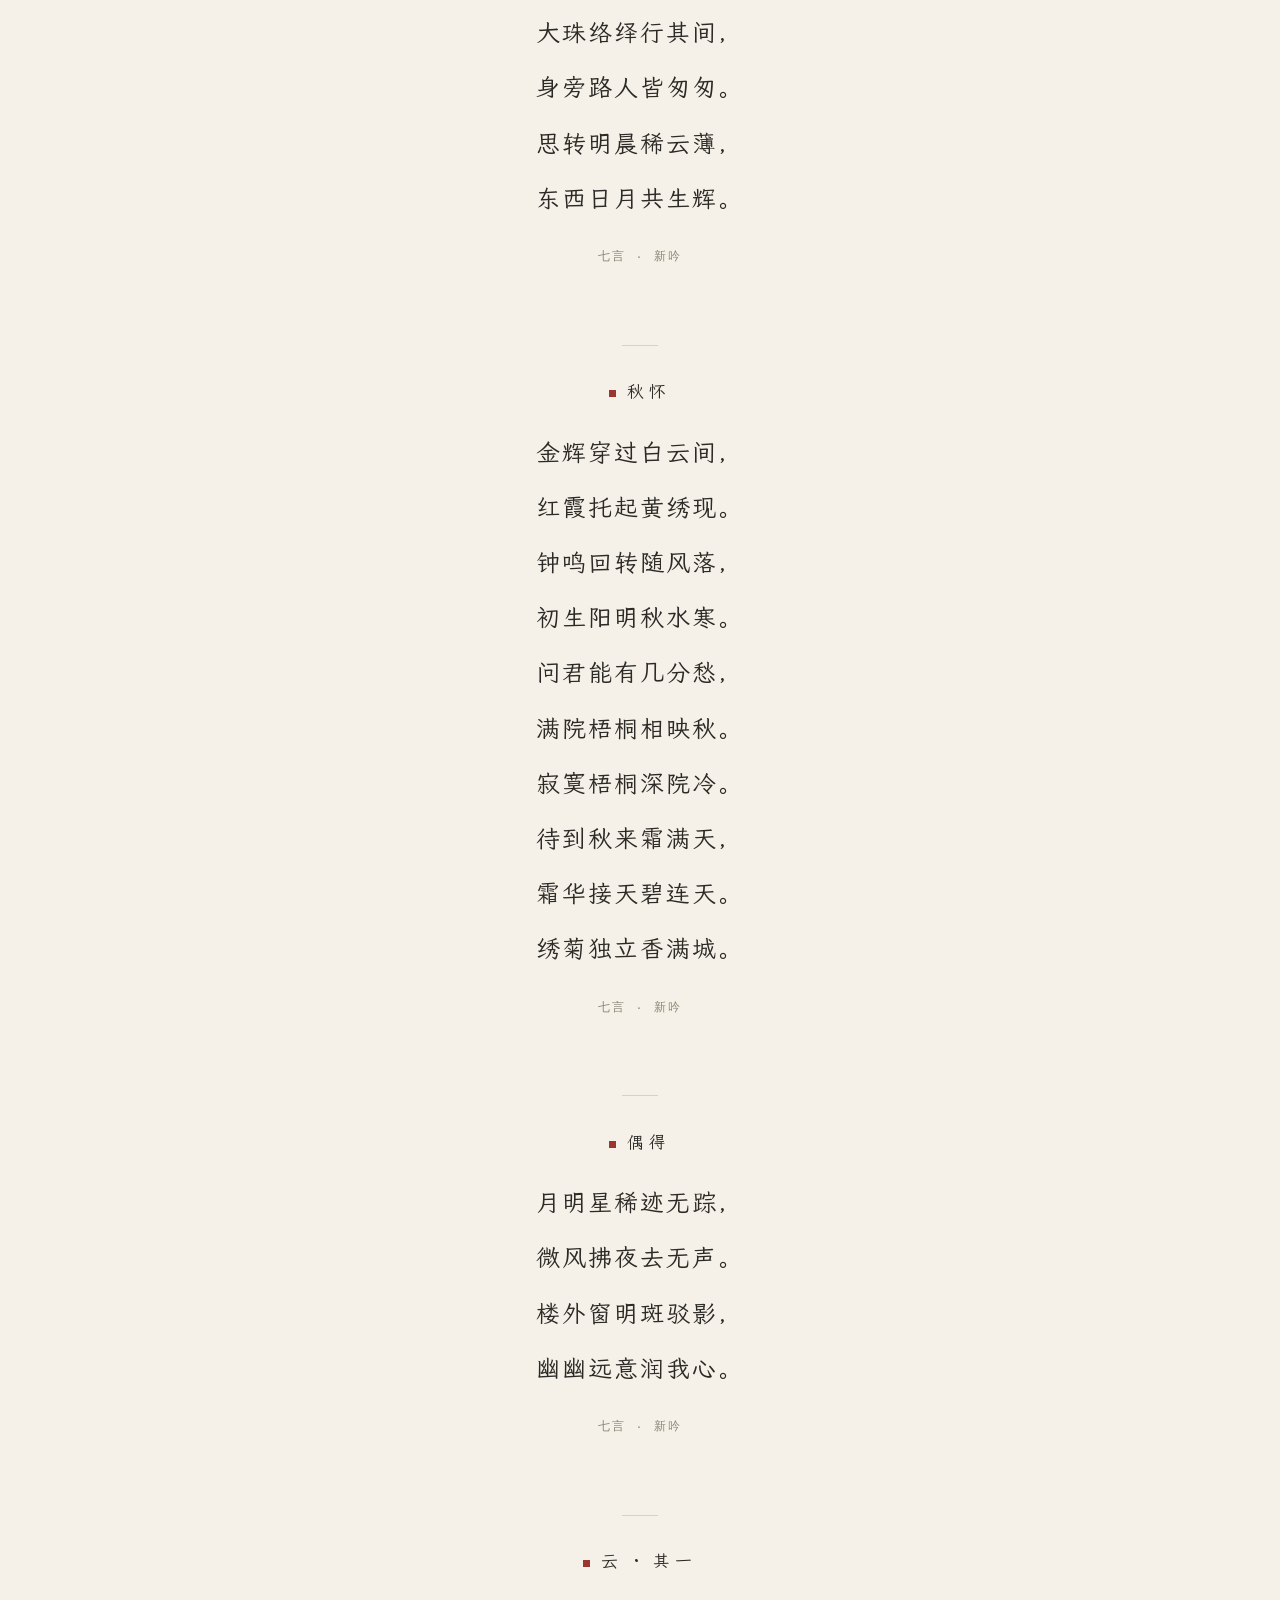
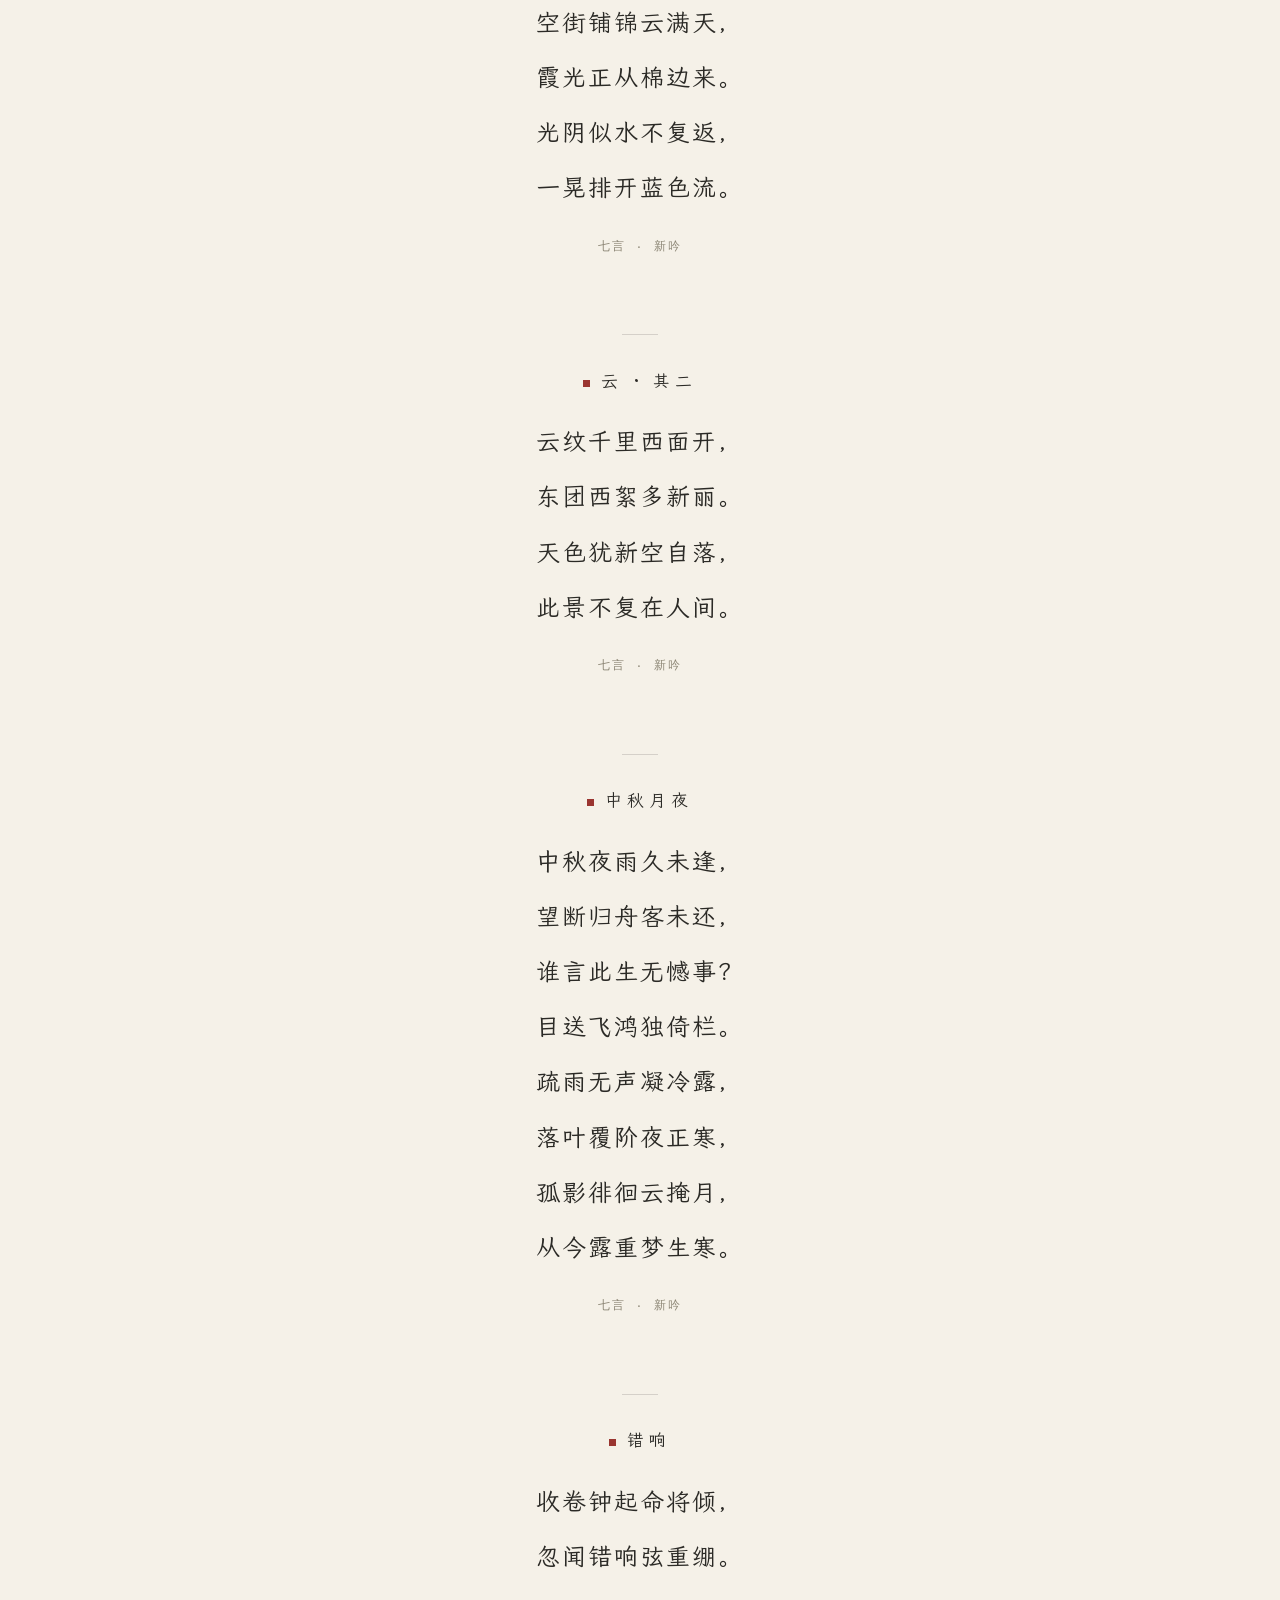
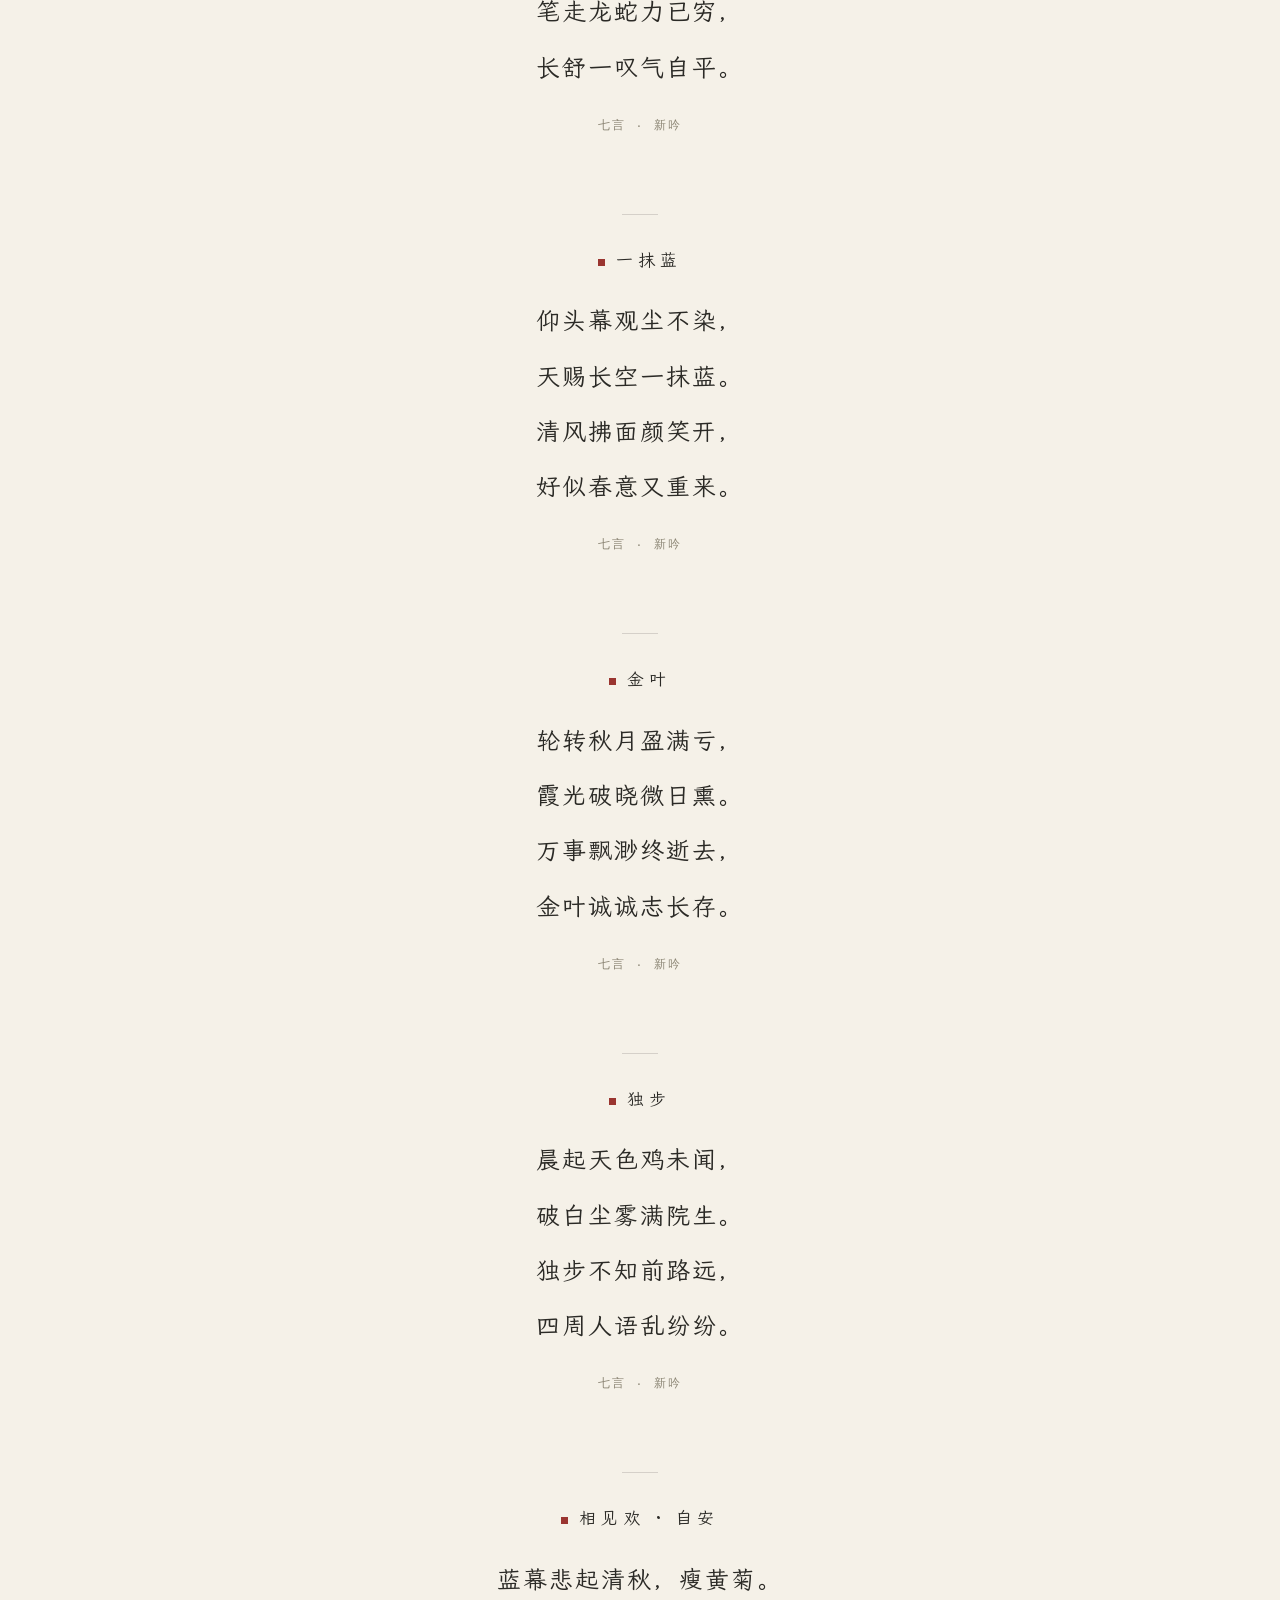
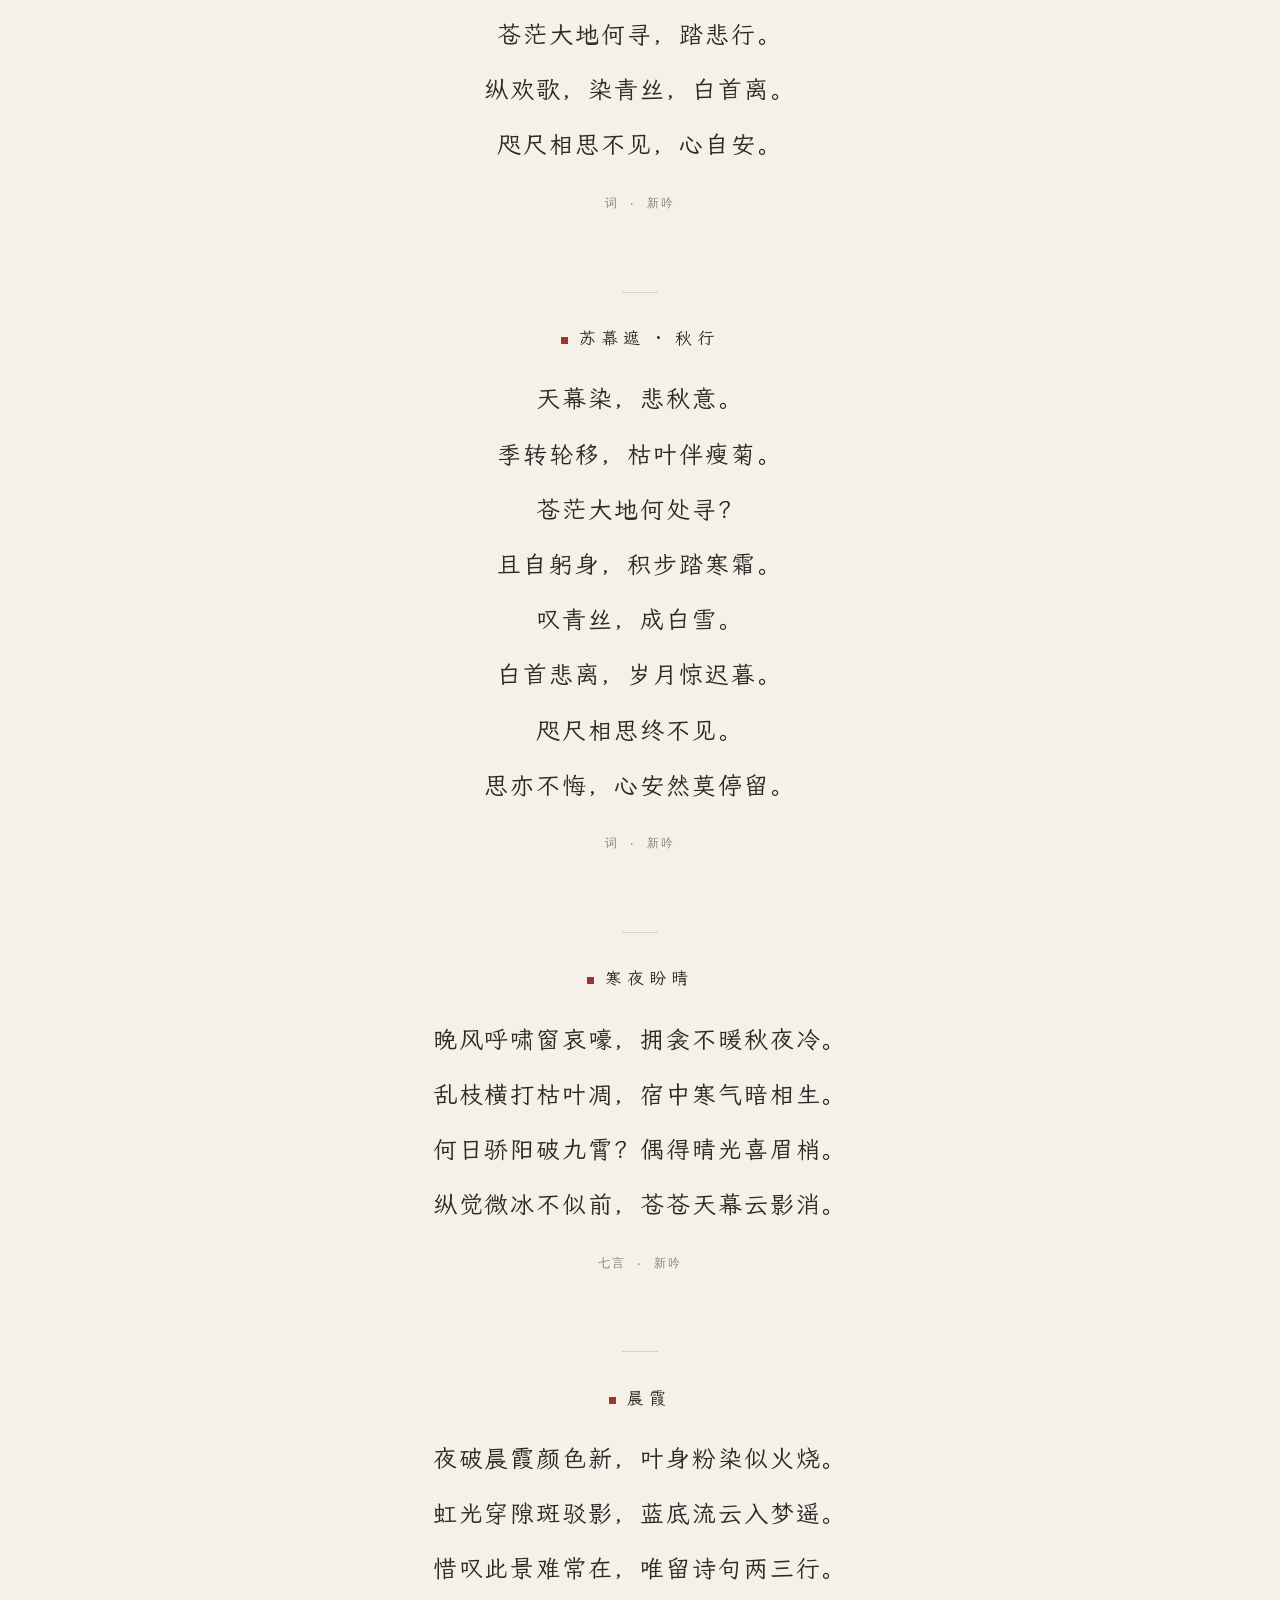
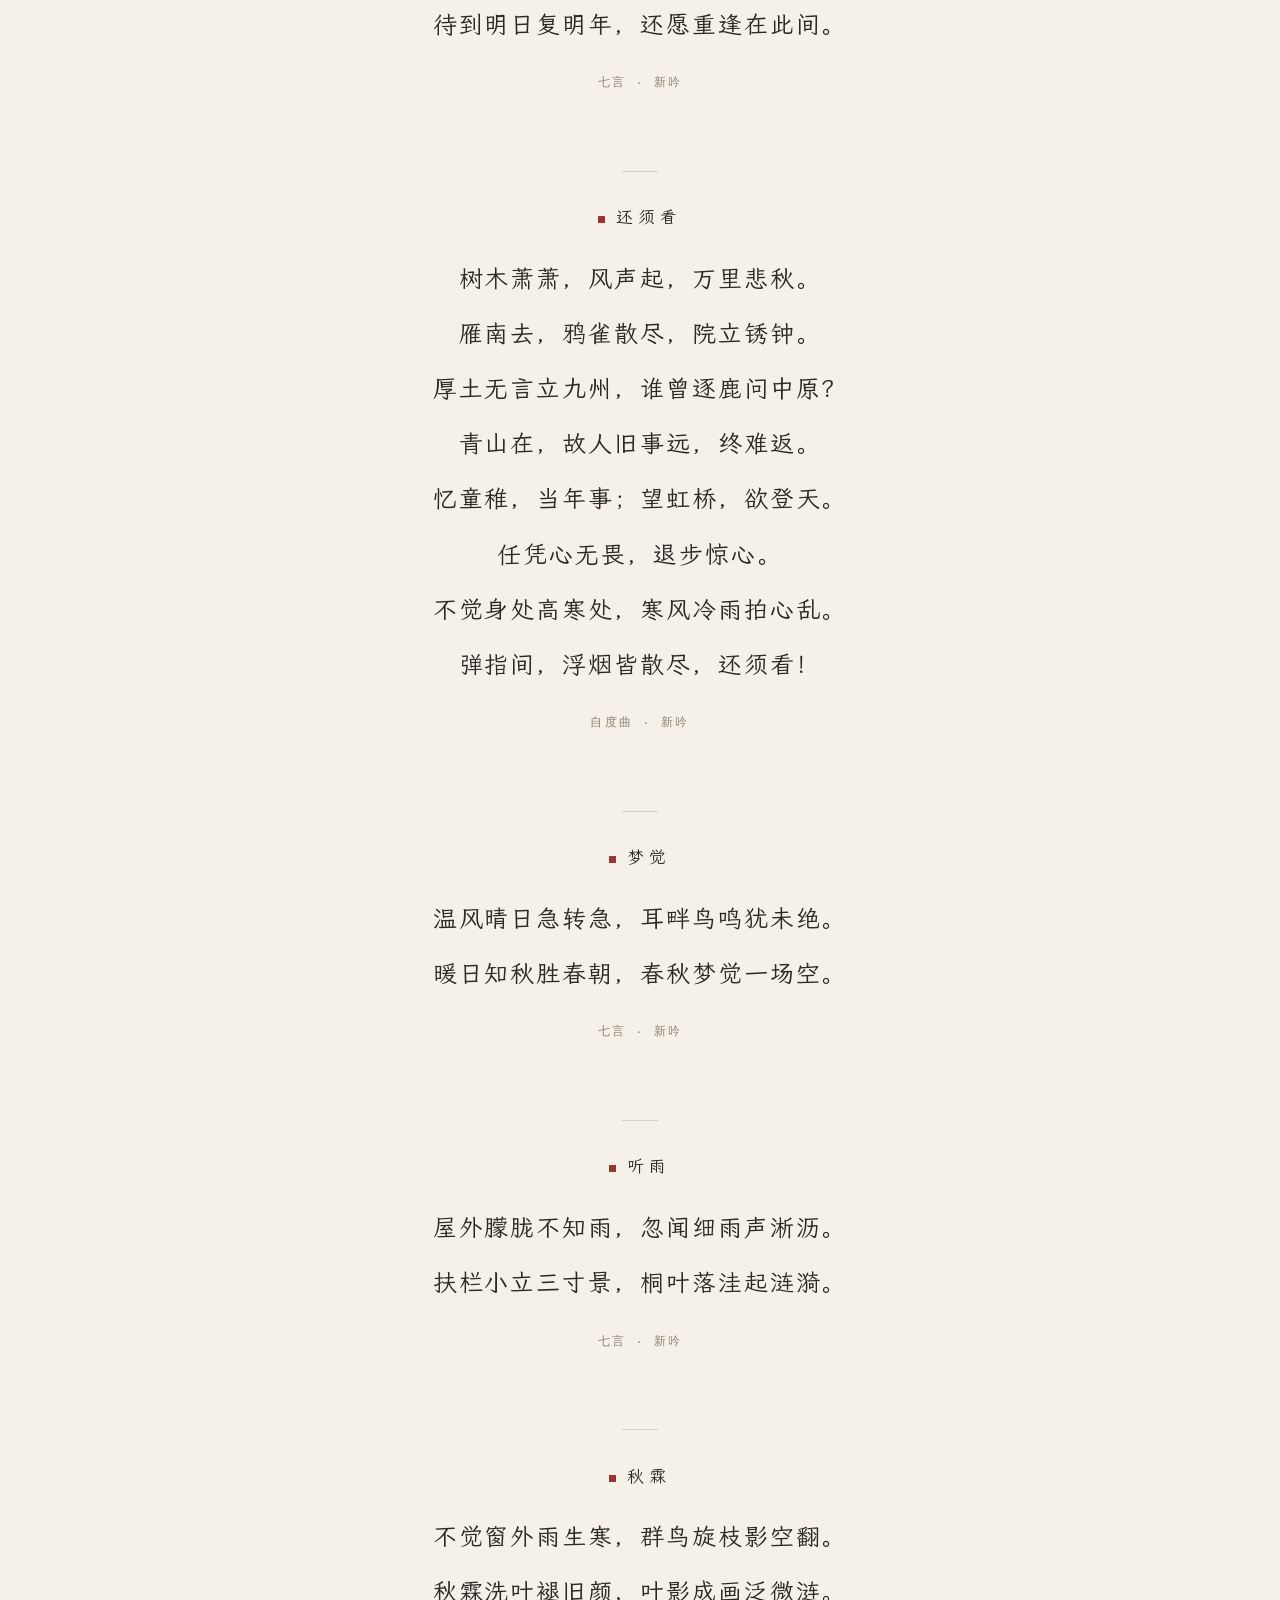
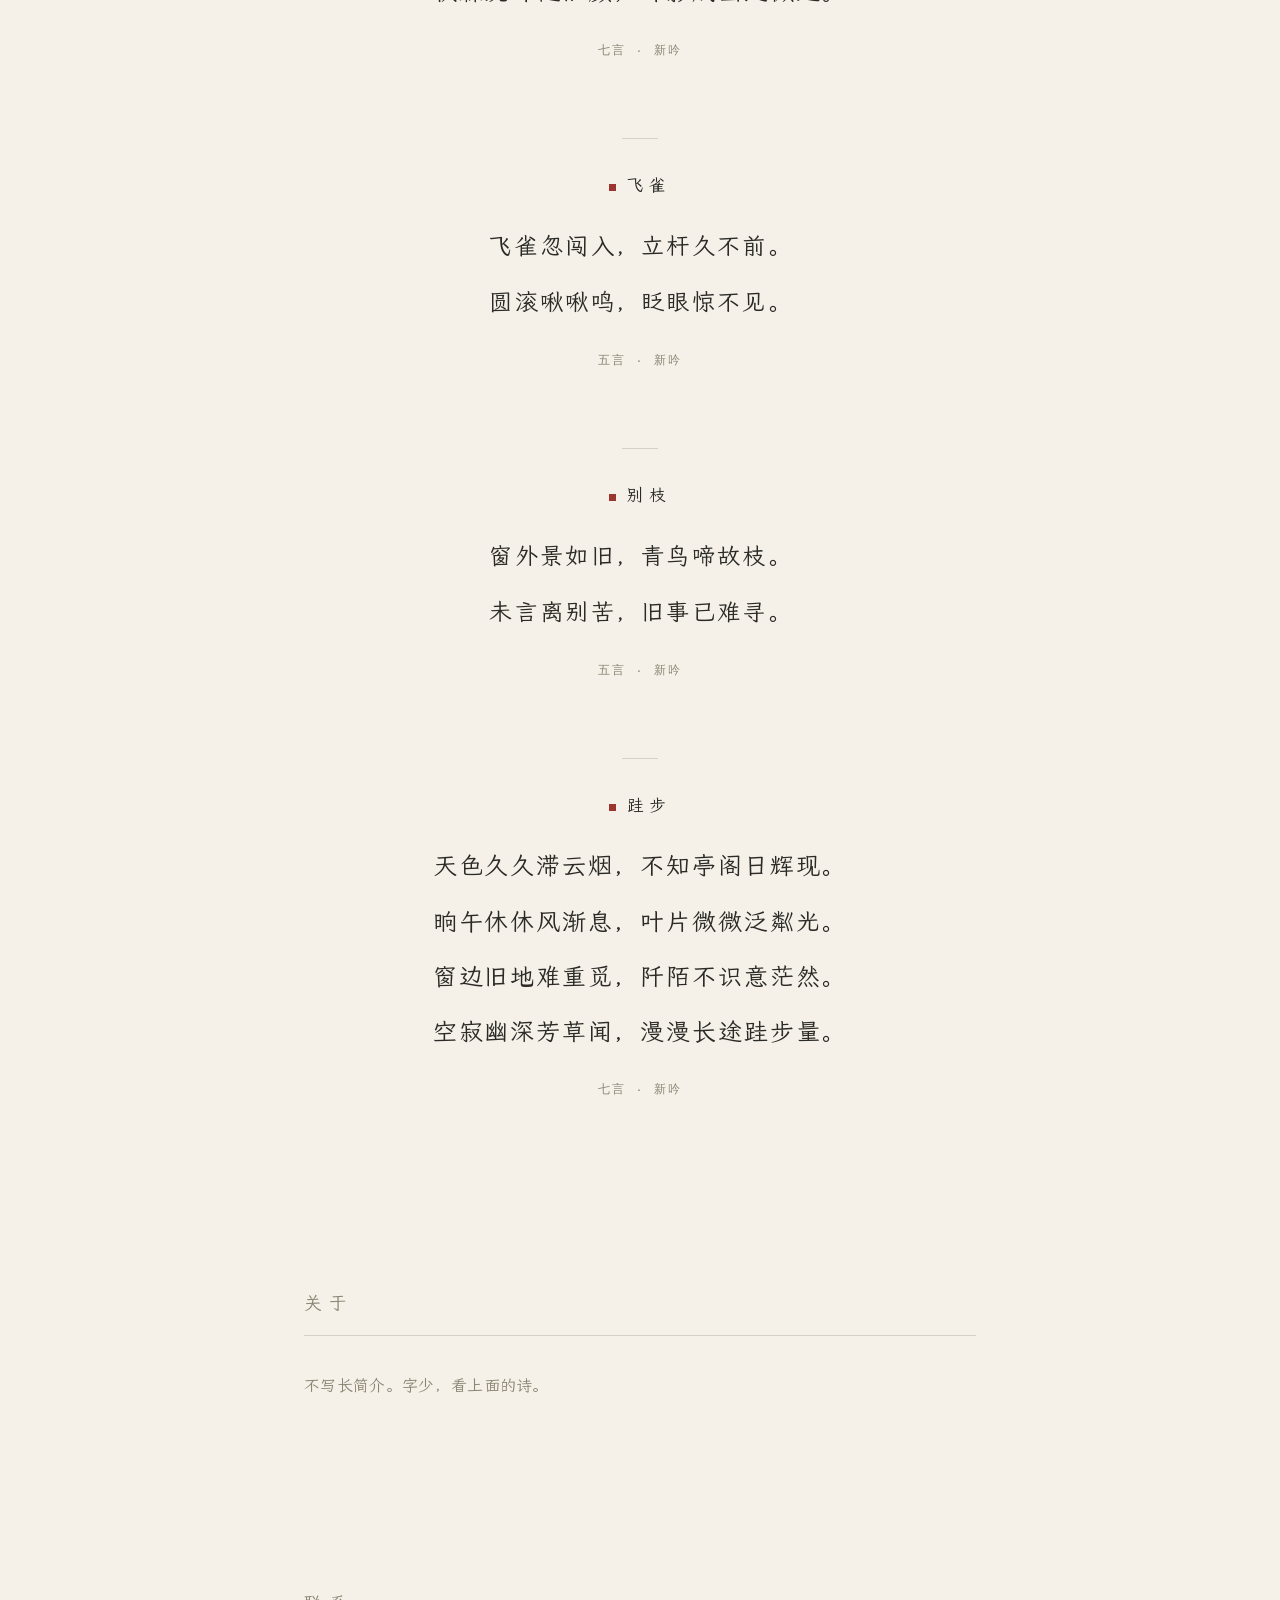
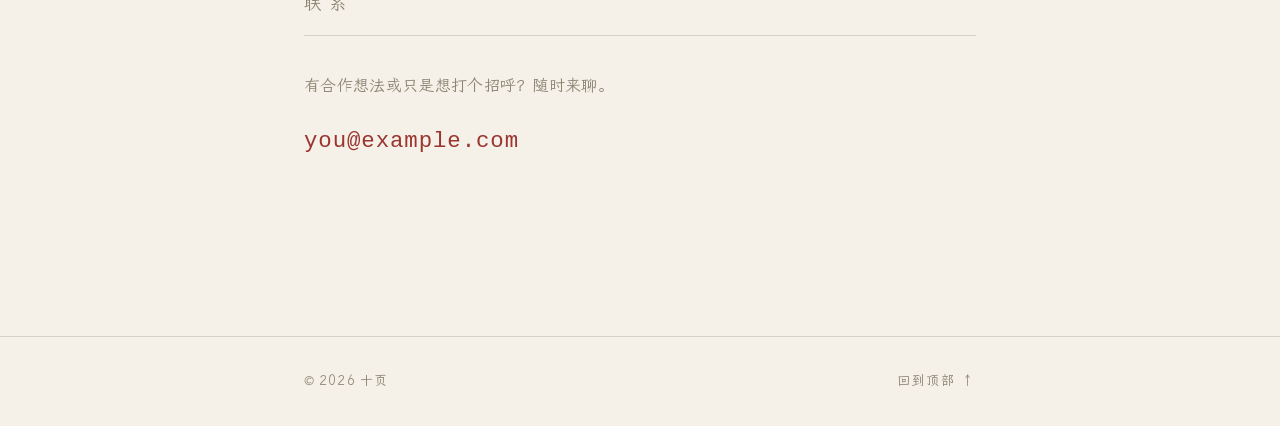
==== commit 0d1bded9: "加《跬步》，补字体分片" ====
--- a/index.html
+++ b/index.html
@@ -75,6 +75,7 @@
         <a href="#秋霖">秋霖</a>
         <a href="#飞雀">飞雀</a>
         <a href="#别枝">别枝</a>
+        <a href="#跬步">跬步</a>
       </nav>
       <div class="poems__list">
         <article id="窗外" class="poem-entry poem-entry--short reveal">
@@ -337,6 +338,16 @@
           </p>
           <p class="poem-entry__meta">五言 · 新吟</p>
         </article>
+        <article id="跬步" class="poem-entry reveal">
+          <h3 class="poem-entry__title"><a href="#跬步">跬步</a></h3>
+          <p class="poem-entry__body">
+            <span class="line">天色久久滞云烟，不知亭阁日辉现。</span>
+            <span class="line">晌午休休风渐息，叶片微微泛粼光。</span>
+            <span class="line">窗边旧地难重觅，阡陌不识意茫然。</span>
+            <span class="line">空寂幽深芳草闻，漫漫长途跬步量。</span>
+          </p>
+          <p class="poem-entry__meta">七言 · 新吟</p>
+        </article>
         <!-- 再加一首：复制上面整个 <article class="poem-entry">…</article> 块，改成你的新诗 -->
       </div>
     </section>
--- a/fonts.css
+++ b/fonts.css
@@ -1,7 +1,10 @@
 /* LXGW 文楷 · SIL OFL 1.1（见 fonts/OFL.txt）· 按本页用字裁剪并自托管 */
+@font-face{font-family:'LXGW WenKai';font-style:normal;font-weight:400;font-display:swap;src:url('./fonts/lxgwwenkai-regular-subset-27.woff2') format('woff2');unicode-range:U+95b9-95ca, U+95cc-95cd, U+95d4-95d6, U+95d8, U+95e1-95e2, U+95e9, U+95f0-95f1, U+95f3, U+95f6, U+95fc, U+95fe-95ff, U+9602-9604, U+9606-960d, U+960f, U+9611-9613, U+9615-9617, U+9619-961b, U+961d, U+9621, U+9628, U+962f, U+963c-963e, U+9641-9642, U+9649, U+9654, U+965b-965f, U+9661, U+9663, U+9665, U+9667-9668, U+966c, U+9670, U+9672-9674, U+9678, U+967a, U+967d, U+9682, U+9685, U+9688, U+968a, U+968d-968e, U+9695, U+9697-9698, U+969e, U+96a0, U+96a3-96a4, U+96a8, U+96aa, U+96b0-96b1, U+96b3-96b4, U+96b7-96b9, U+96bb-96bd, U+96c9, U+96cb, U+96ce, U+96d1-96d2, U+96d6, U+96d9, U+96db-96dc, U+96de, U+96e0, U+96e3, U+96e9, U+96eb, U+96f0-96f2, U+96f9, U+96ff, U+9701-9702, U+9705, U+9708, U+970a, U+970e-970f, U+9711, U+9719, U+9727;}
 @font-face{font-family:'LXGW WenKai';font-style:normal;font-weight:400;font-display:swap;src:url('./fonts/lxgwwenkai-regular-subset-33.woff2') format('woff2');unicode-range:U+8e2d-8e31, U+8e34-8e35, U+8e39-8e3a, U+8e3d, U+8e40-8e42, U+8e47, U+8e49-8e4b, U+8e50-8e53, U+8e59-8e5a, U+8e5f-8e60, U+8e64, U+8e69, U+8e6c, U+8e70, U+8e74, U+8e76, U+8e7a-8e7c, U+8e7f, U+8e84-8e85, U+8e87, U+8e89, U+8e8b, U+8e8d, U+8e8f-8e90, U+8e94, U+8e99, U+8e9c, U+8e9e, U+8eaa, U+8eac, U+8eb0, U+8eb6, U+8ec0, U+8ec6, U+8eca-8ece, U+8ed2, U+8eda, U+8edf, U+8ee2, U+8eeb, U+8ef8, U+8efb-8efe, U+8f03, U+8f09, U+8f0b, U+8f12-8f15, U+8f1b, U+8f1d, U+8f1f, U+8f29-8f2a, U+8f2f, U+8f36, U+8f38, U+8f3b, U+8f3e-8f3f, U+8f44-8f45, U+8f49, U+8f4d-8f4e, U+8f5f, U+8f6b, U+8f6d, U+8f71-8f73, U+8f75-8f76, U+8f78-8f7a, U+8f7c, U+8f7e, U+8f81-8f82, U+8f84, U+8f87, U+8f8a-8f8b, U+8f8d-8f8f, U+8f94-8f95, U+8f97-8f9a, U+8fa6, U+8fad-8faf, U+8fb2, U+8fb5-8fb7, U+8fba-8fbc, U+8fbf, U+8fc2, U+8fcb, U+8fcd, U+8fd3, U+8fd5, U+8fd7, U+8fda;}
+@font-face{font-family:'LXGW WenKai';font-style:normal;font-weight:400;font-display:swap;src:url('./fonts/lxgwwenkai-regular-subset-34.woff2') format('woff2');unicode-range:U+8caf-8cb0, U+8cb3-8cb4, U+8cb6-8cb9, U+8cbb-8cbd, U+8cbf-8cc4, U+8cc7-8cc8, U+8cca, U+8ccd, U+8cd1, U+8cd3, U+8cdb-8cdc, U+8cde, U+8ce0, U+8ce2-8ce4, U+8ce6-8ce8, U+8cea, U+8ced, U+8cf4, U+8cf8, U+8cfa, U+8cfc-8cfd, U+8d04-8d05, U+8d07-8d08, U+8d0a, U+8d0d, U+8d0f, U+8d13-8d14, U+8d16, U+8d1b, U+8d20, U+8d2e, U+8d30, U+8d32-8d33, U+8d36, U+8d3b, U+8d3d, U+8d40, U+8d42-8d43, U+8d45-8d46, U+8d48-8d4a, U+8d4d, U+8d51, U+8d53, U+8d55, U+8d59, U+8d5c-8d5d, U+8d5f, U+8d61, U+8d66-8d67, U+8d6a, U+8d6d, U+8d71, U+8d73, U+8d84, U+8d90-8d91, U+8d94-8d95, U+8d99, U+8da8, U+8daf, U+8db1, U+8db5, U+8db8, U+8dba, U+8dbc, U+8dbf, U+8dc2, U+8dc4, U+8dc6, U+8dcb, U+8dce-8dcf, U+8dd6-8dd7, U+8dda-8ddb, U+8dde, U+8de1, U+8de3-8de4, U+8de9, U+8deb-8dec, U+8df0-8df1, U+8df6-8dfd, U+8e05, U+8e07, U+8e09-8e0a, U+8e0c, U+8e0e, U+8e10, U+8e14, U+8e1d-8e1f, U+8e23, U+8e26, U+8e2b-8e2c;}
 @font-face{font-family:'LXGW WenKai';font-style:normal;font-weight:400;font-display:swap;src:url('./fonts/lxgwwenkai-regular-subset-37.woff2') format('woff2');unicode-range:U+8869-886a, U+886e-886f, U+8872, U+8879, U+887d-887f, U+8882, U+8884-8886, U+8888, U+888f, U+8892-8893, U+889b, U+88a2, U+88a4, U+88a6, U+88a8, U+88aa, U+88ae, U+88b1, U+88b4, U+88b7, U+88bc, U+88c0, U+88c6-88c9, U+88ce-88cf, U+88d1-88d3, U+88d8, U+88db-88dd, U+88df, U+88e1-88e3, U+88e5, U+88e8, U+88ec, U+88f0-88f1, U+88f3-88f4, U+88fc-88fe, U+8900, U+8902, U+8906-8907, U+8909-890c, U+8912-8915, U+8918-891b, U+8921, U+8925, U+892b, U+8930, U+8932, U+8934, U+8936, U+893b, U+893d, U+8941, U+894c, U+8955-8956, U+8959, U+895c, U+895e-8960, U+8966, U+896a, U+896c, U+896f-8970, U+8972, U+897b, U+897e, U+8980, U+8983, U+8985, U+8987-8988, U+898c, U+898f, U+8993, U+8997, U+899a, U+89a1, U+89a7, U+89a9-89aa, U+89b2-89b3, U+89b7, U+89c0, U+89c7, U+89ca-89cc, U+89ce-89d1, U+89d6, U+89da, U+89dc, U+89de, U+89e5, U+89e7, U+89eb, U+89ef, U+89f1, U+89f3-89f4, U+89f8, U+89ff, U+8a01;}
 @font-face{font-family:'LXGW WenKai';font-style:normal;font-weight:400;font-display:swap;src:url('./fonts/lxgwwenkai-regular-subset-43.woff2') format('woff2');unicode-range:U+7ffa, U+7ffe, U+8004, U+8006, U+800b, U+800e, U+8011-8012, U+8014, U+8016, U+8018-8019, U+801c, U+801e, U+8026-802a, U+8031, U+8034-8035, U+8037, U+8043, U+804b, U+804d, U+8052, U+8056, U+8059, U+805e, U+8061, U+8068-8069, U+806e-8074, U+8076-8078, U+807c-8080, U+8082, U+8084-8085, U+8088, U+808f, U+8093, U+809c, U+809f, U+80ab, U+80ad-80ae, U+80b1, U+80b6-80b8, U+80bc-80bd, U+80c2, U+80c4, U+80ca, U+80cd, U+80d1, U+80d4, U+80d7, U+80d9-80db, U+80dd, U+80e0, U+80e4-80e5, U+80e7-80ed, U+80ef-80f1, U+80f3-80f4, U+80fc, U+8101, U+8104-8105, U+8107-8108, U+810c-810e, U+8112-8115, U+8117-8119, U+811b-811f, U+8121-8130, U+8132-8134, U+8137, U+8139, U+813f-8140, U+8142, U+8146, U+8148;}
+@font-face{font-family:'LXGW WenKai';font-style:normal;font-weight:400;font-display:swap;src:url('./fonts/lxgwwenkai-regular-subset-47.woff2') format('woff2');unicode-range:U+7bc3-7bc4, U+7bc6, U+7bc8-7bcc, U+7bd1, U+7bd3-7bd4, U+7bd9-7bda, U+7bdd, U+7be0-7be1, U+7be4-7be6, U+7be9-7bea, U+7bef, U+7bf4, U+7bf6, U+7bfc, U+7bfe, U+7c01, U+7c03, U+7c07-7c08, U+7c0a-7c0d, U+7c0f, U+7c11, U+7c15-7c16, U+7c19, U+7c1e-7c21, U+7c23-7c24, U+7c26, U+7c28-7c33, U+7c35, U+7c37-7c3b, U+7c3d-7c3e, U+7c40-7c41, U+7c43, U+7c47-7c48, U+7c4c, U+7c50, U+7c53-7c54, U+7c59, U+7c5f-7c60, U+7c63-7c65, U+7c6c, U+7c6e, U+7c72, U+7c74, U+7c79-7c7a, U+7c7c, U+7c81-7c82, U+7c84-7c85, U+7c88, U+7c8a-7c91, U+7c93-7c96, U+7c99, U+7c9b-7c9e, U+7ca0-7ca2, U+7ca6-7ca9, U+7cac, U+7caf-7cb3, U+7cb5-7cb7, U+7cba-7cbd, U+7cbf-7cc2, U+7cc5, U+7cc7-7cc9;}
 @font-face{font-family:'LXGW WenKai';font-style:normal;font-weight:400;font-display:swap;src:url('./fonts/lxgwwenkai-regular-subset-51.woff2') format('woff2');unicode-range:U+770f, U+7712, U+7714, U+7716, U+7719-771b, U+771e, U+7721-7722, U+7726, U+7728, U+772b-7730, U+7732-7736, U+7739-773a, U+773d-773f, U+7743, U+7746-7747, U+774c-774f, U+7751-7752, U+7758-775a, U+775c-775e, U+7762, U+7765-7766, U+7768-776a, U+776c-776d, U+7771-7772, U+777a, U+777c-777e, U+7780, U+7785, U+7787, U+778b-778d, U+778f-7791, U+7793, U+779e-77a0, U+77a2, U+77a5, U+77ad, U+77af, U+77b4-77b7, U+77bd-77c0, U+77c2, U+77c5, U+77c7, U+77cd, U+77d6-77d7, U+77d9-77da, U+77dd-77de, U+77e7, U+77ea, U+77ec, U+77ef, U+77f8, U+77fb, U+77fd-77fe, U+7800, U+7803, U+7806, U+7809, U+780f-7812, U+7815, U+7817-7818, U+781a-781f, U+7821-7823, U+7825-7827, U+7829, U+782b-7830, U+7832-7833, U+7835, U+7837, U+7839-783c;}
 @font-face{font-family:'LXGW WenKai';font-style:normal;font-weight:400;font-display:swap;src:url('./fonts/lxgwwenkai-regular-subset-58.woff2') format('woff2');unicode-range:U+6ed8-6ed9, U+6edb, U+6edd, U+6edf-6ee0, U+6ee2, U+6ee6, U+6eea, U+6eec, U+6eee-6eef, U+6ef2-6ef3, U+6ef7-6efa, U+6efe, U+6f01, U+6f03, U+6f08-6f09, U+6f15-6f16, U+6f19, U+6f22-6f25, U+6f28-6f2a, U+6f2c-6f2d, U+6f2f, U+6f31-6f32, U+6f36-6f38, U+6f3f, U+6f43-6f46, U+6f48, U+6f4b, U+6f4e-6f4f, U+6f51, U+6f54-6f57, U+6f59-6f5b, U+6f5e-6f5f, U+6f61, U+6f64-6f67, U+6f69-6f6c, U+6f6f-6f72, U+6f74-6f76, U+6f78-6f7e, U+6f80-6f83, U+6f86, U+6f89, U+6f8b-6f8d, U+6f90, U+6f92, U+6f94, U+6f97-6f98, U+6f9b, U+6fa3-6fa5, U+6fa7, U+6faa, U+6faf, U+6fb1, U+6fb4, U+6fb6, U+6fb9, U+6fc1-6fcb, U+6fd1-6fd3, U+6fd5, U+6fdb, U+6fde-6fe1, U+6fe4, U+6fe9, U+6feb-6fec, U+6fee-6ff1, U+6ffa, U+6ffe;}
 @font-face{font-family:'LXGW WenKai';font-style:normal;font-weight:400;font-display:swap;src:url('./fonts/lxgwwenkai-regular-subset-59.woff2') format('woff2');unicode-range:U+6dc3, U+6dc5-6dc6, U+6dc9, U+6dcc, U+6dcf, U+6dd2-6dd3, U+6dd6, U+6dd9-6dde, U+6de0, U+6de4, U+6de6, U+6de8-6dea, U+6dec, U+6def-6df0, U+6df5-6df6, U+6df8, U+6dfa, U+6dfc, U+6e03-6e04, U+6e07-6e09, U+6e0b-6e0c, U+6e0e, U+6e11, U+6e13, U+6e15-6e16, U+6e19-6e1b, U+6e1e-6e1f, U+6e22, U+6e25-6e27, U+6e2b-6e2c, U+6e36-6e37, U+6e39-6e3a, U+6e3c-6e41, U+6e44-6e45, U+6e47, U+6e49-6e4b, U+6e4d-6e4e, U+6e51, U+6e53-6e55, U+6e5c-6e5f, U+6e61-6e63, U+6e65-6e67, U+6e6a-6e6b, U+6e6d-6e70, U+6e72-6e74, U+6e76-6e78, U+6e7c, U+6e80-6e82, U+6e86-6e87, U+6e89, U+6e8d, U+6e8f, U+6e96, U+6e98, U+6e9d-6e9f, U+6ea1, U+6ea5-6ea7, U+6eab, U+6eb1-6eb2, U+6eb4, U+6eb7, U+6ebb-6ebd, U+6ebf-6ec6, U+6ec8-6ec9, U+6ecc, U+6ecf-6ed0, U+6ed3-6ed4, U+6ed7;}
